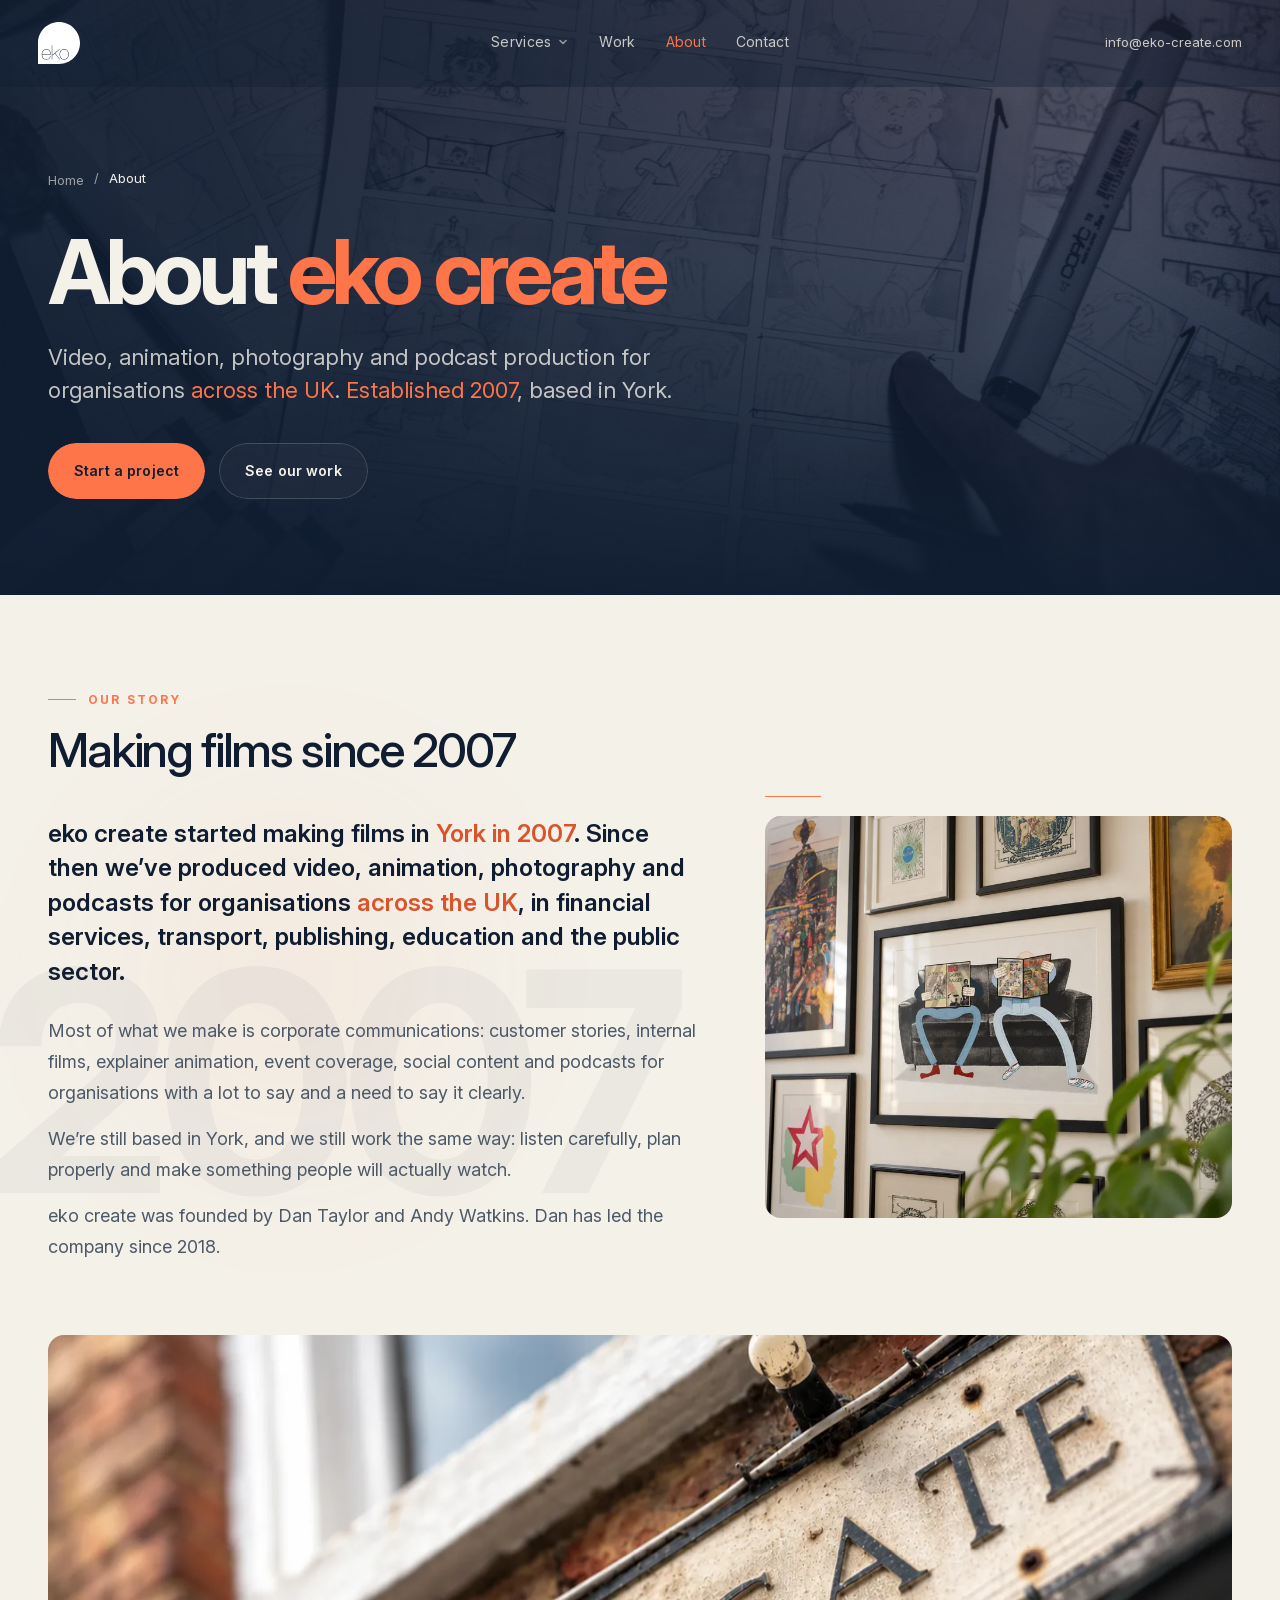
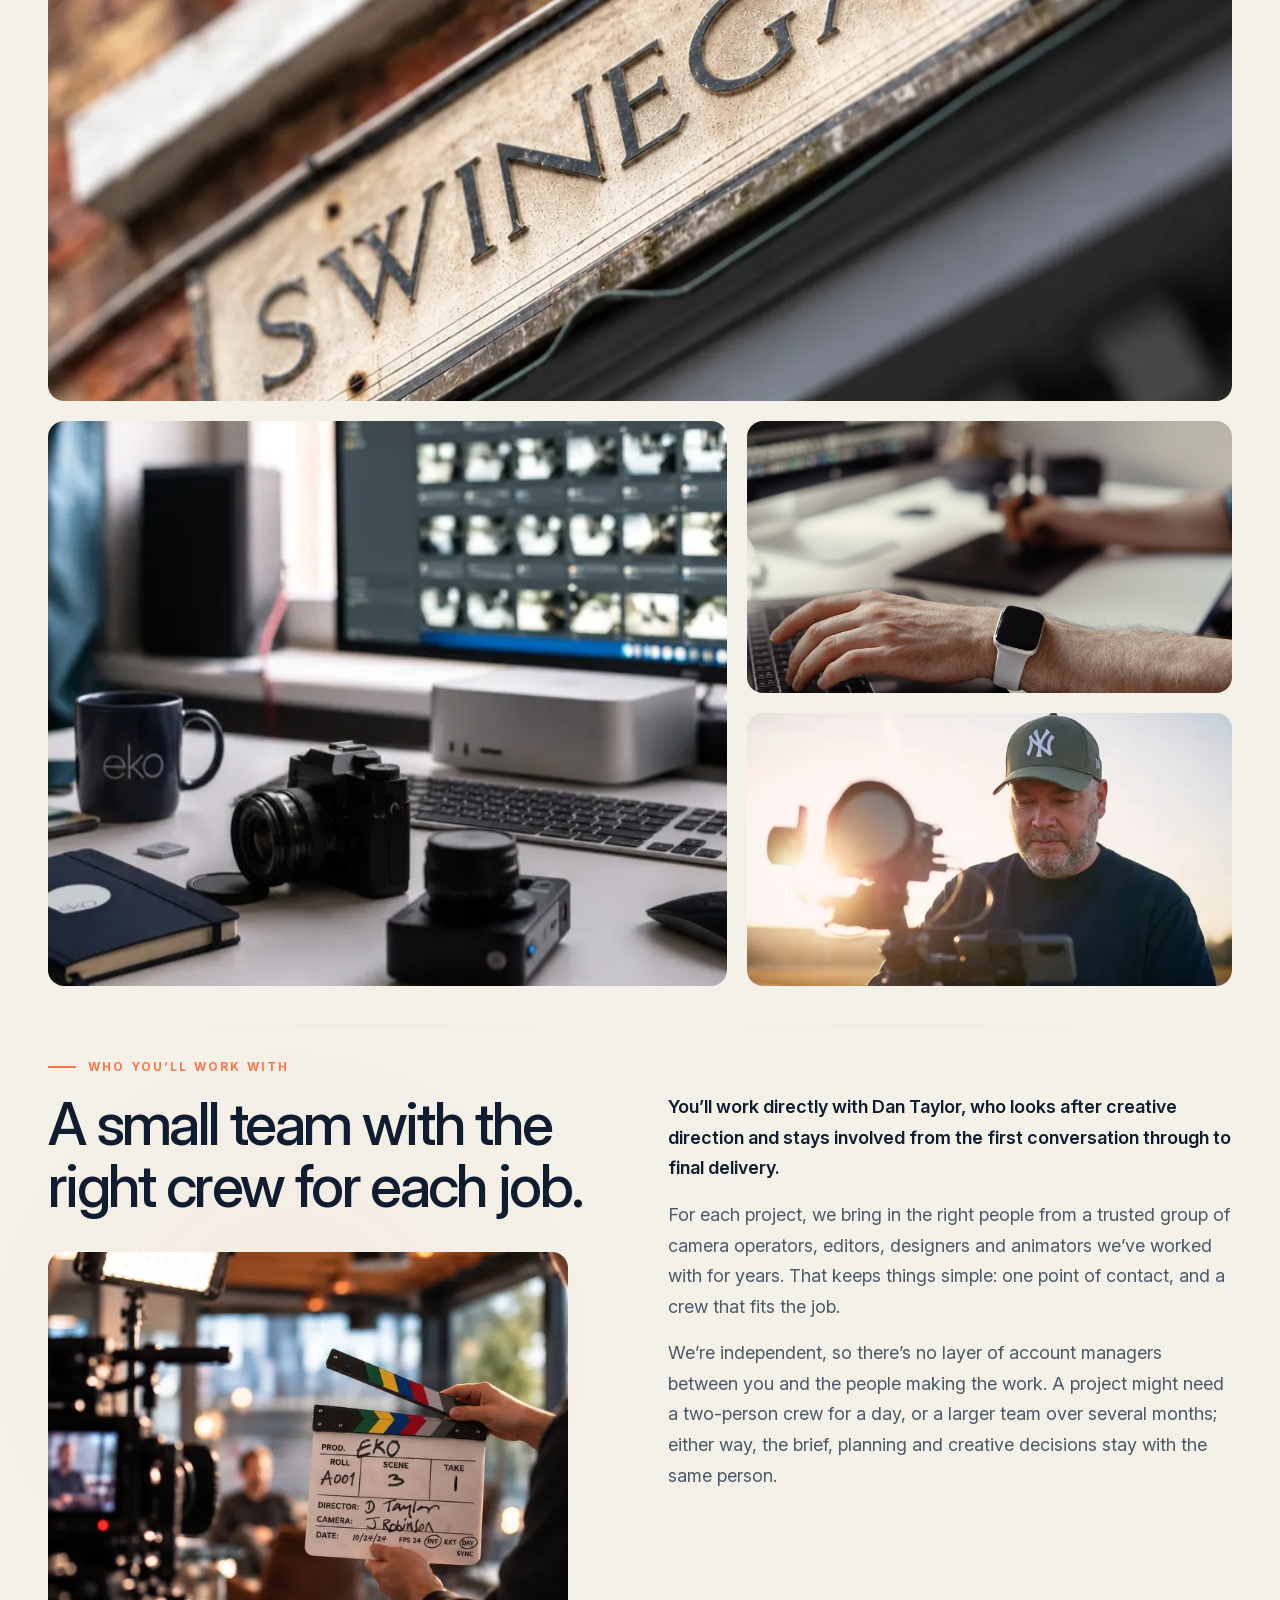
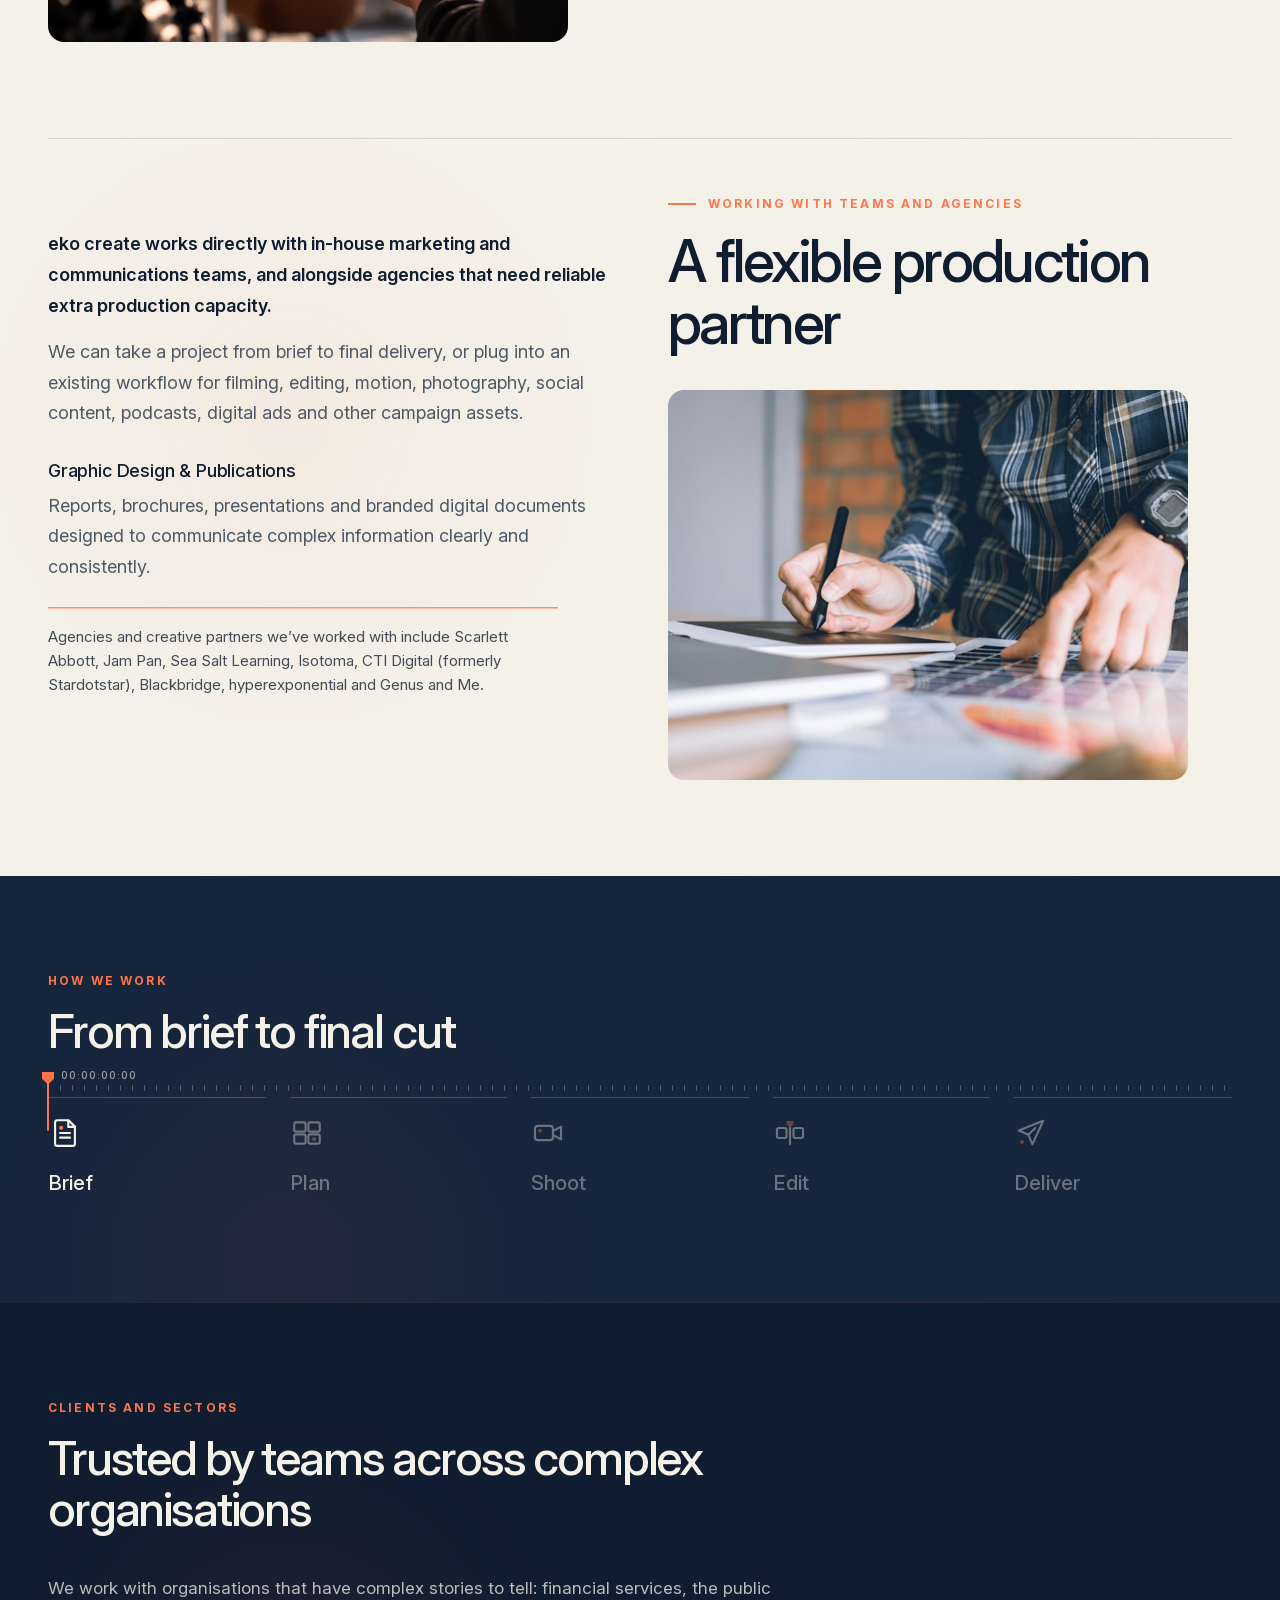
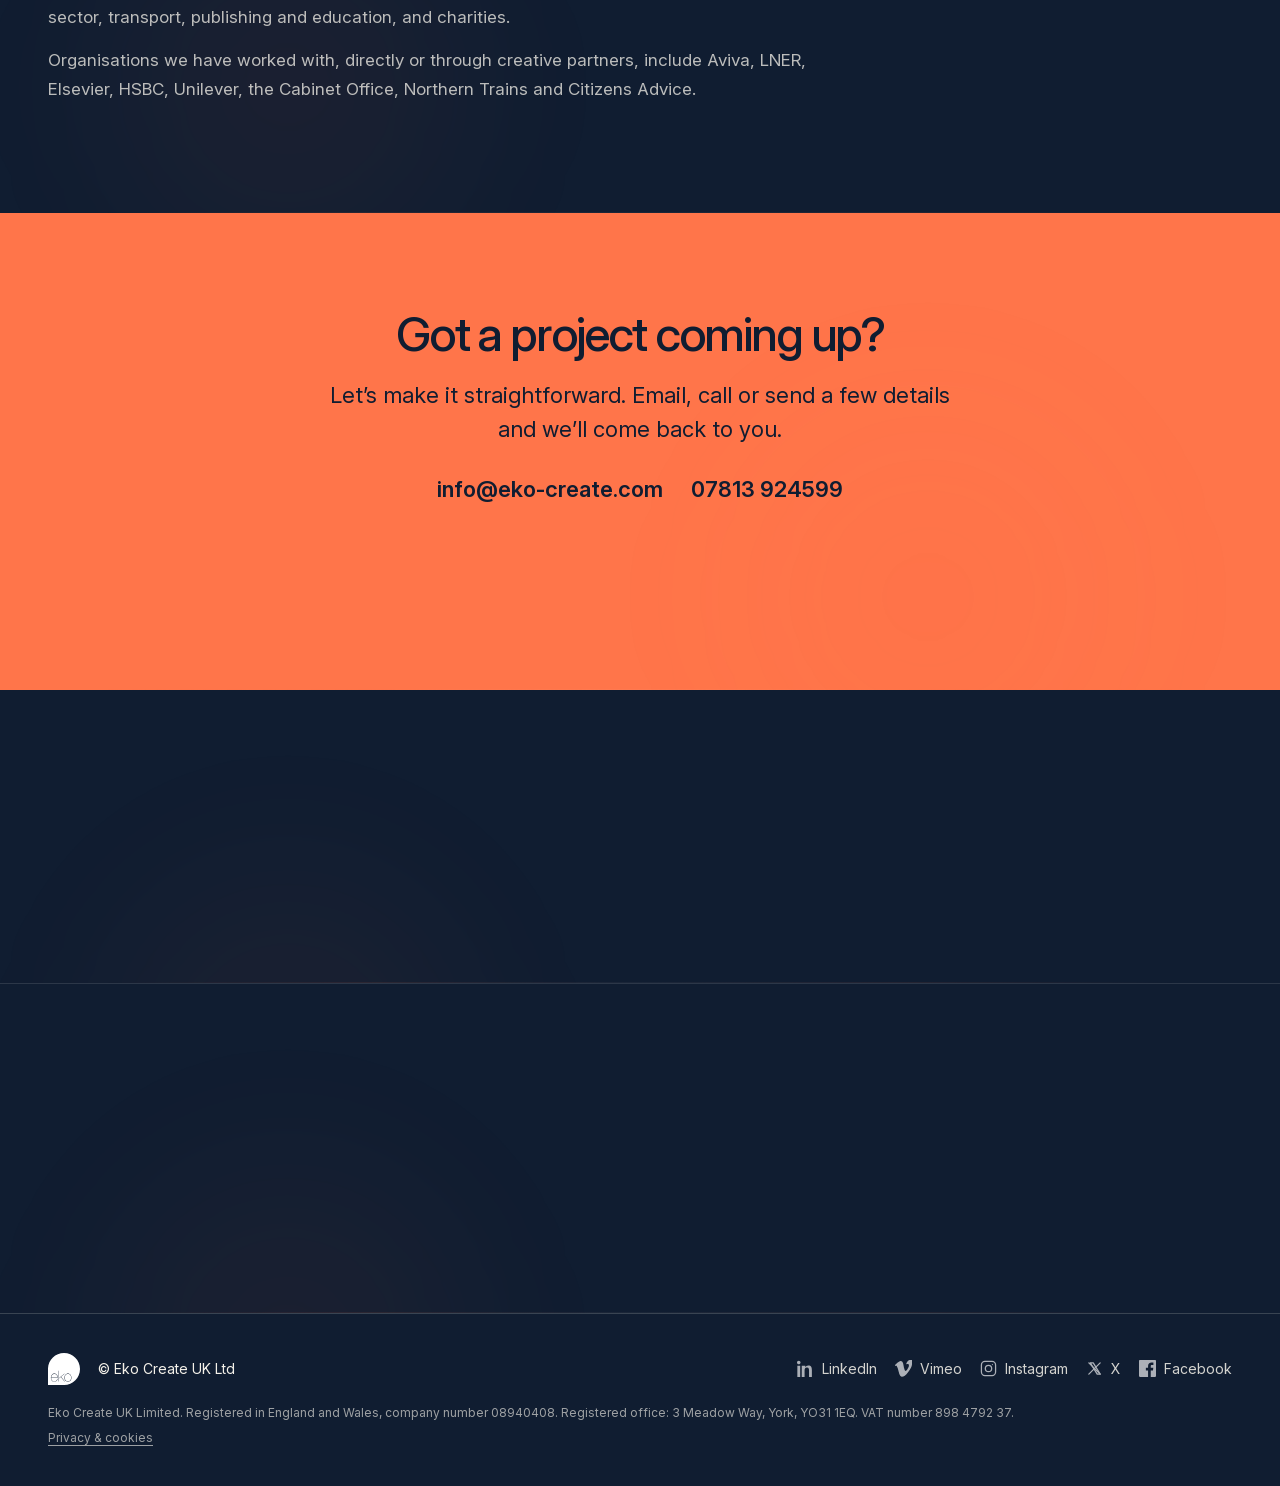
==== about/index.html @ adb58c37 "About: Dan filming on a gimbal in spot 3 (WebP, cropped to the frame) Co-Authored-By: Claude Opus 5." ====
<!doctype html>
<html lang="en-GB">
<head>
  <meta charset="utf-8">
  <script src="/assets/js/analytics.js?v=20261014-pv1"></script>
  <meta name="viewport" content="width=device-width, initial-scale=1">
  <title>About eko create | Video Production in York &amp; the UK, Est. 2007</title>
  <meta name="description" content="eko create is a video, animation, photography and podcast production company based in York, working with organisations across the UK since 2007.">
  <meta name="robots" content="index, follow, max-image-preview:large, max-snippet:-1, max-video-preview:-1">
  <meta name="theme-color" content="#101D31">
  <link rel="canonical" href="https://eko-create.com/about/">
  <meta property="og:title" content="About eko create | Video Production in York &amp; the UK, Est. 2007">
  <meta property="og:description" content="eko create is a video, animation, photography and podcast production company based in York, working with organisations across the UK since 2007.">
  <meta property="og:type" content="website">
  <meta property="og:url" content="https://eko-create.com/about/">
  <meta property="og:site_name" content="eko create">
  <meta property="og:locale" content="en_GB">
  <meta property="og:image" content="https://eko-create.com/assets/images/share/about.jpg">
  <meta property="og:image:width" content="1200">
  <meta property="og:image:height" content="630">
  <meta property="og:image:alt" content="About eko create | Video Production in York &amp; the UK, Est. 2007">
  <meta name="twitter:card" content="summary_large_image">
  <meta name="twitter:title" content="About eko create | Video Production in York &amp; the UK, Est. 2007">
  <meta name="twitter:description" content="eko create is a video, animation, photography and podcast production company based in York, working with organisations across the UK since 2007.">
  <meta name="twitter:image" content="https://eko-create.com/assets/images/share/about.jpg">
  <link rel="preload" href="/assets/fonts/InterVariable-latin.woff2" as="font" type="font/woff2" crossorigin>
  <link rel="preconnect" href="https://i.vimeocdn.com">
  <link rel="icon" href="/favicon.ico" sizes="48x48">
  <link rel="icon" type="image/png" sizes="96x96" href="/favicon-96.png">
  <link rel="icon" type="image/png" sizes="192x192" href="/favicon-192.png">
  
  <link rel="apple-touch-icon" href="/assets/images/apple-touch-icon.png">
  <link rel="stylesheet" href="/assets/css/styles.css">
  <link rel="stylesheet" href="/assets/css/hybrid.css?v=20261017-h1">
  <link rel="stylesheet" href="/assets/css/icons.css?v=20261019-s2">
  <link rel="stylesheet" href="/assets/css/pages.css?v=20261019-c1">
  <link rel="stylesheet" href="/assets/css/motion.css?v=20261019-s1">
  <script>try{if(!matchMedia('(prefers-reduced-motion: reduce)').matches){document.documentElement.classList.add('mx');if(matchMedia('(min-width: 981px)').matches)document.documentElement.classList.add('mx-full')}}catch(e){}</script>
  <script defer src="/assets/js/motion.js?v=20261017-p2"></script>
  <script type="application/ld+json">
{
 "@context": "https://schema.org",
 "@graph": [
  {
   "@type": "AboutPage",
   "@id": "https://eko-create.com/about/",
   "url": "https://eko-create.com/about/",
   "name": "About eko create | Video Production in York & the UK, Est. 2007",
   "description": "eko create is a video, animation, photography and podcast production company based in York, working with organisations across the UK since 2007.",
   "isPartOf": {
    "@id": "https://eko-create.com/#website"
   },
   "about": {
    "@id": "https://eko-create.com/#business"
   },
   "inLanguage": "en-GB"
  },
  {
   "@type": "BreadcrumbList",
   "itemListElement": [
    {
     "@type": "ListItem",
     "position": 1,
     "name": "Home",
     "item": "https://eko-create.com/"
    },
    {
     "@type": "ListItem",
     "position": 2,
     "name": "About",
     "item": "https://eko-create.com/about/"
    }
   ]
  }
 ]
}
  </script>
</head>
<body class="svc-page about-page">
  <svg class="eko-sprite" xmlns="http://www.w3.org/2000/svg" width="0" height="0" aria-hidden="true" focusable="false">
    <!-- Eko icon set: 24px grid, one line weight, one "tally light" accent per icon. -->
    <symbol id="i-play" viewBox="0 0 24 24"><circle pathLength="1" cx="12" cy="12" r="9"/><path class="i-dot" d="M10.1 8.3v7.4l6-3.7z"/></symbol>
    <symbol id="i-team" viewBox="0 0 24 24"><circle pathLength="1" cx="9" cy="8.2" r="3.2"/><path pathLength="1" d="M3 19.5c0-3.3 2.6-5.6 6-5.6s6 2.3 6 5.6"/><path pathLength="1" d="M16.2 14.1c2.8.1 4.8 2.2 4.8 5.4"/><circle class="i-dot" cx="17" cy="8.6" r="2.2"/></symbol>
    <symbol id="i-layers" viewBox="0 0 24 24"><path pathLength="1" d="M12 3.5l8.5 4.4-8.5 4.4-8.5-4.4z"/><path pathLength="1" d="M3.5 12.1l8.5 4.4 8.5-4.4"/><path pathLength="1" d="M3.5 16.2l8.5 4.4 8.5-4.4"/><circle class="i-dot" cx="12" cy="7.9" r="1.5"/></symbol>
    <symbol id="i-route" viewBox="0 0 24 24"><circle pathLength="1" cx="5" cy="19" r="2"/><path pathLength="1" d="M7 19h6a3.5 3.5 0 0 0 0-7h-2a3.5 3.5 0 0 1 0-7h5.6"/><circle class="i-dot" cx="19" cy="5" r="2.2"/></symbol>
    <symbol id="i-award" viewBox="0 0 24 24"><circle pathLength="1" cx="12" cy="9" r="5.7"/><path pathLength="1" d="M8.4 13.6L7 21l5-2.7 5 2.7-1.4-7.4"/><circle class="i-dot" cx="12" cy="9" r="1.8"/></symbol>
    <symbol id="i-compass" viewBox="0 0 24 24"><circle pathLength="1" cx="12" cy="12" r="9"/><path class="i-dot" d="M16.2 7.8l-2.5 5.9-5.9 2.5 2.5-5.9z"/></symbol>
    <symbol id="i-frames" viewBox="0 0 24 24"><rect pathLength="1" x="3" y="4" width="18" height="16" rx="2"/><path pathLength="1" d="M7.5 4v16M16.5 4v16"/><path pathLength="1" d="M3 9.3h4.5M3 14.7h4.5M16.5 9.3H21M16.5 14.7H21"/><path class="i-dot" d="M10.7 9.7v4.6l3.7-2.3z"/></symbol>
    <symbol id="i-chat" viewBox="0 0 24 24"><path pathLength="1" d="M4.2 4.8h15.6a1.7 1.7 0 0 1 1.7 1.7v9a1.7 1.7 0 0 1-1.7 1.7h-7.4l-4.6 3.6v-3.6H4.2a1.7 1.7 0 0 1-1.7-1.7v-9a1.7 1.7 0 0 1 1.7-1.7z"/><path pathLength="1" d="M7.3 9.4h6.2M7.3 12.8h3.6"/><circle class="i-dot" cx="16.6" cy="11.1" r="1.7"/></symbol>
    <symbol id="i-pin" viewBox="0 0 24 24"><path pathLength="1" d="M12 21.5s-7-6.2-7-11.6a7 7 0 0 1 14 0c0 5.4-7 11.6-7 11.6z"/><circle class="i-dot" cx="12" cy="9.9" r="2.4"/></symbol>
    <symbol id="i-film" viewBox="0 0 24 24"><rect pathLength="1" x="3" y="10.2" width="18" height="10.3" rx="1.8"/><g transform="rotate(-12 3 9.9)"><rect pathLength="1" x="3" y="6.3" width="18" height="3.6" rx=".6"/><path pathLength="1" d="M8.6 6.3l-2 3.6M13.6 6.3l-2 3.6M18.6 6.3l-2 3.6"/></g><circle class="i-dot" cx="17.3" cy="14" r="1.5"/></symbol>
    <symbol id="i-motion" viewBox="0 0 24 24"><path pathLength="1" d="M4.5 18C12.5 18 11.5 6 19.5 6"/><path pathLength="1" d="M6 18h6.2M18 6h-6.2"/><rect pathLength="1" x="3" y="16.5" width="3" height="3" rx=".5"/><rect pathLength="1" x="18" y="4.5" width="3" height="3" rx=".5"/><path class="i-dot" d="M12 9.5l2.5 2.5-2.5 2.5L9.5 12z"/></symbol>
    <symbol id="i-photo" viewBox="0 0 24 24"><path pathLength="1" d="M3 8.6A1.6 1.6 0 0 1 4.6 7h2.8l1.4-2.2h6.4L16.6 7h2.8A1.6 1.6 0 0 1 21 8.6v8.8a1.6 1.6 0 0 1-1.6 1.6H4.6A1.6 1.6 0 0 1 3 17.4z"/><circle pathLength="1" cx="12" cy="13" r="3.7"/><circle class="i-dot" cx="17.7" cy="10.1" r="1.2"/></symbol>
    <symbol id="i-social" viewBox="0 0 24 24"><rect pathLength="1" x="6.5" y="2.5" width="11" height="19" rx="2.4"/><path pathLength="1" d="M10.4 18.4h3.2"/><path class="i-dot" d="M10.5 8.2v5.6l4.4-2.8z"/></symbol>
    <symbol id="i-podcast" viewBox="0 0 24 24"><rect pathLength="1" x="8.8" y="2.8" width="6.4" height="11" rx="3.2"/><path pathLength="1" d="M5.4 11.2a6.6 6.6 0 0 0 13.2 0"/><path pathLength="1" d="M12 17.8V21M8.6 21h6.8"/><circle class="i-dot" cx="12" cy="6.6" r="1.3"/></symbol>
    <symbol id="i-brief" viewBox="0 0 24 24"><path pathLength="1" d="M6.6 3h7.9L19 7.5v12a1.6 1.6 0 0 1-1.6 1.6H6.6A1.6 1.6 0 0 1 5 19.5v-14.9A1.6 1.6 0 0 1 6.6 3z"/><path pathLength="1" d="M14.3 3.2v4.5h4.5"/><path pathLength="1" d="M8.5 12h7M8.5 15.3h7"/><circle class="i-dot" cx="9.3" cy="8.3" r="1.4"/></symbol>
    <symbol id="i-plan" viewBox="0 0 24 24"><rect pathLength="1" x="3" y="4.5" width="8" height="6.5" rx="1.2"/><rect pathLength="1" x="13" y="4.5" width="8" height="6.5" rx="1.2"/><rect pathLength="1" x="3" y="13" width="8" height="6.5" rx="1.2"/><rect pathLength="1" x="13" y="13" width="8" height="6.5" rx="1.2"/><circle class="i-dot" cx="17" cy="16.25" r="1.5"/></symbol>
    <symbol id="i-shoot" viewBox="0 0 24 24"><rect pathLength="1" x="2.8" y="7" width="12.7" height="10" rx="2"/><path pathLength="1" d="M15.5 10.6l5.7-3.1v9l-5.7-3.1"/><circle class="i-dot" cx="6.4" cy="10.4" r="1.4"/></symbol>
    <symbol id="i-edit" viewBox="0 0 24 24"><rect pathLength="1" x="2.8" y="8.5" width="6.7" height="7" rx="1.2"/><rect pathLength="1" x="14.5" y="8.5" width="6.7" height="7" rx="1.2"/><path pathLength="1" d="M12 7.6V20"/><path class="i-dot" d="M9.7 3.5h4.6v2.3L12 8.3 9.7 5.8z"/></symbol>
    <symbol id="i-deliver" viewBox="0 0 24 24"><path pathLength="1" d="M20.6 3.4L3.4 10.3l6.7 2.9 2.9 6.8z"/><path pathLength="1" d="M10.1 13.2l5-4.8"/><circle class="i-dot" cx="5.6" cy="18.4" r="1.4"/></symbol>
    <symbol id="i-mail" viewBox="0 0 24 24"><rect pathLength="1" x="3" y="5.5" width="18" height="13" rx="2"/><path pathLength="1" d="M3.6 7.3l8.4 6 8.4-6"/></symbol>
    <symbol id="i-phone" viewBox="0 0 24 24"><path pathLength="1" d="M6.5 3.5h3l1.6 4-2.1 1.4a11 11 0 0 0 6.1 6.1l1.4-2.1 4 1.6v3a1.9 1.9 0 0 1-2 1.9C11.1 18.8 5.2 12.9 4.6 5.5a1.9 1.9 0 0 1 1.9-2z"/></symbol>
    <symbol id="i-grid" viewBox="0 0 24 24"><rect pathLength="1" x="4" y="4" width="6.5" height="6.5" rx="1.3"/><rect pathLength="1" x="13.5" y="4" width="6.5" height="6.5" rx="1.3"/><rect pathLength="1" x="4" y="13.5" width="6.5" height="6.5" rx="1.3"/><rect class="i-dot" x="13.5" y="13.5" width="6.5" height="6.5" rx="1.3"/></symbol>
  </svg>

  <header class="site-header">
    <a class="brand" href="/" aria-label="eko create home"><img src="/assets/images/eko-logo.svg" alt="eko create"></a>
    <nav class="main-nav" aria-label="Main navigation">
      <div class="nav-drop">
        <a class="nav-drop-top" aria-controls="services-panel" aria-expanded="false" href="/#services">Services<svg class="nav-drop-chev" viewBox="0 0 12 12" aria-hidden="true" focusable="false"><path d="M3 4.5 6 7.5 9 4.5"/></svg></a>
        <div class="nav-drop-panel" id="services-panel">
          <div class="nav-drop-inner">
            <a class="nav-svc" href="/corporate-video-production/"><svg class="ico" aria-hidden="true" focusable="false"><use href="#i-film"/></svg><span class="nav-svc-name">Film</span><svg class="nav-svc-arrow" viewBox="0 0 16 16" aria-hidden="true" focusable="false"><path d="M3 8h9M8.5 4.5 12 8l-3.5 3.5"/></svg></a>
            <a class="nav-svc" href="/animation-and-motion-graphics/"><svg class="ico" aria-hidden="true" focusable="false"><use href="#i-motion"/></svg><span class="nav-svc-name">Animation &amp; Motion</span><svg class="nav-svc-arrow" viewBox="0 0 16 16" aria-hidden="true" focusable="false"><path d="M3 8h9M8.5 4.5 12 8l-3.5 3.5"/></svg></a>
            <a class="nav-svc" href="/photography/"><svg class="ico" aria-hidden="true" focusable="false"><use href="#i-photo"/></svg><span class="nav-svc-name">Photography</span><svg class="nav-svc-arrow" viewBox="0 0 16 16" aria-hidden="true" focusable="false"><path d="M3 8h9M8.5 4.5 12 8l-3.5 3.5"/></svg></a>
            <a class="nav-svc" href="/social-media-video/"><svg class="ico" aria-hidden="true" focusable="false"><use href="#i-social"/></svg><span class="nav-svc-name">Social Content</span><svg class="nav-svc-arrow" viewBox="0 0 16 16" aria-hidden="true" focusable="false"><path d="M3 8h9M8.5 4.5 12 8l-3.5 3.5"/></svg></a>
            <a class="nav-svc" href="/podcast-production/"><svg class="ico" aria-hidden="true" focusable="false"><use href="#i-podcast"/></svg><span class="nav-svc-name">Podcasts</span><svg class="nav-svc-arrow" viewBox="0 0 16 16" aria-hidden="true" focusable="false"><path d="M3 8h9M8.5 4.5 12 8l-3.5 3.5"/></svg></a>
          </div>
        </div>
      </div>
      <a href="/#portfolio">Work</a>
      <a href="/about/" aria-current="page">About</a>
      <a href="/#contact">Contact</a>
    </nav>
    <div class="top-contact">
      <a href="mailto:info@eko-create.com">info@eko-create.com</a>
    </div>
    <button class="nav-toggle" aria-label="Open navigation" aria-expanded="false" aria-controls="mobile-nav">
      <span></span><span></span><span></span>
    </button>
  </header>
  <nav class="mobile-nav" id="mobile-nav" aria-label="Mobile navigation" aria-hidden="true" inert>
    <a href="/#services">Services</a>
    <div class="mobile-sub">
      <a href="/corporate-video-production/"><svg class="ico" aria-hidden="true" focusable="false"><use href="#i-film"/></svg>Film</a>
      <a href="/animation-and-motion-graphics/"><svg class="ico" aria-hidden="true" focusable="false"><use href="#i-motion"/></svg>Animation &amp; Motion</a>
      <a href="/photography/"><svg class="ico" aria-hidden="true" focusable="false"><use href="#i-photo"/></svg>Photography</a>
      <a href="/social-media-video/"><svg class="ico" aria-hidden="true" focusable="false"><use href="#i-social"/></svg>Social Content</a>
      <a href="/podcast-production/"><svg class="ico" aria-hidden="true" focusable="false"><use href="#i-podcast"/></svg>Podcasts</a>
    </div>
    <a href="/#portfolio">Work</a>
    <a href="/about/" aria-current="page">About</a>
    <a href="/#contact">Contact</a>
    <a href="mailto:info@eko-create.com">info@eko-create.com</a>
  </nav>

  <main id="top" class="svc svc-about">
    <section class="svc-hero svc-hero--img"><img class="svc-hero-bg" src="/assets/images/about-hero.jpg" alt="" aria-hidden="true" fetchpriority="high"><span class="svc-hero-shade" aria-hidden="true"></span>
      <div class="container">
        <nav class="svc-crumbs" aria-label="Breadcrumb"><a href="/">Home</a><span aria-hidden="true">/</span><span aria-current="page">About</span></nav>
        <h1 class="h1-build">About <em class="h1-accent">eko create</em></h1>
        <p class="svc-lead">Video, animation, photography and podcast production for organisations <em>across the UK</em>. <em>Established 2007</em>, based in York.</p>
        <div class="svc-actions"><a class="btn btn-primary" href="/#contact">Start a project</a><a class="btn btn-ghost" href="/#portfolio">See our work</a></div>
      </div>
    </section>

    <section class="svc-make svc-story" aria-labelledby="story-h">
      <span class="svc-story-year" aria-hidden="true">2007</span>
      <div class="container svc-story-grid">
        <div>
          <p class="svc-kicker">Our story</p>
          <h2 id="story-h">Making films since 2007</h2>
          <div class="svc-story-copy">
            <p class="svc-deck">eko create started making films in <em>York in 2007</em>. Since then we’ve produced video, animation, photography and podcasts for organisations <em>across the UK</em>, in financial services, transport, publishing, education and the public sector.</p>
            <p>Most of what we make is corporate communications: customer stories, internal films, explainer animation, event coverage, social content and podcasts for organisations with a lot to say and a need to say it clearly.</p>
            <p>We’re still based in York, and we still work the same way: listen carefully, plan properly and make something people will actually watch.</p>
            <p>eko create was founded by Dan Taylor and Andy Watkins. Dan has led the company since 2018.</p>
          </div>
        </div>
        <figure class="svc-story-illustration svc-story-illustration--photo"><img src="/assets/images/about/dan-andy-framed.webp" srcset="/assets/images/about/dan-andy-framed.w800.webp 800w, /assets/images/about/dan-andy-framed.webp 1600w" sizes="(max-width: 980px) 100vw, 480px" alt="Framed illustration of Dan Taylor and Andy Watkins sitting on a sofa, reading magazines, hanging on a gallery wall" width="1600" height="1378" loading="lazy"></figure>
      </div>
      <div class="container svc-story-photos">
        <figure class="svc-story-ph svc-story-ph--wide"><img src="/assets/images/about/swinegate.webp" srcset="/assets/images/about/swinegate.w800.webp 800w, /assets/images/about/swinegate.webp 1448w" sizes="(max-width: 1200px) 100vw, 1160px" width="1448" height="1086" alt="The Swinegate street sign in York, home of the eko create studio" loading="lazy"></figure>
        <figure class="svc-story-ph svc-story-ph--lead"><img src="/assets/images/about/studio-desk.webp" srcset="/assets/images/about/studio-desk.w800.webp 800w, /assets/images/about/studio-desk.webp 1600w" sizes="(max-width: 980px) 100vw, 700px" width="1600" height="1067" alt="The eko create edit desk: camera, lenses, an eko mug and notebook in front of a monitor of video thumbnails" loading="lazy"></figure>
        <figure class="svc-story-ph"><img src="/assets/images/about/temp/studio-2.jpg" alt="Hands typing on a laptop at an edit desk" loading="lazy"></figure>
        <figure class="svc-story-ph"><img src="/assets/images/about/dan-gimbal.webp" srcset="/assets/images/about/dan-gimbal.w800.webp 800w, /assets/images/about/dan-gimbal.webp 1264w" sizes="(max-width: 980px) 100vw, 460px" width="1264" height="711" alt="Dan Taylor filming with a camera on a gimbal at sunset" loading="lazy"></figure>
      </div>
    </section>

    <section class="svc-who" aria-labelledby="team-h">
      <div class="container svc-who-grid">
        <div><p class="svc-kicker">Who you’ll work with</p><h2 id="team-h">A small team with the right crew for each job.</h2>
          <figure class="svc-who-photo"><img src="/assets/images/about/interview-slate.webp" srcset="/assets/images/about/interview-slate.w800.webp 800w, /assets/images/about/interview-slate.webp 1600w" sizes="(max-width: 980px) 100vw, 520px" width="1600" height="1200" alt="Behind the scenes on an eko create interview shoot, with the clapperboard held up in front of the camera" loading="lazy"></figure>
        </div>
        <div>
          <p>You’ll work directly with Dan Taylor, who looks after creative direction and stays involved from the first conversation through to final delivery.</p>
          <p>For each project, we bring in the right people from a trusted group of camera operators, editors, designers and animators we’ve worked with for years. That keeps things simple: one point of contact, and a crew that fits the job.</p>
          <p>We’re independent, so there’s no layer of account managers between you and the people making the work. A project might need a two-person crew for a day, or a larger team over several months; either way, the brief, planning and creative decisions stay with the same person.</p>
        </div>
      </div>
    </section>

    <section class="svc-who svc-partner" aria-labelledby="partner-h">
      <div class="container svc-who-grid">
        <div><p class="svc-kicker">Working with teams and agencies</p><h2 id="partner-h">A flexible production partner</h2>
          <figure class="svc-who-photo"><img src="/assets/images/about/temp/studio-5.jpg" alt="Designer working with a pen tablet and colour swatches" loading="lazy"></figure>
        </div>
        <div>
          <p>eko create works directly with in-house marketing and communications teams, and alongside agencies that need reliable extra production capacity.</p>
          <p>We can take a project from brief to final delivery, or plug into an existing workflow for filming, editing, motion, photography, social content, podcasts, digital ads and other campaign assets.</p>
          <div class="svc-partner-extra"><h3>Graphic Design &amp; Publications</h3><p>Reports, brochures, presentations and branded digital documents designed to communicate complex information clearly and consistently.</p></div>
          <p class="svc-partner-proof">Agencies and creative partners we’ve worked with include Scarlett Abbott, Jam Pan, Sea Salt Learning, Isotoma, CTI Digital (formerly Stardotstar), Blackbridge, hyperexponential and Genus and Me.</p>
        </div>
      </div>
    </section>

    <section class="svc-steps" aria-labelledby="steps-h">
      <div class="container">
        <p class="svc-kicker">How we work</p>
        <h2 id="steps-h">From brief to final cut</h2>
        <ol class="svc-step-list svc-step-list--short">
        <li><svg class="ico" aria-hidden="true" focusable="false"><use href="#i-brief"/></svg><strong>Brief</strong></li>
        <li><svg class="ico" aria-hidden="true" focusable="false"><use href="#i-plan"/></svg><strong>Plan</strong></li>
        <li><svg class="ico" aria-hidden="true" focusable="false"><use href="#i-shoot"/></svg><strong>Shoot</strong></li>
        <li><svg class="ico" aria-hidden="true" focusable="false"><use href="#i-edit"/></svg><strong>Edit</strong></li>
        <li><svg class="ico" aria-hidden="true" focusable="false"><use href="#i-deliver"/></svg><strong>Deliver</strong></li>
        </ol>
      </div>
    </section>

    <section class="svc-films svc-clients" aria-labelledby="clients-h">
      <div class="container">
        <p class="svc-kicker">Clients and sectors</p>
        <h2 id="clients-h">Trusted by teams across complex organisations</h2>
        <p class="svc-clients-copy">We work with organisations that have complex stories to tell: financial services, the public sector, transport, publishing and education, and charities.</p>
        <p class="svc-clients-copy">Organisations we have worked with, directly or through creative partners, include Aviva, LNER, Elsevier, HSBC, Unilever, the Cabinet Office, Northern Trains and Citizens Advice.</p>
      </div>
    </section>

    <section class="svc-cta" aria-labelledby="cta-h">
      <div class="container">
        <h2 id="cta-h">Got a project coming up?</h2>
        <p>Let’s make it straightforward. Email, call or send a few details and we’ll come back to you.</p>
        <p class="svc-cta-links"><a href="mailto:info@eko-create.com">info@eko-create.com</a><a href="tel:+447813924599">07813 924599</a></p>
        <a class="btn svc-btn-navy" href="/#contact">Send a few details</a>
      </div>
    </section>

    <section class="svc-others" aria-labelledby="others-h">
      <div class="container">
        <p class="svc-kicker">What we create</p>
        <h2 id="others-h" class="svc-visually-hidden">What we create</h2>
        <ul class="svc-other-list svc-other-list--five">
        <li><a href="/corporate-video-production/"><svg class="ico" aria-hidden="true" focusable="false"><use href="#i-film"/></svg><span>Film</span></a></li>
        <li><a href="/animation-and-motion-graphics/"><svg class="ico" aria-hidden="true" focusable="false"><use href="#i-motion"/></svg><span>Animation &amp; Motion</span></a></li>
        <li><a href="/photography/"><svg class="ico" aria-hidden="true" focusable="false"><use href="#i-photo"/></svg><span>Photography</span></a></li>
        <li><a href="/social-media-video/"><svg class="ico" aria-hidden="true" focusable="false"><use href="#i-social"/></svg><span>Social Content</span></a></li>
        <li><a href="/podcast-production/"><svg class="ico" aria-hidden="true" focusable="false"><use href="#i-podcast"/></svg><span>Podcasts</span></a></li>
        </ul>
      </div>
    </section>

    <section class="svc-links" aria-label="Site links">
      <div class="container svc-links-grid">
        <div><h2>What we create</h2><ul>
          <li><a href="/corporate-video-production/">Film</a></li>
          <li><a href="/animation-and-motion-graphics/">Animation &amp; Motion</a></li>
          <li><a href="/photography/">Photography</a></li>
          <li><a href="/social-media-video/">Social Content</a></li>
          <li><a href="/podcast-production/">Podcasts</a></li>
        </ul></div>
        <div><h2>eko create</h2><ul>
          <li><a href="/about/" aria-current="page">About</a></li>
          <li><a href="/#portfolio">Work</a></li>
          <li><a href="/#process">How we work</a></li>
          <li><a href="/clients/">Clients</a></li>
          <li><a href="/#contact">Contact</a></li>
        </ul></div>
        <div><h2>Get in touch</h2><address>Eko Create UK Ltd<br>Swinegate Court East<br>Swinegate, York YO1 8AJ</address><ul>
          <li><a href="tel:+447813924599">07813 924599</a></li>
          <li><a href="mailto:info@eko-create.com">info@eko-create.com</a></li>
        </ul></div>
      </div>
    </section>
  </main>

<footer class="site-footer">
    <div class="container footer-inner">
      <div class="footer-brand"><a href="/" aria-label="eko create home"><img src="/assets/images/eko-logo.svg" alt="eko create"></a><p>© Eko Create UK Ltd</p></div>
      <div class="social-icons" aria-label="Social links">
        <a href="https://www.linkedin.com/company/eko-create/" target="_blank" rel="noopener" aria-label="LinkedIn"><img src="/assets/icons/linkedin.svg" alt=""><span>LinkedIn</span></a>
        <a href="https://vimeo.com/user14855064" target="_blank" rel="noopener" aria-label="Vimeo"><img src="/assets/icons/vimeo.svg" alt=""><span>Vimeo</span></a>
        <a href="https://www.instagram.com/ekocreate/" target="_blank" rel="noopener" aria-label="Instagram"><img src="/assets/icons/instagram.svg" alt=""><span>Instagram</span></a>
        <a href="https://twitter.com/eko_create" target="_blank" rel="noopener" aria-label="X"><img src="/assets/icons/x.svg" alt=""><span>X</span></a>
        <a href="https://www.facebook.com/ekocreate/" target="_blank" rel="noopener" aria-label="Facebook"><img src="/assets/icons/facebook.svg" alt=""><span>Facebook</span></a>
      </div>
    </div>
    <div class="container footer-legal">
      <p>Eko Create UK Limited. Registered in England and Wales, company number 08940408. Registered office: 3 Meadow Way, York, YO31&nbsp;1EQ. VAT number 898&nbsp;4792&nbsp;37.</p>
      <p class="footer-privacy"><a href="/privacy/">Privacy &amp; cookies</a></p>
    </div>
    <a class="mobile-call" href="tel:+447813924599" aria-label="Call eko create on 07813 924599">Call</a>
  </footer>

  <script src="/assets/js/pages.js?v=20261019-c1"></script>
</body>
</html>
---- assets/css/styles.css ----
:root{--eko-blue:#FF754A;--bg:#101D31;--bg2:#16263d;--panel:#1c304a;--line:rgba(244,241,233,.12);--text:#F4F1E9;--muted:#b8b8b8;--soft:#8e969f;--shadow:0 24px 70px rgba(0,0,0,.35)}*{box-sizing:border-box}html{scroll-behavior:smooth}body{margin:0;background:var(--bg);color:var(--text);font-family:Inter,ui-sans-serif,system-ui,-apple-system,BlinkMacSystemFont,"Segoe UI",Arial,sans-serif;line-height:1.55;-webkit-font-smoothing:antialiased}body.no-scroll{overflow:hidden}a{color:inherit}.container{width:min(1160px,calc(100% - 48px));margin:0 auto}.narrow{width:min(760px,calc(100% - 48px));text-align:center}.section-dark{background:var(--bg)}.section-charcoal{background:var(--bg2)}section{position:relative;padding:104px 0}.site-header{position:fixed;top:0;left:0;right:0;z-index:50;display:grid;grid-template-columns:1fr auto 1fr;align-items:center;padding:22px 38px;transition:background .35s ease,backdrop-filter .35s ease,border-color .35s ease;border-bottom:1px solid transparent}.site-header.scrolled{background:rgba(16,29,49,.8);backdrop-filter:blur(14px);border-bottom-color:var(--line)}.brand img{height:42px;width:auto;display:block}.main-nav{display:flex;gap:30px;justify-content:center;font-size:14px;letter-spacing:.02em}.main-nav a,.top-contact a{text-decoration:none;opacity:.8;transition:color .25s ease,opacity .25s ease}.main-nav a:hover,.top-contact a:hover{color:var(--eko-blue);opacity:1}.top-contact{justify-self:end;font-size:13px;color:#F4F1E9;display:flex;gap:9px;align-items:center;white-space:nowrap}.top-contact span{opacity:.35}.hero{min-height:96vh;display:flex;align-items:center;overflow:hidden;background:var(--bg)}.hero-media{position:absolute;inset:0;background:url('../images/hero.jpg') 70% center/cover no-repeat;transform:scale(1.04);animation:heroDrift 18s ease-in-out infinite alternate}.hero-overlay{position:absolute;inset:0;background:linear-gradient(90deg,rgba(16,29,49,.9) 0%,rgba(16,29,49,.74) 38%,rgba(16,29,49,.48) 100%),linear-gradient(180deg,rgba(255,117,74,.16),rgba(16,29,49,.18) 45%,rgba(16,29,49,.92) 100%)}.hero-content{position:relative;z-index:2;width:min(820px,calc(100% - 72px));margin-left:max(36px,calc((100vw - 1160px)/2));padding-top:50px}.eyebrow,.section-kicker{color:var(--eko-blue);text-transform:uppercase;letter-spacing:.18em;font-size:12px;font-weight:700;margin:0 0 18px}.hero h1{font-size:clamp(46px,7.2vw,92px);line-height:.95;letter-spacing:-.06em;margin:0;max-width:980px}.hero-copy{max-width:520px;color:var(--muted);font-size:clamp(17px,2vw,21px);margin:26px 0 0}.hero-actions{display:flex;gap:14px;flex-wrap:wrap;margin-top:34px}.btn{display:inline-flex;align-items:center;justify-content:center;padding:14px 22px;border-radius:999px;text-decoration:none;border:1px solid var(--line);font-weight:700;letter-spacing:.01em;transition:transform .25s ease,background .25s ease,border-color .25s ease,color .25s ease,box-shadow .25s ease}.btn:hover{transform:translateY(-3px)}.btn-primary{background:var(--eko-blue);border-color:var(--eko-blue);color:#F4F1E9;box-shadow:0 12px 30px rgba(255,117,74,.22)}.btn-ghost{background:rgba(244,241,233,.03);color:#F4F1E9}.btn-ghost:hover{border-color:var(--eko-blue);color:var(--eko-blue)}.scroll-cue{position:absolute;bottom:30px;left:50%;transform:translateX(-50%);z-index:2;width:30px;height:48px;border:1px solid rgba(244,241,233,.35);border-radius:24px}.scroll-cue span{display:block;width:4px;height:8px;border-radius:8px;background:#F4F1E9;margin:10px auto;animation:cue 1.8s infinite}.reel-section{overflow:hidden}.reel-frame{width:min(980px,calc(100% - 48px));margin:44px auto 0;border:1px solid var(--line);border-radius:26px;background:#090a0b;box-shadow:var(--shadow);overflow:hidden;aspect-ratio:16/9;transform-origin:center}.reel-frame iframe{width:100%;height:100%;border:0;display:block}.blue-statement{background:var(--eko-blue);color:#F4F1E9;padding:94px 0;overflow:hidden}.statement-inner{text-align:center}.statement-inner h2{font-size:clamp(38px,6vw,74px);line-height:1;letter-spacing:-.05em;margin:0 0 22px}.statement-inner p{font-size:clamp(20px,2.7vw,32px);line-height:1.25;margin:0 auto;max-width:920px;font-weight:600}.intro-grid{display:grid;grid-template-columns:.9fr 1.1fr;gap:80px;align-items:start}.intro h2,.section-heading h2,.clients h2,.contact h2,.address-card h2{font-size:clamp(34px,5vw,64px);line-height:1;letter-spacing:-.045em;margin:0}.intro-copy{font-size:19px;color:var(--muted)}.intro-copy p:first-child{margin-top:0}.based{color:#F4F1E9;border-left:3px solid var(--eko-blue);padding-left:18px}.section-heading{display:flex;justify-content:space-between;gap:40px;align-items:end;margin-bottom:46px}.services .section-heading{display:block;text-align:center;width:min(840px,100%);margin:0 auto 46px}.section-heading.centered{display:block;text-align:center;width:min(820px,100%);margin:0 auto 44px}.section-heading p{color:var(--muted);max-width:640px}.service-grid{display:grid;grid-template-columns:repeat(4,1fr);gap:18px}.service-card,.process-step,.address-card,.portfolio-item,.contact-form,.map-card{background:linear-gradient(180deg,rgba(244,241,233,.045),rgba(244,241,233,.02));border:1px solid var(--line);border-radius:24px;padding:28px;box-shadow:0 0 0 rgba(0,0,0,0);transition:transform .35s ease,border-color .35s ease,box-shadow .35s ease,background .35s ease}.service-card:hover,.portfolio-item:hover,.process-step:hover,.address-card:hover{transform:translateY(-8px);border-color:rgba(255,117,74,.55);box-shadow:0 28px 70px rgba(0,0,0,.28)}.service-card span{display:block;color:var(--eko-blue);font-weight:800;margin-bottom:42px}.service-card h3{font-size:24px;line-height:1.06;margin:0 0 14px}.service-card p{margin:0;color:var(--muted)}.process-row{display:grid;grid-template-columns:repeat(5,1fr);gap:16px}.process-step{min-height:160px;display:flex;flex-direction:column;align-items:flex-start;justify-content:space-between;gap:24px;position:relative;overflow:hidden}.process-step::after{content:"";position:absolute;inset:auto 18px 16px auto;width:70px;height:70px;border-radius:50%;background:rgba(255,117,74,.08);filter:blur(18px);opacity:0;transition:opacity .35s ease,transform .35s ease}.process-step:hover::after{opacity:1;transform:scale(1.15)}.process-step strong{font-size:24px}.process-icon{width:42px;height:42px;display:grid;place-items:center;color:var(--eko-blue);opacity:.92;transition:transform .35s ease,filter .35s ease}.process-step:hover .process-icon{transform:translateY(-3px) scale(1.04);filter:drop-shadow(0 0 16px rgba(255,117,74,.36))}.process-icon svg{width:42px;height:42px;display:block;fill:none;stroke:currentColor;stroke-width:2.2;stroke-linecap:round;stroke-linejoin:round}.clients{text-align:center}.logo-strip{margin-top:42px;display:flex;justify-content:center;align-items:center;gap:52px;flex-wrap:wrap}.logo-strip img{max-width:150px;max-height:54px;filter:brightness(0) invert(1);opacity:.72;transition:opacity .3s ease,transform .3s ease,filter .3s ease}.logo-strip img:hover{opacity:1;transform:translateY(-3px)}.portfolio-head{align-items:start}.filters{display:flex;gap:8px;flex-wrap:wrap;justify-content:flex-end}.filter{background:rgba(244,241,233,.04);border:1px solid var(--line);color:var(--muted);padding:9px 13px;border-radius:999px;cursor:pointer;transition:all .25s ease}.filter:hover,.filter.active{color:#F4F1E9;background:var(--eko-blue);border-color:var(--eko-blue)}.portfolio-grid{display:grid;grid-template-columns:repeat(3,1fr);gap:20px}.portfolio-item{padding:0;overflow:hidden;cursor:pointer;transform-origin:center}.portfolio-item.is-hiding{opacity:0;transform:scale(.94) translateY(14px);pointer-events:none}.portfolio-thumb{position:relative;aspect-ratio:16/10;background:linear-gradient(135deg,#25313a,#0e1012);overflow:hidden}.portfolio-thumb::before{content:"";position:absolute;inset:0;background:radial-gradient(circle at 70% 30%,rgba(255,117,74,.45),transparent 34%),linear-gradient(135deg,rgba(244,241,233,.1),transparent);transition:transform .45s ease;transform:scale(1)}.portfolio-item:hover .portfolio-thumb::before{transform:scale(1.08)}.portfolio-thumb::after{content:"▶";position:absolute;right:20px;bottom:18px;width:48px;height:48px;border-radius:50%;display:grid;place-items:center;background:var(--eko-blue);box-shadow:0 12px 30px rgba(255,117,74,.25);transform:translateY(10px);opacity:0;transition:all .3s ease}.portfolio-item:hover .portfolio-thumb::after{transform:translateY(0);opacity:1}.portfolio-body{padding:24px}.portfolio-body small{color:var(--eko-blue);text-transform:uppercase;letter-spacing:.12em;font-weight:800}.portfolio-body h3{font-size:24px;line-height:1.08;margin:10px 0}.portfolio-body p{color:var(--muted);margin:0}.contact-grid{display:grid;grid-template-columns:.8fr 1.2fr;gap:50px;align-items:start}.contact-copy p{color:var(--muted);font-size:18px}.direct-contact a{color:#F4F1E9;text-decoration:none}.direct-contact a:hover{color:var(--eko-blue)}.contact-form{display:grid;gap:18px}.contact-form label{display:grid;gap:8px;color:var(--muted);font-weight:600}.contact-form input,.contact-form textarea{width:100%;border:1px solid var(--line);background:rgba(0,0,0,.22);border-radius:14px;padding:14px 16px;color:#F4F1E9;font:inherit;transition:border-color .25s ease,box-shadow .25s ease}.contact-form input:focus,.contact-form textarea:focus{outline:none;border-color:var(--eko-blue);box-shadow:0 0 0 4px rgba(255,117,74,.13)}.hidden{display:none}.map-grid{display:grid;grid-template-columns:1.15fr .85fr;gap:28px;align-items:stretch}.map-card{padding:0;overflow:hidden;min-height:380px}.map-card #map{height:100%;min-height:380px;background:#0c0e10}.address-card{display:flex;flex-direction:column;justify-content:center}.address-card p{color:var(--muted);font-size:18px}.address-card a{text-decoration:none}.address-card a:hover{color:var(--eko-blue)}.site-footer{background:#0b0d0f;border-top:1px solid var(--line);padding:28px 0;color:var(--muted)}.footer-inner{display:flex;align-items:center;justify-content:space-between;gap:20px}.social-icons{display:flex;gap:18px}.social-icons a{text-decoration:none;color:var(--muted);font-size:14px;transition:color .25s ease,transform .25s ease}.social-icons a:hover{color:var(--eko-blue);transform:translateY(-2px)}.video-modal{position:fixed;inset:0;z-index:100;background:rgba(0,0,0,.84);display:grid;place-items:center;padding:44px;opacity:0;pointer-events:none;transition:opacity .3s ease}.video-modal.open{opacity:1;pointer-events:auto}.modal-frame{width:min(1040px,100%);aspect-ratio:16/9;border-radius:24px;overflow:hidden;background:#000;box-shadow:var(--shadow);transform:scale(.96);transition:transform .3s ease}.video-modal.open .modal-frame{transform:scale(1)}.modal-frame iframe{width:100%;height:100%;border:0}.modal-close{position:absolute;top:20px;right:24px;border:0;background:transparent;color:#F4F1E9;font-size:46px;cursor:pointer}.mobile-call{display:none}.thankyou{background:var(--bg)}.thanks-screen{min-height:100vh;display:grid;place-items:center;text-align:center;padding:40px}.thanks-screen img{height:74px}.thanks-screen h1{font-size:clamp(38px,7vw,72px);margin:26px 0 0}.thanks-screen p{color:var(--muted)}[data-animate],.reveal-section,.reveal-card,.reveal-logo{opacity:0;transform:translateY(24px);transition:opacity .8s cubic-bezier(.2,.7,.2,1),transform .8s cubic-bezier(.2,.7,.2,1)}[data-animate].in-view,.reveal-section.in-view,.reveal-card.in-view,.reveal-logo.in-view{opacity:1;transform:translateY(0)}[data-animate="fade-down"]{transform:translateY(-18px)}[data-animate="fade-down"].in-view{transform:translateY(0)}@keyframes heroDrift{0%{transform:scale(1.04) translate3d(0,0,0)}100%{transform:scale(1.08) translate3d(-1.2%,.8%,0)}}@keyframes cue{0%,100%{transform:translateY(0);opacity:.9}50%{transform:translateY(10px);opacity:.35}}@media (prefers-reduced-motion:reduce){*,*::before,*::after{animation-duration:.01ms!important;animation-iteration-count:1!important;scroll-behavior:auto!important;transition-duration:.01ms!important}.hero-media{animation:none}}@media (max-width:980px){.site-header{grid-template-columns:auto 1fr;padding:18px 22px}.main-nav{display:none}.top-contact{font-size:12px}.hero-content{width:calc(100% - 44px);margin-left:22px}.intro-grid,.contact-grid,.map-grid{grid-template-columns:1fr;gap:34px}.service-grid{grid-template-columns:repeat(2,1fr)}.process-row{grid-template-columns:repeat(3,1fr)}.portfolio-grid{grid-template-columns:repeat(2,1fr)}.section-heading{display:block}.filters{justify-content:flex-start;margin-top:20px}.footer-inner{display:block}.social-icons{margin-top:12px}.mobile-call{display:inline-flex;position:fixed;right:18px;bottom:18px;z-index:60;background:var(--eko-blue);color:#F4F1E9;text-decoration:none;padding:12px 18px;border-radius:999px;font-weight:800;box-shadow:0 16px 40px rgba(0,0,0,.3)}}@media (max-width:680px){section{padding:78px 0}.container{width:min(100% - 34px,1160px)}.top-contact{display:none}.brand img{height:36px}.hero{min-height:88vh}.hero-media{background-position:66% center}.hero h1{font-size:clamp(42px,13vw,64px)}.hero-copy{font-size:17px}.service-grid,.process-row,.portfolio-grid{grid-template-columns:1fr}.logo-strip{gap:30px}.logo-strip img{max-width:126px}.reel-frame{width:calc(100% - 34px);border-radius:18px}.blue-statement{padding:72px 0}.statement-inner p br{display:none}.contact-form,.service-card,.address-card{border-radius:20px}.video-modal{padding:18px}.modal-close{top:8px;right:14px}}


/* Footer/map fixes - May 6 */
.map-card{position:relative;padding:0 !important;overflow:hidden;min-height:380px;background:#0c0e10;}
.map-card::after{content:"";position:absolute;inset:0;pointer-events:none;background:linear-gradient(180deg,rgba(16,29,49,.15),rgba(16,29,49,.38));mix-blend-mode:multiply;}
.map-embed{width:100%;height:100%;min-height:380px;border:0;display:block;filter:grayscale(100%) invert(92%) contrast(92%) brightness(70%) saturate(40%);}
.map-pin{position:absolute;left:50%;top:50%;width:18px;height:18px;border-radius:50%;background:var(--eko-blue);border:3px solid #F4F1E9;box-shadow:0 0 0 10px rgba(255,117,74,.18),0 14px 35px rgba(0,0,0,.45);transform:translate(-50%,-50%);z-index:2;pointer-events:none;}
.address-card h2{font-size:20px!important;line-height:1.35!important;letter-spacing:.01em!important;margin:0 0 22px!important;font-weight:800;}
.address-card p{font-size:18px;line-height:1.55;}
.site-footer{padding:34px 0;}
.footer-inner{display:flex;align-items:center;justify-content:space-between;gap:28px;}
.social-icons{display:flex;align-items:center;justify-content:flex-end;gap:18px;flex-wrap:wrap;margin:0;}
.social-icons a{display:inline-flex;align-items:center;gap:8px;text-decoration:none;color:var(--muted);font-size:14px;line-height:1;transition:color .25s ease,transform .25s ease,opacity .25s ease;opacity:.86;}
.social-icons a:hover{color:var(--eko-blue);transform:translateY(-2px);opacity:1;}
.social-icons img{width:17px;height:17px;display:block;filter:brightness(0) invert(1);opacity:.76;transition:opacity .25s ease,filter .25s ease;}
.social-icons a:hover img{opacity:1;filter:none;}
@media (max-width:980px){.footer-inner{display:flex;align-items:flex-start;flex-direction:column;}.social-icons{justify-content:flex-start;margin-top:8px;}.address-card h2{font-size:20px!important;}.map-card,.map-embed{min-height:320px;}}


/* Build 4 refinement pass — retained approved design, added subtle icons/motion polish */
body::before{
  content:"";
  position:fixed;
  inset:0;
  pointer-events:none;
  z-index:0;
  background:
    radial-gradient(circle at 78% 18%, rgba(255,117,74,.08), transparent 32%),
    radial-gradient(circle at 12% 52%, rgba(255,117,74,.045), transparent 34%);
  opacity:.9;
}
.site-header,main,.site-footer,.video-modal,.mobile-call{position:relative;z-index:1;}
.hero-title span{
  display:block;
  opacity:0;
  transform:translateY(38px);
  transition:opacity .95s cubic-bezier(.19,1,.22,1), transform .95s cubic-bezier(.19,1,.22,1);
}
.hero-title.in-view span{opacity:1;transform:translateY(0);}
.hero-title.in-view span:nth-child(2){transition-delay:.14s;}
.hero-content::before{
  content:"";
  position:absolute;
  left:-12%;
  top:-16%;
  width:520px;
  height:520px;
  pointer-events:none;
  background:radial-gradient(circle, rgba(255,117,74,.16), transparent 64%);
  filter:blur(54px);
  opacity:.48;
  z-index:-1;
}
.section-dark::before,.section-charcoal::before,.reel-section::before,.clients::before{
  content:"";
  position:absolute;
  inset:auto auto 8% -10%;
  width:420px;
  height:420px;
  background:radial-gradient(circle, rgba(255,117,74,.07), transparent 68%);
  filter:blur(45px);
  pointer-events:none;
  opacity:.75;
}
.services .section-heading,.process .section-heading{text-align:center;}
.service-card{position:relative;overflow:hidden;}
.service-card::after{
  content:"";
  position:absolute;
  inset:auto -18% -28% auto;
  width:160px;
  height:160px;
  border-radius:50%;
  background:rgba(255,117,74,.08);
  filter:blur(28px);
  opacity:0;
  transition:opacity .35s ease, transform .35s ease;
}
.service-card:hover::after{opacity:1;transform:scale(1.12);}
.service-icon{
  width:42px;
  height:42px;
  display:grid;
  place-items:center;
  color:var(--eko-blue);
  margin-bottom:26px;
  opacity:.92;
  transition:transform .35s ease, filter .35s ease;
}
.service-icon svg{
  width:42px;
  height:42px;
  fill:none;
  stroke:currentColor;
  stroke-width:2.1;
  stroke-linecap:round;
  stroke-linejoin:round;
}
.service-card:hover .service-icon{transform:translateY(-3px) scale(1.04);filter:drop-shadow(0 0 16px rgba(255,117,74,.32));}
.service-card span{margin-bottom:24px;opacity:.95;}
.logo-strip{
  display:grid;
  grid-template-columns:repeat(auto-fit,minmax(130px,1fr));
  gap:34px 48px;
  align-items:center;
  justify-items:center;
  max-width:1040px;
  margin-left:auto;
  margin-right:auto;
}
.logo-strip img{
  width:auto;
  object-fit:contain;
  mix-blend-mode:screen;
}
.client-placeholder{
  display:inline-flex;
  align-items:center;
  justify-content:center;
  min-height:48px;
  color:rgba(244,241,233,.62);
  text-transform:uppercase;
  letter-spacing:.12em;
  font-size:12px;
  font-weight:800;
  border:1px solid rgba(244,241,233,.09);
  border-radius:999px;
  padding:12px 18px;
  background:rgba(244,241,233,.025);
  transition:opacity .3s ease, transform .3s ease, border-color .3s ease, color .3s ease, box-shadow .3s ease;
}
.client-placeholder:hover{color:#F4F1E9;border-color:rgba(255,117,74,.45);box-shadow:0 0 28px rgba(255,117,74,.1);transform:translateY(-3px);}
.social-icons a{padding:8px 0;}
.social-icons img{color:currentColor;}
@media (max-width:680px){
  .hero-title span{transform:translateY(24px);}
  .service-icon,.service-icon svg{width:36px;height:36px;}
  .logo-strip{grid-template-columns:repeat(2,minmax(110px,1fr));gap:22px 24px;}
  .client-placeholder{font-size:10px;padding:10px 12px;}
}


/* --- Eko Progress Build 4: actual site refinement pass --- */
/* Global section title cleanup: labels and headings now share one centre axis */
.services .section-heading,
.process .section-heading,
.clients .container > .section-kicker,
.clients .container > h2,
.portfolio .portfolio-head{
  text-align:center;
}
.services .section-heading,
.process .section-heading,
.portfolio .portfolio-head{
  display:block;
  width:min(880px,100%);
  margin:0 auto 52px;
}
.portfolio .portfolio-head > div:first-child{margin:0 auto;}
.portfolio .portfolio-head p{margin-left:auto;margin-right:auto;}
.filters{justify-content:center;margin-top:26px;}
.clients .container > h2{margin-left:auto;margin-right:auto;max-width:920px;}

/* Very dark parallax-style photographic textures */
.services,
.process{overflow:hidden;isolation:isolate;}
.services::after,
.process::after{
  content:"";
  position:absolute;
  inset:0;
  z-index:0;
  pointer-events:none;
  background-size:cover;
  background-position:center;
  background-attachment:fixed;
  opacity:.10;
  filter:grayscale(100%) saturate(0%) contrast(95%) brightness(56%) blur(.6px);
  transform:scale(1.06);
  mix-blend-mode:screen;
}
.services::after{background-image:url('../images/storyboard-bg.jpeg');}
.process::after{background-image:url('../images/editing-bg.jpeg');opacity:.085;}
.services::before,
.process::before{
  z-index:0;
  inset:auto auto 5% -8%;
}
.services .container,
.process .container{position:relative;z-index:2;}
.services .container::before,
.process .container::before{
  content:"";
  position:absolute;
  inset:-80px -40px;
  z-index:-1;
  pointer-events:none;
  background:
    radial-gradient(circle at 84% 18%, rgba(255,117,74,.075), transparent 30%),
    linear-gradient(180deg, rgba(16,29,49,.82), rgba(16,29,49,.92));
}
.process .container::before{
  background:
    radial-gradient(circle at 14% 38%, rgba(255,117,74,.055), transparent 32%),
    linear-gradient(180deg, rgba(24,27,31,.84), rgba(24,27,31,.94));
}

/* Cards sit above the background image cleanly */
.service-card,.process-step{backdrop-filter:blur(14px);-webkit-backdrop-filter:blur(14px);}

@media (max-width:980px){
  .services::after,.process::after{background-attachment:scroll;opacity:.075;transform:scale(1.02);}
  .portfolio .portfolio-head{width:100%;}
}
@media (max-width:680px){
  .services .section-heading,.process .section-heading,.portfolio .portfolio-head{margin-bottom:34px;}
  .services::after,.process::after{opacity:.055;}
}


/* --- Eko client wall update: compact sliding logo strip --- */
.clients{overflow:hidden;text-align:center;isolation:isolate;}
.clients-intro{position:relative;z-index:3;}
.client-note{max-width:700px;margin:18px auto 0;color:var(--muted);font-size:16px;}
.client-marquee{position:relative;z-index:2;width:100%;margin:46px 0 0;display:grid;gap:18px;overflow:hidden;border-top:1px solid rgba(244,241,233,.06);border-bottom:1px solid rgba(244,241,233,.06);padding:28px 0;background:linear-gradient(180deg,rgba(244,241,233,.018),rgba(244,241,233,.006));}
.client-marquee::before,.client-marquee::after{content:"";position:absolute;top:0;bottom:0;width:min(18vw,180px);z-index:5;pointer-events:none;}
.client-marquee::before{left:0;background:linear-gradient(90deg,var(--bg),rgba(16,29,49,0));}
.client-marquee::after{right:0;background:linear-gradient(270deg,var(--bg),rgba(16,29,49,0));}
.client-marquee-row{display:flex;width:100%;overflow:hidden;}
.client-marquee-track{display:flex;width:max-content;animation:clientMarquee 42s linear infinite;will-change:transform;}
.client-marquee-row.reverse .client-marquee-track{animation-name:clientMarqueeReverse;animation-duration:52s;}
.client-marquee:hover .client-marquee-track{animation-play-state:paused;}
.client-marquee-set{display:flex;align-items:center;gap:18px;padding-right:18px;}
.client-marquee-item{height:78px;min-width:190px;padding:18px 24px;border:1px solid rgba(244,241,233,.075);border-radius:999px;background:rgba(244,241,233,.024);display:flex;align-items:center;justify-content:center;opacity:.72;transition:opacity .3s ease,transform .3s ease,border-color .3s ease,box-shadow .3s ease,background .3s ease;}
.client-marquee-item:hover{opacity:1;transform:translateY(-3px);border-color:rgba(255,117,74,.38);box-shadow:0 0 34px rgba(255,117,74,.10);background:rgba(244,241,233,.04);}
.client-marquee-item img{display:block;max-width:152px;max-height:42px;width:auto;height:auto;object-fit:contain;filter:grayscale(1) brightness(0) invert(1);opacity:.82;transition:opacity .3s ease,filter .3s ease,transform .3s ease;}
.client-marquee-item:hover img{opacity:1;filter:grayscale(1) brightness(0) invert(1) drop-shadow(0 0 14px rgba(255,117,74,.18));}
.client-text-logo{font-size:12px;font-weight:800;letter-spacing:.13em;text-transform:uppercase;color:rgba(244,241,233,.76);white-space:nowrap;}
@keyframes clientMarquee{from{transform:translate3d(0,0,0);}to{transform:translate3d(-50%,0,0);}}
@keyframes clientMarqueeReverse{from{transform:translate3d(-50%,0,0);}to{transform:translate3d(0,0,0);}}
@media (prefers-reduced-motion:reduce){.client-marquee-track{animation:none;flex-wrap:wrap;justify-content:center;}.client-marquee-set[aria-hidden="true"]{display:none;}}
@media (max-width:680px){.client-marquee{margin-top:34px;padding:22px 0;gap:14px;}.client-marquee-item{height:64px;min-width:154px;padding:14px 18px;}.client-marquee-item img{max-width:122px;max-height:34px;}.client-text-logo{font-size:10px;}.client-note{font-size:14px;}}


/* --- Premium motion polish pass: subtle modern touches --- */

/* Global cinematic texture */
.site-grain{
  position:fixed;
  inset:0;
  z-index:9999;
  pointer-events:none;
  opacity:.045;
  mix-blend-mode:soft-light;
  background-image:
    radial-gradient(circle at 20% 20%, rgba(244,241,233,.08) 0 1px, transparent 1px),
    radial-gradient(circle at 80% 70%, rgba(244,241,233,.055) 0 1px, transparent 1px);
  background-size:3px 3px, 5px 5px;
}

/* Gentle mouse-follow light on desktop */
.cursor-glow{
  position:fixed;
  left:0;
  top:0;
  width:420px;
  height:420px;
  border-radius:50%;
  z-index:1;
  pointer-events:none;
  opacity:.0;
  transform:translate3d(-50%,-50%,0);
  background:radial-gradient(circle, rgba(255,117,74,.115), rgba(255,117,74,.035) 34%, transparent 70%);
  filter:blur(32px);
  transition:opacity .5s ease;
  will-change:transform, opacity;
}

/* Keep actual content above ambient cursor glow */
.site-header,
.hero,
main,
.site-footer,
.video-modal{position:relative;}
.site-header{z-index:50;}
main,.site-footer{z-index:2;}

/* Soft section blending so blocks do not feel hard-cut */
section{
  isolation:isolate;
  overflow:hidden;
}
section::before{
  content:"";
  position:absolute;
  inset:-18% -12%;
  z-index:0;
  pointer-events:none;
  opacity:.0;
  background:
    radial-gradient(circle at 18% 22%, rgba(255,117,74,.11), transparent 26%),
    radial-gradient(circle at 82% 78%, rgba(244,241,233,.025), transparent 32%);
  filter:blur(32px);
  transform:translate3d(0,0,0);
}
section > .container,
section > .reel-frame,
section > .client-marquee{
  position:relative;
  z-index:2;
}
.reel-section::before,
.intro::before,
.portfolio::before,
.contact::before,
.map-contact::before{
  opacity:.55;
}
.blue-statement::before{
  opacity:.18;
  background:radial-gradient(circle at 78% 24%, rgba(244,241,233,.2), transparent 28%);
}

/* Slow living backgrounds */
.hero-media{
  will-change:transform;
  filter:saturate(.86) contrast(1.06) brightness(.82);
}
.services::after,
.process::after{
  will-change:transform;
  animation:ekoBgDrift 22s ease-in-out infinite alternate;
}
@keyframes ekoBgDrift{
  from{transform:scale(1.06) translate3d(-.8%, -.4%, 0);}
  to{transform:scale(1.1) translate3d(.9%, .8%, 0);}
}

/* More premium reveal: blur-to-sharp and layered lift */
[data-animate],
.reveal-section,
.reveal-card,
.reveal-logo,
.portfolio-item{
  filter:blur(8px);
  will-change:opacity, transform, filter;
  transition:
    opacity .9s cubic-bezier(.19,1,.22,1),
    transform .9s cubic-bezier(.19,1,.22,1),
    filter .9s cubic-bezier(.19,1,.22,1);
}
[data-animate].in-view,
.reveal-section.in-view,
.reveal-card.in-view,
.reveal-logo.in-view,
.portfolio-item.in-view{
  filter:blur(0);
}

/* Small, expensive hover movement rather than obvious animation */
.service-card,
.process-step,
.portfolio-item,
.address-card,
.map-card,
.contact-form,
.client-marquee-item{
  transform:translate3d(0,0,0);
  will-change:transform, border-color, box-shadow;
}
.service-card:hover,
.process-step:hover,
.portfolio-item:hover,
.address-card:hover,
.map-card:hover,
.contact-form:hover{
  box-shadow:
    0 30px 80px rgba(0,0,0,.34),
    0 0 42px rgba(255,117,74,.08);
}

/* Section heading consistency and cleaner rhythm */
.section-heading,
.clients-intro,
.portfolio-head{
  text-align:center;
}
.portfolio .portfolio-head{
  display:block;
  width:min(840px,100%);
  margin:0 auto 46px;
}
.filters{
  justify-content:center;
  margin-top:22px;
}
.section-kicker{
  text-shadow:0 0 22px rgba(255,117,74,.18);
}

/* Client marquee: more compact premium movement */
.client-marquee{
  border-radius:0;
  mask-image:linear-gradient(90deg,transparent 0%,black 12%,black 88%,transparent 100%);
  -webkit-mask-image:linear-gradient(90deg,transparent 0%,black 12%,black 88%,transparent 100%);
}
.client-marquee-track{
  animation-timing-function:linear;
}
.client-marquee-item{
  box-shadow:inset 0 1px 0 rgba(244,241,233,.025);
}

/* Reel area: subtle cinematic depth without autoplay video yet */
.reel-section{
  background:
    radial-gradient(circle at 75% 20%, rgba(255,117,74,.09), transparent 30%),
    linear-gradient(180deg, var(--bg), #0b0d10);
}
.reel-frame{
  box-shadow:
    0 40px 120px rgba(0,0,0,.48),
    0 0 90px rgba(255,117,74,.055);
}
.reel-frame::before{
  content:"";
  position:absolute;
  inset:0;
  pointer-events:none;
  z-index:1;
  background:linear-gradient(180deg, rgba(244,241,233,.045), transparent 18%, rgba(255,117,74,.04));
}

/* Portfolio tiles feel more cinematic */
.portfolio-thumb::before{
  background:
    radial-gradient(circle at 72% 28%,rgba(255,117,74,.34),transparent 34%),
    linear-gradient(135deg,rgba(244,241,233,.09),transparent),
    linear-gradient(180deg, rgba(244,241,233,.02), rgba(0,0,0,.24));
}
.portfolio-item{
  backdrop-filter:blur(10px);
  -webkit-backdrop-filter:blur(10px);
}

/* Buttons and filters get a little polish */
.btn,
.filter{
  will-change:transform;
}
.btn:hover,
.filter:hover{
  box-shadow:0 18px 48px rgba(255,117,74,.13);
}

/* Mobile stays clean and safe */
@media (hover:none), (pointer:coarse), (max-width:980px){
  .cursor-glow{display:none;}
  .site-grain{opacity:.028;}
  [data-animate],
  .reveal-section,
  .reveal-card,
  .reveal-logo,
  .portfolio-item{filter:none;}
  .services::after,
  .process::after{animation:none;}
  section::before{opacity:.22;}
}

@media (prefers-reduced-motion:reduce){
  .cursor-glow{display:none!important;}
  .services::after,
  .process::after{animation:none!important;}
  [data-animate],
  .reveal-section,
  .reveal-card,
  .reveal-logo,
  .portfolio-item{filter:none!important;}
}


/* --- Proper reel + portfolio layout fix --- */

.reel-heading-fixed,
.portfolio-heading-fixed{
  display:block !important;
  text-align:center !important;
  width:min(760px,100%) !important;
  margin:0 auto 48px !important;
}

.reel-heading-fixed .section-kicker,
.portfolio-heading-fixed .section-kicker{
  display:block !important;
  text-align:center !important;
  width:100% !important;
  margin:0 auto 18px !important;
  color:var(--eko-blue);
}

.reel-heading-fixed h2,
.portfolio-heading-fixed h2{
  display:block !important;
  text-align:center !important;
  margin:0 auto 18px !important;
  max-width:760px !important;
  font-size:clamp(38px,5vw,68px);
  line-height:1;
  letter-spacing:-.045em;
}

.reel-heading-fixed p:not(.section-kicker),
.portfolio-heading-fixed p:not(.section-kicker){
  display:block !important;
  text-align:center !important;
  max-width:620px !important;
  margin:0 auto !important;
  color:var(--muted);
  line-height:1.7;
}

.reel-frame.reel-embed-frame{
  width:min(1060px,calc(100% - 48px));
  margin:48px auto 0 !important;
  aspect-ratio:16 / 9;
  border-radius:30px;
  overflow:hidden;
  background:#05070a;
  box-shadow:
    0 40px 120px rgba(0,0,0,.48),
    0 0 90px rgba(255,117,74,.055);
}

.reel-frame.reel-embed-frame iframe{
  width:100%;
  height:100%;
  border:0;
  display:block;
}

.eko-vimeo-reel{
  position:relative;
  overflow:hidden;
}

.reel-bg-glow,
.portfolio-glow{
  position:absolute;
  width:900px;
  height:900px;
  pointer-events:none;
  filter:blur(110px);
  opacity:.7;
  background:radial-gradient(circle, rgba(255,117,74,.11) 0%, rgba(255,117,74,.035) 34%, transparent 70%);
}

.reel-bg-glow{
  right:-260px;
  top:-260px;
}

.portfolio-glow{
  left:-300px;
  top:-240px;
}

.portfolio-showcase{
  position:relative;
  padding:120px 0;
  overflow:hidden;
}

.portfolio-grid.video-grid{
  display:grid;
  grid-template-columns:2fr 1fr 1fr;
  gap:24px;
  margin-top:54px;
  align-items:start;
}

.portfolio-video{
  position:relative;
  overflow:hidden;
  border-radius:28px;
  background:
    radial-gradient(circle at 70% 20%, rgba(255,117,74,.18), transparent 32%),
    rgba(244,241,233,.025);
  border:1px solid rgba(244,241,233,.08);
  transition:all .6s cubic-bezier(.19,1,.22,1);
  box-shadow:0 30px 90px rgba(0,0,0,.22);
}

.portfolio-video:hover{
  transform:translateY(-8px);
  border-color:rgba(255,117,74,.28);
  box-shadow:
    0 35px 100px rgba(0,0,0,.42),
    0 0 50px rgba(255,117,74,.10);
}

.portfolio-video.featured{
  grid-row:span 2;
}

.vimeo-wrap{
  position:relative;
  width:100%;
  aspect-ratio:16 / 9;
  background:#05070a;
}

.vimeo-wrap iframe{
  position:absolute;
  inset:0;
  width:100%;
  height:100%;
  border:0;
  display:block;
}

.video-caption{
  padding:22px 24px 26px;
}

.video-caption span{
  display:block;
  letter-spacing:3px;
  font-size:11px;
  opacity:.55;
  margin-bottom:10px;
}

.video-caption h3{
  font-size:clamp(1.25rem,1.8vw,2rem);
  line-height:1.12;
  margin:0;
}

@media(max-width:980px){
  .portfolio-grid.video-grid{
    grid-template-columns:1fr;
  }

  .portfolio-video.featured{
    grid-row:auto;
  }

  .reel-frame.reel-embed-frame{
    width:calc(100% - 48px);
    border-radius:22px;
  }
}

@media(max-width:680px){
  .portfolio-showcase{
    padding:96px 0;
  }

  .video-caption{
    padding:18px 18px 22px;
  }

  .reel-frame.reel-embed-frame{
    width:100%;
  }
}


/* --- Existing portfolio cards now use Vimeo embeds --- */

.centered-kicker{
  text-align:center !important;
  width:100%;
  display:block;
  margin-left:auto;
  margin-right:auto;
}

.portfolio .portfolio-head,
.portfolio .section-heading{
  text-align:center !important;
  width:min(820px,100%);
  margin:0 auto 54px;
}

.portfolio .section-kicker{
  text-align:center !important;
}

.portfolio-video-card{
  overflow:hidden;
}

.portfolio-video-thumb{
  position:relative;
  width:100%;
  aspect-ratio:16 / 9;
  background:#05070a;
  border-radius:22px 22px 0 0;
  overflow:hidden;
}

.portfolio-video-thumb iframe{
  position:absolute;
  inset:0;
  width:100%;
  height:100%;
  border:0;
  display:block;
}

.portfolio-video-card .portfolio-content{
  padding:22px 24px 26px;
}

.portfolio-video-card .portfolio-content p{
  letter-spacing:3px;
  font-size:11px;
  opacity:.55;
  margin-bottom:10px;
}

.portfolio-video-card .portfolio-content h3{
  margin:0;
}

/* Remove any previous extra video-section spacing if cached classes remain */
.portfolio-showcase{
  display:none;
}


/* === BUG FIXES === */

/* Fix 4: Mobile hamburger nav */
.nav-toggle {
  display: none;
  flex-direction: column;
  justify-content: center;
  gap: 5px;
  width: 40px;
  height: 40px;
  padding: 6px;
  background: transparent;
  border: 1px solid var(--line);
  border-radius: 10px;
  cursor: pointer;
  z-index: 60;
}
.nav-toggle span {
  display: block;
  width: 100%;
  height: 2px;
  background: #F4F1E9;
  border-radius: 2px;
  transition: transform .3s ease, opacity .3s ease;
}
.nav-toggle.is-open span:nth-child(1) { transform: translateY(7px) rotate(45deg); }
.nav-toggle.is-open span:nth-child(2) { opacity: 0; }
.nav-toggle.is-open span:nth-child(3) { transform: translateY(-7px) rotate(-45deg); }

.mobile-nav {
  display: none;
  position: fixed;
  inset: 0;
  z-index: 45;
  background: rgba(16,29,49,.97);
  backdrop-filter: blur(18px);
  flex-direction: column;
  align-items: center;
  justify-content: center;
  gap: 28px;
  padding-top: 80px;
  opacity: 0;
  pointer-events: none;
  transition: opacity .3s ease;
}
.mobile-nav.is-open {
  opacity: 1;
  pointer-events: auto;
}
.mobile-nav a {
  text-decoration: none;
  font-size: clamp(26px, 6vw, 38px);
  font-weight: 700;
  letter-spacing: -.03em;
  color: #F4F1E9;
  opacity: .8;
  transition: color .2s ease, opacity .2s ease;
}
.mobile-nav a:hover { color: var(--eko-blue); opacity: 1; }
.mobile-nav a[href^="tel"],
.mobile-nav a[href^="mailto"] {
  font-size: 16px;
  font-weight: 400;
  letter-spacing: 0;
  opacity: .55;
  margin-top: 10px;
}

@media (max-width: 980px) {
  .nav-toggle { display: flex; }
  .mobile-nav { display: flex; }
  .site-header { grid-template-columns: auto 1fr auto; }
}

/* Fix 6: Suppress hover lift on video portfolio cards (iframe inside lifts awkwardly) */
.portfolio-video-card:hover {
  transform: none;
  border-color: rgba(255,117,74,.55);
  box-shadow: 0 0 0 2px rgba(255,117,74,.3), 0 28px 70px rgba(0,0,0,.28);
}


/* --- Clean fresh build overrides: headings, reel, portfolio video cards --- */

.section-kicker.centered-kicker,
.services .section-kicker,
.process .section-kicker,
.clients .section-kicker,
.portfolio .section-kicker,
.reel-heading-fixed .section-kicker{
  text-align:center !important;
  width:100%;
  display:block;
}

.reel-heading-fixed{
  display:block !important;
  text-align:center !important;
  width:min(760px,100%) !important;
  margin:0 auto 48px !important;
}

.reel-heading-fixed h2{
  text-align:center !important;
  margin:0 auto 18px !important;
  max-width:760px !important;
  font-size:clamp(38px,5vw,68px);
  line-height:1;
  letter-spacing:-.045em;
}

.reel-heading-fixed p:not(.section-kicker){
  text-align:center !important;
  max-width:620px !important;
  margin:0 auto !important;
  color:var(--muted);
  line-height:1.7;
}

.reel-frame.reel-embed-frame{
  width:min(1060px,calc(100% - 48px));
  margin:48px auto 0 !important;
  aspect-ratio:16 / 9;
  border-radius:30px;
  overflow:hidden;
  background:#05070a;
}

.reel-frame.reel-embed-frame iframe{
  width:100%;
  height:100%;
  border:0;
  display:block;
}

.portfolio .portfolio-head{
  display:block !important;
  text-align:center !important;
  width:min(860px,100%) !important;
  margin:0 auto 54px !important;
}

.portfolio .portfolio-head h2{
  text-align:center !important;
  margin:0 auto 28px !important;
}

.portfolio .filters{
  justify-content:center !important;
  margin-top:22px;
}

.portfolio-video-card{
  cursor:default;
  overflow:hidden;
}

.portfolio-video-card:hover{
  transform:none !important;
  border-color:rgba(255,117,74,.45);
  box-shadow:
    0 26px 72px rgba(0,0,0,.30),
    0 0 38px rgba(255,117,74,.08);
}

.portfolio-video-thumb{
  position:relative;
  width:100%;
  aspect-ratio:16 / 9;
  background:#05070a;
  overflow:hidden;
}

.portfolio-video-thumb iframe{
  position:absolute;
  inset:0;
  width:100%;
  height:100%;
  border:0;
  display:block;
}

.portfolio-video-thumb::before,
.portfolio-video-thumb::after,
.portfolio-video-card .portfolio-thumb{
  display:none !important;
}

.portfolio-video-card .portfolio-body{
  padding:24px;
}

.portfolio-video-card .portfolio-body small{
  display:block;
  color:var(--eko-blue);
  text-transform:uppercase;
  letter-spacing:.12em;
  font-weight:800;
  margin-bottom:10px;
}

.portfolio-video-card .portfolio-body h3{
  margin:0 0 10px;
}

.portfolio-video-card .portfolio-body p{
  margin:0;
  color:var(--muted);
}

/* Hide any accidental old standalone video section if a browser cache keeps classes around */
.portfolio-showcase,
#portfolio-videos{
  display:none !important;
}

@media (max-width:680px){
  .reel-frame.reel-embed-frame{
    width:100%;
    border-radius:20px;
  }
}


/* --- Slick portfolio build: compact nav, expanding cards, background reel --- */

.eko-vimeo-reel{position:relative;overflow:hidden;}
.reel-atmosphere{
  position:absolute; inset:-8%; z-index:0; opacity:.16;
  filter:grayscale(1) saturate(.55) contrast(1.15) brightness(.55) blur(2px);
  transform:scale(1.08); pointer-events:none;
  animation:ekoSlowDrift 22s ease-in-out infinite alternate;
}
.reel-atmosphere::after{
  content:""; position:absolute; inset:0;
  background:radial-gradient(circle at 70% 20%, rgba(255,117,74,.22), transparent 32%),
             linear-gradient(180deg, rgba(6,8,12,.55), rgba(6,8,12,.92));
}
.reel-atmosphere iframe{position:absolute;inset:0;width:100%;height:100%;border:0;transform:scale(1.18);}
@keyframes ekoSlowDrift{from{transform:scale(1.08) translate3d(-1%,-.5%,0);}to{transform:scale(1.13) translate3d(1%,.8%,0);}}
.reel-section .container{position:relative;z-index:2;}
@media(max-width:980px){.reel-atmosphere{display:none;}}

.portfolio-intro{max-width:620px;margin:0 auto 24px;color:var(--muted);text-align:center;line-height:1.7;}
.eko-slick-portfolio{position:relative;overflow:hidden;}
.portfolio-ambient{
  position:absolute;width:980px;height:980px;right:-320px;top:120px;pointer-events:none;
  filter:blur(110px);opacity:.52;
  background:radial-gradient(circle, rgba(255,117,74,.105) 0%, rgba(255,117,74,.03) 36%, transparent 70%);
}
.slick-portfolio-grid{display:grid;grid-template-columns:repeat(3,minmax(0,1fr));gap:24px;align-items:start;}
.portfolio-video-card{
  position:relative;overflow:hidden;cursor:pointer;transform:translate3d(0,0,0);
  transition:transform .55s cubic-bezier(.19,1,.22,1),opacity .45s ease,border-color .45s ease,box-shadow .45s ease,filter .45s ease;
}
.slick-portfolio-grid.has-active .portfolio-video-card:not(.is-active){opacity:.42;filter:saturate(.75) brightness(.78);}
.portfolio-video-card.is-active{
  grid-column:span 2;transform:translateY(-8px)!important;opacity:1!important;filter:none!important;
  border-color:rgba(255,117,74,.45);
  box-shadow:0 38px 110px rgba(0,0,0,.48),0 0 70px rgba(255,117,74,.13);
}
.portfolio-expand{
  position:absolute;top:16px;right:16px;z-index:4;width:38px;height:38px;border-radius:999px;
  border:1px solid rgba(244,241,233,.14);background:rgba(8,10,14,.62);
  backdrop-filter:blur(10px);-webkit-backdrop-filter:blur(10px);cursor:pointer;
}
.portfolio-expand span::before,.portfolio-expand span::after{
  content:"";position:absolute;left:50%;top:50%;width:14px;height:1px;background:rgba(244,241,233,.76);transform:translate(-50%,-50%);
}
.portfolio-expand span::after{transform:translate(-50%,-50%) rotate(90deg);}
.portfolio-video-card.is-active .portfolio-expand span::after{opacity:0;}
.portfolio-actions{display:flex;justify-content:center;margin-top:38px;}
#loadMoreWork{min-width:190px;}

@media(max-width:1100px){
  .slick-portfolio-grid{grid-template-columns:repeat(2,minmax(0,1fr));}
  .portfolio-video-card.is-active{grid-column:span 2;}
}
@media(max-width:720px){
  .slick-portfolio-grid{grid-template-columns:1fr;}
  .portfolio-video-card.is-active{grid-column:auto;transform:none!important;}
  .slick-portfolio-grid.has-active .portfolio-video-card:not(.is-active){opacity:1;filter:none;}
  .portfolio-expand{display:none;}
}


/* --- LOCKED GLOBAL SECTION HEADING SYSTEM --- */
.section-heading-standard,
.section-heading,
.reel-heading-fixed,
.portfolio-head,
.clients-intro{
  display:block !important;
  width:min(860px,100%) !important;
  max-width:860px !important;
  margin:0 auto 54px !important;
  text-align:center !important;
  align-items:center !important;
  justify-content:center !important;
  grid-template-columns:1fr !important;
  gap:0 !important;
}

.section-heading-standard > *,
.section-heading > *,
.reel-heading-fixed > *,
.portfolio-head > *,
.clients-intro > *{
  text-align:center !important;
  margin-left:auto !important;
  margin-right:auto !important;
}

.section-kicker,
.section-label,
.centered-kicker{
  display:block !important;
  width:100% !important;
  text-align:center !important;
  margin:0 auto 18px !important;
  letter-spacing:.24em;
}

.section-heading-standard h2,
.section-heading h2,
.reel-heading-fixed h2,
.portfolio-head h2{
  display:block !important;
  max-width:860px !important;
  text-align:center !important;
  margin:0 auto 20px !important;
  line-height:1 !important;
}

.section-intro,
.centered-intro,
.portfolio-intro,
.reel-heading-fixed p:not(.section-kicker),
.portfolio-head p:not(.section-kicker){
  display:block !important;
  max-width:640px !important;
  text-align:center !important;
  margin:0 auto !important;
  line-height:1.7 !important;
}

.filters{
  display:flex !important;
  justify-content:center !important;
  align-items:center !important;
  flex-wrap:wrap !important;
  margin:26px auto 0 !important;
}

.reel-frame.reel-embed-frame{
  margin:48px auto 0 !important;
}

@media(max-width:720px){
  .section-heading-standard,
  .section-heading,
  .reel-heading-fixed,
  .portfolio-head,
  .clients-intro{
    width:100% !important;
    margin-bottom:38px !important;
  }
}


/* --- Reviewed baseline: heading lock reinforcement --- */
.section-heading-standard,
.section-heading,
.reel-heading-fixed,
.portfolio-head,
.clients-intro {
  display:block !important;
  text-align:center !important;
  margin-left:auto !important;
  margin-right:auto !important;
}

.section-kicker,
.section-label,
.centered-kicker {
  display:block !important;
  width:100% !important;
  text-align:center !important;
}

.section-intro,
.centered-intro,
.portfolio-intro {
  text-align:center !important;
  margin-left:auto !important;
  margin-right:auto !important;
}


/* --- Portfolio card copy hierarchy --- */
.portfolio-video-card .portfolio-body small {
  color:var(--eko-blue);
  text-transform:uppercase;
  letter-spacing:.18em;
  font-weight:800;
  font-size:12px;
}

.portfolio-video-card .portfolio-body h3 {
  margin-top:12px;
  margin-bottom:14px;
  font-size:clamp(24px,2.2vw,38px);
  line-height:1.05;
  letter-spacing:-.035em;
}

.portfolio-video-card .portfolio-body p {
  color:var(--muted);
  line-height:1.55;
  margin-bottom:18px;
}

.portfolio-distribution {
  display:block;
  color:rgba(244,241,233,.48);
  font-size:13px;
  letter-spacing:.04em;
  line-height:1.4;
}


/* --- Next polish build: spacing, hover and footer social refinement --- */

/* Tighten transition from client logos into Portfolio */
.clients,
.client-section,
.logo-section,
.client-marquee-section{
  padding-bottom:clamp(56px,7vw,96px) !important;
}

.portfolio,
.eko-slick-portfolio{
  padding-top:clamp(72px,8vw,110px) !important;
}

.client-marquee,
.logo-marquee,
.clients-marquee{
  margin-bottom:0 !important;
}

/* Portfolio cards: restrained premium hover enlargement */
.portfolio-video-card{
  transform-origin:center center;
  transition:
    transform .55s cubic-bezier(.19,1,.22,1),
    opacity .45s ease,
    border-color .45s ease,
    box-shadow .45s ease,
    filter .45s ease !important;
}

.portfolio-video-card:hover{
  transform:scale(1.02) !important;
  border-color:rgba(255,117,74,.35) !important;
  box-shadow:
    0 34px 96px rgba(0,0,0,.42),
    0 0 52px rgba(255,117,74,.12) !important;
}

.portfolio-video-card:hover .portfolio-video-thumb{
  filter:brightness(1.08) saturate(1.04);
}

.portfolio-video-card.is-active{
  transform:scale(1.02) translateY(-6px) !important;
}

@media(max-width:720px){
  .portfolio-video-card:hover,
  .portfolio-video-card.is-active{
    transform:none !important;
  }
}

/* Footer social polish */
.socials a,
.footer-socials a,
.footer-links a{
  display:inline-flex;
  align-items:center;
  gap:.45rem;
  opacity:.68;
  transition:
    opacity .3s ease,
    transform .3s ease,
    color .3s ease,
    text-shadow .3s ease;
}

.socials a:hover,
.footer-socials a:hover,
.footer-links a:hover{
  opacity:1;
  transform:translateY(-2px);
  color:#F4F1E9;
  text-shadow:0 0 20px rgba(255,117,74,.28);
}

.section-heading-standard,
.section-heading,
.reel-heading-fixed,
.portfolio-head,
.clients-intro{
  text-align:center !important;
}


/* --- V2 Build Additions --- */

.hero-established{
  position:absolute;
  top:42px;
  left:50%;
  transform:translateX(-50%);
  display:flex;
  flex-direction:column;
  align-items:center;
  gap:4px;
  z-index:4;
  opacity:.62;
  pointer-events:none;
}

.hero-established span{
  font-size:12px;
  letter-spacing:.34em;
  color:rgba(244,241,233,.82);
  line-height:1;
}

.about-section{
  padding:120px 0 90px;
  position:relative;
}

.about-section .section-intro{
  max-width:720px;
}

.footer-extra-socials{
  display:flex;
  justify-content:center;
  gap:22px;
  padding-top:26px;
}

.footer-extra-socials a{
  color:rgba(244,241,233,.62);
  text-decoration:none;
  transition:all .3s ease;
}

.footer-extra-socials a:hover{
  color:#F4F1E9;
  transform:translateY(-2px);
  text-shadow:0 0 20px rgba(255,117,74,.28);
}

@media(max-width:720px){
  .hero-established{
    top:28px;
  }

  .hero-established span{
    font-size:10px;
    letter-spacing:.24em;
  }

  .about-section{
    padding:90px 0 70px;
  }
}


/* --- GitHub ready v3 fixes: labels, footer, hero detail, spacing --- */

/* One consistent Eko blue for every small uppercase/kicker label */
.section-kicker,
.section-label,
.centered-kicker,
.eyebrow,
.kicker,
.intro-kicker,
.hero-kicker,
.clients .section-kicker,
.portfolio .section-kicker,
.reel-section .section-kicker,
.about-section .section-kicker,
.process .section-kicker,
.services .section-kicker,
.production-partner .section-kicker,
.production-partner .eyebrow,
.production-partner .kicker{
  color:var(--eko-blue) !important;
}

/* Editorial split-column kicker aligns left with its heading */
.production-partner .section-kicker,
.production-partner .eyebrow,
.production-partner .kicker,
.intro .section-kicker,
.intro .eyebrow,
.intro .kicker{
  text-align:left !important;
  margin-left:0 !important;
  margin-right:0 !important;
}

/* Centred sections stay centred */
.section-heading .section-kicker,
.section-heading-standard .section-kicker,
.reel-heading-fixed .section-kicker,
.portfolio-head .section-kicker,
.clients-intro .section-kicker,
.about-section .section-kicker{
  text-align:center !important;
  margin-left:auto !important;
  margin-right:auto !important;
}

/* True hero-centred Established / 2007 detail */
.hero,
.hero-section{
  position:relative;
}

.hero-established{
  position:absolute !important;
  top:calc(var(--header-height, 72px) + 50px) !important;
  left:50% !important;
  transform:translateX(-50%) !important;
  display:flex !important;
  flex-direction:column !important;
  align-items:center !important;
  justify-content:center !important;
  gap:5px !important;
  z-index:6 !important;
  opacity:.64 !important;
  pointer-events:none !important;
  text-align:center !important;
}

.hero-established span{
  display:block !important;
  font-size:12px !important;
  letter-spacing:.34em !important;
  color:rgba(244,241,233,.82) !important;
  line-height:1 !important;
  text-align:center !important;
}

/* Footer socials: one clean row */
.footer-extra-socials{
  display:none !important;
}

.socials{
  display:flex !important;
  justify-content:center !important;
  align-items:center !important;
  gap:26px !important;
  flex-wrap:wrap !important;
}

.socials a{
  display:inline-flex !important;
  align-items:center !important;
  gap:.48rem !important;
  color:rgba(244,241,233,.66) !important;
  text-decoration:none !important;
  opacity:1 !important;
  transition:
    color .3s ease,
    transform .3s ease,
    text-shadow .3s ease;
}

.socials a span{
  display:inline-flex;
  align-items:center;
  justify-content:center;
  min-width:18px;
  font-weight:800;
  color:rgba(244,241,233,.72);
}

.socials a:hover{
  color:#F4F1E9 !important;
  transform:translateY(-2px);
  text-shadow:0 0 20px rgba(255,117,74,.30);
}

/* Tighten logo-to-portfolio spacing */
.clients,
.client-section,
.logo-section,
.client-marquee-section{
  padding-bottom:clamp(48px,6vw,88px) !important;
}

.portfolio,
.eko-slick-portfolio{
  padding-top:clamp(62px,7vw,96px) !important;
}

@media(max-width:720px){
  .hero-established{
    top:calc(var(--header-height, 64px) + 28px) !important;
  }

  .hero-established span{
    font-size:10px !important;
    letter-spacing:.24em !important;
  }

  .socials{
    gap:18px !important;
  }
}


/* --- v4 footer/social + Established positioning fix --- */

/* Hide any old accidental footer social rows if cached in markup/classes */
.footer-extra-socials{
  display:none !important;
}

/* Single quieter footer social row */
.socials.socials-clean{
  display:flex !important;
  justify-content:center !important;
  align-items:center !important;
  gap:22px !important;
  flex-wrap:wrap !important;
  width:100% !important;
  margin:18px auto 0 !important;
}

.socials.socials-clean a{
  display:inline-flex !important;
  align-items:center !important;
  gap:.38rem !important;
  color:rgba(244,241,233,.58) !important;
  text-decoration:none !important;
  font-size:15px !important;
  line-height:1 !important;
  opacity:1 !important;
  transition:
    color .3s ease,
    transform .3s ease,
    text-shadow .3s ease;
}

.socials.socials-clean a span{
  display:inline-flex !important;
  align-items:center !important;
  justify-content:center !important;
  min-width:15px !important;
  font-size:15px !important;
  font-weight:700 !important;
  color:rgba(244,241,233,.64) !important;
  line-height:1 !important;
}

.socials.socials-clean a:hover{
  color:#F4F1E9 !important;
  transform:translateY(-2px);
  text-shadow:0 0 18px rgba(255,117,74,.25);
}

/* Move Established / 2007 higher and keep it truly centred over hero */
.hero,
.hero-section{
  position:relative;
}

.hero-established{
  position:absolute !important;
  top:calc(var(--header-height, 72px) + 28px) !important;
  left:50% !important;
  transform:translateX(-50%) !important;
  z-index:6 !important;
  display:flex !important;
  flex-direction:column !important;
  align-items:center !important;
  gap:5px !important;
  opacity:.62 !important;
  pointer-events:none !important;
  text-align:center !important;
}

.hero-established span{
  display:block !important;
  font-size:11px !important;
  letter-spacing:.32em !important;
  line-height:1 !important;
  color:rgba(244,241,233,.78) !important;
  text-align:center !important;
}

@media(max-width:720px){
  .socials.socials-clean{
    gap:16px !important;
    margin-top:16px !important;
  }

  .socials.socials-clean a{
    font-size:13px !important;
  }

  .socials.socials-clean a span{
    font-size:13px !important;
    min-width:13px !important;
  }

  .hero-established{
    top:calc(var(--header-height, 64px) + 18px) !important;
  }

  .hero-established span{
    font-size:9px !important;
    letter-spacing:.24em !important;
  }
}


/* --- v5 clean single footer socials row --- */

.socials,
.footer-socials,
.footer-extra-socials{
  display:none !important;
}

.eko-single-social-row{
  width:100%;
  display:flex;
  justify-content:center;
  align-items:center;
  gap:20px;
  flex-wrap:wrap;
  margin-top:18px;
}

.eko-single-social-row a{
  color:rgba(244,241,233,.58);
  text-decoration:none;
  font-size:14px;
  line-height:1;
  transition:
    color .3s ease,
    transform .3s ease,
    text-shadow .3s ease;
}

.eko-single-social-row a:hover{
  color:#F4F1E9;
  transform:translateY(-2px);
  text-shadow:0 0 18px rgba(255,117,74,.25);
}


/* --- v6 Instagram social fix --- */
.eko-single-social-row{
  display:flex !important;
}

.eko-single-social-row a{
  display:inline-flex !important;
}

/* --- v7 hard footer social fix --- */
.eko-footer-socials-final{
  width:100% !important;
  display:flex !important;
  justify-content:center !important;
  align-items:center !important;
  gap:20px !important;
  flex-wrap:wrap !important;
  margin:22px auto 0 !important;
  padding:0 !important;
  visibility:visible !important;
  opacity:1 !important;
}

.eko-footer-socials-final a{
  display:inline-flex !important;
  visibility:visible !important;
  opacity:1 !important;
  color:rgba(244,241,233,.62) !important;
  text-decoration:none !important;
  font-size:14px !important;
  line-height:1 !important;
  transition:color .3s ease, transform .3s ease, text-shadow .3s ease !important;
}

.eko-footer-socials-final a:hover{
  color:#F4F1E9 !important;
  transform:translateY(-2px) !important;
  text-shadow:0 0 18px rgba(255,117,74,.25) !important;
}


/* --- v8 final single socials row --- */

.socials{
  width:100% !important;
  display:flex !important;
  justify-content:center !important;
  align-items:center !important;
  flex-wrap:wrap !important;
  gap:18px !important;
  margin:18px auto 0 !important;
}

.socials a{
  color:rgba(244,241,233,.60) !important;
  text-decoration:none !important;
  font-size:14px !important;
  line-height:1 !important;
  transition:
    color .3s ease,
    transform .3s ease,
    text-shadow .3s ease !important;
}

.socials a:hover{
  color:#F4F1E9 !important;
  transform:translateY(-2px) !important;
  text-shadow:0 0 18px rgba(255,117,74,.25) !important;
}

.footer-extra-socials,
.eko-footer-socials-final,
.eko-single-social-row{
  display:none !important;
}


/* --- Hero background video system --- */
/* Existing hero image remains underneath as fallback. Desktop gets video; mobile keeps image only. */

.hero,
.hero{
  position:relative;
  overflow:hidden;
}

.hero-bg-video{
  position:absolute;
  inset:0;
  width:100%;
  height:100%;
  object-fit:cover;
  z-index:1;
  opacity:1;
  transform:scale(1.02);
  pointer-events:none;
}

/* Overlay and vignette removed — video is pre-tinted */

/* Static image fallback sits behind the video */
.hero-media{
  z-index:0;
}

/* hero-overlay (the original gradient) sits above video */
.hero-overlay{
  z-index:2;
}

.hero > .container,
.hero-content,
.hero-copy,
.hero-inner,
.hero-established{
  position:relative;
  z-index:5;
}

.site-grain{
  z-index:9999;
}

@media(max-width:980px), (prefers-reduced-motion:reduce){
  .hero-bg-video{
    display:none !important;
  }
}

@media(max-width:1200px){
  .hero-bg-video{
    opacity:1;
  }
}


/* --- Client logo whiteout --- */
.client-marquee-item img {
  display: block;
  max-width: 152px;
  max-height: 42px;
  width: auto;
  height: auto;
  object-fit: contain;
  filter: brightness(0) invert(1);
  opacity: .72;
  transition: opacity .3s ease, filter .3s ease;
}
.client-marquee-item:hover img {
  opacity: 1;
  filter: brightness(0) invert(1) drop-shadow(0 0 10px rgba(255,117,74,.22));
}

/* --- currentColor SVG logos need color:white on the img element ---
   brightness(0) invert(1) handles raster/coloured SVGs;
   currentColor SVGs embedded via <img> are rasterised by the browser
   so the filter approach covers both. No extra CSS needed.
   
   However ensure the marquee item itself has color set for any
   inline SVG usage in future: */
.client-marquee-item {
  color: #F4F1E9;
}


/* --- Reel background and process order polish --- */

/* Make the background reel less tinted/heavy */
.reel-atmosphere,
.reel-bg-video,
.reel-background-video,
.showreel-bg,
.showreel-background{
  opacity:.095 !important;
  filter:grayscale(.85) saturate(.55) contrast(1.04) brightness(.72) blur(1.5px) !important;
}

.reel-atmosphere::after,
.reel-bg-overlay,
.showreel-bg-overlay{
  opacity:.72 !important;
  background:
    radial-gradient(circle at 72% 22%, rgba(255,117,74,.12), transparent 34%),
    linear-gradient(180deg, rgba(5,8,12,.38), rgba(5,8,12,.82)) !important;
}

.reel-frame iframe,
.reel-embed-frame iframe{
  opacity:1 !important;
  filter:none !important;
}

/* Force process/concept/brief cards to visual 01-04 order */
.process-grid,
.concept-grid,
.steps-grid,
.how-grid{
  counter-reset:eko-step;
}

.process-card,
.concept-card,
.step-card,
.how-card{
  order:var(--step-order, initial);
}

[data-step="01"], [data-order="1"]{ --step-order:1; }
[data-step="02"], [data-order="2"]{ --step-order:2; }
[data-step="03"], [data-order="3"]{ --step-order:3; }
[data-step="04"], [data-order="4"]{ --step-order:4; }

.process-card:nth-child(1),
.concept-card:nth-child(1),
.step-card:nth-child(1),
.how-card:nth-child(1){ transition-delay:0ms !important; }

.process-card:nth-child(2),
.concept-card:nth-child(2),
.step-card:nth-child(2),
.how-card:nth-child(2){ transition-delay:90ms !important; }

.process-card:nth-child(3),
.concept-card:nth-child(3),
.step-card:nth-child(3),
.how-card:nth-child(3){ transition-delay:180ms !important; }

.process-card:nth-child(4),
.concept-card:nth-child(4),
.step-card:nth-child(4),
.how-card:nth-child(4){ transition-delay:270ms !important; }


/* ===== EKO ATMOSPHERIC POLISH ===== */

/* smoother global motion */
*{
  transition-timing-function:cubic-bezier(.22,.61,.36,1);
}

html{
  scroll-behavior:smooth;
}

/* cinematic grain */
body::before{
  content:"";
  position:fixed;
  inset:0;
  pointer-events:none;
  z-index:999;
  opacity:.028;
  mix-blend-mode:soft-light;
  background-image:
    radial-gradient(circle at 20% 20%, rgba(244,241,233,.25) 0.5px, transparent 1px),
    radial-gradient(circle at 80% 60%, rgba(244,241,233,.18) 0.5px, transparent 1px),
    radial-gradient(circle at 40% 80%, rgba(244,241,233,.12) 0.5px, transparent 1px);
  background-size:180px 180px, 240px 240px, 320px 320px;
  animation:grainDrift 14s linear infinite;
}

@keyframes grainDrift{
  0%{transform:translate(0,0)}
  50%{transform:translate(-1%,1%)}
  100%{transform:translate(1%,-1%)}
}

/* ambient depth glows */
.hero::before,
section::before{
  content:"";
  position:absolute;
  inset:auto;
  width:45vw;
  height:45vw;
  border-radius:50%;
  background:radial-gradient(circle, rgba(255,117,74,.09), transparent 70%);
  filter:blur(70px);
  pointer-events:none;
  opacity:.7;
}

.hero::before{
  top:-20%;
  right:-10%;
}

/* editorial dividers */
section{
  position:relative;
}

section::after{
  content:"";
  position:absolute;
  left:8%;
  right:8%;
  bottom:0;
  height:1px;
  background:linear-gradient(90deg,
    transparent,
    rgba(255,117,74,.16),
    rgba(244,241,233,.08),
    rgba(255,117,74,.16),
    transparent);
  opacity:.55;
}

/* refined hover motion */
.portfolio-item,
.project-card,
.client-logo,
.process-card,
.concept-card{
  transition:
    transform .7s cubic-bezier(.22,.61,.36,1),
    opacity .5s ease,
    box-shadow .7s ease,
    border-color .5s ease,
    filter .6s ease !important;
}

.portfolio-item:hover,
.project-card:hover{
  transform:translateY(-6px) scale(1.018);
  box-shadow:0 18px 60px rgba(0,0,0,.35);
  filter:brightness(1.04);
}

.client-logo:hover{
  transform:translateY(-2px) scale(1.03);
  filter:brightness(1.18);
}

/* image drift */
.portfolio-item img,
.project-card img{
  transition:transform 8s ease;
}

.portfolio-item:hover img,
.project-card:hover img{
  transform:scale(1.05);
}

/* cinematic reveal states */
.reveal{
  opacity:0;
  transform:translateY(34px) scale(.985);
  transition:
    opacity 1s ease,
    transform 1.2s cubic-bezier(.22,.61,.36,1);
  will-change:transform, opacity;
}

.reveal.visible{
  opacity:1;
  transform:translateY(0) scale(1);
}

/* reel cinematic entrance */
.reel-section,
.showreel-section{
  transition:transform 1.5s cubic-bezier(.22,.61,.36,1), opacity 1s ease;
}

.reel-section.visible,
.showreel-section.visible{
  transform:scale(1);
  opacity:1;
}

/* blue light sweeps */
.light-sweep{
  position:relative;
  overflow:hidden;
}

.light-sweep::after{
  content:"";
  position:absolute;
  top:0;
  bottom:0;
  left:-120%;
  width:40%;
  background:linear-gradient(
    90deg,
    transparent,
    rgba(255,117,74,.08),
    rgba(244,241,233,.05),
    transparent
  );
  transform:skewX(-18deg);
  animation:lightSweep 9s ease-in-out infinite;
}

@keyframes lightSweep{
  0%{left:-140%}
  100%{left:160%}
}

/* subtle button polish */
button,
.btn,
a.button{
  transition:
    transform .45s ease,
    background .45s ease,
    color .45s ease,
    box-shadow .45s ease;
}

button:hover,
.btn:hover,
a.button:hover{
  transform:translateY(-1px);
  box-shadow:0 10px 28px rgba(255,117,74,.18);
}
---- assets/css/hybrid.css ----
@font-face{font-family:Inter;src:url(../fonts/InterVariable-latin.woff2) format("woff2");font-style:normal;font-weight:100 900;font-display:swap}
/* Atmospheric foundation, modern editorial palette — October 2026 */
:root{--navy:#101D31;--orange:#FF754A;--cream:#F4F1E9;--eko-blue:var(--orange);--bg:var(--navy);--bg2:#16263d;--text:var(--cream);--muted:#bdc5ce;--line:rgba(244,241,233,.18)}
html{scroll-padding-top:100px}body{background:var(--navy);color:var(--cream)}
h1,h2,h3{font-weight:500}h2{letter-spacing:-.05em!important;line-height:1.07!important}
section{padding:clamp(72px,8vw,116px) 0}.container{width:min(1200px,calc(100% - 96px))}
.site-header{position:fixed;background:rgba(16,29,49,.35)}.site-header.scrolled{background:rgba(16,29,49,.94)}
.hero-overlay{background:linear-gradient(90deg,rgba(16,29,49,.83),rgba(16,29,49,.35)),linear-gradient(0deg,#101d31,transparent 50%)}
.hero h1{font-weight:500;line-height:1.02}.hero-copy{color:var(--cream);opacity:.85}.hero-content{max-width:920px}.hero-title span:last-child{color:var(--cream)}
.btn-primary{background:var(--orange);color:var(--navy);border-color:var(--orange);box-shadow:none}.btn{font-size:14px;font-weight:600;padding:16px 25px}.btn:hover{box-shadow:none}.btn-ghost{color:var(--cream)}
.section-kicker{font-size:11px!important;letter-spacing:.16em;font-weight:650}.reel-frame{border-radius:8px}.reel-atmosphere{opacity:.06!important}
.blue-statement{background:var(--orange);color:var(--navy);padding:80px 0}.blue-statement h2{font-weight:500}.blue-statement p{font-weight:400;max-width:760px;font-size:clamp(19px,2.2vw,27px)}
.blue-statement::before,.blue-statement::after,.services::before,.services::after,.contact::before,.contact::after,.map-contact::before,.map-contact::after{display:none}
.intro{background:var(--navy)}.intro-grid{gap:80px}.intro-copy{font-size:18px;line-height:1.75}.based{color:var(--cream)}
.services{background:var(--cream);color:var(--navy)}
.services .section-heading,.process .section-heading{display:grid!important;grid-template-columns:1fr 2fr;width:100%;max-width:none;gap:24px 48px;text-align:left!important;margin:0 0 56px!important;align-items:start}
.services .section-kicker,.process .section-kicker{color:inherit!important;text-align:left!important;margin:8px 0!important}.services .section-heading h2,.process .section-heading h2{font-size:clamp(38px,5vw,66px)}
.process .section-heading>p:last-child{grid-column:2;margin:0;max-width:510px;text-align:left}
.service-grid{display:block}.service-card{display:grid;grid-template-columns:.28fr 1fr 1.3fr;gap:32px;align-items:baseline;border:0;border-top:1px solid rgba(16,29,49,.24);border-radius:0;background:none;padding:32px 0;box-shadow:none!important}
.service-card:last-child{border-bottom:1px solid rgba(16,29,49,.24)}.service-card span{color:#596574;font-size:12px;font-weight:500;margin:0}.service-card h3{font-size:clamp(22px,2.5vw,30px);letter-spacing:-.035em;margin:0}.service-card p{color:#4c5969;font-size:16px;line-height:1.7}.service-card:hover{transform:none;border-color:rgba(16,29,49,.35);background:none}.service-card::after{display:none}
.process{background:var(--navy)}.process::after,.process::before{display:none}.process-row{grid-template-columns:repeat(5,minmax(0,1fr));gap:28px}.process-step{border:0;border-top:1px solid var(--line);border-radius:0;background:none;padding:24px 0 0;min-height:130px;gap:28px;box-shadow:none!important;overflow:visible}.process-step:hover{transform:translateY(-3px);border-color:var(--orange)}.process-step::after{display:none}.process-number{color:var(--orange);font-size:12px;letter-spacing:.12em}.process-step strong{font-size:clamp(23px,3vw,34px);font-weight:500;letter-spacing:-.03em}
.clients{background:#16263d}.client-marquee{background:transparent}.client-marquee-item img{filter:brightness(0) invert(96%) sepia(9%) saturate(228%) hue-rotate(350deg);opacity:.8}.client-marquee-item:hover img{filter:brightness(0) invert(96%) sepia(9%) saturate(228%) hue-rotate(350deg)}
.about-section{background:var(--navy)}.portfolio{background:var(--navy)}.portfolio-video-card{border-radius:8px;background:#16263d;box-shadow:none}.portfolio-video-card:hover{transform:translateY(-4px)!important;box-shadow:0 16px 40px #0002!important}.portfolio-body h3{font-weight:500}.filter{font-size:13px;padding:11px 19px}.filter.active,.filter:hover{background:var(--orange);color:var(--navy)}
.contact{background:var(--orange);color:var(--navy)}.contact .section-kicker{color:var(--navy)!important;text-align:left!important}.contact-copy p,.direct-contact a{color:var(--navy)}.contact h2{font-size:clamp(44px,5.4vw,72px)}.contact-copy>p:not(.section-kicker){font-size:17px;line-height:1.7}.direct-contact{margin-top:32px}.direct-contact a:hover{color:var(--navy);text-decoration:underline}
.contact-grid{gap:80px;grid-template-columns:1fr 1.1fr}.contact-form{background:transparent;border:1px solid #101d3138;border-radius:8px;padding:32px;box-shadow:none}.contact-form label{color:var(--navy);font-weight:500;font-size:13px}.contact-form input,.contact-form textarea{background:#f4f1e92b;border:1px solid #101d3155;color:var(--navy);border-radius:4px}.contact-form input:focus,.contact-form textarea:focus{border-color:var(--navy);box-shadow:0 0 0 3px #101d311a}.contact .btn-primary{background:var(--navy);color:var(--cream);border-color:var(--navy)}
.map-contact{background:var(--cream);color:var(--navy)}.map-grid{grid-template-columns:1.4fr 1fr;gap:70px;align-items:center}.map-card{border:0;border-radius:4px;min-height:350px;box-shadow:none}.map-card::after,.map-pin{display:none}.map-embed{filter:none;min-height:350px;height:350px}.address-card{padding:0;background:none;border:0;border-radius:0;box-shadow:none!important}.address-card:hover{transform:none}.address-card .section-kicker{color:var(--navy)!important;text-align:left!important}.address-card h2{font-size:32px!important;font-weight:500;letter-spacing:-.04em!important}.address-card p{color:#4c5969;font-size:16px;line-height:1.8}.address-card a{text-decoration:underline;text-underline-offset:4px}.address-card a:hover{color:var(--navy)}
.site-footer{background:var(--navy);padding:38px 0;color:var(--cream)}.social-icons a{color:var(--cream)}.mobile-call{color:var(--navy)}
a:focus-visible,button:focus-visible{outline:2px solid var(--orange);outline-offset:5px}.contact a:focus-visible,.contact button:focus-visible,.services a:focus-visible{outline-color:var(--navy)}
@media(max-width:980px){.container{width:calc(100% - 48px)}.intro-grid,.contact-grid{grid-template-columns:1fr;gap:36px}.map-grid{gap:32px}.contact-copy{max-width:650px}.hero-content{max-width:90%}.service-card{grid-template-columns:30px 1fr 1.2fr;gap:24px}.process-row{gap:18px}}
@media(max-width:680px){.container{width:calc(100% - 40px)}.services .section-heading,.process .section-heading{grid-template-columns:1fr;gap:16px;margin-bottom:36px!important}.process .section-heading>p:last-child{grid-column:1}.service-card{grid-template-columns:24px 1fr;padding:25px 0;gap:12px 20px}.service-card p{grid-column:2}.process-row{grid-template-columns:repeat(2,minmax(0,1fr));gap:28px}.process-step{min-height:110px}.map-grid{grid-template-columns:1fr;gap:36px}.contact-form{padding:22px}.footer-inner{gap:18px}.social-icons{gap:18px}.hero h1{font-size:clamp(40px,10.8vw,62px)}.hero-content{padding-top:88px}.reel-frame{width:100%}.reel-atmosphere{display:none}.hero-established{top:100px!important}.blue-statement{padding:64px 0}}
@media(prefers-reduced-motion:reduce){.reveal,[data-animate],.reveal-section,.reveal-card,.hero-title span{opacity:1!important;transform:none!important}.client-marquee-track{animation:none!important}.reel-atmosphere{display:none}}
.services .container::before,.process .container::before{display:none}.service-card,.process-step{backdrop-filter:none;-webkit-backdrop-filter:none}.section-kicker{text-shadow:none}
/* Reveal individual content without hiding entire long sections. */
section.reveal,section.reveal-section{opacity:1;transform:none;filter:none} [data-animate],.reveal-card,.reveal-logo{filter:none!important}
.services .section-heading,.process .section-heading{grid-template-columns:1fr 2fr!important;width:100%!important;max-width:none!important}.services .section-heading>*,.process .section-heading>*{width:auto!important;max-width:none!important;margin-left:0!important;margin-right:0!important;text-align:left!important}
@media(max-width:680px){.services .section-heading,.process .section-heading{grid-template-columns:1fr!important}}
@media(max-width:980px){.nav-toggle{justify-self:end}.site-header{grid-template-columns:auto 1fr auto}.top-contact{margin-right:20px}}
@media(max-width:680px){.site-header{grid-template-columns:auto 1fr}.contact-form textarea{resize:vertical}.hero-established{position:absolute!important}}

/* White header logo. */
.site-header .brand img{filter:brightness(0) invert(1)}
/* Review refinements: compact address, small footer mark, clean motion. */
.address-card h2{font-size:24px!important;margin:0 0 16px!important;line-height:1.2!important}
.address-card .section-kicker{margin:0 0 16px!important}.address-card p{margin:0 0 16px;line-height:1.65}.address-card p:last-child{margin-bottom:0}
.footer-brand{display:flex;align-items:center;gap:18px}.footer-brand img{display:block;width:32px;height:auto;filter:brightness(0) invert(1)}.footer-brand p{margin:0;font-size:14px}
.client-marquee-item img[src$="bupa.svg"],.client-marquee-item img[src$="ca.svg"]{filter:grayscale(1)!important;opacity:.9;max-height:54px}
body::before,.site-grain{animation:none!important}.cursor-glow{display:none}.light-sweep::after{display:none}
.hero-media{animation:heroDrift 28s ease-in-out infinite alternate}.hero-content::before{display:none}.hero-title span{transition:opacity .75s ease,transform .9s cubic-bezier(.22,1,.36,1)!important;transform:translateY(18px)}
.hero-title.in-view span{transform:none}.hero-title.in-view span:nth-child(2){transition-delay:100ms!important}
.reveal-card,[data-animate],.section-heading,.intro-grid>div,.statement-inner,.clients-intro,.contact-copy{transition-property:opacity,transform!important;transition-duration:.65s!important;transition-timing-function:cubic-bezier(.22,1,.36,1)!important;filter:none!important}
.portfolio-item:hover,.portfolio-video-card:hover{transform:translateY(-3px)!important;filter:none!important}.client-marquee-track{will-change:transform}.client-marquee:hover .client-marquee-track{animation-play-state:paused}
@media(prefers-reduced-motion:reduce){.hero-media{animation:none!important}.hero-title span{transition:none!important}.section-heading,.intro-grid>div,.statement-inner,.clients-intro,.contact-copy{opacity:1!important;transform:none!important;transition:none!important}}
.motion-ready:not(.in-view){opacity:0;transform:translateY(18px)}.motion-ready.in-view{opacity:1;transform:none}
@media(prefers-reduced-motion:reduce){.motion-ready{opacity:1!important;transform:none!important}}
.client-marquee-item img[src$="-cream.svg"]{filter:none!important;opacity:.8;max-height:54px}
.client-marquee-item img[src$="costcutter.svg"]{width:166px;max-width:166px;height:auto;max-height:46px}

/* One clipping edge: the card owns the radius, never the video. */
.portfolio-video-card{overflow:hidden;border-radius:8px;isolation:isolate}
.portfolio-video-card .portfolio-video-thumb,
.portfolio-video-card .portfolio-video-thumb iframe{border-radius:0!important}
.portfolio-video-card .portfolio-video-thumb{overflow:hidden;margin:0;border:0}
.portfolio-video-card .portfolio-video-thumb iframe{display:block;border:0}

/* Deliberate, scroll-led motion: content first, with a quiet sense of depth. */
.hero-media{animation:none!important;transform:translate3d(0,var(--parallax-y,0px),0) scale(1.08)!important;will-change:transform}
.motion-ready{transition-duration:900ms!important;transition-timing-function:cubic-bezier(.16,1,.3,1)!important}
.motion-ready:not(.in-view){transform:translate3d(0,32px,0)}
.process-step.motion-ready:not(.in-view){transform:translate3d(-22px,12px,0)}
.service-card.motion-ready{opacity:1;transform:none}
.service-card>span,.service-card>h3,.service-card>p{transition:opacity .7s ease,transform .9s cubic-bezier(.16,1,.3,1)}
.service-card.motion-ready:not(.in-view)>*{opacity:0;transform:translate3d(-18px,0,0)}
.service-card.in-view>*{opacity:1;transform:none}
.service-card h3{transition-delay:90ms}.service-card p{transition-delay:180ms}
.process-step{position:relative}
.process-step::before{content:"";position:absolute;top:-1px;left:0;width:100%;height:1px;background:var(--orange);transform:scaleX(0);transform-origin:left;transition:transform 1s cubic-bezier(.16,1,.3,1);transition-delay:inherit}
.process-step.in-view::before{transform:scaleX(1)}
.portfolio-video-card.motion-ready:not(.in-view){transform:translate3d(0,36px,0)}
.portfolio-video-card:focus-within{opacity:1!important;transform:none!important}
@media(max-width:680px){.hero-media{transform:none!important;will-change:auto}.motion-ready{transition-delay:0ms!important}.motion-ready:not(.in-view){transform:translateY(18px)}}
@media(prefers-reduced-motion:reduce){html{scroll-behavior:auto!important}.hero-media{transform:none!important;will-change:auto}.motion-ready,.service-card>*{opacity:1!important;transform:none!important;transition:none!important}.process-step::before{transform:scaleX(1);transition:none}}

/* Warm map tones blend into the cream location panel without blocking controls. */
.map-card{background:var(--cream);border:1px solid rgba(16,29,49,.16);overflow:hidden}
.map-embed{filter:grayscale(1) sepia(.25) saturate(.7) contrast(.92);mix-blend-mode:multiply}
/* Preserve Google's widget, attribution and challenge while reducing its footprint. */
.captcha-panel{background:var(--navy);border:1px solid rgba(16,29,49,.18);border-radius:6px;padding:12px;width:fit-content;max-width:100%;margin:4px 0 22px}
.captcha-panel>div{width:304px;height:78px;overflow:hidden;border-radius:3px}
.captcha-panel iframe{display:block}
@media(max-width:380px){.captcha-panel{padding:8px}.captcha-panel>div{transform:scale(.86);transform-origin:0 0;margin:0 -43px -11px 0}}

.captcha-panel:has(> .captcha-widget:empty){display:none}

/* Browser audit: stable cards, accessible navigation and compact laptop hero. */
.mobile-call{position:fixed!important;right:18px;left:auto;bottom:18px}
.mobile-nav[aria-hidden="true"]{visibility:hidden;pointer-events:none}
.mobile-nav[aria-hidden="false"]{visibility:visible}
#portfolioGrid{overflow-anchor:none;grid-auto-flow:row dense;align-items:stretch}
.portfolio-video-card{scroll-margin-top:112px;display:flex;flex-direction:column;position:relative}
.portfolio-body{flex:1;padding-right:68px!important}
.portfolio-expand{top:auto!important;bottom:22px!important;right:18px!important}
.contact-form input,.contact-form textarea{font-size:16px}
.hero h1{font-size:clamp(40px,5.2vw,76px)!important;text-wrap:balance;max-width:1100px}
.hero-content{max-width:1150px}
@media(min-width:981px) and (max-height:800px){.hero{min-height:100svh!important;height:auto;padding:135px 0 90px!important}.hero-content{padding-top:0!important;padding-bottom:0!important}.hero h1{font-size:clamp(44px,4.5vw,64px)!important}.hero-established{top:104px!important}.hero-copy{margin-top:20px}.hero-actions{margin-top:24px}}
.thankyou{min-height:100svh;display:grid;place-items:center;padding:32px}
.thankyou .thanks-screen{display:flex;flex-direction:column;align-items:center;justify-content:center;gap:20px;min-height:0;height:auto;max-width:650px;text-align:center}
.thanks-screen>*{margin:0}.thanks-screen img{width:64px;filter:brightness(0) invert(1)}

/* Audit round 3 */
/* Stop "View more work" jumping the page in Chrome, Edge and Android */
body{overflow-anchor:none}
/* Two-line hero headline on large screens, aligned with the content column */
@media(min-width:981px){.hero-content{width:min(1150px,calc(100% - 96px));margin-left:max(48px,calc((100% - 1200px)/2))}}
/* Scroll cue overlaps the hero buttons on short phones and in phone landscape */
@media (max-width:680px) and (max-height:700px),(max-height:480px){.scroll-cue{display:none}}
/* Only the + button expands a card, so only it shows a pointer */
.portfolio-video-card{cursor:default}.portfolio-expand{cursor:pointer}
/* Safari 17 and earlier need the prefixed blur */
.site-header.scrolled{-webkit-backdrop-filter:blur(14px);backdrop-filter:blur(14px)}
.mobile-nav{-webkit-backdrop-filter:blur(18px)}
/* Stop iPhone landscape inflating text */
html{-webkit-text-size-adjust:100%;text-size-adjust:100%}
/* St Leonard's is a two-line logo, so give it the taller logo size */
.client-marquee-item img[src$="st-leonards.svg"]{max-height:54px}

/* Section 06 shares the cream service-section palette. */
.about-section{background:var(--cream);color:var(--navy)}
.about-section h2,.about-section .section-kicker{color:var(--navy)!important}
.about-section .section-intro{color:#4c5969}
.about-section::before,.about-section::after{display:none}
/* Homepage hero: the line under the headline stays hidden until its turn, then fades up to its usual strength (Claude, 17 Oct 2026). */
.hero-copy[data-animate]:not(.in-view){opacity:0}.hero-copy[data-animate].in-view{opacity:.85}
---- assets/css/icons.css ----
/* Eko icon layer — added by Claude, 6 October 2026.
   Loads after hybrid.css. Nothing in styles.css or hybrid.css is edited.
   Remove this file, enhance.js and the <svg class="ico"> tags to return to the previous build. */

/* ---------- Icon system ----------
   One 24px grid, one line weight, one filled "tally light" accent per icon.
   Line colour follows the text colour; the accent follows --ico-acc. */
.eko-sprite{position:absolute;width:0;height:0;overflow:hidden}
.ico{display:inline-block;flex:none;width:1em;height:1em;fill:none;stroke:currentColor;stroke-width:1.5;stroke-linecap:round;stroke-linejoin:round;overflow:visible}
.i-dot{fill:var(--ico-acc,var(--orange));stroke:none}

/* Accent colour per background */
.services,.about-section,.map-contact{--ico-acc:var(--orange)}
.reel-section,.intro,.clients,.portfolio{--ico-acc:var(--cream)}
.process{--ico-acc:var(--orange)}
.contact{--ico-acc:var(--cream)}

/* ---------- Section labels ---------- */
.section-kicker .k-ico{width:17px;height:17px;margin-right:10px;vertical-align:-4px;stroke-width:1.7}

/* ---------- Services: icon takes the place of the row number ---------- */
.service-card{align-items:center}
.service-card>span{display:none}
.service-card .svc-ico{width:50px;height:50px;stroke-width:1.2;color:var(--navy);
  transition:opacity .7s ease,transform .9s cubic-bezier(.16,1,.3,1)}
/* The icon draws itself in as its row arrives, then settles to a plain solid line */
.service-card.motion-ready.in-view .svc-ico{animation:ekoDraw 1.4s cubic-bezier(.3,.7,.2,1) .15s backwards}
@keyframes ekoDraw{from{stroke-dasharray:1 1.2;stroke-dashoffset:1.1}to{stroke-dasharray:1 1.2;stroke-dashoffset:0}}
.service-card h3{transition-delay:90ms}
@media(max-width:980px){.service-card{grid-template-columns:52px 1fr 1.2fr}.service-card .svc-ico{width:40px;height:40px}}
@media(max-width:680px){.service-card{grid-template-columns:40px 1fr;align-items:center}.service-card .svc-ico{width:34px;height:34px;stroke-width:1.35}}

/* ---------- Process: icons and an editing-timeline playhead ---------- */
.process-row{position:relative}
.process-step .step-ico{position:absolute;top:20px;right:2px;width:30px;height:30px;stroke-width:1.35;color:var(--cream)}
.process-step>*{transition:opacity .45s ease}
@media(max-width:680px){.process-step .step-ico{width:26px;height:26px;top:18px}}

/* Playhead only exists once enhance.js has added .has-playhead (desktop/tablet, motion allowed) */
.process-row.has-playhead{margin-top:34px}
.process-row.has-playhead::before{content:"";position:absolute;left:0;right:0;top:-12px;height:6px;pointer-events:none;
  background:repeating-linear-gradient(90deg,rgba(244,241,233,.28) 0 1px,transparent 1px 12px)}
.process-row.has-playhead .process-step::before{top:-2px;height:2px;transform:scaleX(var(--fill,0))!important;transition:none!important}
.process-row.has-playhead .process-step:not(.is-lit)>*{opacity:.38}
.process-playhead{position:absolute;top:-24px;left:calc(var(--p,0)*100%);width:0;height:0;z-index:3;pointer-events:none}
.process-playhead i{position:absolute;left:-1px;top:0;width:2px;height:58px;background:var(--orange);border-radius:1px}
.process-playhead i::before{content:"";position:absolute;left:-5px;top:-1px;width:12px;height:13px;background:var(--orange);
  clip-path:polygon(0 0,100% 0,100% 55%,50% 100%,0 55%)}
.process-playhead b{position:absolute;left:13px;top:-3px;font-size:10px;font-weight:500;letter-spacing:.1em;line-height:1;white-space:nowrap;
  font-variant-numeric:tabular-nums;color:rgba(244,241,233,.62)}
.process-playhead.flip b{left:auto;right:13px}

/* ---------- Section 06: viewfinder frame ---------- */
.about-section .section-heading{position:relative;padding:60px 56px 58px!important;width:min(940px,100%)!important;max-width:940px!important;
  --fm:var(--navy);
  background:
    linear-gradient(var(--fm),var(--fm)) left top/30px 1.5px no-repeat,
    linear-gradient(var(--fm),var(--fm)) left top/1.5px 30px no-repeat,
    linear-gradient(var(--fm),var(--fm)) right top/30px 1.5px no-repeat,
    linear-gradient(var(--fm),var(--fm)) right top/1.5px 30px no-repeat,
    linear-gradient(var(--fm),var(--fm)) left bottom/30px 1.5px no-repeat,
    linear-gradient(var(--fm),var(--fm)) left bottom/1.5px 30px no-repeat,
    linear-gradient(var(--fm),var(--fm)) right bottom/30px 1.5px no-repeat,
    linear-gradient(var(--fm),var(--fm)) right bottom/1.5px 30px no-repeat}
.about-section .section-heading::before{content:"";position:absolute;top:20px;left:22px;width:9px;height:9px;border-radius:50%;background:var(--orange)}
@media(max-width:680px){.about-section .section-heading{padding:44px 22px 40px!important}.about-section .section-heading::before{top:14px;left:15px;width:8px;height:8px}}

/* ---------- Small touches ---------- */
/* Portfolio filters carry the same icons as the matching services */
.filter{display:inline-flex;align-items:center;gap:8px;--ico-acc:currentColor}
.filter .f-ico{width:15px;height:15px;stroke-width:1.7}
/* Watch reel */
.btn .b-ico{width:18px;height:18px;margin-right:9px;stroke-width:1.6;--ico-acc:currentColor}
/* Direct contact lines */
.direct-contact .c-ico{width:19px;height:19px;margin-right:11px;vertical-align:-4px;stroke-width:1.6}

@media(prefers-reduced-motion:reduce){
  .service-card .svc-ico{animation:none!important;transition:none!important}
  .process-step>*{transition:none}
}

/* ---------- Statement ("Good stories. Well told."): small bar waveform — added 7 October 2026 ----------
   Rounded vertical bars of uneven height, centred above the heading. No photograph in this section.
   Sits in the section's existing top padding, out of the text flow, so the heading and paragraph do not move.
   Width is 26% of the screen (30% at 900px and under, where every other bar is dropped so the bars stay distinct).
   The bars rise one after another, left to right, once, when main.js marks .statement-inner as in view.
   To remove: delete this block and the <span class="statement-wave"> in index.html. */
.statement-inner{position:relative}
.statement-wave{position:absolute;left:50%;bottom:100%;width:26vw;height:clamp(16px,1.7vw,24px);margin:0 0 clamp(16px,1.5vw,22px) -13vw;pointer-events:none}
.statement-wave svg{display:block;width:100%;height:100%;overflow:visible;fill:none;stroke:var(--navy);stroke-width:clamp(2px,.21vw,3px);stroke-linecap:round}
.statement-wave line{vector-effect:non-scaling-stroke;transform-origin:0 20px}
.statement-inner.motion-ready.in-view .statement-wave line{animation:ekoBar .55s cubic-bezier(.2,.7,.2,1) calc(.1s + var(--i,0)*17ms) backwards}
@keyframes ekoBar{from{opacity:0;transform:scaleY(.04)}to{opacity:1;transform:scaleY(1)}}
@media(max-width:900px){
  .statement-wave{width:30vw;margin-left:-15vw}
  .statement-wave line:nth-child(odd){display:none}
}
@media(prefers-reduced-motion:reduce){.statement-wave line{animation:none!important}}

/* ---------- 02 / Meet Eko: editing-timeline photograph with parallax — added 7 October 2026 ----------
   The photo in midnight-blue monotone, knocked back behind the text and outside the text flow, so nothing moves.
   Strength = the opacity value below (lower = fainter).
   Parallax: enhance.js moves the photo at 16% of the scroll speed, the same rate as the hero.
   --spare is the extra picture kept above and below the section so the movement never shows an edge.
   Like the hero, parallax is off on phones (680px and under) and with reduced motion: the photo then sits still.
   To remove: delete this block, the "Section photograph" part of enhance.js and the <img class="sec-photo"> line. */
.sec-photo{--spare:120px;position:absolute;left:0;top:calc(var(--spare)*-1);z-index:-1;width:100%;height:calc(100% + var(--spare)*2);max-width:none;
  object-fit:cover;pointer-events:none;transform:translate3d(0,var(--py,0px),0);will-change:transform}
.intro-photo{object-position:50% 50%;opacity:.42}
@media(max-width:680px){.sec-photo{--spare:0px;will-change:auto}}

/* ---------- Footer: company details line — added 7 October 2026 ----------
   The legally required company details, in small type on their own row under the logo and name.
   On phones and tablets the right-hand padding keeps the text clear of the floating Call button.
   To remove: delete this block and the <div class="container footer-legal"> in index.html. */
.footer-legal{margin-top:18px}
.footer-legal p{margin:0;font-size:12px;line-height:1.6;color:var(--cream);opacity:.62}
@media(max-width:980px){.footer-legal p{padding-right:96px}}

/* Links from the homepage service list to the service pages (Claude, 8 Oct 2026) */
.service-card h3 a{color:inherit;text-decoration:none}.service-card h3 a:hover{color:var(--orange,#FF754A)}
/* Understated link columns above the homepage footer (Claude, 8 Oct 2026) */
.home-links{position:relative;z-index:1;background:var(--navy,#101D31);border-top:1px solid rgba(244,241,233,.1);padding:48px 0 28px}
.home-links-grid{display:grid;grid-template-columns:repeat(4,minmax(0,1fr));gap:28px 32px}
.home-links h2{font-size:13px!important;font-weight:600;letter-spacing:.01em!important;line-height:1.4!important;margin:0 0 12px;color:var(--cream,#F4F1E9)}
.home-links ul{list-style:none;margin:0;padding:0}
.home-links li{margin:0 0 6px}
.home-links a{font-size:13px;line-height:1.5;color:rgba(244,241,233,.55);text-decoration:none;transition:color .2s ease}
.home-links a:hover{color:#FF754A}
@media(max-width:680px){.home-links{padding:40px 0 20px}.home-links-grid{grid-template-columns:repeat(2,minmax(0,1fr))}}

/* Hero video: start dark, fade the video in once it plays; photo only as fallback (11 Oct 2026) */
@media (min-width:981px) and (prefers-reduced-motion:no-preference){
  .hero.video-on .hero-media{opacity:0;transition:opacity .8s ease}
  .hero.video-on.video-fallback .hero-media{opacity:1}
  .hero .hero-bg-video{opacity:0!important;transition:opacity 1.2s ease}
  .hero .hero-bg-video.is-playing{opacity:1!important}
}

/* Homepage hero 10% shorter on desktop only (Claude, 13 Oct 2026). Tablet and mobile unchanged. */
@media(min-width:981px){.hero{min-height:86.4vh}}
@media(min-width:981px) and (max-height:800px){.hero{min-height:90svh!important}}

/* Homepage hero line on one line where it fits; wraps naturally on narrower screens (Claude, 13 Oct 2026) */
.hero .hero-copy{max-width:min(720px,100%)}

/* Client logo strip links to /clients/ (Claude, 14 Oct 2026) */
a.client-marquee{color:inherit;text-decoration:none;cursor:pointer}
a.client-marquee:focus-visible{outline:2px solid #FF754A;outline-offset:4px}
.client-marquee-item img[src$="stowe-cream.svg"]{max-height:50px}
.client-marquee-item img[src$="jrf.svg"]{max-height:46px}

/* Homepage hero: "Video" in orange (Claude, 14 Oct 2026) */
.hero-title .hero-accent{font-style:normal;color:var(--orange,#FF754A)}
.client-marquee-item img[src$="nymr.svg"]{max-height:48px}
/* Footer privacy link (Claude, 14 Oct 2026) */
.footer-legal .footer-privacy{margin-top:6px}
.footer-legal .footer-privacy a{color:inherit;text-decoration:underline;text-underline-offset:3px}
.footer-legal .footer-privacy a:hover{color:#FF754A;opacity:1}
/* Map on iPhone/iPad (Claude, 14 Oct 2026): iOS Safari leaves a cross-site map iframe blank when it has mix-blend-mode,
   so touch devices get the same grey map without the blend. Desktop is unchanged. */
@media (hover:none){.map-embed{mix-blend-mode:normal;filter:grayscale(1) sepia(.2) contrast(.95)}}
@supports (-webkit-touch-callout:none){.map-embed{mix-blend-mode:normal;filter:grayscale(1) sepia(.2) contrast(.95)}}
/* Homepage hero headline: bigger, bolder, four stacked lines, "Video, social" and "motion content" in orange (Claude, 15 Oct 2026) */
.hero h1.hero-title{font-weight:700;line-height:.92;letter-spacing:-.055em;text-wrap:wrap}
@media(min-width:981px){
  .hero .hero-content{width:min(1340px,calc(100% - 96px));margin-left:max(48px,calc((100% - 1340px)/2))}
  .hero h1.hero-title{font-size:clamp(60px,6.25vw,106px)!important;max-width:9.2em}
}
/* Hero headline builds in line by line: each line rises and fades in, one after another (Claude, 15 Oct 2026) */
.hero-title span{transform:translateY(34px)}
.hero-title.in-view span:nth-child(1){transition-delay:0s!important}
.hero-title.in-view span:nth-child(2){transition-delay:.16s!important}
.hero-title.in-view span:nth-child(3){transition-delay:.32s!important}
.hero-title.in-view span:nth-child(4){transition-delay:.48s!important}
.hero h1.hero-title span{transition:opacity 1s cubic-bezier(.22,1,.36,1),transform 1.15s cubic-bezier(.16,1,.3,1)!important}
@media(prefers-reduced-motion:reduce){.hero h1.hero-title span{transition:none!important;opacity:1!important;transform:none!important}}
/* No photo flash before the hero video: the photo stays hidden from first paint on desktop; shown only if the video fails (Claude, 15 Oct 2026) */
@media(min-width:981px){
  html.hero-video-pending .hero .hero-media{opacity:0}
  html.hero-video-pending .hero.video-fallback .hero-media{opacity:1;transition:opacity .8s ease}
}
/* Top nav Services panel: moved to assets/css/motion.css (Claude, 16 Oct 2026) */
/* Services list, tightened (Dan, 19 Oct 2026): icon column as before, title-to-description gap about 22% smaller,
   rows about 12% shorter, descriptions a little narrower so they wrap evenly, still centred on the title. */
@media(min-width:981px){.service-card{grid-template-columns:123px 320px minmax(0,1fr);padding:28px 0}.service-card p{max-width:44em;margin:0}}
/* Lead phrase of each description in the heading navy, the rest stays in the softer grey-blue (Dan, 19 Oct 2026). */
.service-card p strong{color:var(--navy,#101D31);font-weight:600}
---- assets/css/pages.css ----
/* Service pages (Claude, 8 Oct 2026). Loaded only on /<service>/ pages, after the homepage CSS. */
.svc{--navy:#101D31;--orange:#FF754A;--cream:#F4F1E9;--bg2:#16263d;--muted-dark:#4c5969}
.svc section{padding:96px 0}
.svc h1,.svc h2,.svc h3{font-weight:500;margin:0}
.svc h2{font-size:clamp(30px,4vw,48px);letter-spacing:-.045em!important;line-height:1.05!important;margin:0 0 40px;max-width:760px}
.svc-kicker{color:var(--orange);text-transform:uppercase;letter-spacing:.18em;font-size:12px;font-weight:700;margin:0 0 16px}
.svc-visually-hidden{position:absolute!important;width:1px;height:1px;overflow:hidden;clip:rect(0 0 0 0);white-space:nowrap}

/* Hero */
.svc .svc-hero{padding:168px 0 96px;background:radial-gradient(circle at 85% 20%,rgba(255,117,74,.16),transparent 42%),var(--navy)}
.svc-crumbs{display:flex;flex-wrap:wrap;gap:10px;font-size:13px;color:rgba(244,241,233,.6);margin-bottom:40px}
.svc-crumbs a{text-decoration:none}.svc-crumbs a:hover{color:var(--orange)}
.svc-crumbs [aria-current]{color:var(--cream)}
.svc-hero-ico{width:56px;height:56px;stroke-width:1.2;color:var(--cream);display:block;margin-bottom:28px}
.svc-hero-ico .i-dot,.svc .ico .i-dot{fill:var(--orange);stroke:none}
.svc h1{font-size:clamp(44px,7vw,88px);line-height:.98;letter-spacing:-.055em;max-width:900px}
.svc-lead{font-size:clamp(18px,2vw,22px);line-height:1.5;color:rgba(244,241,233,.78);max-width:720px;margin:28px 0 0}
.svc-actions{display:flex;flex-wrap:wrap;gap:14px;margin-top:36px}

/* What we make */
.svc .svc-make{background:var(--cream);color:var(--navy)}
.svc-make-list{list-style:none;margin:0;padding:0;border-top:1px solid rgba(16,29,49,.24)}
.svc-make-list li{display:grid;grid-template-columns:1fr 1.3fr;gap:32px;padding:26px 0;border-bottom:1px solid rgba(16,29,49,.24)}
.svc-make-list h3{font-size:clamp(20px,2.2vw,26px);letter-spacing:-.03em}
.svc-make-list p{margin:0;color:var(--muted-dark);font-size:16px;line-height:1.7}

/* Films */
.svc .svc-films{background:var(--navy)}
.svc-film-grid{display:grid;grid-template-columns:repeat(2,minmax(0,1fr));gap:40px 28px}
.svc-film-grid--one{grid-template-columns:minmax(0,760px)}
.svc-player{position:relative;display:block;aspect-ratio:16/9;border-radius:18px;overflow:hidden;background:#0b1424;margin-bottom:18px}
.svc-player img,.svc-player iframe{position:absolute;inset:0;width:100%;height:100%;object-fit:cover;border:0;display:block;transition:transform .5s ease}
.svc-player:hover img{transform:scale(1.03)}
.svc-play{position:absolute;left:18px;bottom:18px;width:54px;height:54px;border-radius:50%;background:var(--orange);display:grid;place-items:center;color:var(--cream);box-shadow:0 12px 30px rgba(0,0,0,.3)}
.svc-play svg{margin-left:3px}
.svc-film-client{color:var(--orange);text-transform:uppercase;letter-spacing:.12em;font-size:12px;font-weight:700;margin:0 0 6px}
.svc-film h3{font-size:22px;letter-spacing:-.03em;margin-bottom:8px}
.svc-film p:last-child{margin:0;color:rgba(244,241,233,.7)}
.svc-more-work{margin:44px 0 0}.svc-more-work a{color:var(--orange);font-weight:600}

/* Steps */
.svc .svc-steps{background:var(--bg2)}
.svc-step-list{list-style:none;margin:0;padding:0;display:grid;grid-template-columns:repeat(5,minmax(0,1fr));gap:24px}
.svc-step-list li{border-top:1px solid rgba(244,241,233,.2);padding-top:22px}
.svc-step-list .ico{width:34px;height:34px;color:var(--cream);display:block;margin-bottom:18px}
.svc-step-list strong{display:block;font-size:20px;font-weight:500;margin-bottom:8px}
.svc-step-list p{margin:0;color:rgba(244,241,233,.7);font-size:15px;line-height:1.6}

/* Who */
.svc .svc-who{background:var(--cream);color:var(--navy)}
.svc-who-grid{display:grid;grid-template-columns:1fr 1fr;gap:56px;align-items:start}
.svc-who h2{margin:0}
.svc-who p:not(.svc-kicker){font-size:18px;line-height:1.7;color:var(--muted-dark);margin:0 0 16px}

/* CTA */
.svc .svc-cta{background:var(--orange);color:var(--cream);text-align:center}
.svc-cta h2{margin:0 auto 18px}
.svc-cta p{font-size:clamp(18px,2vw,22px);max-width:640px;margin:0 auto}
.svc-cta-links{display:flex;flex-wrap:wrap;justify-content:center;gap:10px 28px;margin:26px auto 30px!important;font-weight:600}
.svc-cta-links a{text-decoration:none;border-bottom:1px solid rgba(244,241,233,.5)}
.svc-btn-navy{background:var(--navy);border-color:var(--navy);color:var(--cream)}

/* Other services */
.svc .svc-others{background:var(--navy);padding:72px 0}
.svc-other-list{list-style:none;margin:0;padding:0;display:grid;grid-template-columns:repeat(4,minmax(0,1fr));gap:16px}
.svc-other-list a{display:flex;align-items:center;gap:14px;padding:20px 22px;border:1px solid rgba(244,241,233,.16);border-radius:16px;text-decoration:none;font-size:18px;transition:border-color .25s ease,color .25s ease}
.svc-other-list a:hover{border-color:var(--orange);color:var(--orange)}
.svc-other-list .ico{width:28px;height:28px;flex:none}

.svc-page .site-footer a[href="/"] img{display:block}

@media(max-width:980px){
  .svc-step-list{grid-template-columns:repeat(3,minmax(0,1fr))}
  .svc-other-list{grid-template-columns:repeat(2,minmax(0,1fr))}
  .svc-who-grid{grid-template-columns:1fr;gap:28px}
}
@media(max-width:680px){
  .svc section{padding:72px 0}
  .svc .svc-hero{padding:128px 0 72px}
  .svc-crumbs{margin-bottom:28px}
  .svc-make-list li{grid-template-columns:1fr;gap:8px;padding:22px 0}
  .svc-film-grid{grid-template-columns:1fr;gap:36px}
  .svc-step-list{grid-template-columns:1fr 1fr;gap:28px 20px}
  .svc-other-list{grid-template-columns:1fr}
  .svc h2{margin-bottom:28px}
}

/* Link columns above the footer (8 Oct 2026, styled after Dan's reference) */
.svc .svc-links{background:var(--navy);padding:72px 0 56px;border-top:1px solid rgba(244,241,233,.12)}
.svc-links-grid{display:grid;grid-template-columns:repeat(4,minmax(0,1fr));gap:40px 32px}
.svc-links h2{font-size:15px!important;font-weight:600;letter-spacing:-.01em!important;line-height:1.3!important;margin:0 0 18px;color:var(--cream)}
.svc-links ul{list-style:none;margin:0;padding:0}
.svc-links li{margin:0 0 8px}
.svc-links a,.svc-links address{font-size:15px;line-height:1.45;color:rgba(244,241,233,.72);text-decoration:none;font-style:normal;transition:color .2s ease}
.svc-links address{margin:0 0 14px}
.svc-links a:hover,.svc-links a[aria-current]{color:var(--orange)}
@media(max-width:980px){.svc-links-grid{grid-template-columns:repeat(2,minmax(0,1fr))}}
@media(max-width:680px){.svc .svc-links{padding:56px 0 40px}.svc-links-grid{gap:36px 20px}.svc-links a,.svc-links address{font-size:15px}}

/* Placeholders, photo gallery and About page (Claude, 11 Oct 2026) */
.svc-placeholder{border:1.5px dashed rgba(16,29,49,.35);border-radius:16px;padding:22px 24px;background:rgba(16,29,49,.04)}
.svc-placeholder p{margin:0 0 12px;color:var(--muted-dark);font-size:17px;line-height:1.65}
.svc-placeholder p:last-child{margin-bottom:0}
.svc-ph{margin:0;break-inside:avoid;margin-bottom:20px}
.svc-ph-box{display:flex;flex-direction:column;align-items:center;justify-content:center;gap:10px;border:1.5px dashed rgba(244,241,233,.25);border-radius:16px;background:linear-gradient(135deg,rgba(244,241,233,.06),rgba(244,241,233,.02));color:rgba(244,241,233,.55);font-size:14px;text-align:center;padding:16px}
.svc-ph-box .ico{width:34px;height:34px}
.svc-ph--l .svc-ph-box{aspect-ratio:3/2}.svc-ph--p .svc-ph-box{aspect-ratio:4/5}.svc-ph--s .svc-ph-box{aspect-ratio:1/1}
.svc .svc-gallery{background:var(--navy)}
.svc-gallery-grid{column-count:3;column-gap:20px}
.svc-story-grid{display:grid;grid-template-columns:1.3fr .7fr;gap:56px;align-items:center}
.svc-story .svc-ph-box{border-color:rgba(16,29,49,.3);background:rgba(16,29,49,.05);color:var(--muted-dark)}
.svc-story-photo{margin:0}
.svc-placeholder--light{border-color:rgba(16,29,49,.35)}
.svc-step-list--short li{padding-top:18px}
.svc-clients-copy{max-width:760px;color:rgba(244,241,233,.75);font-size:17px;line-height:1.7;margin:0 0 14px}
.svc-logo-row{list-style:none;margin:44px 0 0;padding:0;display:flex;flex-wrap:wrap;align-items:center;gap:36px 52px}
.svc-logo-row img{height:40px;width:auto;max-width:150px;display:block;object-fit:contain;filter:brightness(0) invert(1);opacity:.7}
.svc-logo-row img[src$="-cream.svg"]{filter:none;opacity:.8}
.svc-other-list--five{grid-template-columns:repeat(5,minmax(0,1fr))}
@media(max-width:980px){.svc-gallery-grid{column-count:2}.svc-story-grid{grid-template-columns:1fr;gap:32px}.svc-other-list--five{grid-template-columns:repeat(2,minmax(0,1fr))}}
@media(max-width:680px){.svc-gallery-grid{column-count:1}.svc-logo-row{gap:28px 36px}.svc-logo-row img{max-width:110px}.svc-other-list--five{grid-template-columns:1fr}}
/* Real photos in the photography gallery, loaded from assets/data/photography.json (Claude, 11 Oct 2026) */
.svc-photo{margin:0 0 20px;break-inside:avoid}
.svc-photo img{display:block;width:100%;height:auto;border-radius:16px;background:rgba(244,241,233,.06)}
.svc-photo figcaption{margin-top:10px;color:rgba(244,241,233,.6);font-size:14px;line-height:1.5}
.svc-gallery-grid--photos{column-count:auto;display:flex;gap:20px;align-items:flex-start}
.svc-photo-col{flex:1 1 0;min-width:0}
/* Photo viewer (Claude, 11 Oct 2026) */
.svc-photo-open{display:block;width:100%;padding:0;border:0;background:none;cursor:zoom-in;border-radius:16px}
.svc-photo-open:focus-visible{outline:2px solid #FF754A;outline-offset:4px}
.svc-photo-open img{transition:opacity .2s ease}.svc-photo-open:hover img{opacity:.88}
.svc-viewer{position:fixed;inset:0;z-index:1000;background:rgba(8,14,25,.96);display:flex;align-items:center;justify-content:center;padding:56px 72px}
.svc-viewer[hidden]{display:none}
.svc-viewer-img{max-width:100%;max-height:100%;width:auto;height:auto;object-fit:contain;border-radius:6px;user-select:none}
.svc-viewer button{position:absolute;border:0;background:rgba(244,241,233,.08);color:#F4F1E9;width:48px;height:48px;border-radius:50%;font-size:30px;line-height:1;cursor:pointer;display:flex;align-items:center;justify-content:center}
.svc-viewer button:hover{background:rgba(244,241,233,.18)}.svc-viewer button:focus-visible{outline:2px solid #FF754A;outline-offset:2px}
.svc-viewer-close{top:16px;right:16px}
.svc-viewer-prev{left:16px;top:50%;transform:translateY(-50%)}
.svc-viewer-next{right:16px;top:50%;transform:translateY(-50%)}
.svc-viewer-count{position:absolute;bottom:14px;left:0;right:0;margin:0;text-align:center;color:rgba(244,241,233,.6);font-size:14px}
@media(max-width:680px){.svc-viewer{padding:64px 12px 48px}.svc-viewer-prev,.svc-viewer-next{top:auto;bottom:6px;transform:none}}
/* Icons beside each "What we make" item, matching the homepage service cards (Claude, 11 Oct 2026) */
.svc-make-list h3{display:flex;align-items:center;gap:16px}
.svc-make-ico{width:30px;height:30px;stroke-width:1.4;color:var(--orange,#FF754A)}
/* Optional background photo in a service page hero, same treatment as the homepage hero (Claude, 11 Oct 2026) */
.svc .svc-hero--img{position:relative;overflow:hidden;background:var(--navy)}
.svc-hero-bg{position:absolute;inset:0;width:100%;height:100%;object-fit:cover;object-position:70% center;z-index:0;display:block}
.svc-hero-shade{position:absolute;inset:0;z-index:1;pointer-events:none;background:linear-gradient(90deg,rgba(16,29,49,.92) 0%,rgba(16,29,49,.78) 45%,rgba(16,29,49,.5) 100%),linear-gradient(180deg,rgba(255,117,74,.14),rgba(16,29,49,.2) 45%,rgba(16,29,49,.95) 100%)}
.svc-hero--img>.container{position:relative;z-index:2}
@media(max-width:680px){.svc-hero-bg{object-position:66% center}.svc-hero-shade{background:linear-gradient(180deg,rgba(16,29,49,.82),rgba(16,29,49,.92))}}
/* Orange contact block: midnight blue text like the homepage orange section (Claude, 11 Oct 2026) */
.svc .svc-cta,.svc .svc-cta h2,.svc .svc-cta p,.svc .svc-cta-links a{color:var(--navy,#101D31)}
.svc .svc-cta h2{font-weight:500}
.svc-cta-links a{border-bottom-color:rgba(16,29,49,.45)}
.svc-cta-links a:hover{border-bottom-color:var(--navy,#101D31)}
.svc-cta-links a,.svc-cta-links a:hover{border-bottom:0;text-decoration:none}
.svc-cta-links a:hover{opacity:.75}
/* Service boxes: always equal height; five-across version stacks icon above the name so nothing wraps (Claude, 11 Oct 2026) */
.svc-other-list li{display:flex}
.svc-other-list a{flex:1;min-width:0}
@media(min-width:981px){
  .svc-other-list--five a{flex-direction:column;align-items:flex-start;justify-content:center;gap:14px;padding:22px 20px;font-size:17px;white-space:nowrap}
}
/* Link columns: three columns now the social links live only in the footer (Claude, 11 Oct 2026) */
.svc-links-grid{grid-template-columns:repeat(3,minmax(0,1fr))}
@media(max-width:680px){.svc-links-grid{grid-template-columns:1fr}}
/* About: story copy (Claude, 11 Oct 2026) */
.svc-story-copy p{margin:0 0 16px;color:var(--muted-dark);font-size:18px;line-height:1.7}
.svc-story-copy p:last-child{margin-bottom:0}
/* About: illustration of Dan and Andy (Claude, 11 Oct 2026) */
.svc-story-grid:has(.svc-story-illustration){grid-template-columns:1fr 1fr}
.svc-story-illustration{margin:0}
.svc-story-illustration img{display:block;width:100%;height:auto}
@media(max-width:980px){.svc-story-grid:has(.svc-story-illustration){grid-template-columns:1fr}}
/* About: tighter gap between the two cream sections (Claude, 11 Oct 2026) */
.svc .svc-story:has(+ .svc-who){padding-bottom:40px}
.svc .svc-story + .svc-who{padding-top:32px}
@media(max-width:680px){.svc .svc-story:has(+ .svc-who){padding-bottom:28px}.svc .svc-story + .svc-who{padding-top:20px}}
.svc-story-copy p:first-child{font-weight:600;color:var(--navy)}
/* "How we work" playhead, matching the homepage (Claude, 11 Oct 2026) */
.svc-step-list{position:relative}
.svc-step-list li{position:relative}
.svc-step-list li>*{transition:opacity .45s ease}
.svc-step-list.has-playhead{margin-top:34px}
.svc-step-list.has-playhead::before{content:"";position:absolute;left:0;right:0;top:-12px;height:6px;pointer-events:none;background:repeating-linear-gradient(90deg,rgba(244,241,233,.28) 0 1px,transparent 1px 12px)}
.svc-step-list.has-playhead li::before{content:"";position:absolute;left:0;top:-2px;width:100%;height:2px;background:var(--orange,#FF754A);transform:scaleX(var(--fill,0));transform-origin:left}
.svc-step-list.has-playhead li:not(.is-lit)>*{opacity:.38}
/* Photography category filters, styled like the homepage portfolio filters (Claude, 13 Oct 2026) */
.svc .svc-photo-filters{display:flex;flex-wrap:wrap;gap:8px;justify-content:flex-start!important;margin:0 0 32px!important}

/* ---------- About: cream editorial spread (Claude, 13 Oct 2026, Stage 2) ----------
   Scoped to .svc-about. Faint oversized 2007, orange rule before the cream kickers, intro deck,
   asymmetric story grid, optional office-photo row, production-partner block.
   To remove: delete this block (and the matching markup in about.py). */
.svc-about .svc-story{position:relative;overflow:hidden}
.svc-about .svc-story>.container{position:relative;z-index:1}
.svc-story-year{position:absolute;z-index:0;top:min(360px,26vw);right:-0.04em;font-size:clamp(150px,24vw,380px);font-weight:700;line-height:1;letter-spacing:-.05em;color:var(--navy);opacity:.04;pointer-events:none;user-select:none}
.svc-about .svc-make .svc-kicker::before,.svc-about .svc-who .svc-kicker::before{content:"";display:inline-block;width:28px;height:1.5px;margin-right:12px;background:currentColor;vertical-align:.3em}
.svc-about .svc-story-grid:has(.svc-story-illustration){grid-template-columns:7fr 5fr;gap:64px;align-items:start}
.svc-about .svc-story-illustration{margin-top:72px;position:relative}
.svc-about .svc-story-illustration::before{content:"";position:absolute;left:0;top:-20px;width:56px;height:1.5px;background:var(--orange)}
.svc-about .svc-story-copy p.svc-deck{font-size:clamp(21px,1.9vw,25px);line-height:1.42;font-weight:600;color:var(--navy);max-width:31em;margin:0 0 28px}
.svc-about .svc-deck em{font-style:normal;color:#D9542A}
.svc-about .svc-story-copy p:not(.svc-deck){max-width:36em}
/* Office photos: one lead image, smaller detail crops beside it */
.svc-story-photos{display:grid;grid-template-columns:7fr 5fr;grid-auto-rows:auto;gap:20px;margin-top:72px}
.svc-story-ph{margin:0;overflow:hidden;border-radius:4px;aspect-ratio:16/9}
.svc-story-ph--lead{grid-row:span 2;aspect-ratio:auto}
.svc-story-ph img{display:block;width:100%;height:100%;object-fit:cover}
/* Partner block: same cream two-column rhythm as "Who you'll work with", divided by a hairline */
.svc-about .svc-partner{padding-top:0}
.svc-about .svc-partner>.container{border-top:1px solid rgba(16,29,49,.14);padding-top:56px}
.svc-about .svc-partner .svc-partner-proof{font-size:15px!important;line-height:1.6!important;color:var(--navy)!important;opacity:.78;margin-top:24px!important;padding-top:18px;border-top:1.5px solid var(--orange);max-width:34em}
@media(max-width:980px){
  .svc-about .svc-story-grid:has(.svc-story-illustration){grid-template-columns:1fr;gap:40px}
  .svc-about .svc-story-illustration{margin-top:20px;max-width:560px}
  .svc-story-photos{grid-template-columns:1fr 1fr;margin-top:48px}
  .svc-story-ph--lead{grid-column:1/-1;grid-row:auto;aspect-ratio:3/2}
}
@media(max-width:680px){
  .svc-story-year{font-size:150px;top:8px;right:-10px;opacity:.035}
  .svc-story-photos{gap:12px;margin-top:36px}
  .svc-about .svc-partner>.container{padding-top:40px}
}

/* ---------- Photography gallery: lead image and hover (Claude, 13 Oct 2026, Stage 3) ----------
   The first photo in the current view runs full width above the columns; set by pages.js.
   To remove: delete this block and the "Lead image" lines in pages.js. */
.svc-photo-lead .svc-photo{margin:0 0 20px}
.svc-photo--lead .svc-photo-open,.svc-photo--lead img{border-radius:16px}
.svc-photo--lead img{aspect-ratio:16/9;object-fit:cover;object-position:50% 45%;max-height:78vh}
.svc-photo-open{overflow:hidden}
.svc-photo-open img{transition:transform .6s cubic-bezier(.2,.7,.2,1),opacity .2s ease}
.svc-photo-open:hover img{opacity:1;transform:scale(1.025)}
@media(max-width:680px){.svc-photo--lead img{aspect-ratio:4/3}.svc-photo-lead .svc-photo{margin-bottom:16px}}
@media(prefers-reduced-motion:reduce){.svc-photo-open img{transition:none}.svc-photo-open:hover img{transform:none}}
/* Viewer movement (Claude, 13 Oct 2026): backdrop and controls fade in; pages.js moves the photo itself. */
.svc-viewer{opacity:0;transition:opacity .3s ease}
.svc-viewer.is-open{opacity:1}
.svc-viewer button,.svc-viewer-count{transition:opacity .3s ease .12s,background .2s ease;opacity:0}
.svc-viewer.is-open button,.svc-viewer.is-open .svc-viewer-count{opacity:1}
.svc-viewer-img{will-change:transform}
@media(prefers-reduced-motion:reduce){.svc-viewer,.svc-viewer button,.svc-viewer-count{transition:none}}
/* Gallery "View more photos" button, sized like the homepage "View more work" (Claude, 13 Oct 2026) */
.svc .svc-photo-actions{margin-top:38px}.svc-photo-actions[hidden]{display:none!important}.svc-photo-more{min-width:190px}

/* Links inside service-page copy (Claude, 13 Oct 2026): same colour as the text, quiet orange underline */
.svc a.svc-inline{color:inherit;text-decoration:underline;text-decoration-color:rgba(255,117,74,.7);text-decoration-thickness:1.5px;text-underline-offset:3px;transition:color .2s ease}
.svc a.svc-inline:hover{color:#FF754A}
/* Breadcrumb links: 24px touch height on phones (Claude, 13 Oct 2026) */
.svc-crumbs a{display:inline-block;padding:2px 0}
/* About partner block: Graphic Design & Publications as a supporting line (Claude, 13 Oct 2026) */
.svc-about .svc-partner-extra{margin:28px 0 0}
.svc-about .svc-partner-extra h3{font-size:18px;letter-spacing:-.01em;margin:0 0 6px;color:var(--navy)}
.svc-about .svc-partner-extra p{margin:0!important}

/* ---------- Clients page: logo grid in the homepage's rounded logo boxes (Claude, 14 Oct 2026) ---------- */
.svc-client-grid{list-style:none;margin:40px 0 0;padding:0;display:grid;grid-template-columns:repeat(4,minmax(0,1fr));gap:18px}
.svc-client-grid li{height:120px;padding:22px 30px;border:1px solid rgba(244,241,233,.075);border-radius:999px;background:rgba(244,241,233,.024);display:flex;align-items:center;justify-content:center;transition:transform .3s ease,border-color .3s ease,background .3s ease}
.svc-client-grid li:hover{transform:translateY(-3px);border-color:rgba(255,117,74,.45);background:rgba(244,241,233,.04)}
.svc-client-grid img{display:block;max-width:170px;max-height:50px;width:auto;height:auto;object-fit:contain;filter:brightness(0) invert(96%) sepia(9%) saturate(228%) hue-rotate(350deg);opacity:.8}
.svc-client-grid img[src$="-cream.svg"]{filter:none;max-height:62px}
.svc-client-grid img[src$="st-leonards.svg"]{max-height:62px}
.svc-client-grid img[src$="costcutter.svg"]{max-width:170px}
.svc-client-grid img[src$="york-museums-trust.svg"]{max-height:76px}.svc-client-grid img[src$="vpi.svg"]{max-height:36px}
@media(max-width:680px){.svc-client-grid img[src$="york-museums-trust.svg"]{max-height:56px}.svc-client-grid img[src$="vpi.svg"]{max-height:28px}}
@media(max-width:980px){.svc-client-grid{grid-template-columns:repeat(3,minmax(0,1fr))}}
@media(max-width:680px){.svc-client-grid{grid-template-columns:repeat(2,minmax(0,1fr));gap:12px}.svc-client-grid li{height:84px;padding:14px 18px}.svc-client-grid img{max-width:118px;max-height:36px}.svc-client-grid img[src$="-cream.svg"],.svc-client-grid img[src$="st-leonards.svg"]{max-height:46px}}
@media(prefers-reduced-motion:reduce){.svc-client-grid li{transition:none}.svc-client-grid li:hover{transform:none}}
.svc-client-grid img[src$="stowe-cream.svg"]{max-height:74px}
.svc-client-grid img[src$="jrf.svg"]{max-height:60px}
@media(max-width:680px){.svc-client-grid img[src$="jrf.svg"],.svc-client-grid img[src$="stowe-cream.svg"]{max-height:50px}}
/* Clients page: no hero, the heading sits straight above the grid (Claude, 14 Oct 2026) */
.svc .svc-client-logos{padding-top:150px}
.svc-client-logos h1{font-size:clamp(44px,6vw,80px);line-height:1;letter-spacing:-.05em;margin:18px 0 24px}
@media(max-width:680px){.svc .svc-client-logos{padding-top:116px}}
/* Clients page intro: full width of the grid, first paragraph bold (Claude, 14 Oct 2026) */
.svc-client-logos .svc-clients-copy{max-width:none}
.svc-client-logos .svc-clients-copy:first-of-type{font-weight:600;color:var(--cream)}
/* Clients intro: larger first paragraph with key words in orange (Claude, 14 Oct 2026) */
.svc-client-logos .svc-clients-copy:first-of-type{font-size:clamp(20px,1.9vw,25px);line-height:1.45;letter-spacing:-.01em;margin-bottom:22px}
.svc-client-logos .svc-clients-copy em{font-style:normal;color:#FF754A}
/* About partner block: copy on the left, heading on the right (desktop/tablet); heading first on phones (Claude, 14 Oct 2026) */
@media(min-width:981px){.svc-about .svc-partner:not(.svc-founder) .svc-who-grid>div:first-child{order:2}}  /* founder block keeps the photo on the left (Dan, 18 Oct 2026) */
/* About "Who you will work with": first paragraph bold in navy, like Our story (Claude, 14 Oct 2026) */
.svc-about .svc-who:not(.svc-partner) .svc-who-grid>div:nth-child(2)>p:first-child{font-weight:600;color:var(--navy)}
.svc-about .svc-partner .svc-who-grid>div:nth-child(2)>p:first-child{font-weight:600;color:var(--navy)}
/* About: optional photo under "A small team…" heading (Claude, 14 Oct 2026) */
.svc-who-photo{margin:36px 0 0;overflow:hidden;border-radius:4px;aspect-ratio:4/3;max-width:520px}
.svc-who-photo img{display:block;width:100%;height:100%;object-fit:cover}
.svc-who-photo .svc-ph-box{height:100%;border-radius:4px}
@media(max-width:980px){.svc-who-photo{margin-top:24px}}
.svc-who .svc-ph-box{border-color:rgba(16,29,49,.3);background:rgba(16,29,49,.05);color:var(--muted-dark)}
/* About photo frames: rounded like the gallery, gentle parallax set by pages.js (Claude, 14 Oct 2026) */
.svc-story-ph,.svc-who-photo,.svc-story-ph .svc-ph-box,.svc-who-photo .svc-ph-box{border-radius:16px}
.svc-story-ph img,.svc-who-photo img{will-change:transform}
.svc-plx img{transform:translate3d(0,var(--plx,0px),0) scale(1.14)}
@media(prefers-reduced-motion:reduce){.svc-plx img{transform:none}}

/* ---------- Matching tweaks across pages (Claude, 14 Oct 2026) ----------
   Hero leads: key words in orange. "Who we work with": first paragraph bold, key words in deeper orange on cream.
   Two-column cream blocks: right-hand text starts level with the heading (below the small label). */
.svc-lead em{font-style:normal;color:#FF754A}
.svc-who-grid>div:nth-child(2)>p:first-child{font-weight:600;color:var(--navy)}
.svc-who p em{font-style:normal;color:#D9542A}
@media(min-width:981px){.svc-who-grid>div:nth-child(2){padding-top:34px}}
/* About: larger headings in the cream two-column blocks */
.svc-about .svc-who h2{font-size:clamp(36px,4.6vw,60px)}
/* Clients intro: bigger, tighter first paragraph */
.svc-client-logos .svc-clients-copy:first-of-type{font-size:clamp(22px,2.3vw,30px);line-height:1.3}
/* Orange rules draw in from the left as their block arrives (Claude, 14 Oct 2026) */
.svc-about .svc-make .svc-kicker::before,.svc-about .svc-who .svc-kicker::before,.svc-about .svc-story-illustration::before{transform-origin:left center;transition:transform .9s cubic-bezier(.2,.7,.2,1) .15s}
.svc-about .svc-partner .svc-partner-proof{background:linear-gradient(#FF754A,#FF754A) left top/100% 1.5px no-repeat;border-top:0;transition:background-size .9s cubic-bezier(.2,.7,.2,1) .2s}
.svc-about .motion-ready:not(.in-view) .svc-kicker::before,.svc-about .svc-kicker.motion-ready:not(.in-view)::before,.svc-about .svc-story-illustration.motion-ready:not(.in-view)::before{transform:scaleX(0)}
.svc-about .motion-ready:not(.in-view) .svc-partner-proof,.svc-about .svc-partner-proof.motion-ready:not(.in-view){background-size:0 1.5px}
@media(prefers-reduced-motion:reduce){.svc-about .svc-kicker::before,.svc-about .svc-story-illustration::before,.svc-about .svc-partner-proof{transition:none}}
.svc-client-grid img[src$="nymr.svg"]{max-height:62px}
/* Privacy & cookies page (Claude, 14 Oct 2026) */
.svc .svc-privacy{padding-top:150px;padding-bottom:110px}
@media(max-width:680px){.svc .svc-privacy{padding-top:116px}}
.svc-privacy h1{font-size:clamp(44px,6vw,80px);line-height:1;letter-spacing:-.05em;margin:18px 0 24px}
.svc-privacy .svc-privacy-body{max-width:820px}
.svc-privacy .svc-privacy-lead{font-weight:600;color:var(--cream);font-size:clamp(20px,1.9vw,25px);line-height:1.45;letter-spacing:-.01em;margin:0 0 10px}
.svc-privacy .svc-privacy-lead em{font-style:normal;color:#FF754A}
.svc-privacy .svc-privacy-date{color:rgba(244,241,233,.5);font-size:14px;margin:0 0 48px}
.svc-privacy h2{font-size:clamp(24px,2.4vw,32px);letter-spacing:-.02em;line-height:1.15;margin:48px 0 14px;color:var(--cream)}
.svc-privacy h2::before{content:"";display:block;width:34px;height:3px;border-radius:2px;background:#FF754A;margin-bottom:16px}
.svc-privacy p,.svc-privacy li{color:rgba(244,241,233,.75);font-size:17px;line-height:1.7}
.svc-privacy p{margin:0 0 14px}
.svc-privacy ul{margin:0 0 14px;padding-left:20px}
.svc-privacy a{color:#FF754A;text-underline-offset:3px}
.svc-privacy strong{color:var(--cream)}
.svc-cookie-table{width:100%;border-collapse:separate;border-spacing:0;margin:18px 0 20px;border:1px solid rgba(244,241,233,.14);border-radius:16px;overflow:hidden;font-size:15px}
.svc-cookie-table th,.svc-cookie-table td{text-align:left;vertical-align:top;padding:14px 16px;border-bottom:1px solid rgba(244,241,233,.1);color:rgba(244,241,233,.75);line-height:1.5}
.svc-cookie-table th{color:var(--cream);font-weight:600;background:rgba(244,241,233,.05)}
.svc-cookie-table tr:last-child td{border-bottom:0}
.svc-cookie-table code{font-size:13px;color:var(--cream)}
@media(max-width:680px){.svc-cookie-table thead{display:none}.svc-cookie-table tr{display:block;border-bottom:1px solid rgba(244,241,233,.1)}.svc-cookie-table tr:last-child{border-bottom:0}.svc-cookie-table td{display:block;border:0;padding:6px 16px}.svc-cookie-table td:first-child{padding-top:14px;color:var(--cream);font-weight:600}.svc-cookie-table td:last-child{padding-bottom:14px}}
.svc-optout{display:flex;flex-wrap:wrap;align-items:center;gap:14px 18px;margin:20px 0 6px;padding:20px 22px;border-radius:16px;background:rgba(244,241,233,.06);border:1px solid rgba(244,241,233,.12)}
.svc-optout p{margin:0;flex:1 1 260px}
.svc-optout .btn{white-space:nowrap}
/* Page headlines match the homepage hero: bold, tight, key words in orange, building in line by line (Claude, 15 Oct 2026) */
.svc h1.h1-build{font-weight:700;line-height:.92;letter-spacing:-.055em;text-wrap:balance}
.svc h1 .h1-accent{font-style:normal;color:#FF754A}
.h1-build .lw{display:inline-block}
.h1-build.lb-ready .lw{opacity:0;transform:translateY(34px);transition:opacity 1s cubic-bezier(.22,1,.36,1) var(--d,0s),transform 1.15s cubic-bezier(.16,1,.3,1) var(--d,0s)}
.h1-build.lb-ready.lb-in .lw{opacity:1;transform:none}
/* About: Swinegate street sign as a full-width box under the studio photos (Claude, 15 Oct 2026) */
.svc-story-ph--wide{grid-column:1/-1;aspect-ratio:16/9}
.svc-story-ph--wide img{object-position:50% 50%}
.svc-plx.svc-story-ph--wide img{transform:translate3d(0,var(--plx,0px),0) scale(1.09)}
@media(max-width:680px){.svc-story-ph--wide{aspect-ratio:4/3}}
/* About: framed Dan & Andy photo in a rounded box like the other About photos (Claude, 15 Oct 2026) */
.svc-story-illustration--photo img{border-radius:16px}
/* About: big "2007" moved to the left (Claude, 15 Oct 2026) */
.svc-story-year{right:auto;left:-0.04em}
@media(max-width:680px){.svc-story-year{right:auto;left:-10px}}
/* Top nav: About link marked on the About page (Claude, 15 Oct 2026) */
.main-nav a[aria-current="page"],.mobile-nav a[aria-current="page"]{color:#FF754A;opacity:1}
---- assets/css/motion.css ----
/* eko create motion layer (Claude, 16 Oct 2026)
   One shared set of movement rules for every page: the Services panel, stronger reveals, masked image and heading
   reveals, hover states, button emphasis, page-to-page transitions and the phone menu.
   assets/js/motion.js adds the classes these rules use. Without it, everything simply shows as before.
   Phones and tablets (980px and narrower) keep the simpler, steadier movement: no masked text or image reveals.
   Everything here is switched off for people who have asked their device for reduced motion. */

:root{
  --mx-ease:cubic-bezier(.16,1,.3,1);      /* long, soft landing: reveals, panels */
  --mx-ease-io:cubic-bezier(.65,0,.35,1);  /* even in-out: closing, sweeps */
  --mx-orange:#FF754A;
  --mx-cream:#F4F1E9;
  --mx-navy:#101D31;
}

/* ---------- 1. Services panel (desktop) ----------
   A full-width panel that slides down from under the header, over the hero. motion.js opens and closes it. */
@media(min-width:981px){
  .site-header .nav-drop{position:static;display:flex;align-items:center}
  .nav-drop-top{display:inline-flex;align-items:center;gap:6px}
  .nav-drop-chev{width:12px;height:12px;fill:none;stroke:currentColor;stroke-width:1.6;stroke-linecap:round;stroke-linejoin:round;opacity:.7;transition:transform .5s var(--mx-ease)}
  .nav-drop.is-open .nav-drop-chev{transform:rotate(180deg)}

  /* The header picks up the panel's tint while it is open, so the two read as one surface.
     The blur sits on a layer behind the header so the panel can blur the hero too. */
  .site-header::before{content:"";position:absolute;inset:0;z-index:-1;background:rgba(11,20,35,.86);-webkit-backdrop-filter:blur(22px) saturate(1.15);backdrop-filter:blur(22px) saturate(1.15);opacity:0;transition:opacity .5s var(--mx-ease-io);pointer-events:none}
  .site-header.nav-open{background:transparent!important;-webkit-backdrop-filter:none!important;backdrop-filter:none!important;border-bottom-color:rgba(244,241,233,.08)}
  .site-header.nav-open::before{opacity:1;transition-duration:.35s}

  .nav-drop-panel{position:absolute;left:0;right:0;top:100%;z-index:-1;background:rgba(11,20,35,.86);-webkit-backdrop-filter:blur(22px) saturate(1.15);backdrop-filter:blur(22px) saturate(1.15);border-bottom:1px solid rgba(244,241,233,.1);
    clip-path:inset(0 0 100% 0);visibility:hidden;pointer-events:none;
    transition:clip-path .5s var(--mx-ease-io),visibility 0s linear .5s}
  .nav-drop.is-open .nav-drop-panel{clip-path:inset(0 0 0 0);visibility:visible;pointer-events:auto;transition:clip-path .75s var(--mx-ease),visibility 0s}

  .nav-drop-inner{width:min(1100px,calc(100% - 96px));margin:0 auto;display:flex;justify-content:center;flex-wrap:wrap;gap:4px;padding:12px 0 14px}  /* grouped around the centre, same size as the main links */
  .main-nav .nav-svc{position:relative;display:inline-flex;align-items:center;gap:9px;padding:10px 16px;border-radius:999px;
    font-size:14px;font-weight:500;letter-spacing:.02em;line-height:1.2;color:var(--mx-cream);text-decoration:none;white-space:nowrap;
    transform:translate3d(0,10px,0);opacity:0;transition:opacity .2s ease,transform .3s ease,background-color .35s ease}
  .nav-drop.is-open .nav-svc{opacity:1;transform:none;transition:opacity .6s var(--mx-ease) calc(.12s + var(--i,0)*.055s),transform .8s var(--mx-ease) calc(.12s + var(--i,0)*.055s),background-color .35s ease}
  .nav-svc .ico{width:17px;height:17px;color:var(--mx-cream);opacity:.72;transition:color .35s ease,opacity .35s ease,transform .5s var(--mx-ease)}
  .nav-svc-name{position:relative;padding-bottom:2px}
  .nav-svc-name::after{content:"";position:absolute;left:0;right:0;bottom:-1px;height:1px;background:var(--mx-orange);transform:scaleX(0);transform-origin:right center;transition:transform .55s var(--mx-ease)}
  .nav-svc-arrow{width:12px;height:12px;margin-left:-3px;fill:none;stroke:var(--mx-orange);stroke-width:1.6;stroke-linecap:round;stroke-linejoin:round;opacity:0;transform:translateX(-5px);transition:opacity .35s ease,transform .5s var(--mx-ease)}
  .main-nav .nav-svc:hover,.main-nav .nav-svc:focus-visible{background-color:rgba(244,241,233,.04);color:var(--mx-cream);opacity:1}
  .nav-svc:hover .ico,.nav-svc:focus-visible .ico{color:var(--mx-orange);opacity:1}
  .nav-svc:hover .nav-svc-name::after,.nav-svc:focus-visible .nav-svc-name::after{transform:scaleX(1);transform-origin:left center}
  .nav-svc:hover .nav-svc-arrow,.nav-svc:focus-visible .nav-svc-arrow{opacity:1;transform:none}
  .main-nav .nav-svc[aria-current="page"] .nav-svc-name{color:var(--mx-orange)}
  .main-nav .nav-svc[aria-current="page"] .ico{color:var(--mx-orange);opacity:1}
  .nav-svc:focus-visible{outline:2px solid var(--mx-orange);outline-offset:0}
}
@media(min-width:981px) and (max-width:1180px){.main-nav .nav-svc{padding:10px 11px}}

/* Service-page headers fade in without a blur filter, so the panel's blur still works over the hero */
html .site-header[data-animate]{filter:none!important;will-change:auto}

/* ---------- 2. Top-level links: a line draws in underneath on hover ---------- */
.main-nav > a,.nav-drop-top,.top-contact a,.home-links a,.svc-crumbs a,.direct-contact a,.svc-cta-links a,.address-card a,.footer-legal a{background-image:linear-gradient(currentColor,currentColor);background-repeat:no-repeat;background-size:0 1px;background-position:100% 100%;transition:background-size .55s var(--mx-ease),color .25s ease,opacity .25s ease;padding-bottom:2px}
.main-nav > a:hover,.nav-drop-top:hover,.nav-drop.is-open .nav-drop-top,.top-contact a:hover,.home-links a:hover,.svc-crumbs a:hover,.direct-contact a:hover,.svc-cta-links a:hover,.address-card a:hover,.footer-legal a:hover{background-size:100% 1px;background-position:0 100%}
.nav-drop.is-open .nav-drop-top{opacity:1}

/* ---------- 3. Buttons: a colour sweep fills the button, and it presses in slightly ---------- */
.btn{position:relative;overflow:hidden;isolation:isolate;-webkit-mask-image:-webkit-radial-gradient(#fff,#000);mask-image:radial-gradient(#fff,#000);transition:color .45s var(--mx-ease),border-color .45s var(--mx-ease),transform .35s var(--mx-ease)!important}
.btn::before{content:"";position:absolute;inset:-1px;z-index:-1;background:var(--mx-cream);transform:translate3d(-101%,0,0);transition:transform .6s var(--mx-ease)}
.btn:hover{transform:none}
.btn:hover::before,.btn:focus-visible::before{transform:none}
.btn:active{transform:scale(.97)}
.btn-primary::before{background:var(--mx-navy)}
.btn-primary:hover,.btn-primary:focus-visible{color:var(--mx-cream)!important;border-color:var(--mx-orange)}
.btn-ghost:hover,.btn-ghost:focus-visible{color:var(--mx-navy)!important;border-color:var(--mx-cream)!important}
.contact .btn-primary::before,.svc-btn-navy::before{background:var(--mx-cream)}
.contact .btn-primary:hover,.svc-btn-navy:hover,.svc-btn-navy:focus-visible{color:var(--mx-navy)!important;border-color:var(--mx-cream)!important}
.btn .b-ico{transition:transform .5s var(--mx-ease)}
.btn:hover .b-ico{transform:translateX(3px)}
/* Call-to-action emphasis: a single soft sheen crosses the button when it first comes into view */
.btn.mx-sheen::after{content:"";position:absolute;inset:0;z-index:1;pointer-events:none;background:linear-gradient(105deg,transparent 30%,rgba(255,255,255,.38) 50%,transparent 70%);transform:translate3d(-130%,0,0)}
.btn.mx-sheen.is-in::after{animation:mxSheen 1.3s var(--mx-ease-io) .5s 1 both}
@keyframes mxSheen{to{transform:translate3d(130%,0,0)}}

/* ---------- 4. Cards and service links ---------- */
/* Homepage service cards: an orange line draws across the top and the icon lifts */
html .service-card{background-image:linear-gradient(var(--mx-orange),var(--mx-orange));background-repeat:no-repeat;background-size:0 1.5px;background-position:0 0;transition:background-size .8s var(--mx-ease),border-color .4s ease,box-shadow .4s ease}
html .service-card:hover{background:linear-gradient(var(--mx-orange),var(--mx-orange)) 0 0/100% 1.5px no-repeat}
.service-card .svc-ico,.service-card .service-icon{transition:transform .6s var(--mx-ease)}
.service-card:hover .svc-ico,.service-card:hover .service-icon{transform:translateY(-4px)}
.service-card h3 a{transition:color .3s ease}

/* Work thumbnails: the picture eases forward inside its frame */
.portfolio-video-thumb{overflow:hidden}
.portfolio-video-thumb iframe{transition:scale 1.1s var(--mx-ease)}
.portfolio-video-card:hover .portfolio-video-thumb iframe{scale:1.045}
.portfolio-video-card h3{transition:color .3s ease}
.portfolio-video-card:hover h3{color:var(--mx-orange)}
.portfolio-video-card.is-active:hover .portfolio-video-thumb iframe{scale:1}

/* Service page films: the still eases forward and the play button grows */
.svc-player{overflow:hidden}
.svc-player img{transition:scale 1.1s var(--mx-ease)}
.svc-player:hover img,.svc-player:focus-visible img{scale:1.05}
.svc-player .svc-play{transition:transform .6s var(--mx-ease),background-color .3s ease}
.svc-player:hover .svc-play,.svc-player:focus-visible .svc-play{transform:scale(1.14)}
.svc-film h3{transition:color .3s ease}
.svc-film:hover h3{color:var(--mx-orange)}

/* Photography gallery */
.svc-photo-open{overflow:hidden}
.svc-photo-open img{transition:scale 1.1s var(--mx-ease),filter .6s ease!important}
.svc-photo-open:hover img,.svc-photo-open:focus-visible img{scale:1.04}

/* "Other services" and footer service links: the arrow-less links get the icon nudge and a drawn underline */
.svc-other-list a .ico{transition:transform .55s var(--mx-ease),color .3s ease}
.svc-other-list a:hover .ico,.svc-other-list a:focus-visible .ico{transform:translateY(-3px);color:var(--mx-orange)}
.svc-other-list a span{background-image:linear-gradient(currentColor,currentColor);background-repeat:no-repeat;background-size:0 1px;background-position:100% 100%;transition:background-size .55s var(--mx-ease)}
.svc-other-list a:hover span,.svc-other-list a:focus-visible span{background-size:100% 1px;background-position:0 100%}

/* Filter buttons and small controls press in */
.filter{transition:background-color .35s ease,border-color .35s ease,color .35s ease,transform .3s var(--mx-ease)!important}
.filter:active{transform:scale(.96)}
.contact-form input,.contact-form textarea{transition:border-color .35s ease,box-shadow .45s var(--mx-ease),background-color .35s ease!important}

/* ---------- 5. Headings: words rise out of a mask, a line at a time ---------- */
.mx-split .mx-w{display:inline-block;overflow:hidden;vertical-align:top;padding:0 .12em .14em;margin:0 -.12em -.14em}
.mx-split .mx-wi{display:inline-block;transform:translate3d(0,110%,0);transition:transform 1.15s var(--mx-ease) var(--d,0s)}
.mx-split.is-in .mx-wi{transform:none}
/* Page titles on the service pages and About use the same masked rise */
html.mx-full .h1-build .lwm{display:inline-block;overflow:hidden;vertical-align:top;padding:0 .12em .14em;margin:0 -.12em -.14em}
html.mx-full .h1-build.lb-ready .lw{opacity:1;transform:translate3d(0,110%,0);transition:transform 1.25s var(--mx-ease) var(--d,0s)}
html.mx-full .h1-build.lb-ready.lb-in .lw{transform:none}
/* Homepage hero headline: each line rises out of its own mask */
html.mx-full .hero h1.hero-title > span{overflow:hidden;vertical-align:top;padding:0 .12em .12em;margin:0 -.12em -.12em;opacity:1!important;transform:none!important;transition:none!important}
.hero-title .mx-hl{display:inline-block;font-style:inherit;transform:translate3d(0,108%,0);transition:transform 1.3s var(--mx-ease)}
.hero-title.in-view .mx-hl{transform:none}
.hero-title.in-view > span:nth-child(2) .mx-hl{transition-delay:.12s}
.hero-title.in-view > span:nth-child(3) .mx-hl{transition-delay:.24s}
.hero-title.in-view > span:nth-child(4) .mx-hl{transition-delay:.36s}

/* ---------- 6. Images and video: revealed through a mask that opens upwards, settling from a slight zoom ---------- */
/* The picture rises into its rounded frame (the frame acts as the mask) and settles from a slight zoom.
   Transform and opacity only, so the browser can animate it without repainting. */
.mx-media > img,.mx-media > iframe,.mx-media > video,.mx-media > .svc-photo-open > img{opacity:0;translate:0 12%;scale:1.12}
.mx-media.is-in > img,.mx-media.is-in > iframe,.mx-media.is-in > video,.mx-media.is-in > .svc-photo-open > img{opacity:1;translate:0 0;scale:1;transition:opacity .7s ease var(--md,0s),translate 1.2s var(--mx-ease) var(--md,0s),scale 1.6s var(--mx-ease) var(--md,0s)}

/* Stronger rise for text and cards that come into view (uses the existing reveal classes) */
html.mx-full .motion-ready{transition-duration:.95s!important;transition-timing-function:var(--mx-ease)!important}
html.mx-full .motion-ready:not(.in-view){transform:translate3d(0,28px,0)}

/* Lean rendering (Claude, 16 Oct 2026): no blur-to-sharp filter on reveals and no permanent will-change.
   Both made the browser repaint large areas while things built in. Movement is transform and opacity only. */
html.mx [data-animate],html.mx .reveal-section,html.mx .reveal-card,html.mx .reveal-logo,html.mx .portfolio-item,html.mx .motion-ready{filter:none!important}
html.mx [data-animate],html.mx .reveal-section,html.mx .reveal-card,html.mx .reveal-logo,html.mx .portfolio-item,html.mx .service-card,html.mx .process-step,html.mx .address-card,html.mx .map-card,html.mx .contact-form,html.mx .client-marquee-item,html.mx .hero-media,html.mx .svc-story-ph img,html.mx .svc-who-photo img{will-change:auto}
/* The scrolled header is already 94% opaque, so the background blur was costing every scroll frame for almost no visible change */
html.mx .site-header.scrolled{-webkit-backdrop-filter:none;backdrop-filter:none}

/* Hero video and photo settle in from a slight zoom on arrival */
html.mx-full .hero-bg-video.is-playing{animation:mxSettle 2.6s var(--mx-ease) both}
html.mx-full .svc-hero-bg{animation:mxSettle 2.2s var(--mx-ease) both}
@keyframes mxSettle{from{scale:1.1}to{scale:1}}

/* ---------- 7. Phone menu: services sit in a vertical list with their icons (kept still on phones) ---------- */
@media(max-width:980px){
  .mobile-nav{justify-content:safe center;overflow-y:auto;padding-bottom:40px}
  .mobile-nav .mobile-nav a{opacity:.8}
  .mobile-sub{display:flex;flex-direction:column;align-items:center;gap:14px;margin-top:-10px;max-width:none;padding:0}
  .mobile-nav .mobile-sub a{display:inline-flex;align-items:center;gap:10px;font-size:17px;font-weight:500;letter-spacing:0;opacity:.7}
  .mobile-sub .ico{width:18px;height:18px;color:var(--mx-orange)}
}

/* ---------- 8. Page to page: a short cross-fade, the header stays put ---------- */
@view-transition{navigation:auto}
.site-header{view-transition-name:eko-header}
::view-transition-group(eko-header){animation:none}
::view-transition-old(root){animation:mxPageOut .25s cubic-bezier(.4,0,1,1) both}
::view-transition-new(root){animation:mxPageIn .6s var(--mx-ease) both}
@keyframes mxPageOut{to{opacity:0}}
@keyframes mxPageIn{from{opacity:0;transform:translate3d(0,16px,0)}}
@media(max-width:980px){::view-transition-new(root){animation-name:mxPageFade}}
@keyframes mxPageFade{from{opacity:0}}

/* ---------- Reduced motion: everything shows straight away ---------- */
@media(prefers-reduced-motion:reduce){
  @view-transition{navigation:none}
  .mx-media img,.mx-media iframe,.mx-media video{opacity:1!important;translate:none!important;scale:1!important;transition:none!important}
  .mx-split .mx-wi,.hero-title .mx-hl,html.mx .h1-build .lw{transform:none!important;transition:none!important}
  .hero-bg-video.is-playing,.svc-hero-bg{animation:none}
  .btn::before,.btn.mx-sheen::after{transition:none;animation:none!important}
  .nav-drop-panel,.nav-svc,.mobile-nav > *{transition-duration:.01ms!important;transition-delay:0s!important}
}
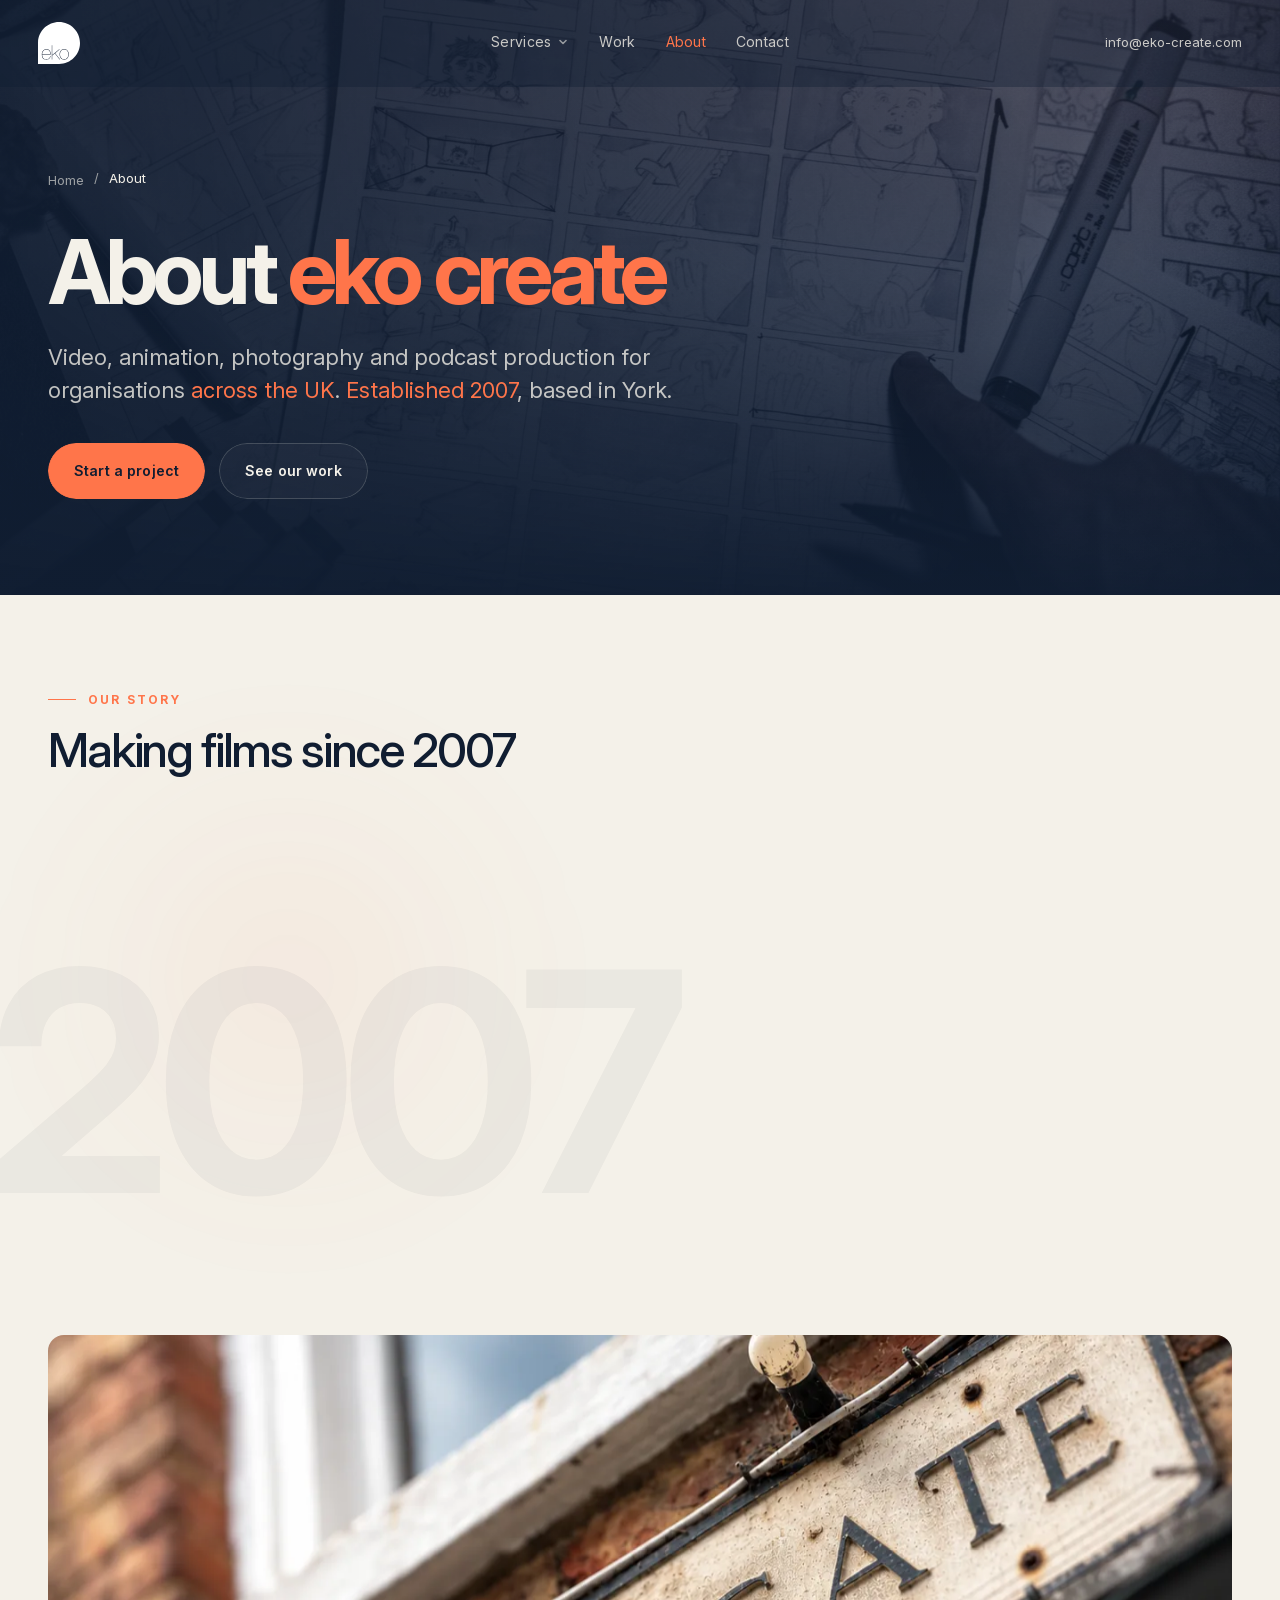
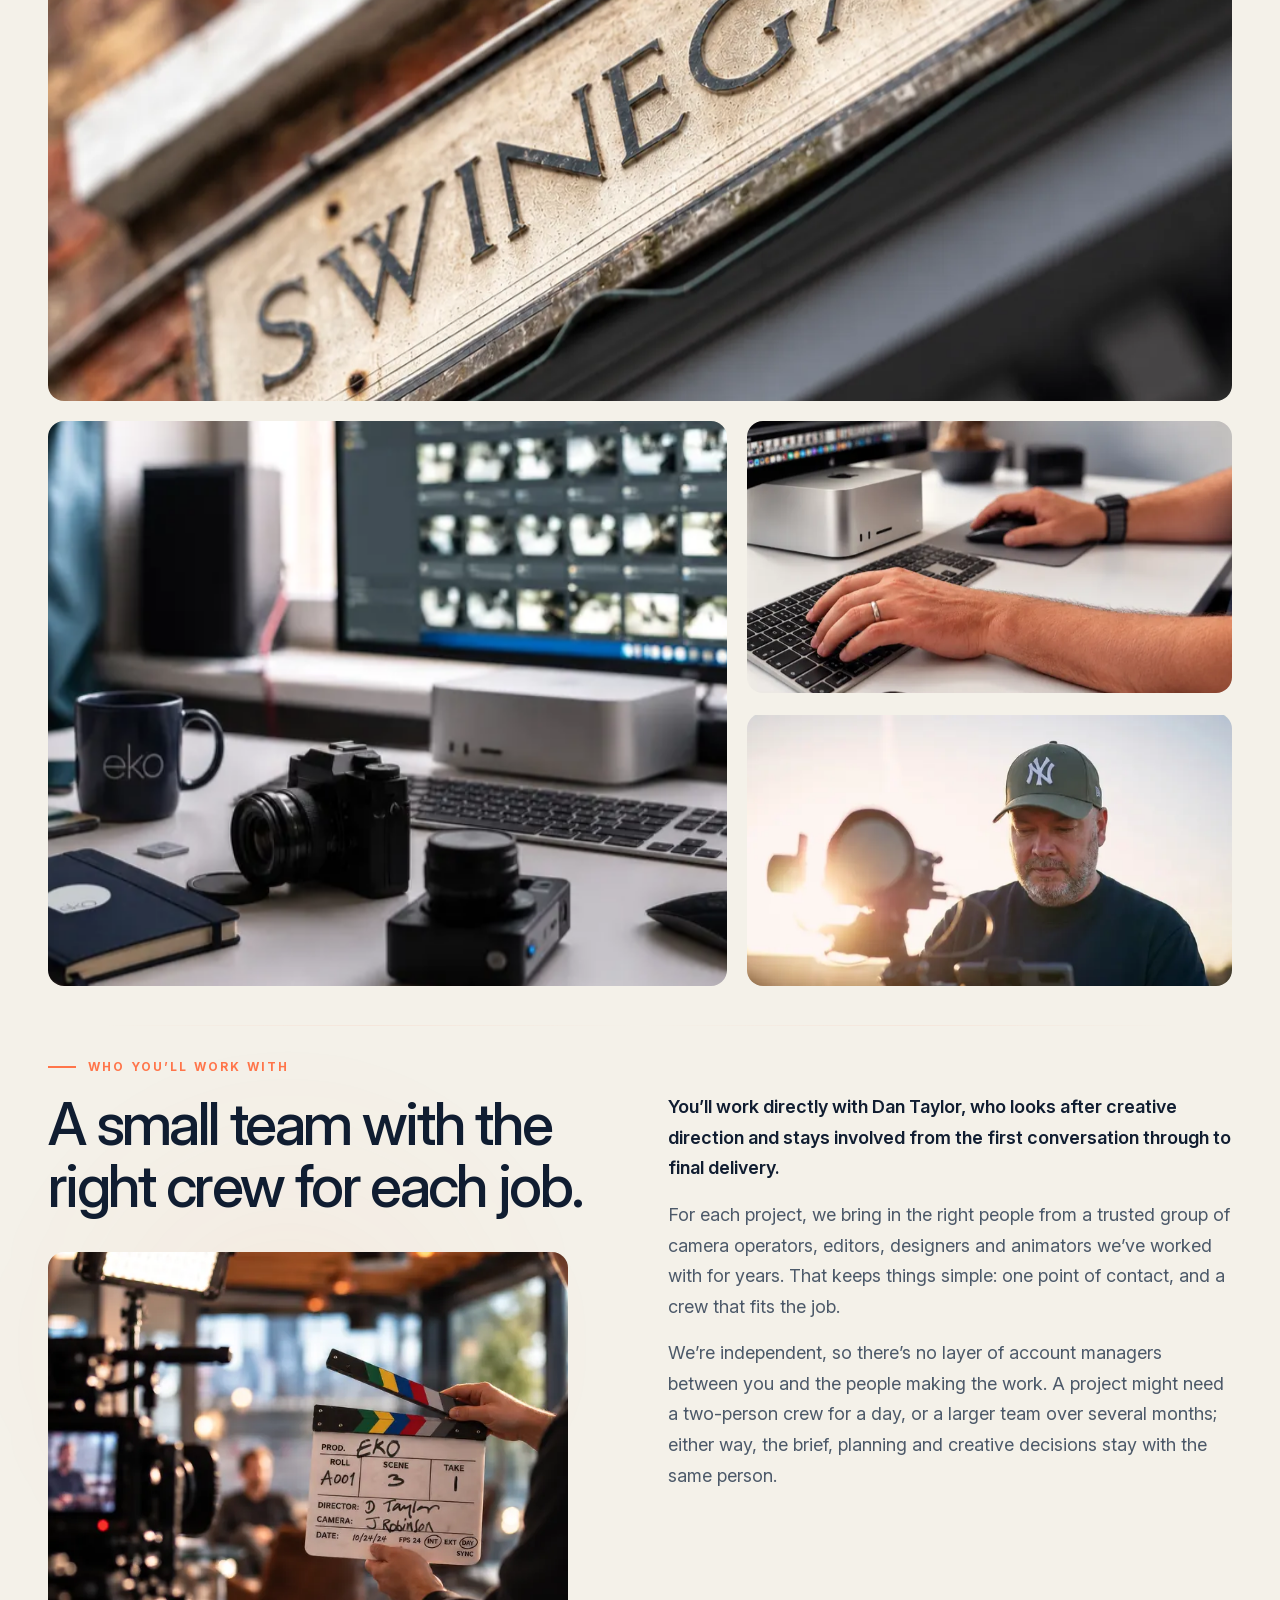
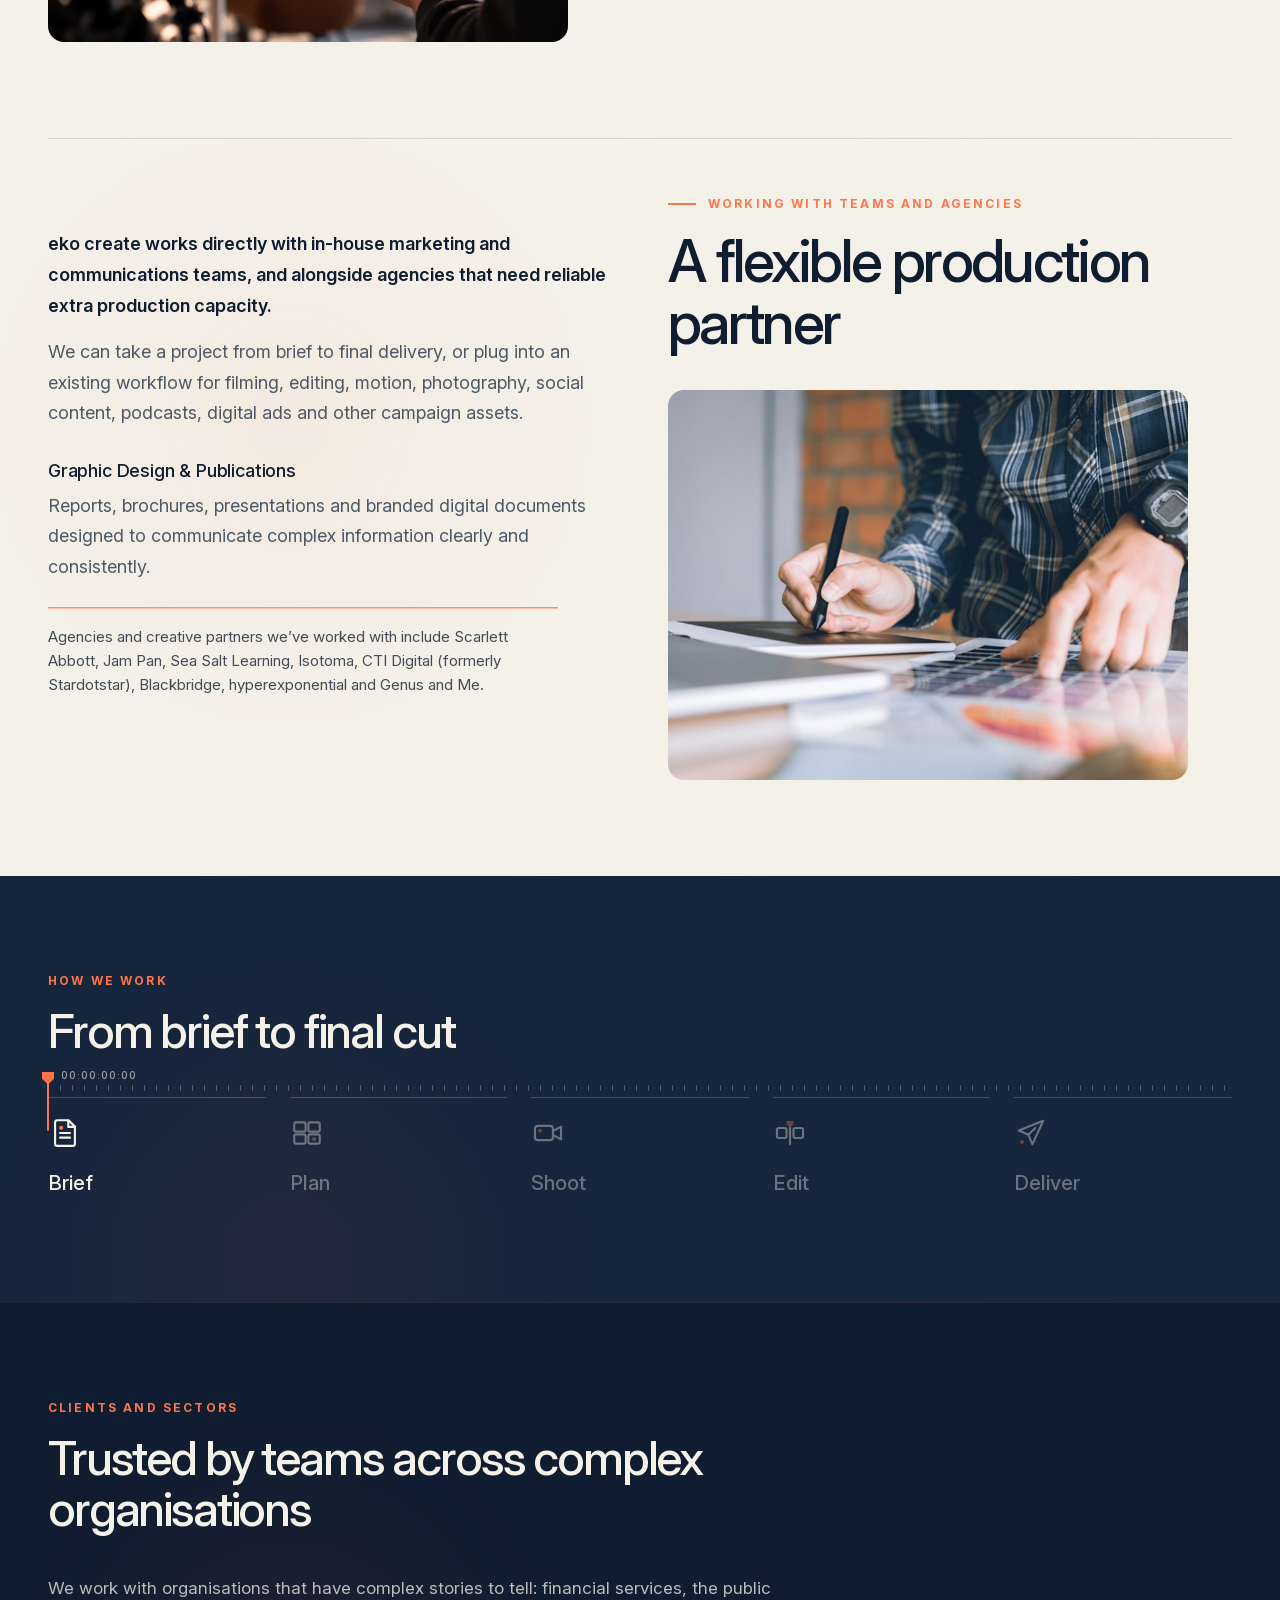
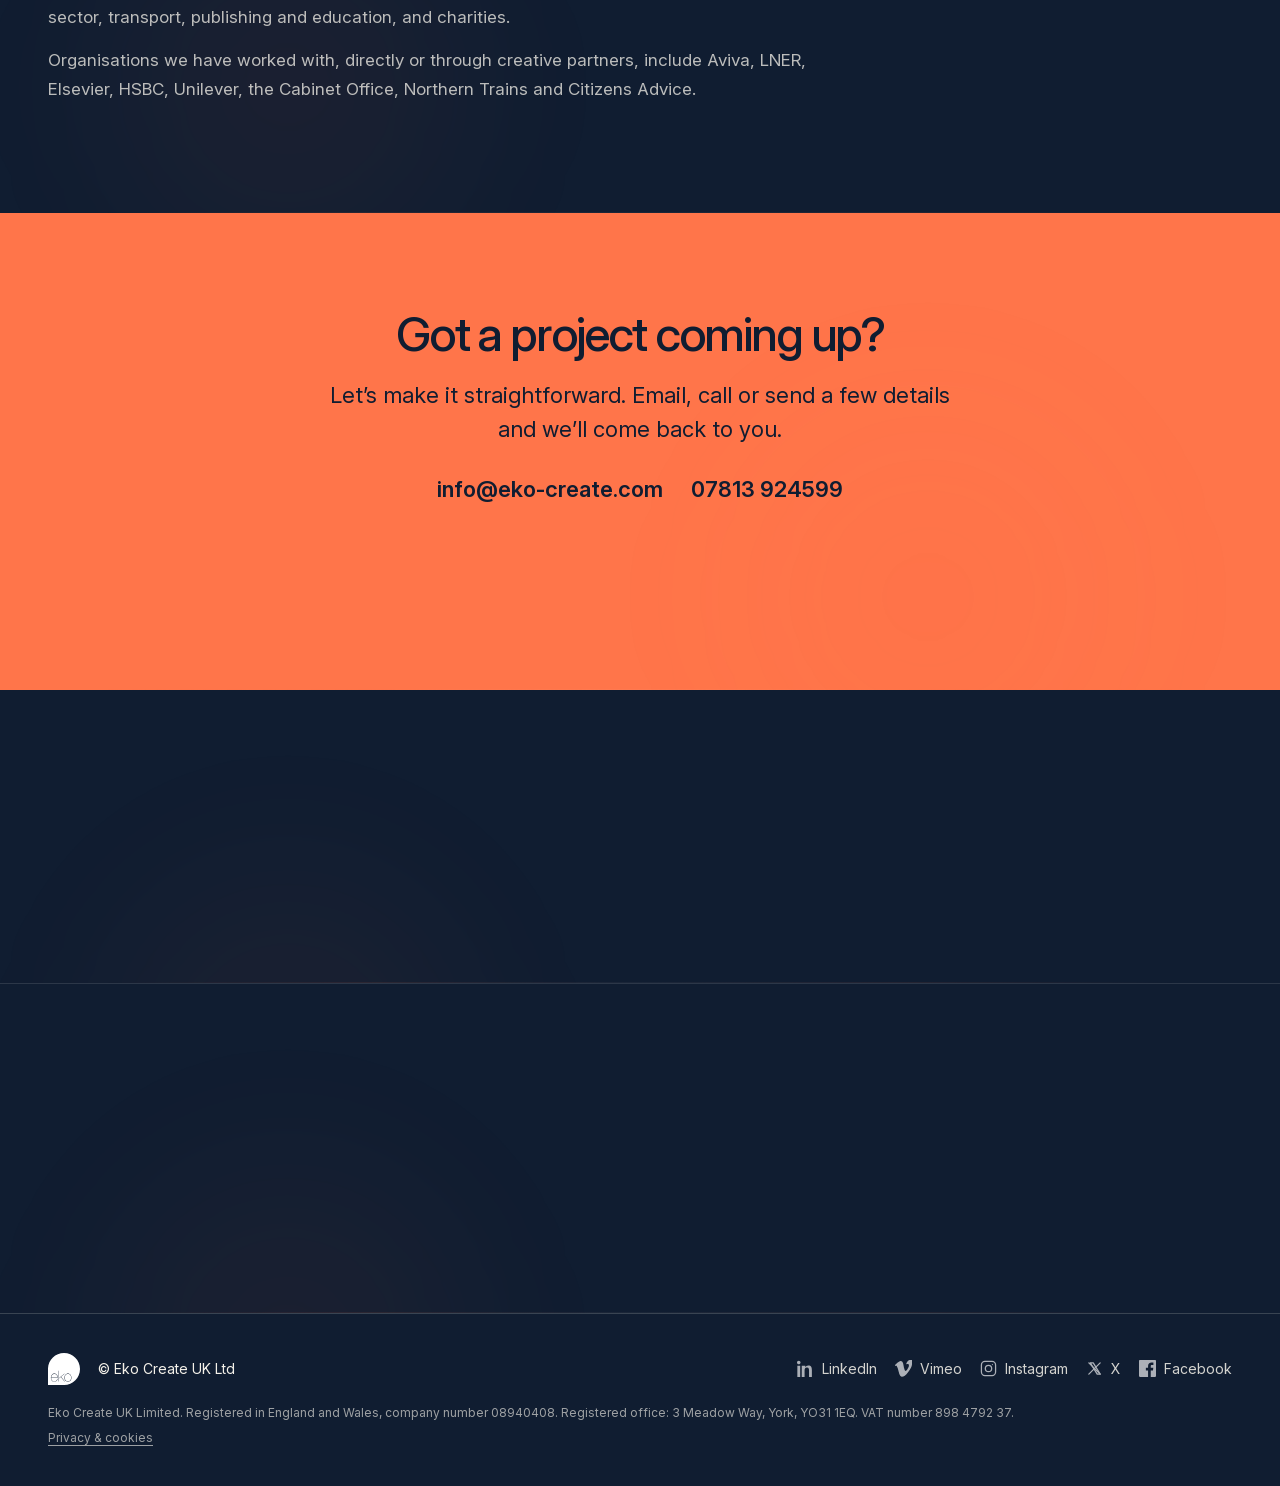
==== commit d927287a: "About: Dan at the edit desk in spot 2 (WebP, cropped to the frame) Co-Authored-By: Claude Opus 5.5 <" ====
--- a/about/index.html
+++ b/about/index.html
@@ -172,7 +172,7 @@
       <div class="container svc-story-photos">
         <figure class="svc-story-ph svc-story-ph--wide"><img src="/assets/images/about/swinegate.webp" srcset="/assets/images/about/swinegate.w800.webp 800w, /assets/images/about/swinegate.webp 1448w" sizes="(max-width: 1200px) 100vw, 1160px" width="1448" height="1086" alt="The Swinegate street sign in York, home of the eko create studio" loading="lazy"></figure>
         <figure class="svc-story-ph svc-story-ph--lead"><img src="/assets/images/about/studio-desk.webp" srcset="/assets/images/about/studio-desk.w800.webp 800w, /assets/images/about/studio-desk.webp 1600w" sizes="(max-width: 980px) 100vw, 700px" width="1600" height="1067" alt="The eko create edit desk: camera, lenses, an eko mug and notebook in front of a monitor of video thumbnails" loading="lazy"></figure>
-        <figure class="svc-story-ph"><img src="/assets/images/about/temp/studio-2.jpg" alt="Hands typing on a laptop at an edit desk" loading="lazy"></figure>
+        <figure class="svc-story-ph"><img src="/assets/images/about/dan-studio.webp" srcset="/assets/images/about/dan-studio.w800.webp 800w, /assets/images/about/dan-studio.webp 1536w" sizes="(max-width: 980px) 100vw, 460px" width="1536" height="864" alt="Dan at the edit desk in the eko create studio" loading="lazy"></figure>
         <figure class="svc-story-ph"><img src="/assets/images/about/dan-gimbal.webp" srcset="/assets/images/about/dan-gimbal.w800.webp 800w, /assets/images/about/dan-gimbal.webp 1264w" sizes="(max-width: 980px) 100vw, 460px" width="1264" height="711" alt="Dan Taylor filming with a camera on a gimbal at sunset" loading="lazy"></figure>
       </div>
     </section>
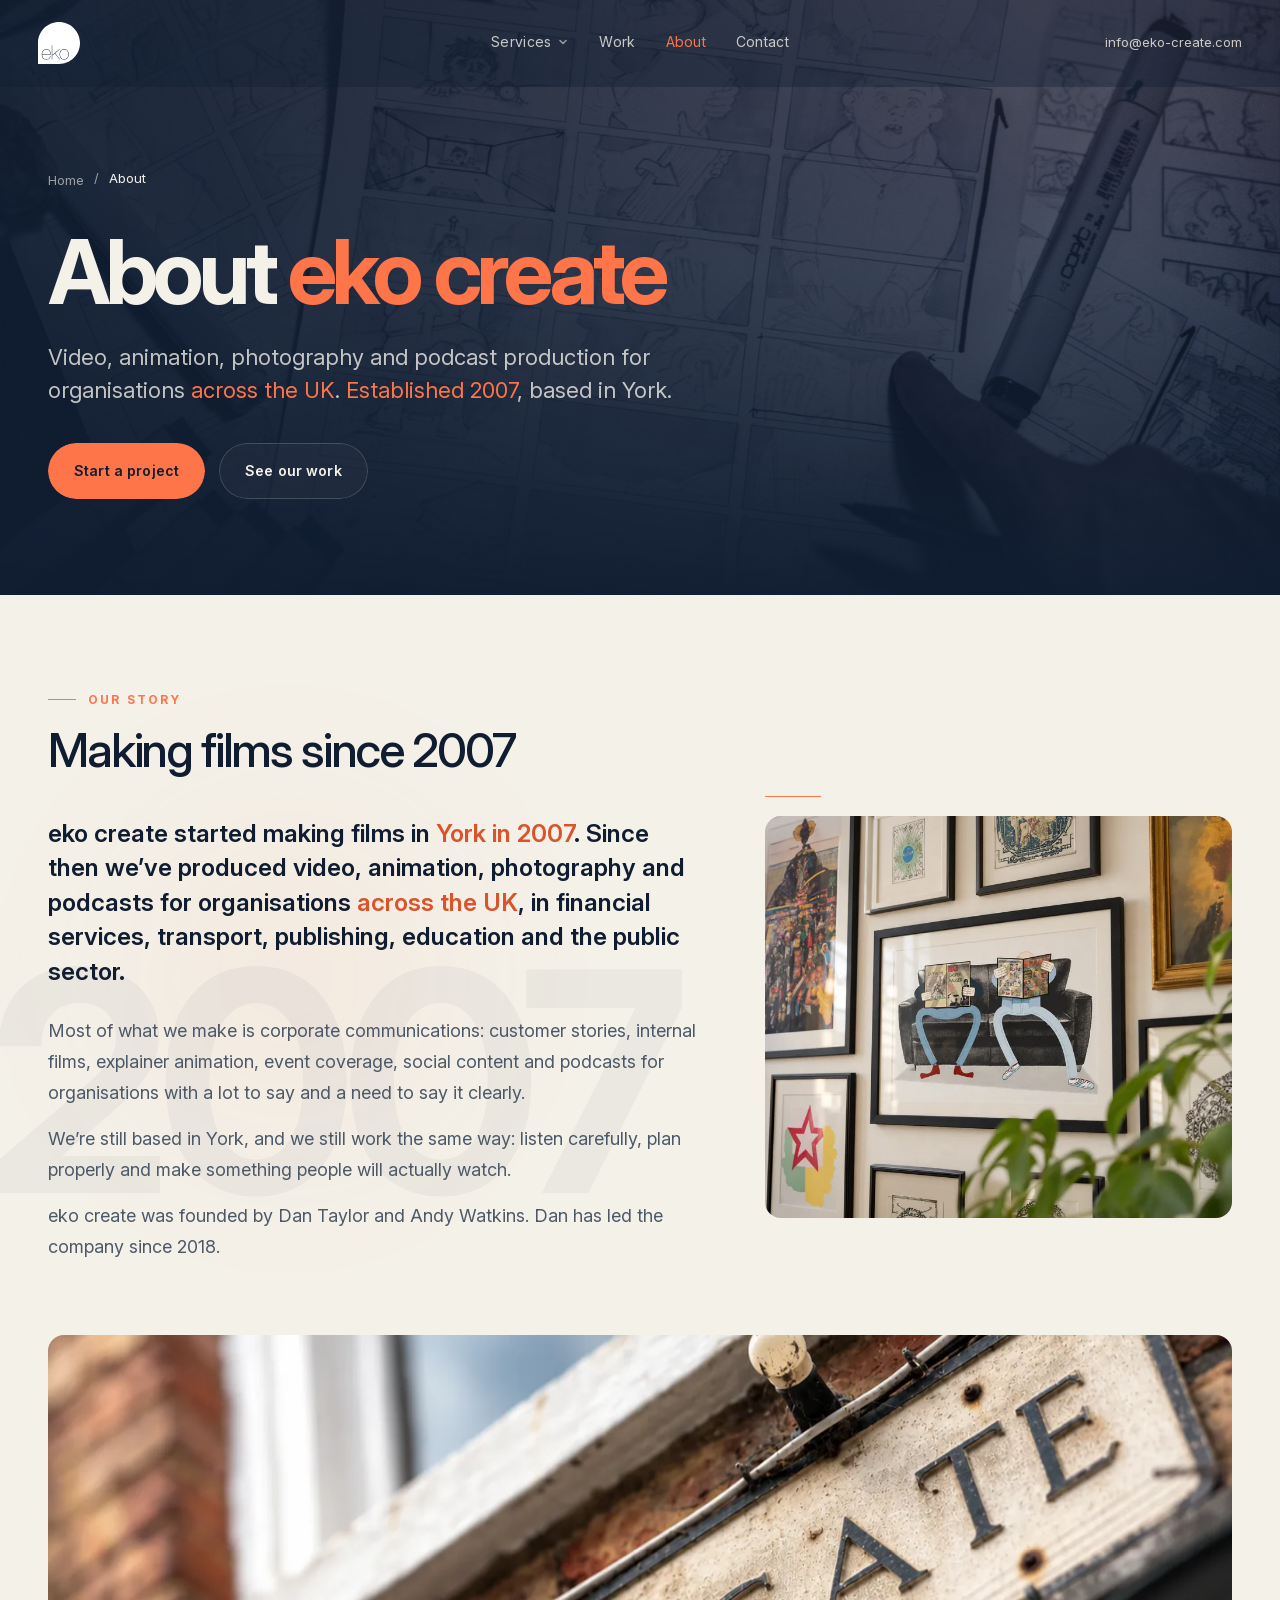
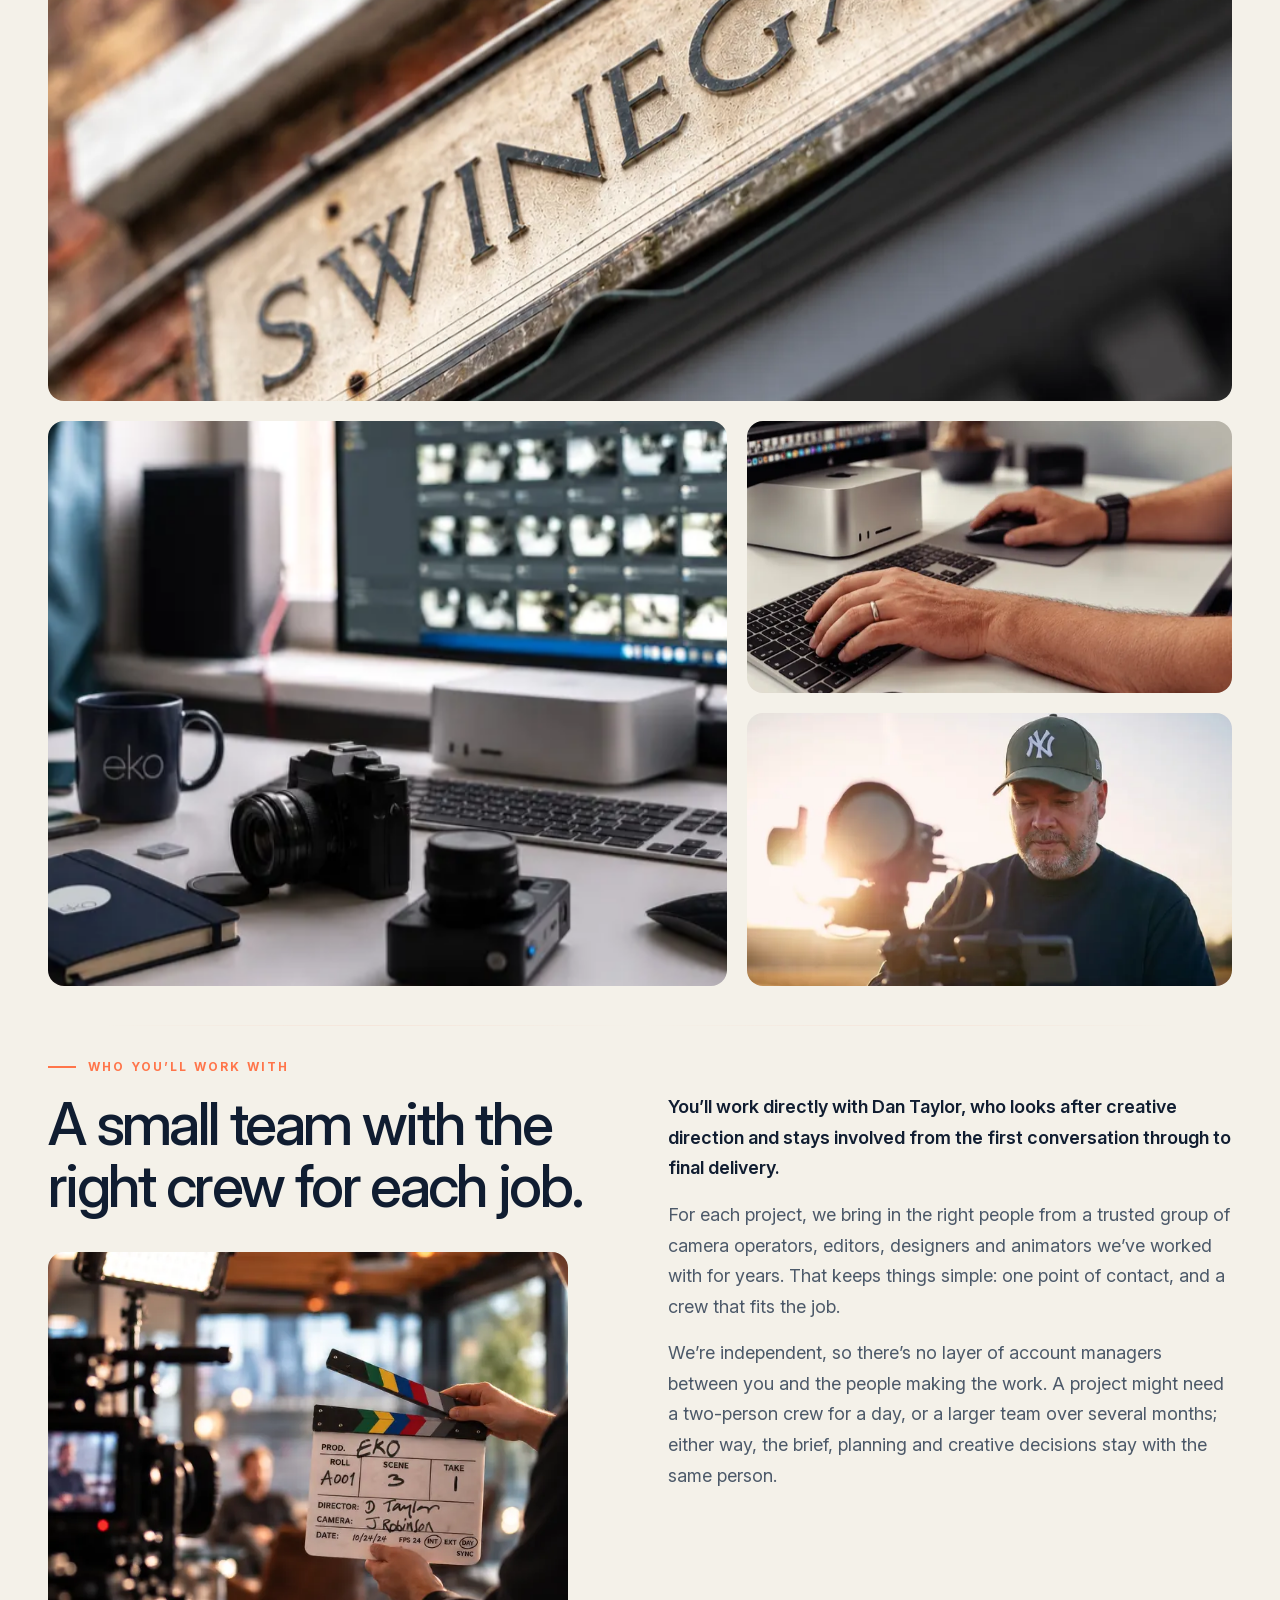
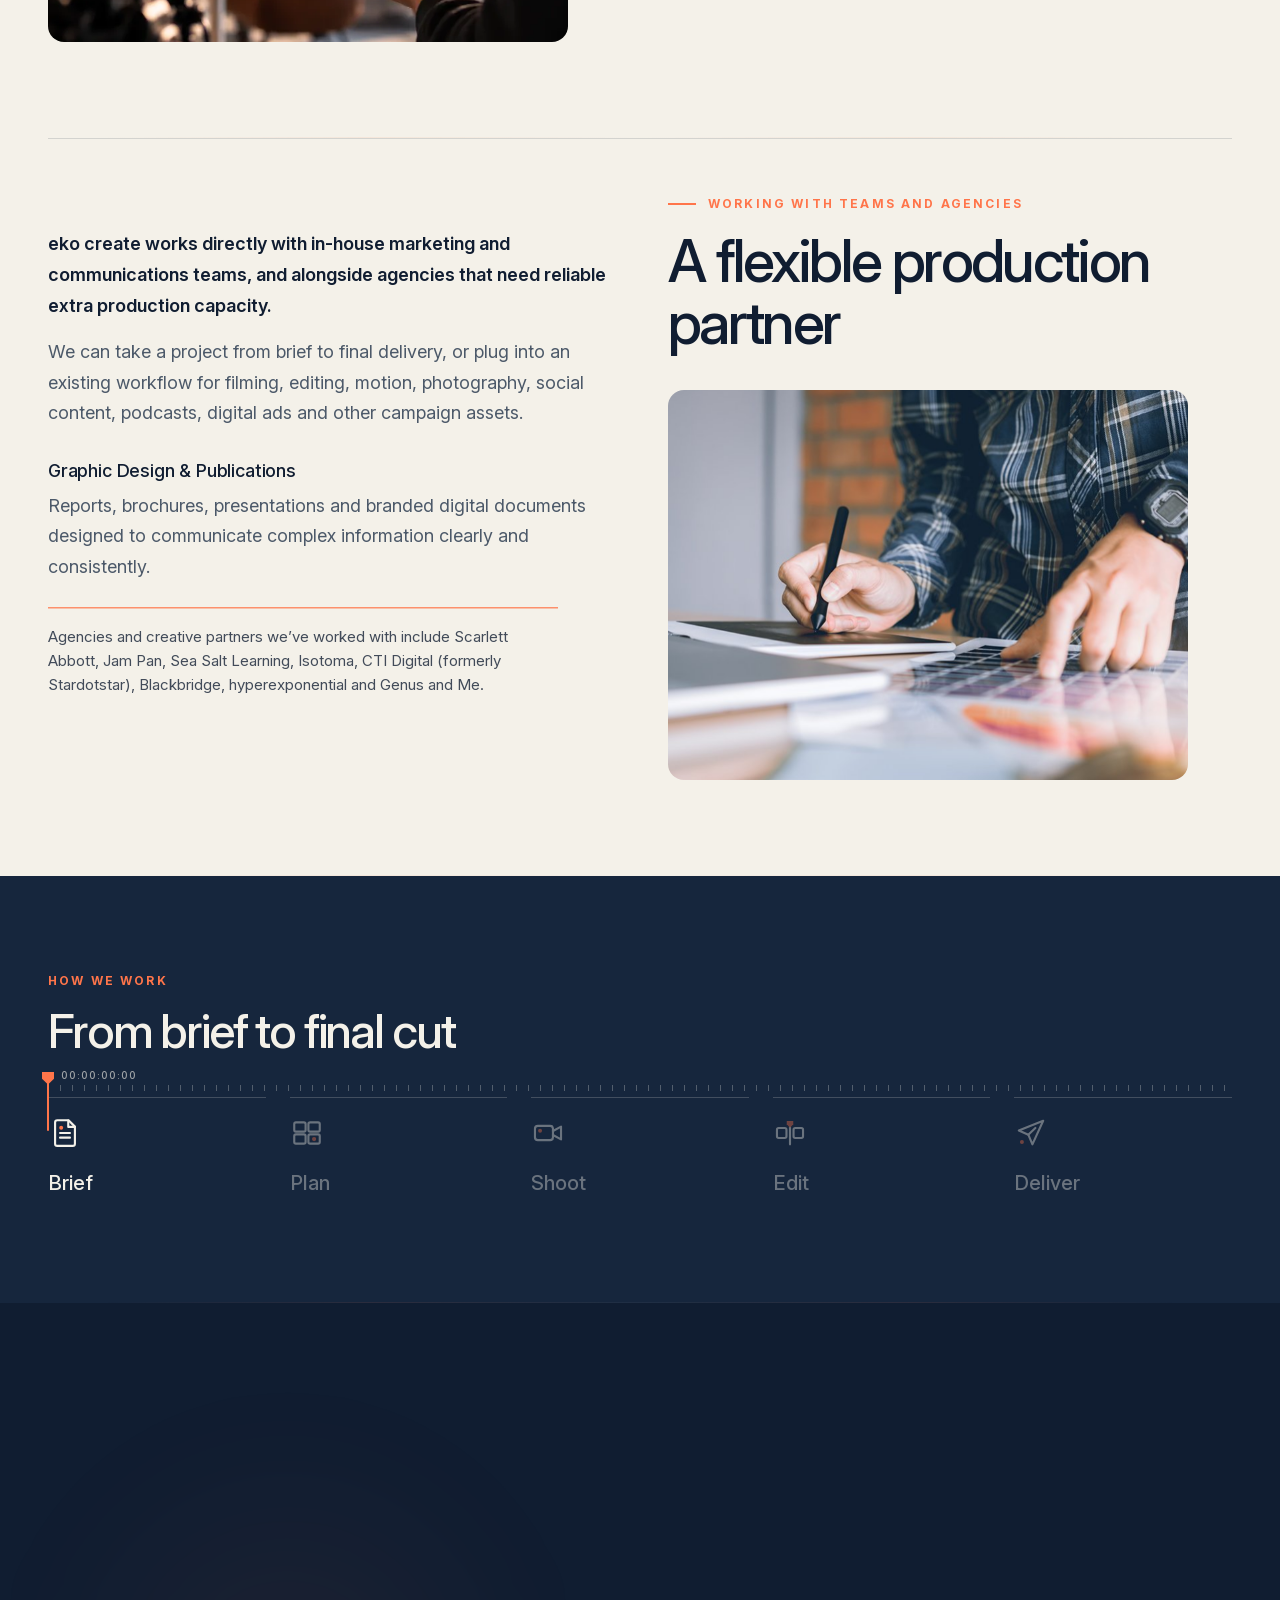
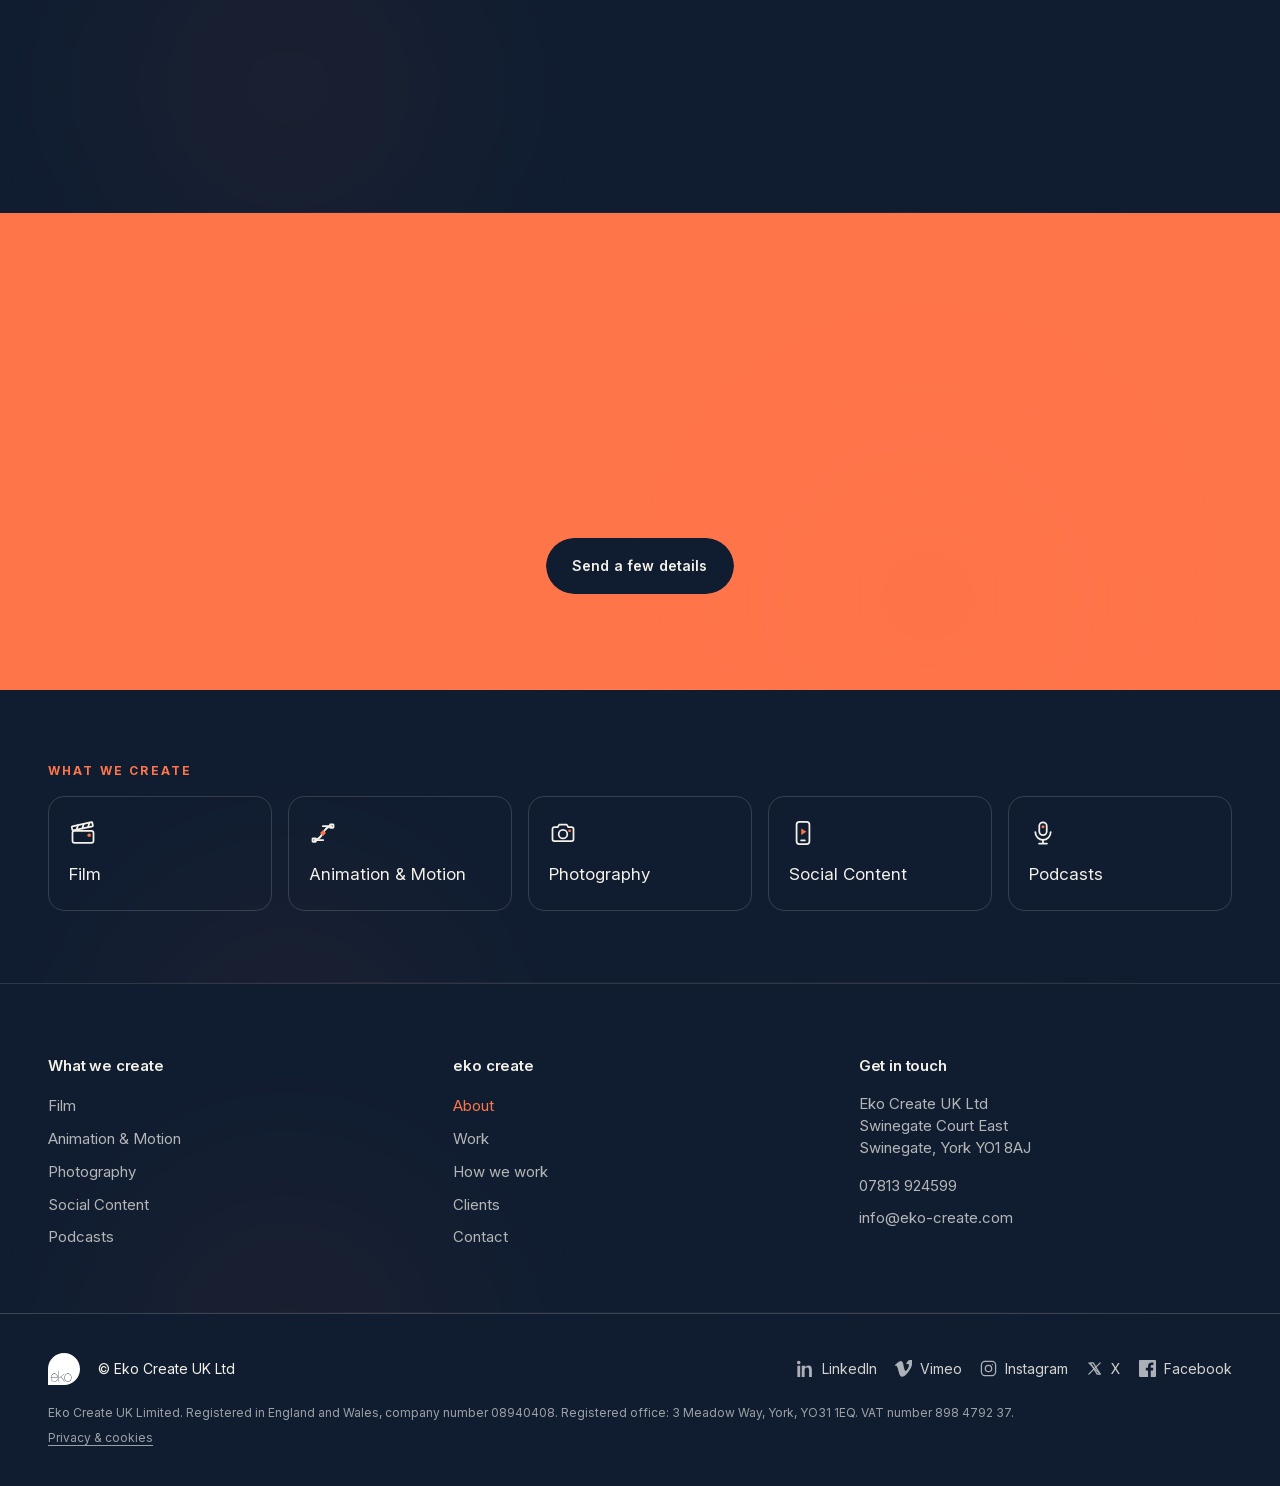
==== commit 143a65ef: "About: spot 2 swapped to Dan studio2 Co-Authored-By: Claude Opus 5.5 <noreply@anthropic.com> Claude-" ====
--- a/about/index.html
+++ b/about/index.html
@@ -172,7 +172,7 @@
       <div class="container svc-story-photos">
         <figure class="svc-story-ph svc-story-ph--wide"><img src="/assets/images/about/swinegate.webp" srcset="/assets/images/about/swinegate.w800.webp 800w, /assets/images/about/swinegate.webp 1448w" sizes="(max-width: 1200px) 100vw, 1160px" width="1448" height="1086" alt="The Swinegate street sign in York, home of the eko create studio" loading="lazy"></figure>
         <figure class="svc-story-ph svc-story-ph--lead"><img src="/assets/images/about/studio-desk.webp" srcset="/assets/images/about/studio-desk.w800.webp 800w, /assets/images/about/studio-desk.webp 1600w" sizes="(max-width: 980px) 100vw, 700px" width="1600" height="1067" alt="The eko create edit desk: camera, lenses, an eko mug and notebook in front of a monitor of video thumbnails" loading="lazy"></figure>
-        <figure class="svc-story-ph"><img src="/assets/images/about/dan-studio.webp" srcset="/assets/images/about/dan-studio.w800.webp 800w, /assets/images/about/dan-studio.webp 1536w" sizes="(max-width: 980px) 100vw, 460px" width="1536" height="864" alt="Dan at the edit desk in the eko create studio" loading="lazy"></figure>
+        <figure class="svc-story-ph"><img src="/assets/images/about/dan-studio2.webp" srcset="/assets/images/about/dan-studio2.w800.webp 800w, /assets/images/about/dan-studio2.webp 1264w" sizes="(max-width: 980px) 100vw, 460px" width="1264" height="711" alt="Dan at the edit desk in the eko create studio" loading="lazy"></figure>
         <figure class="svc-story-ph"><img src="/assets/images/about/dan-gimbal.webp" srcset="/assets/images/about/dan-gimbal.w800.webp 800w, /assets/images/about/dan-gimbal.webp 1264w" sizes="(max-width: 980px) 100vw, 460px" width="1264" height="711" alt="Dan Taylor filming with a camera on a gimbal at sunset" loading="lazy"></figure>
       </div>
     </section>
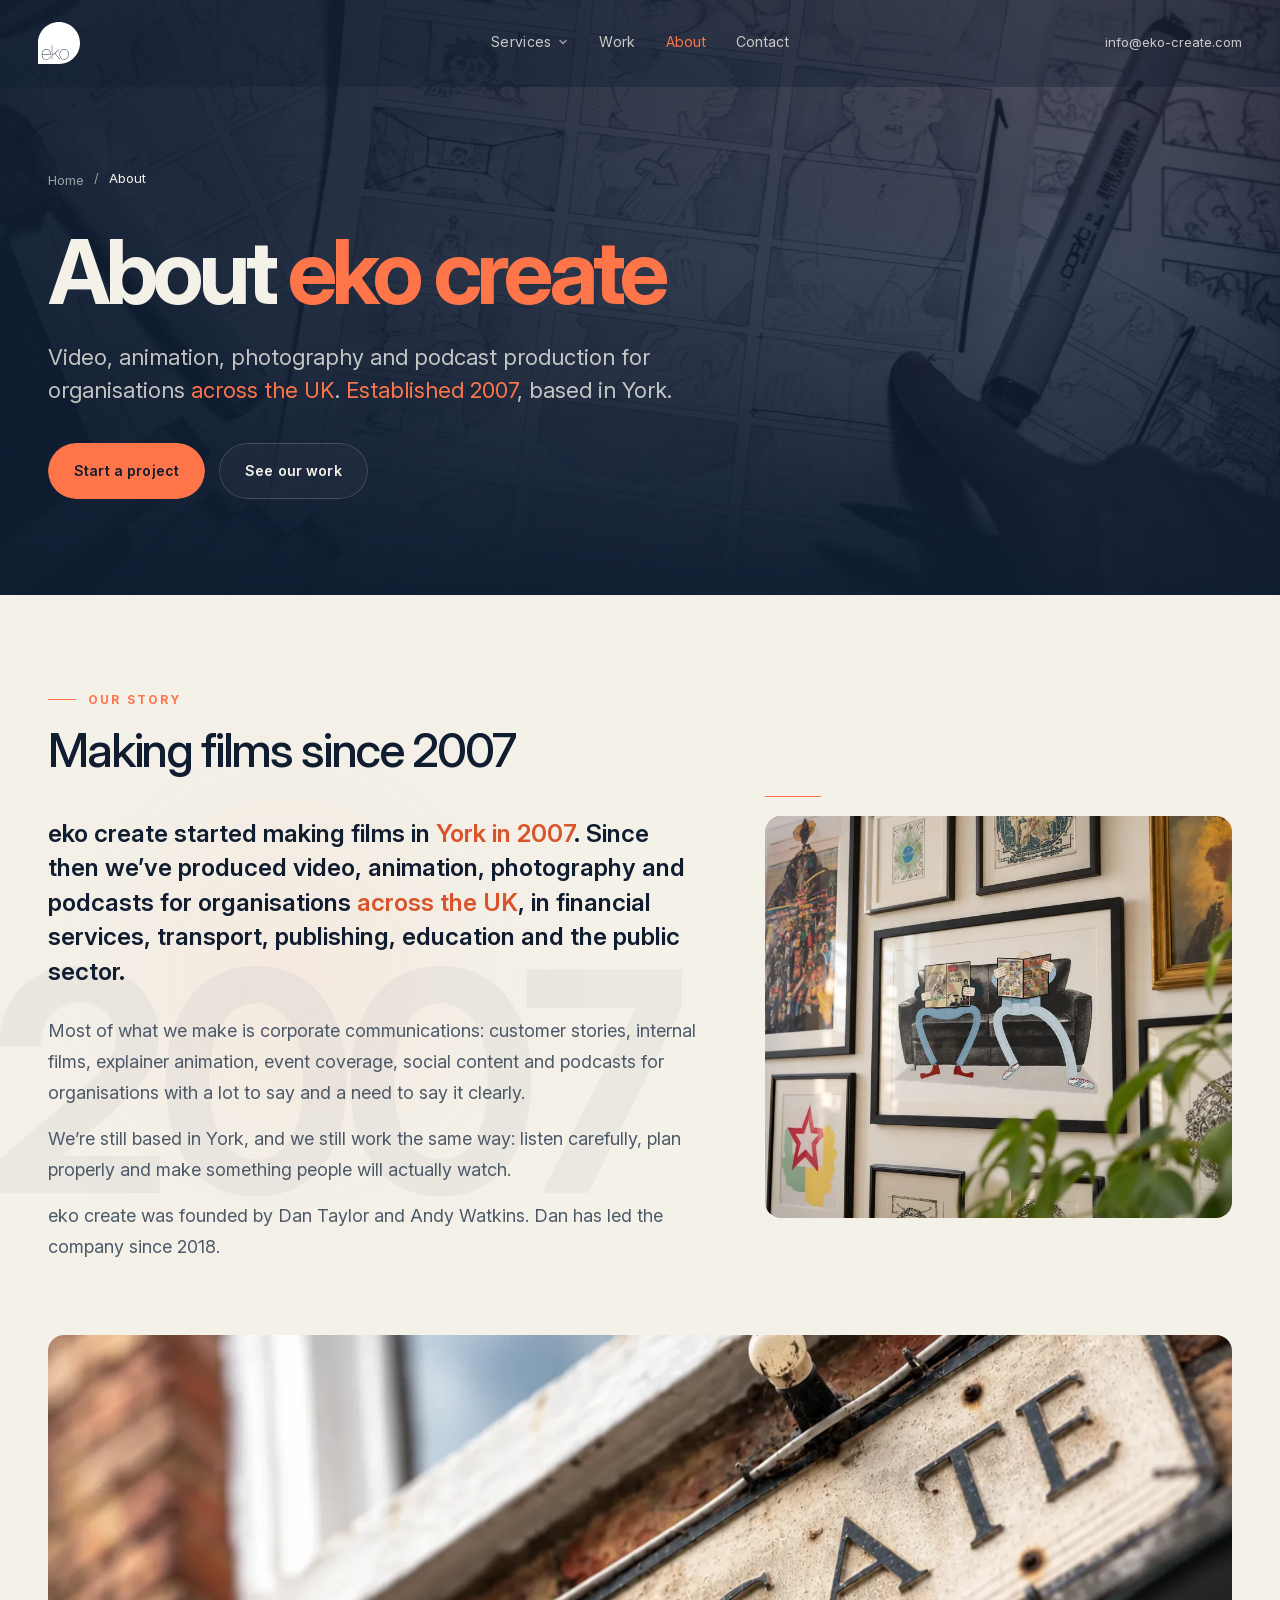
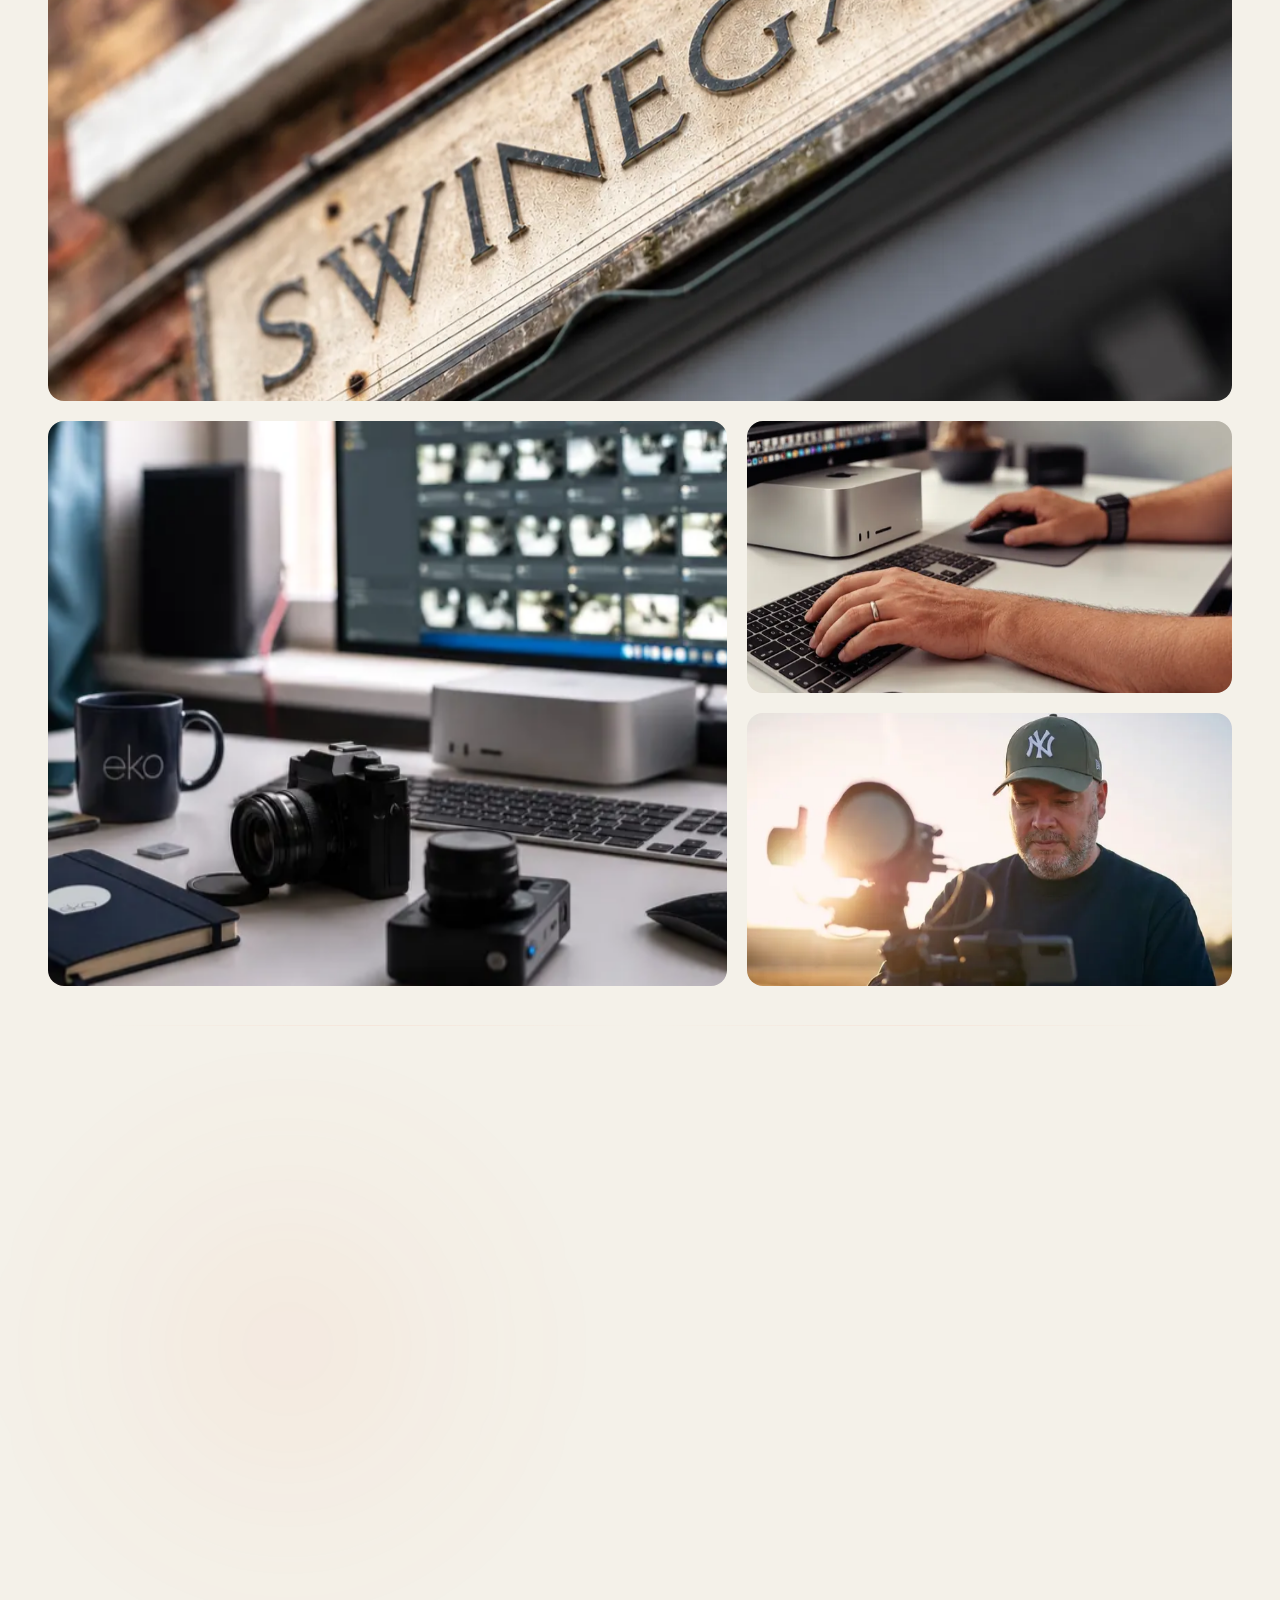
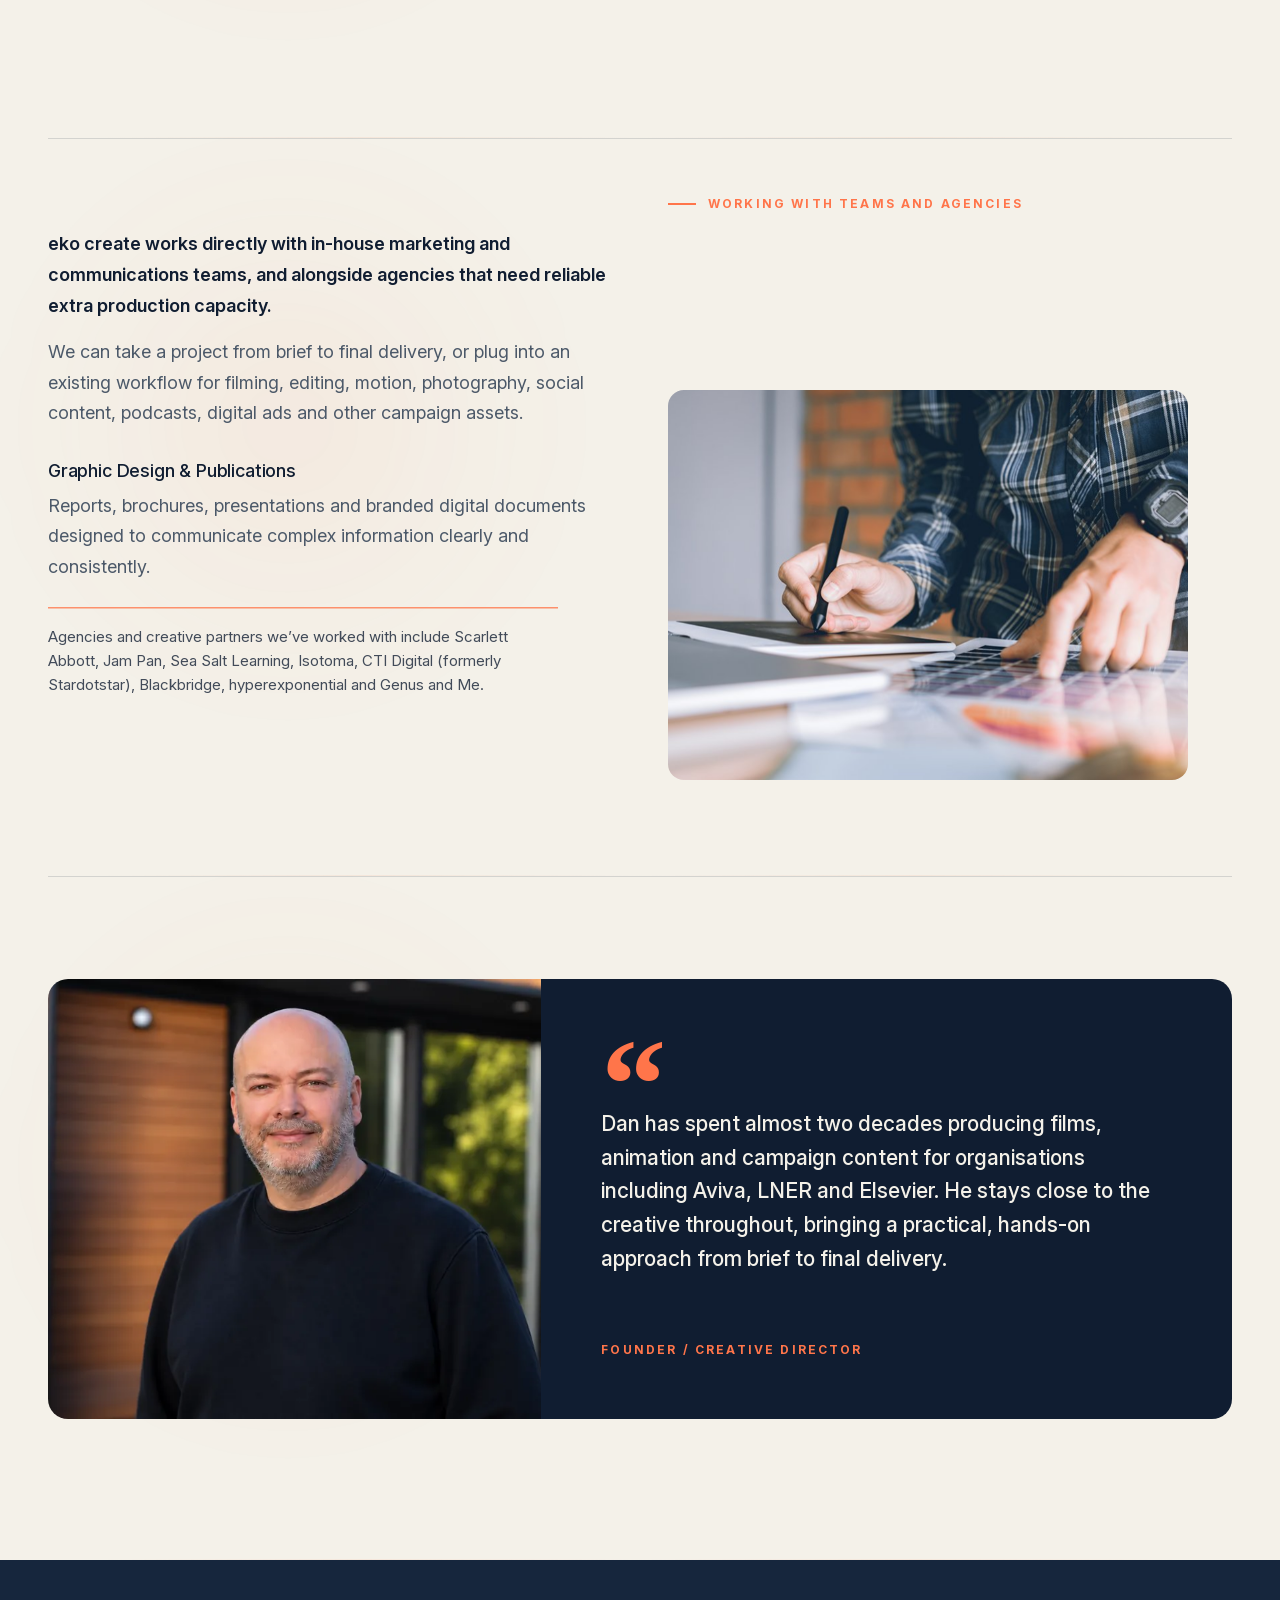
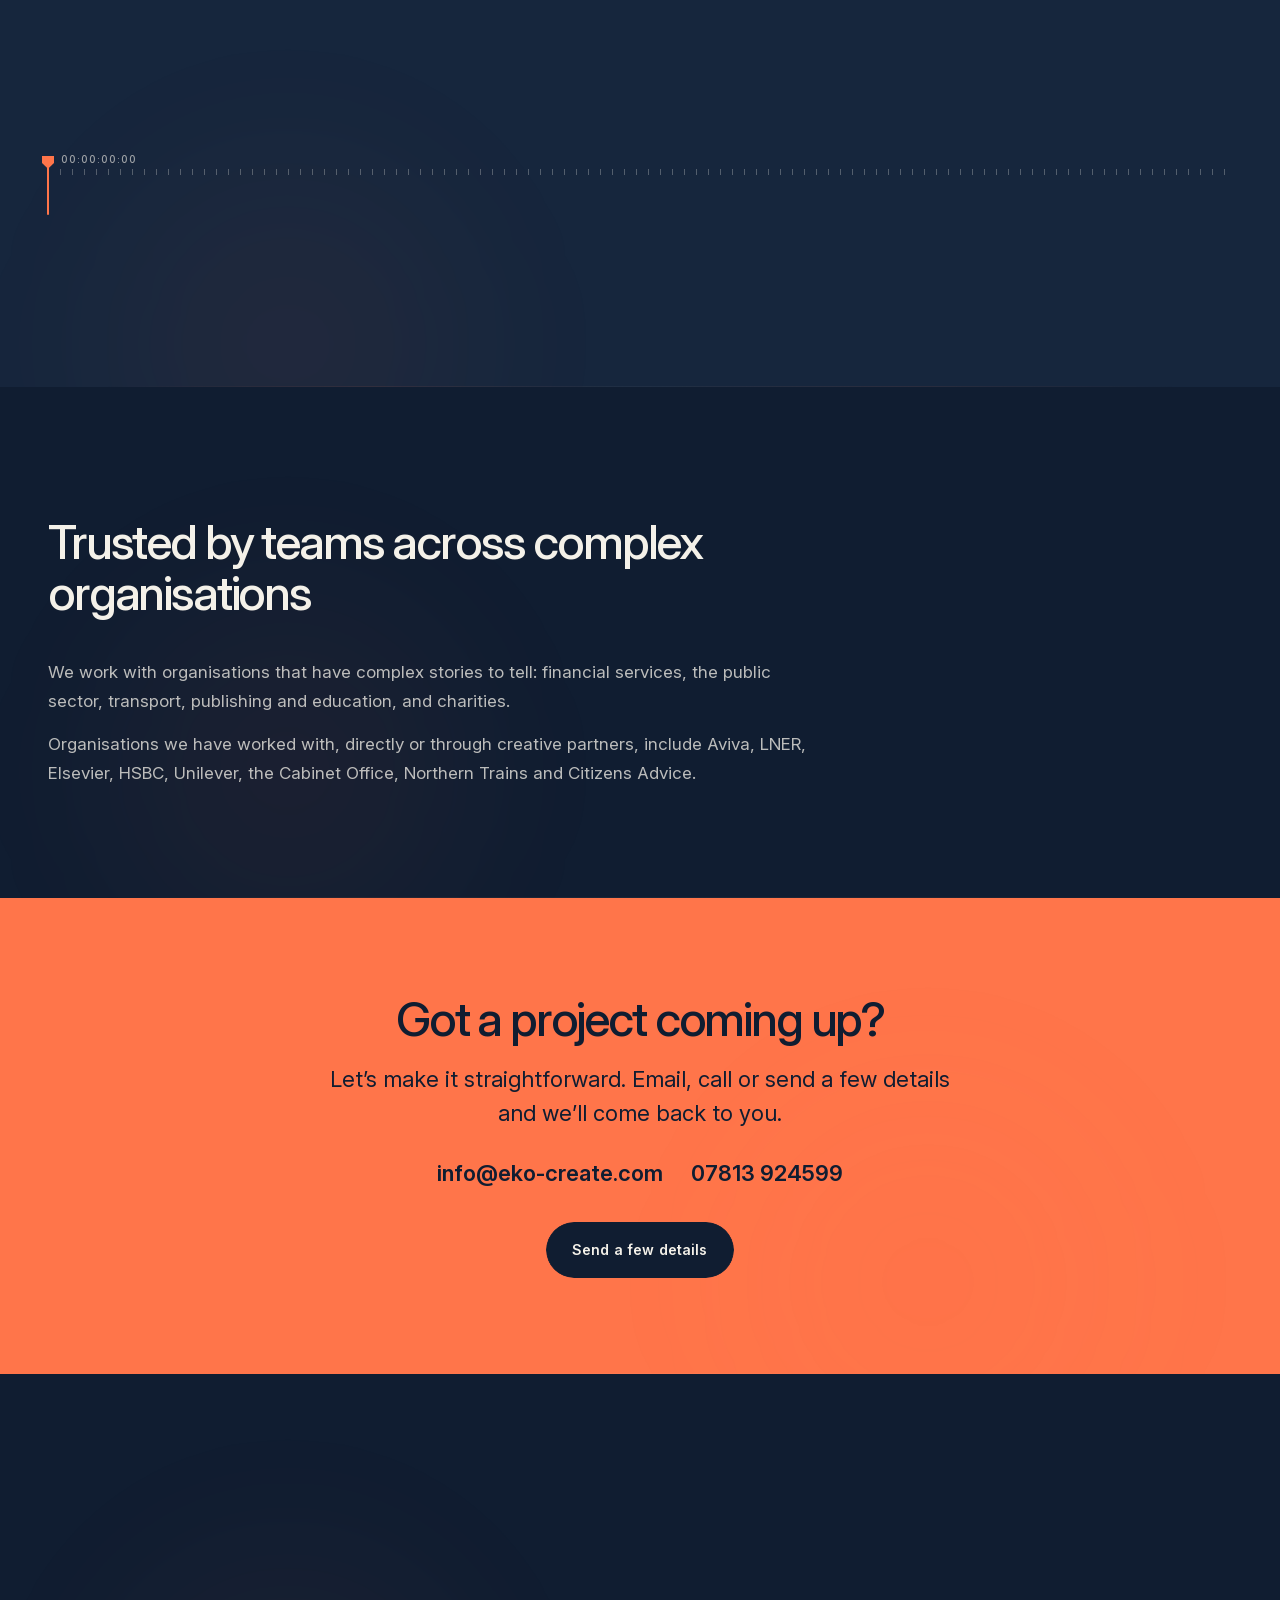
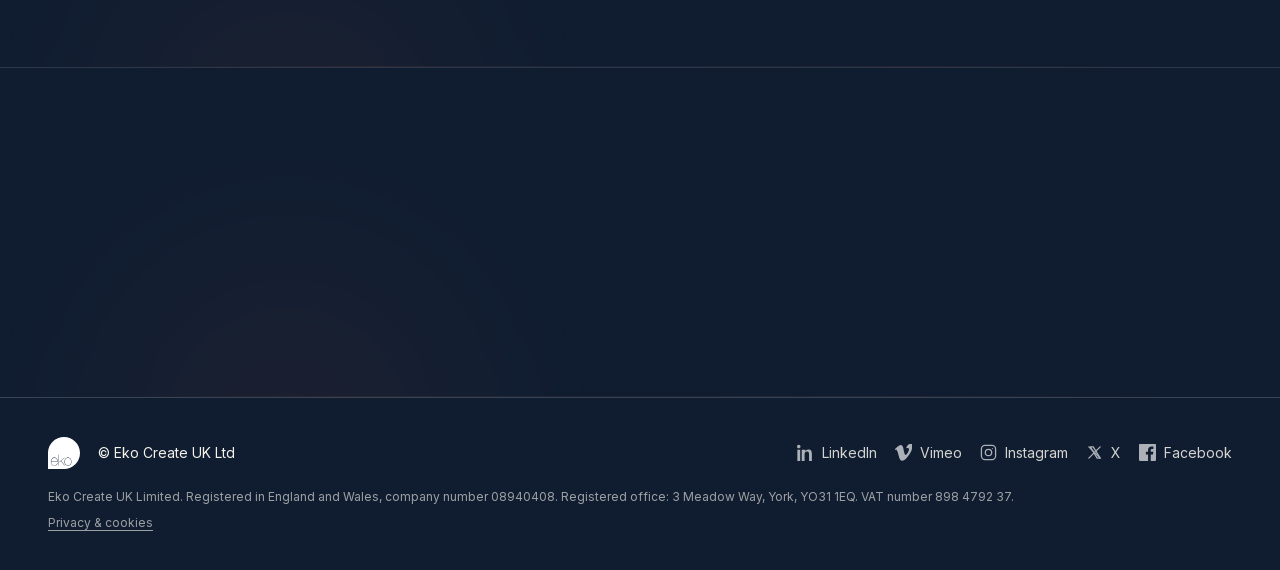
==== commit fa2e5baa: "About: founder feature block (navy panel, Dan's copy) with once-only entrance motion Co-Authored-By:" ====
--- a/about/index.html
+++ b/about/index.html
@@ -33,7 +33,7 @@
   <link rel="stylesheet" href="/assets/css/styles.css">
   <link rel="stylesheet" href="/assets/css/hybrid.css?v=20261017-h1">
   <link rel="stylesheet" href="/assets/css/icons.css?v=20261019-s2">
-  <link rel="stylesheet" href="/assets/css/pages.css?v=20261019-c1">
+  <link rel="stylesheet" href="/assets/css/pages.css?v=20261021-f1">
   <link rel="stylesheet" href="/assets/css/motion.css?v=20261019-s1">
   <script>try{if(!matchMedia('(prefers-reduced-motion: reduce)').matches){document.documentElement.classList.add('mx');if(matchMedia('(min-width: 981px)').matches)document.documentElement.classList.add('mx-full')}}catch(e){}</script>
   <script defer src="/assets/js/motion.js?v=20261017-p2"></script>
@@ -204,6 +204,20 @@
       </div>
     </section>
 
+    <section class="svc-who svc-partner svc-founder" aria-labelledby="founder-h">
+      <div class="container">
+        <div class="svc-founder-card">
+          <figure class="svc-founder-photo"><img src="/assets/images/about/dan-taylor.webp" srcset="/assets/images/about/dan-taylor.w800.webp 800w, /assets/images/about/dan-taylor.webp 1365w" sizes="(max-width: 980px) 100vw, 500px" width="1365" height="1024" alt="Dan Taylor, founder and creative director of eko create" loading="lazy"></figure>
+          <div class="svc-founder-txt">
+            <div class="svc-founder-q" aria-hidden="true">&ldquo;</div>
+            <p class="svc-founder-bio">Dan has spent almost two decades producing films, animation and campaign content for organisations including Aviva, LNER and Elsevier. He stays close to the creative throughout, bringing a practical, hands-on approach from brief to final delivery.</p>
+            <h2 id="founder-h">Dan Taylor</h2>
+            <p class="svc-founder-role">Founder / Creative Director</p>
+          </div>
+        </div>
+      </div>
+    </section>
+
     <section class="svc-steps" aria-labelledby="steps-h">
       <div class="container">
         <p class="svc-kicker">How we work</p>
@@ -292,6 +306,6 @@
     <a class="mobile-call" href="tel:+447813924599" aria-label="Call eko create on 07813 924599">Call</a>
   </footer>
 
-  <script src="/assets/js/pages.js?v=20261019-c1"></script>
+  <script src="/assets/js/pages.js?v=20261021-f1"></script>
 </body>
 </html>
--- a/assets/css/pages.css
+++ b/assets/css/pages.css
@@ -357,3 +357,35 @@
 @media(max-width:680px){.svc-story-year{right:auto;left:-10px}}
 /* Top nav: About link marked on the About page (Claude, 15 Oct 2026) */
 .main-nav a[aria-current="page"],.mobile-nav a[aria-current="page"]{color:#FF754A;opacity:1}
+/* Founder feature block: navy panel, Dan 21 Oct 2026 */
+.svc-about .svc-founder{padding-bottom:clamp(104px,11vw,152px)}
+.svc-about .svc-founder>.container{padding-top:clamp(80px,8vw,112px)}
+.svc-founder-card{border-radius:20px;overflow:hidden;display:grid;grid-template-columns:5fr 7fr;align-items:stretch}
+.svc-founder-photo{margin:0;min-height:440px;overflow:hidden}
+.svc-founder-photo img{display:block;width:100%;height:100%;object-fit:cover}
+.svc-founder-txt{background:var(--navy);padding:56px 60px;min-width:0;display:flex;flex-direction:column;justify-content:center}
+.svc-founder-q{font-family:Georgia,"Times New Roman",serif;font-size:130px;font-weight:700;line-height:.7;height:52px;color:var(--orange);margin:0 0 16px;transform-origin:left top}
+.svc .svc-founder p.svc-founder-bio{color:var(--cream);font-size:21px;line-height:1.6;font-weight:500;margin:0;max-width:32em}
+.svc .svc-founder h2{color:var(--cream);font-size:28px;line-height:1.1!important;letter-spacing:-.03em!important;margin:30px 0 6px;max-width:none}
+.svc .svc-founder p.svc-founder-role{color:var(--orange);text-transform:uppercase;letter-spacing:.18em;font-size:12px;line-height:1.4;font-weight:700;margin:0}
+@media(max-width:980px){
+  .svc-about .svc-founder{padding-bottom:72px}
+  .svc-about .svc-founder>.container{padding-top:56px}
+  .svc-founder-card{grid-template-columns:1fr}
+  .svc-founder-photo{min-height:0;aspect-ratio:4/3}
+  .svc-founder-txt{padding:28px 26px 36px}
+  .svc-founder-q{font-size:110px;height:44px}
+  .svc .svc-founder p.svc-founder-bio{font-size:19px}
+}
+/* Entrance: portrait, then panel text, then quote mark; once, only when JS has armed it */
+.svc-founder.fd-armed .svc-founder-photo,.svc-founder.fd-armed .svc-founder-txt{opacity:0;transform:translate3d(0,16px,0);transition:opacity .6s cubic-bezier(.22,1,.36,1),transform .6s cubic-bezier(.22,1,.36,1)}
+.svc-founder.fd-armed .svc-founder-txt{transition-delay:.1s}
+.svc-founder.fd-armed .svc-founder-q{opacity:0;transform:scale(.92);transition:opacity .45s cubic-bezier(.22,1,.36,1) .22s,transform .45s cubic-bezier(.22,1,.36,1) .22s}
+.svc-founder.fd-armed.fd-in .svc-founder-photo,.svc-founder.fd-armed.fd-in .svc-founder-txt{opacity:1;transform:none}
+.svc-founder.fd-armed.fd-in .svc-founder-q{opacity:1;transform:none}
+@media(max-width:680px){
+  .svc-founder.fd-armed .svc-founder-photo,.svc-founder.fd-armed .svc-founder-txt{transform:translate3d(0,10px,0);transition-duration:.5s}
+  .svc-founder.fd-armed .svc-founder-txt{transition-delay:.06s}
+  .svc-founder.fd-armed .svc-founder-q{transform:none;transition-delay:.12s}
+}
+@media(prefers-reduced-motion:reduce){.svc-founder.fd-armed .svc-founder-photo,.svc-founder.fd-armed .svc-founder-txt,.svc-founder.fd-armed .svc-founder-q{opacity:1!important;transform:none!important;transition:none!important}}
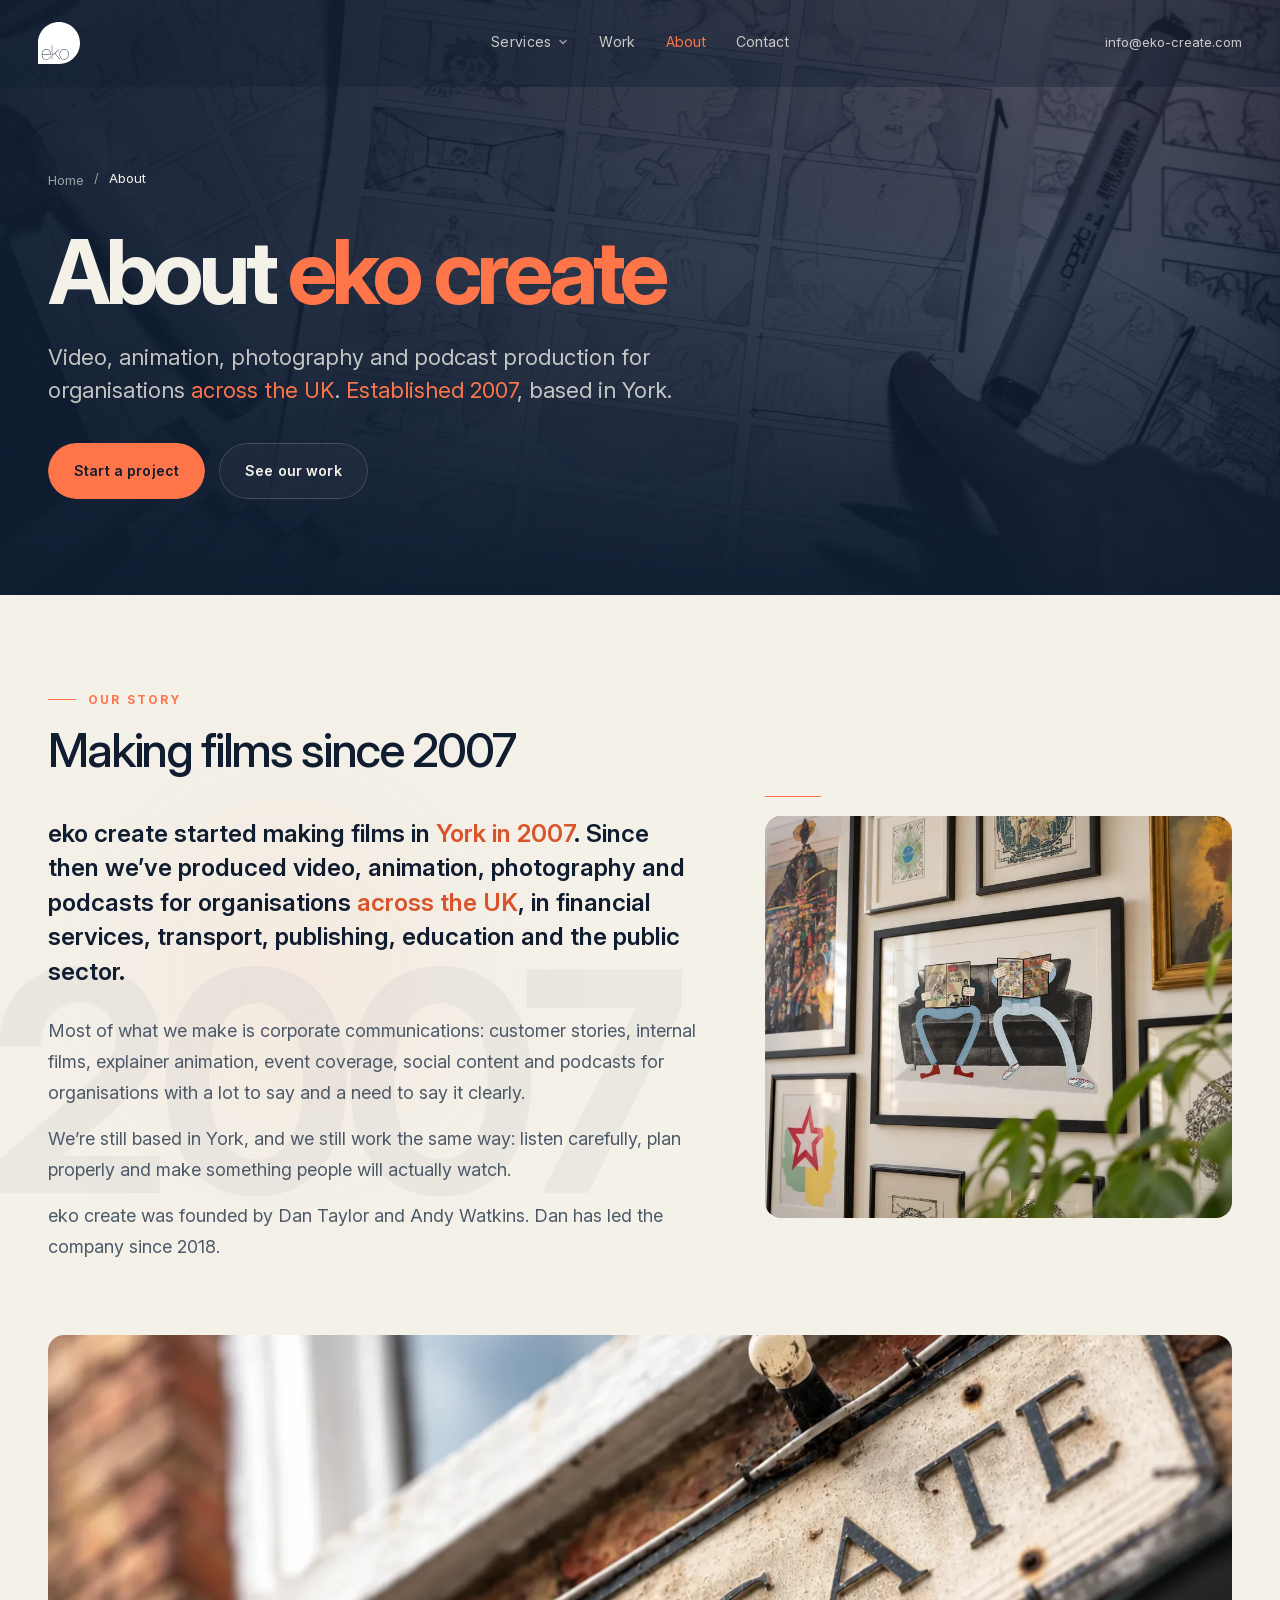
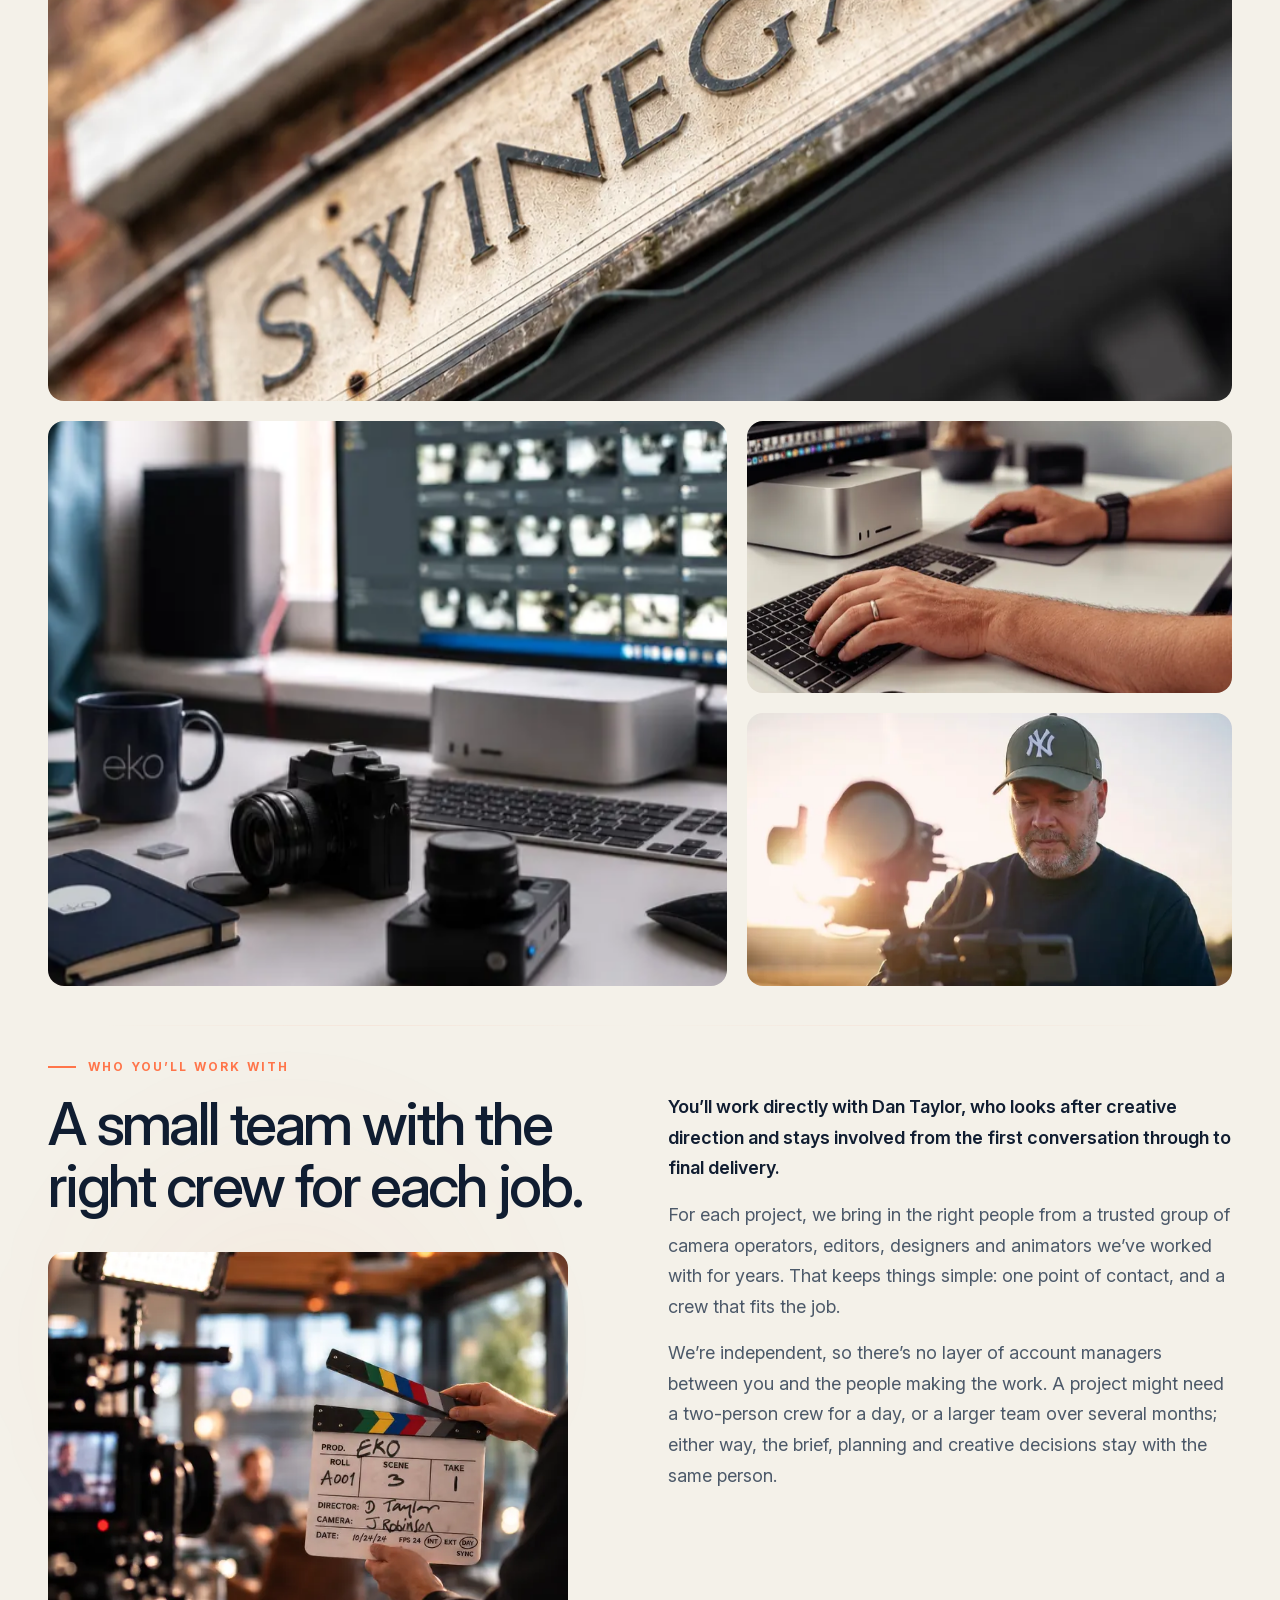
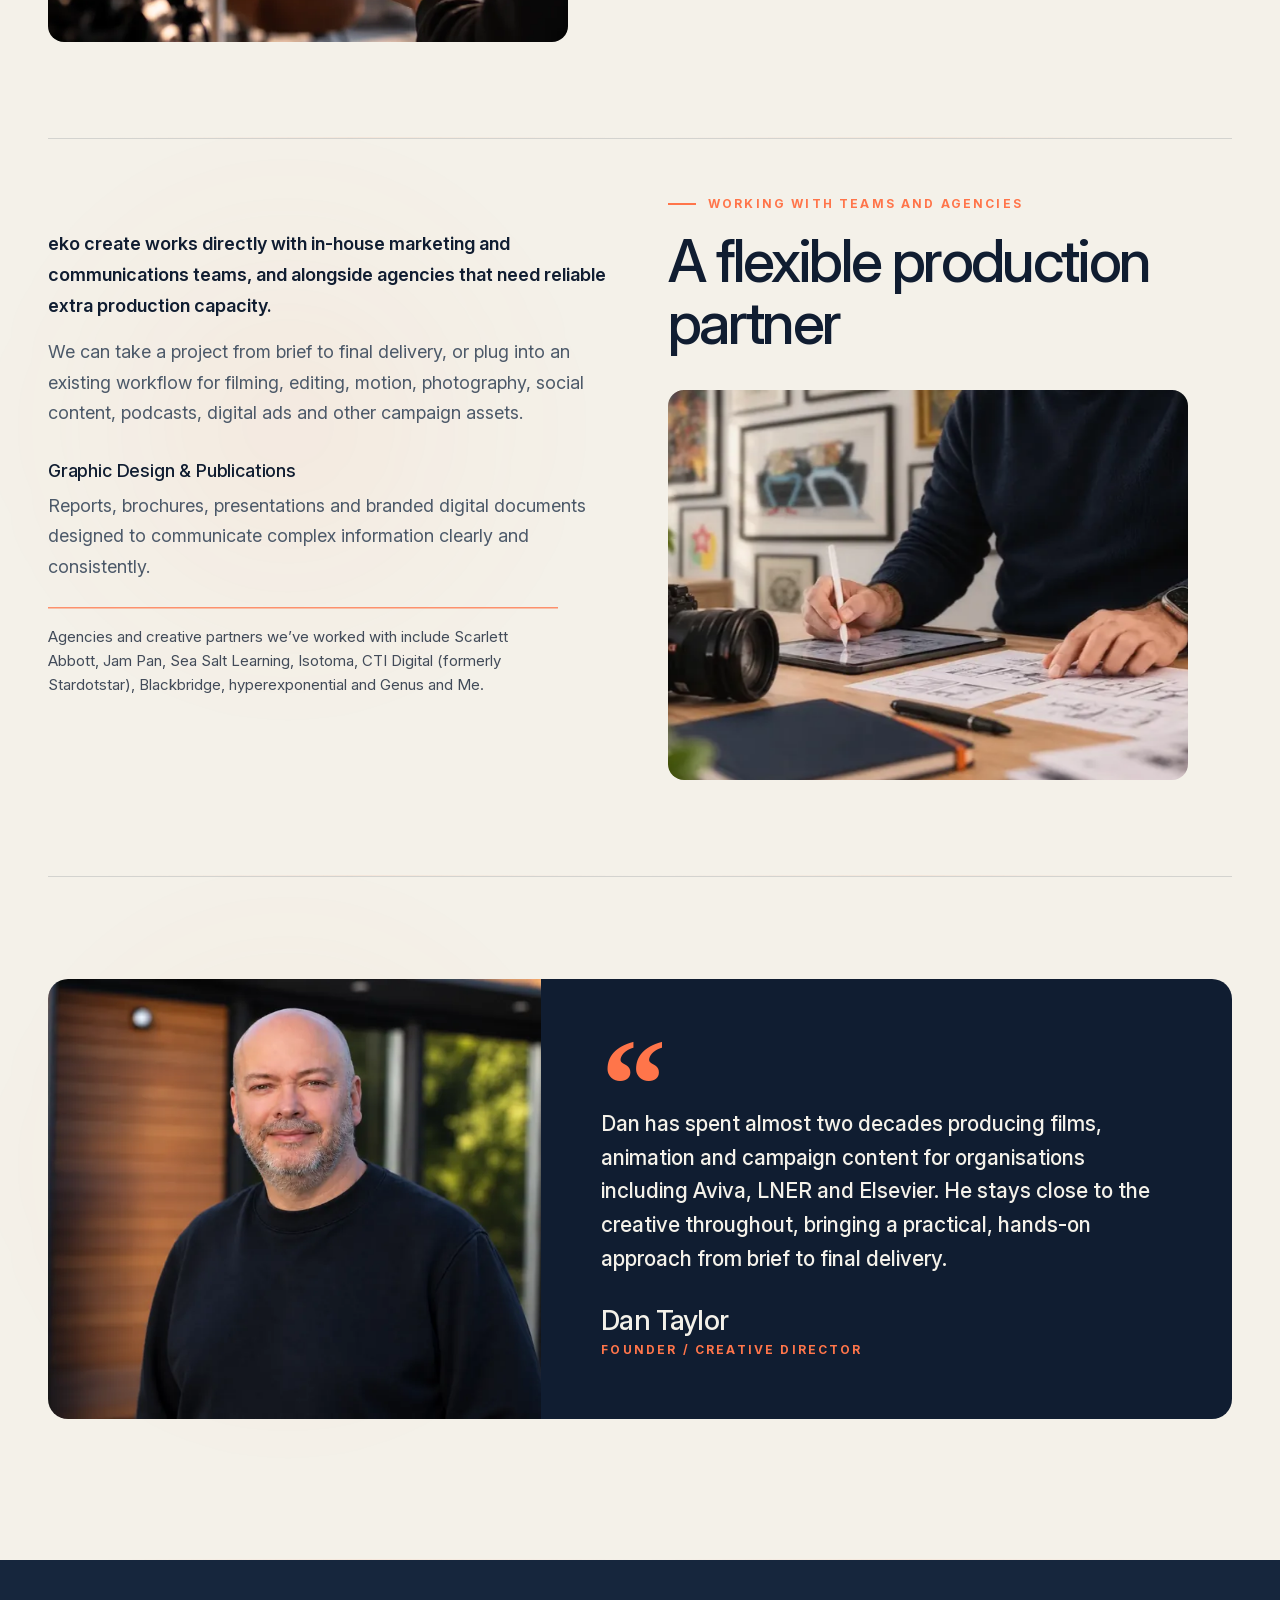
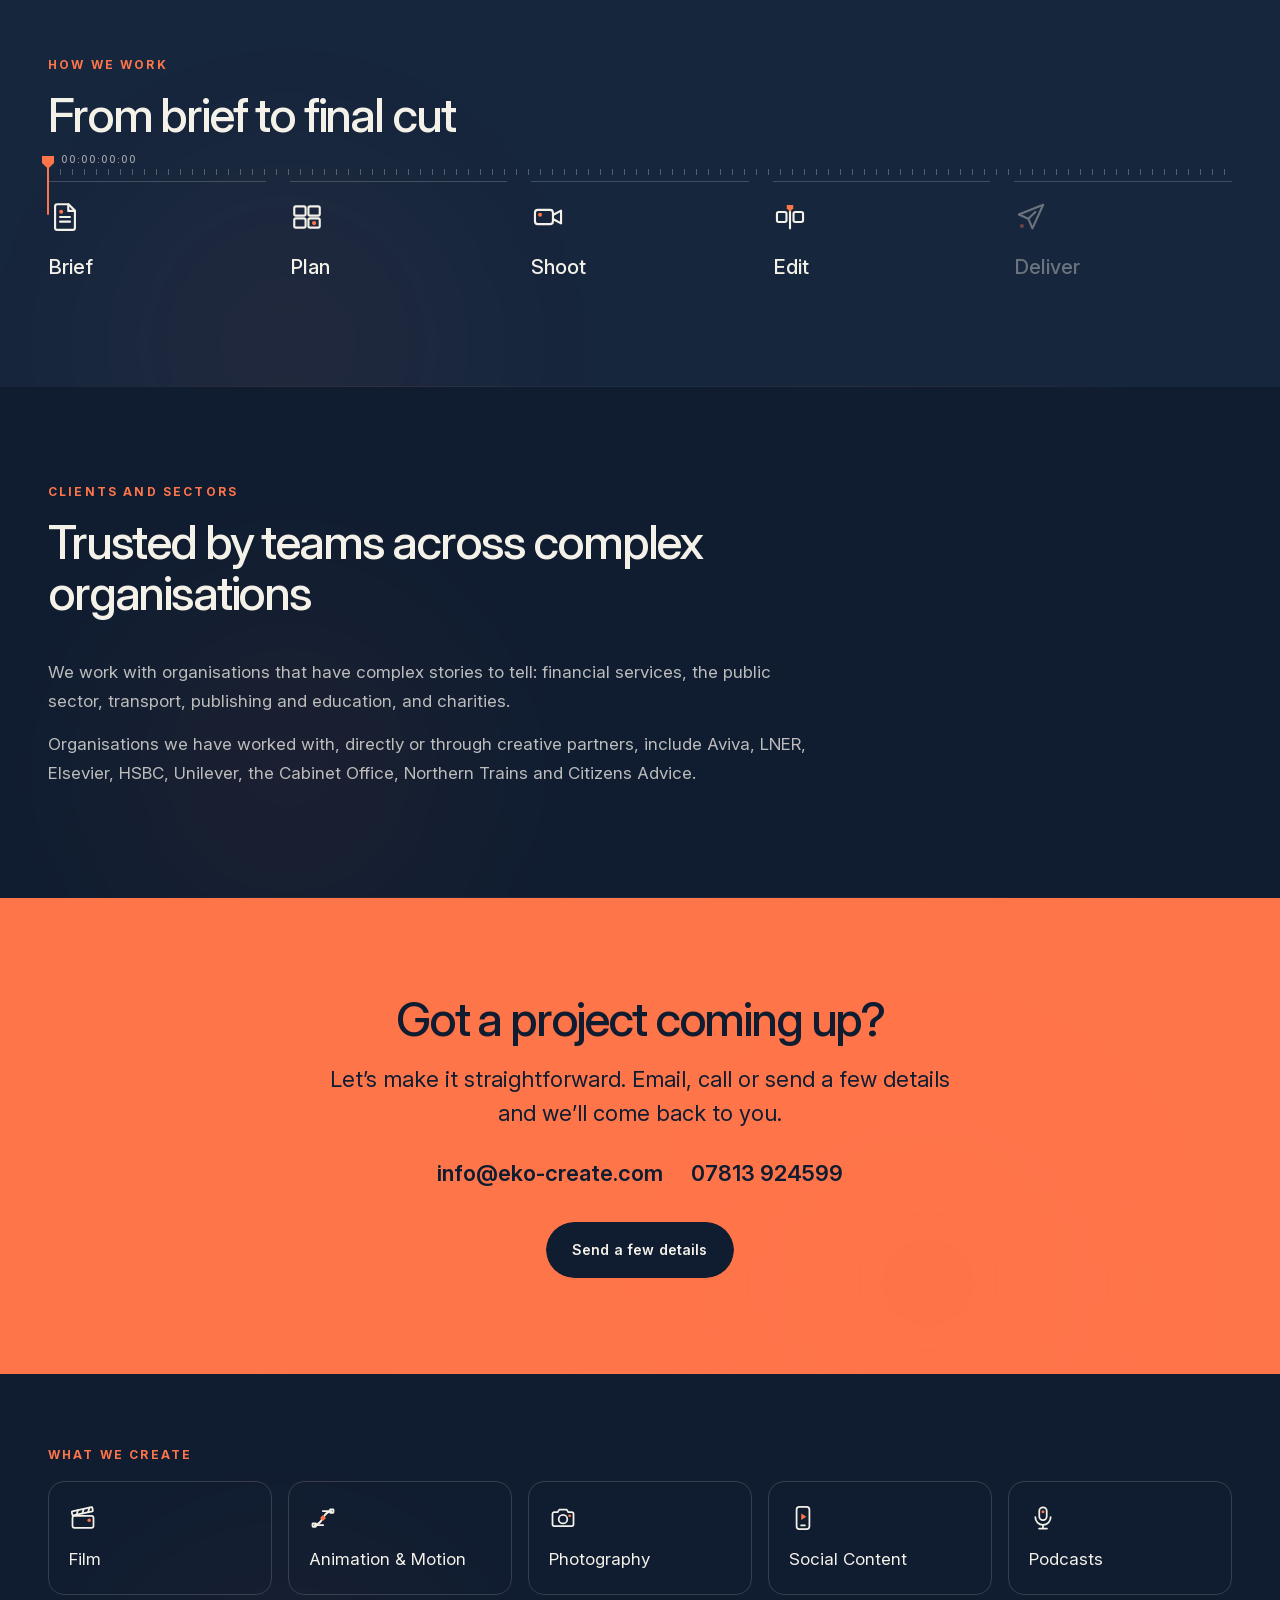
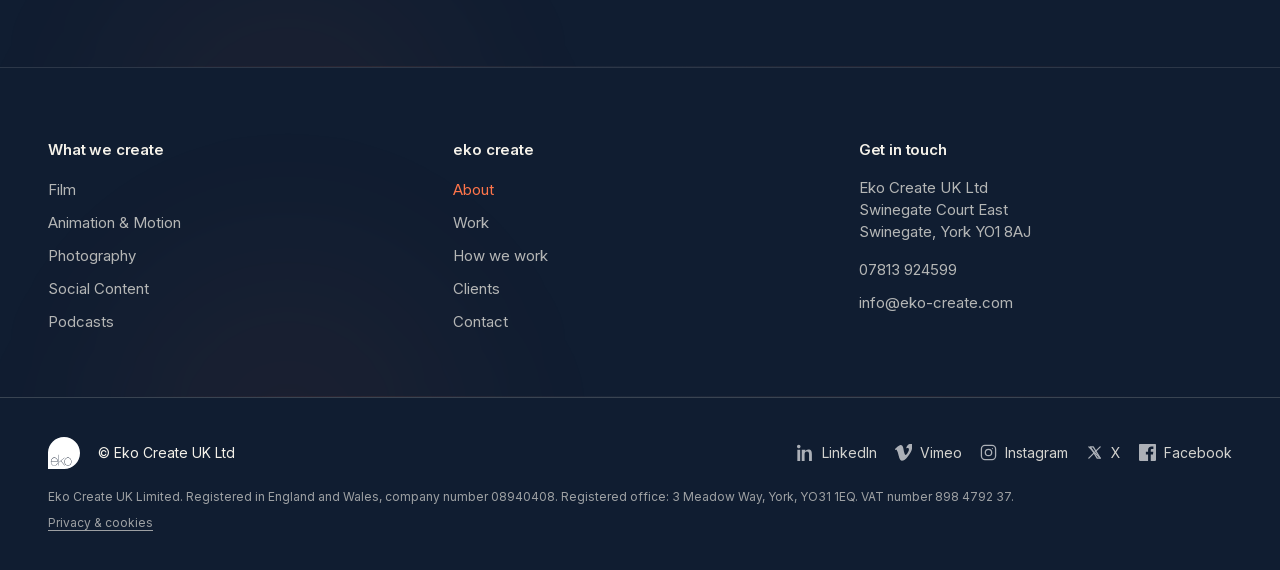
==== commit a2dcaeed: "About: partner section photo swapped to eko Storyboarding Session Co-Authored-By: Claude Opus 5.5 <n" ====
--- a/about/index.html
+++ b/about/index.html
@@ -193,7 +193,7 @@
     <section class="svc-who svc-partner" aria-labelledby="partner-h">
       <div class="container svc-who-grid">
         <div><p class="svc-kicker">Working with teams and agencies</p><h2 id="partner-h">A flexible production partner</h2>
-          <figure class="svc-who-photo"><img src="/assets/images/about/temp/studio-5.jpg" alt="Designer working with a pen tablet and colour swatches" loading="lazy"></figure>
+          <figure class="svc-who-photo"><img src="/assets/images/about/storyboarding.webp" srcset="/assets/images/about/storyboarding.w800.webp 800w, /assets/images/about/storyboarding.webp 1264w" sizes="(max-width: 980px) 100vw, 520px" width="1264" height="848" alt="Storyboard frames being sketched on a tablet at the eko create studio desk" loading="lazy"></figure>
         </div>
         <div>
           <p>eko create works directly with in-house marketing and communications teams, and alongside agencies that need reliable extra production capacity.</p>
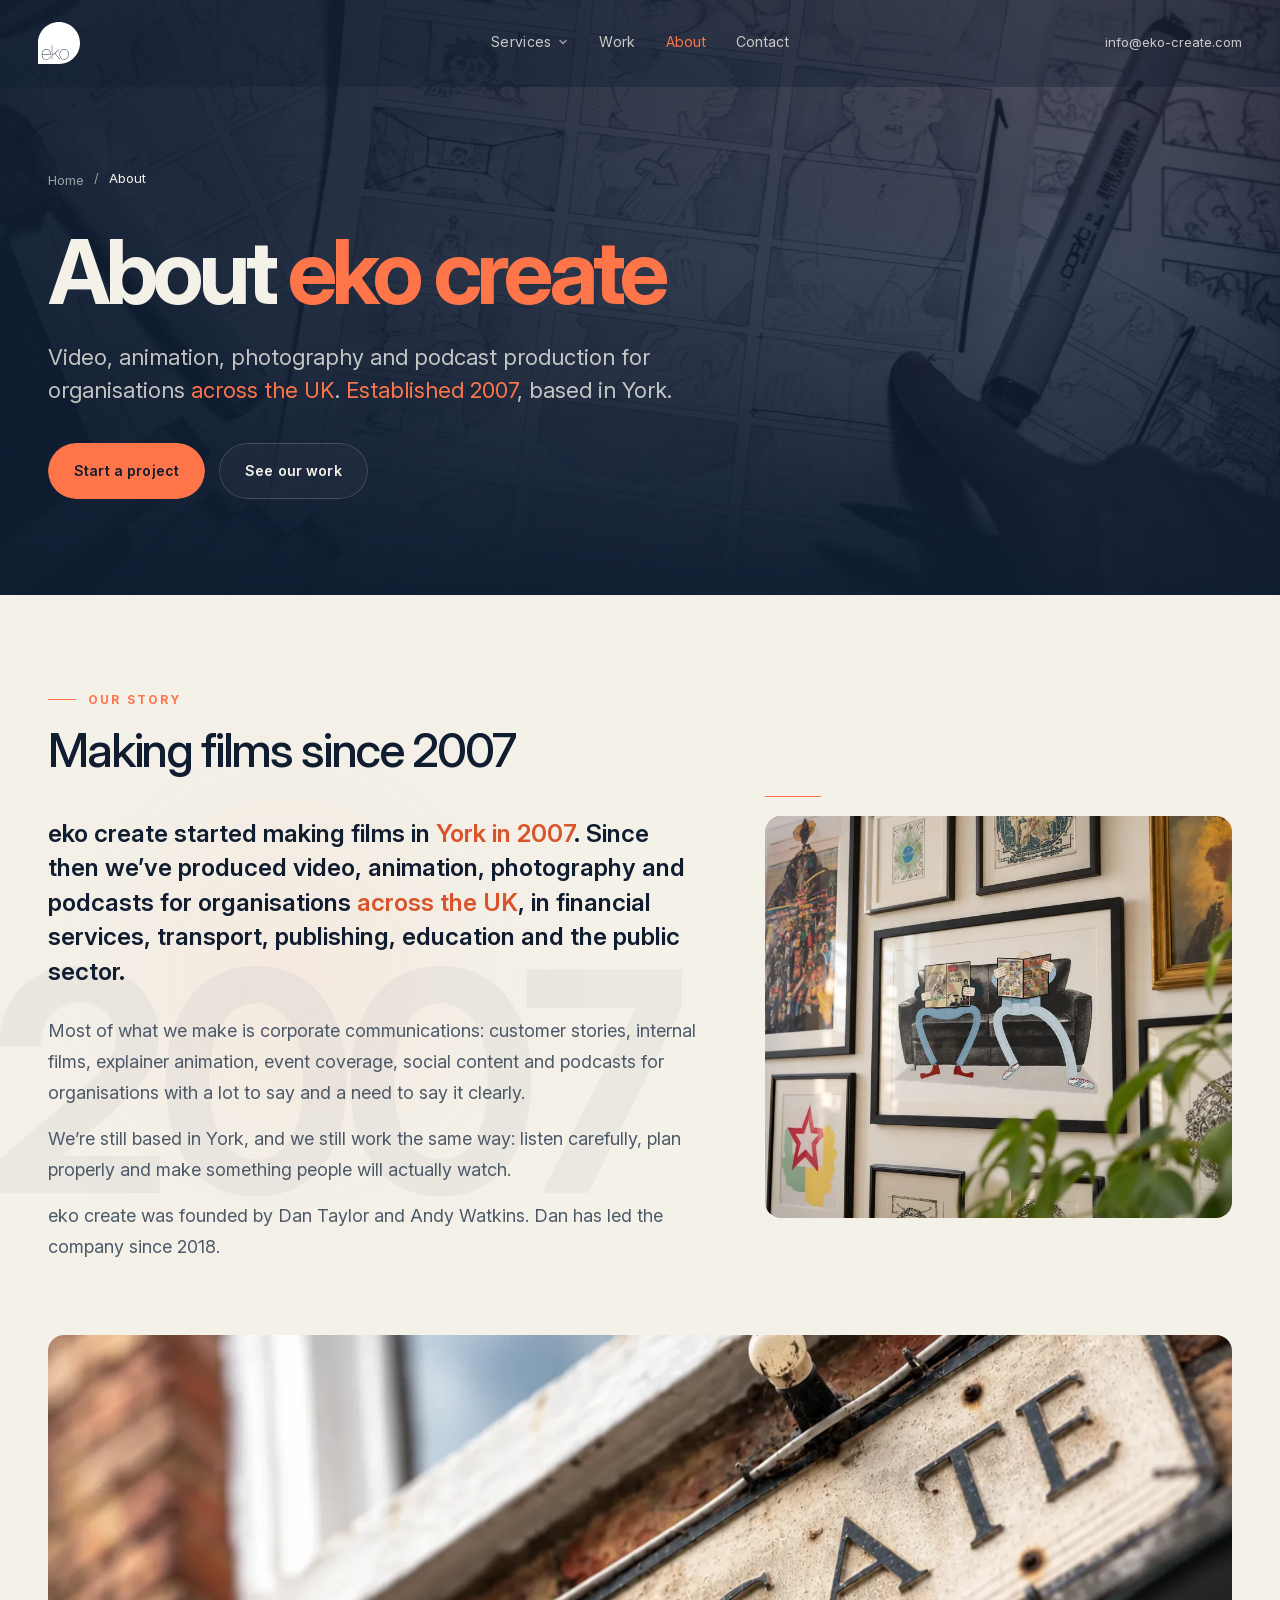
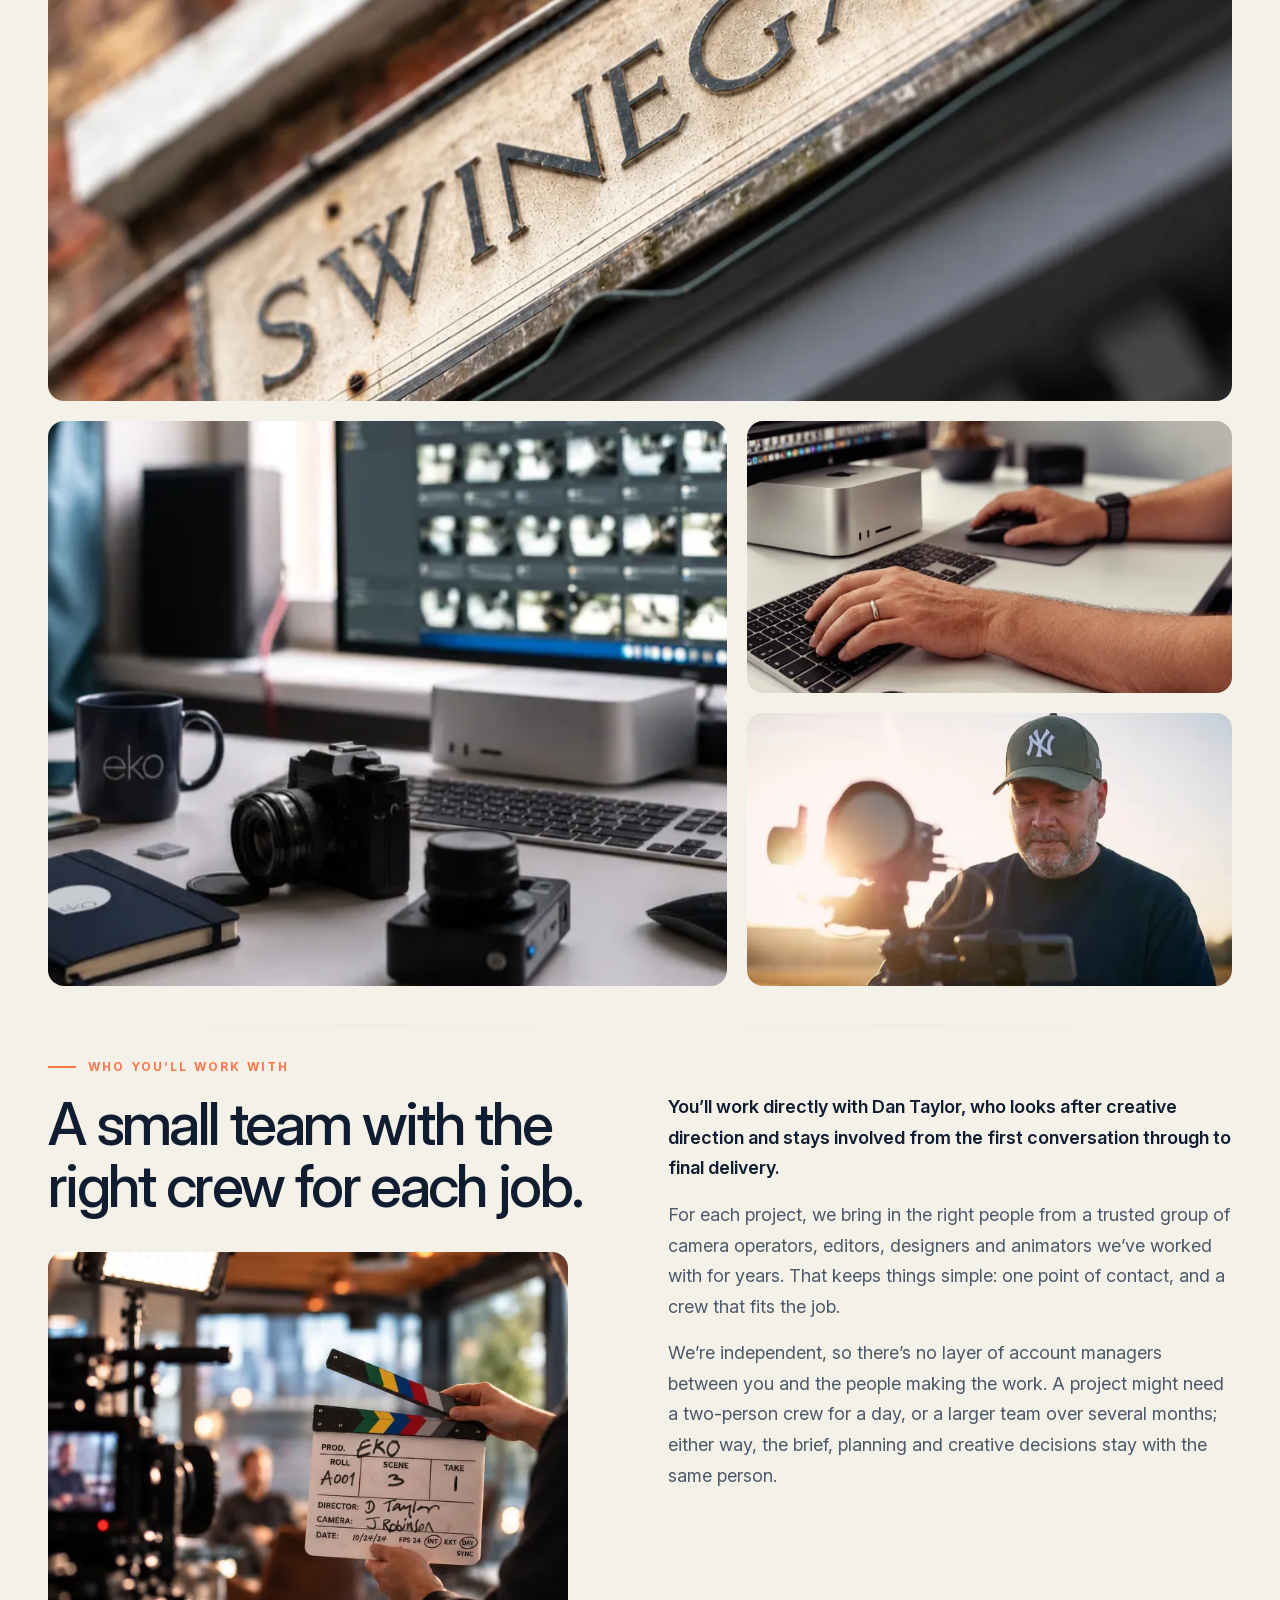
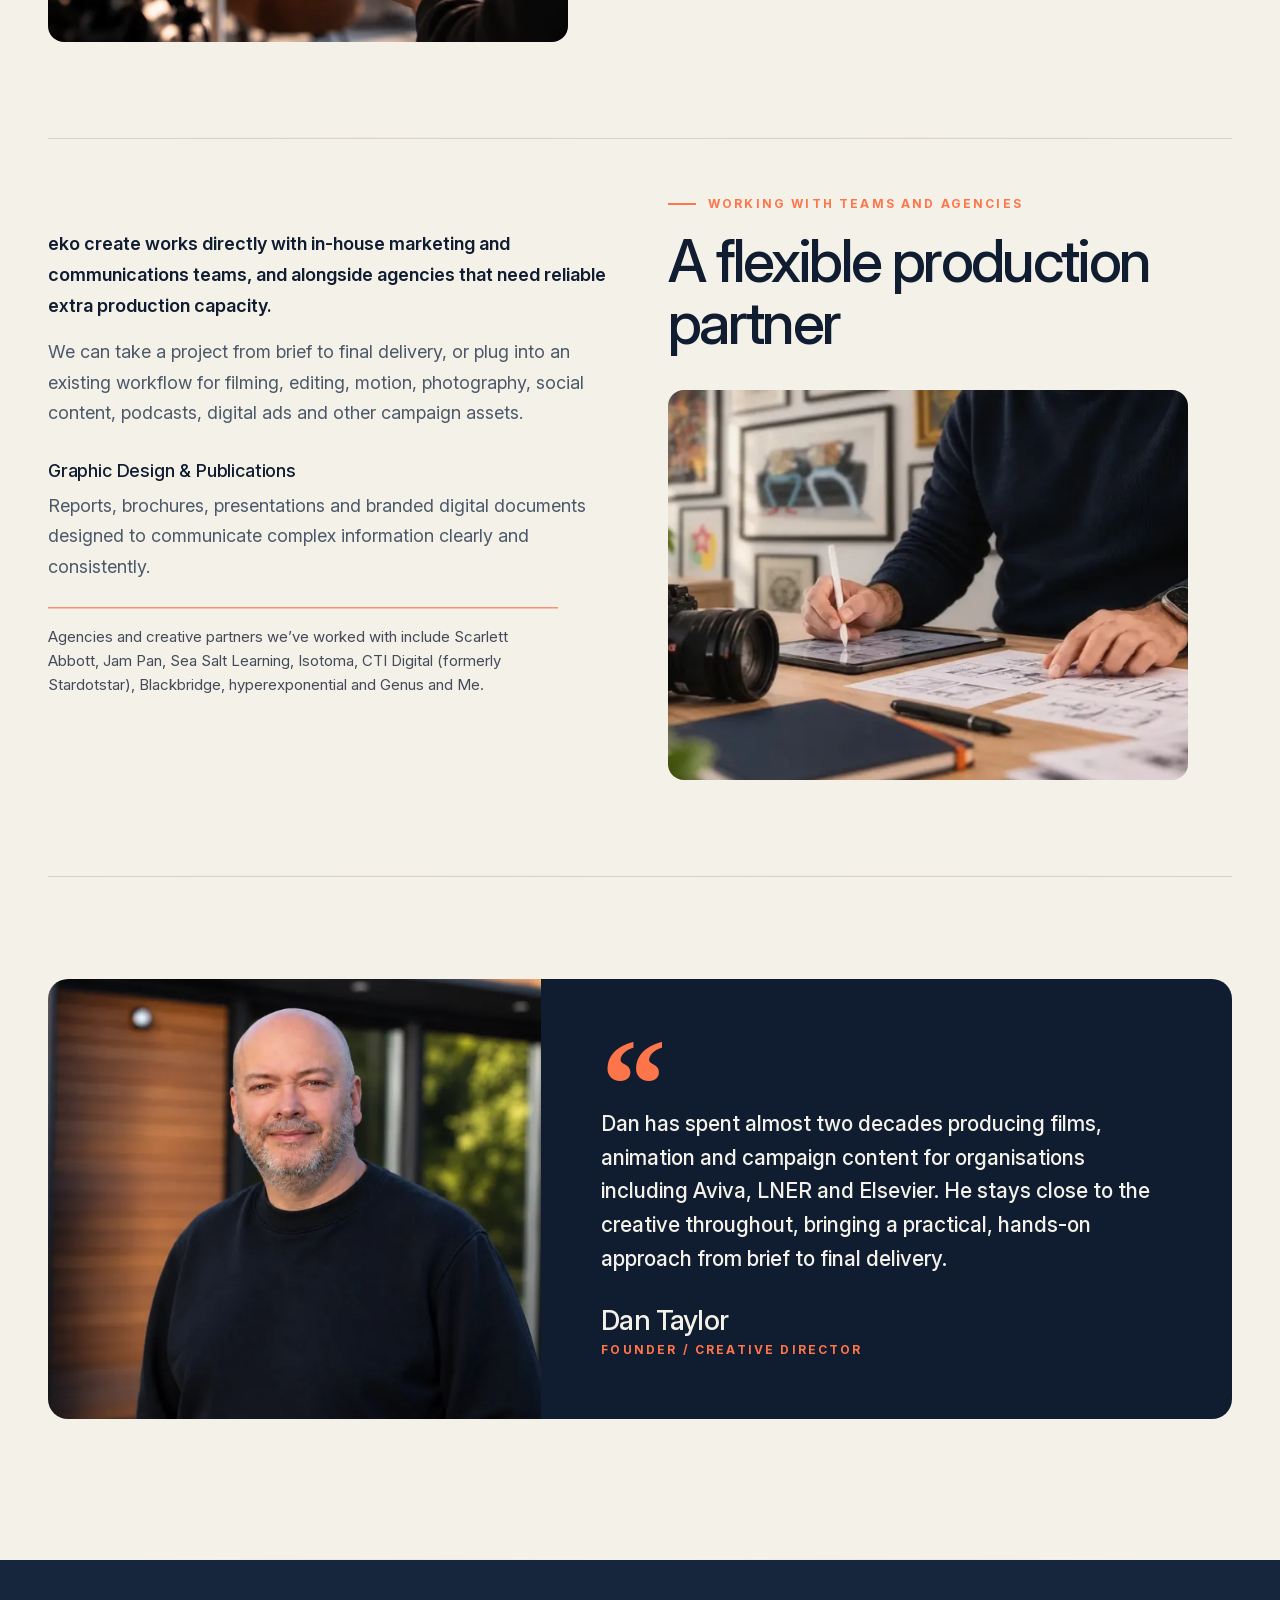
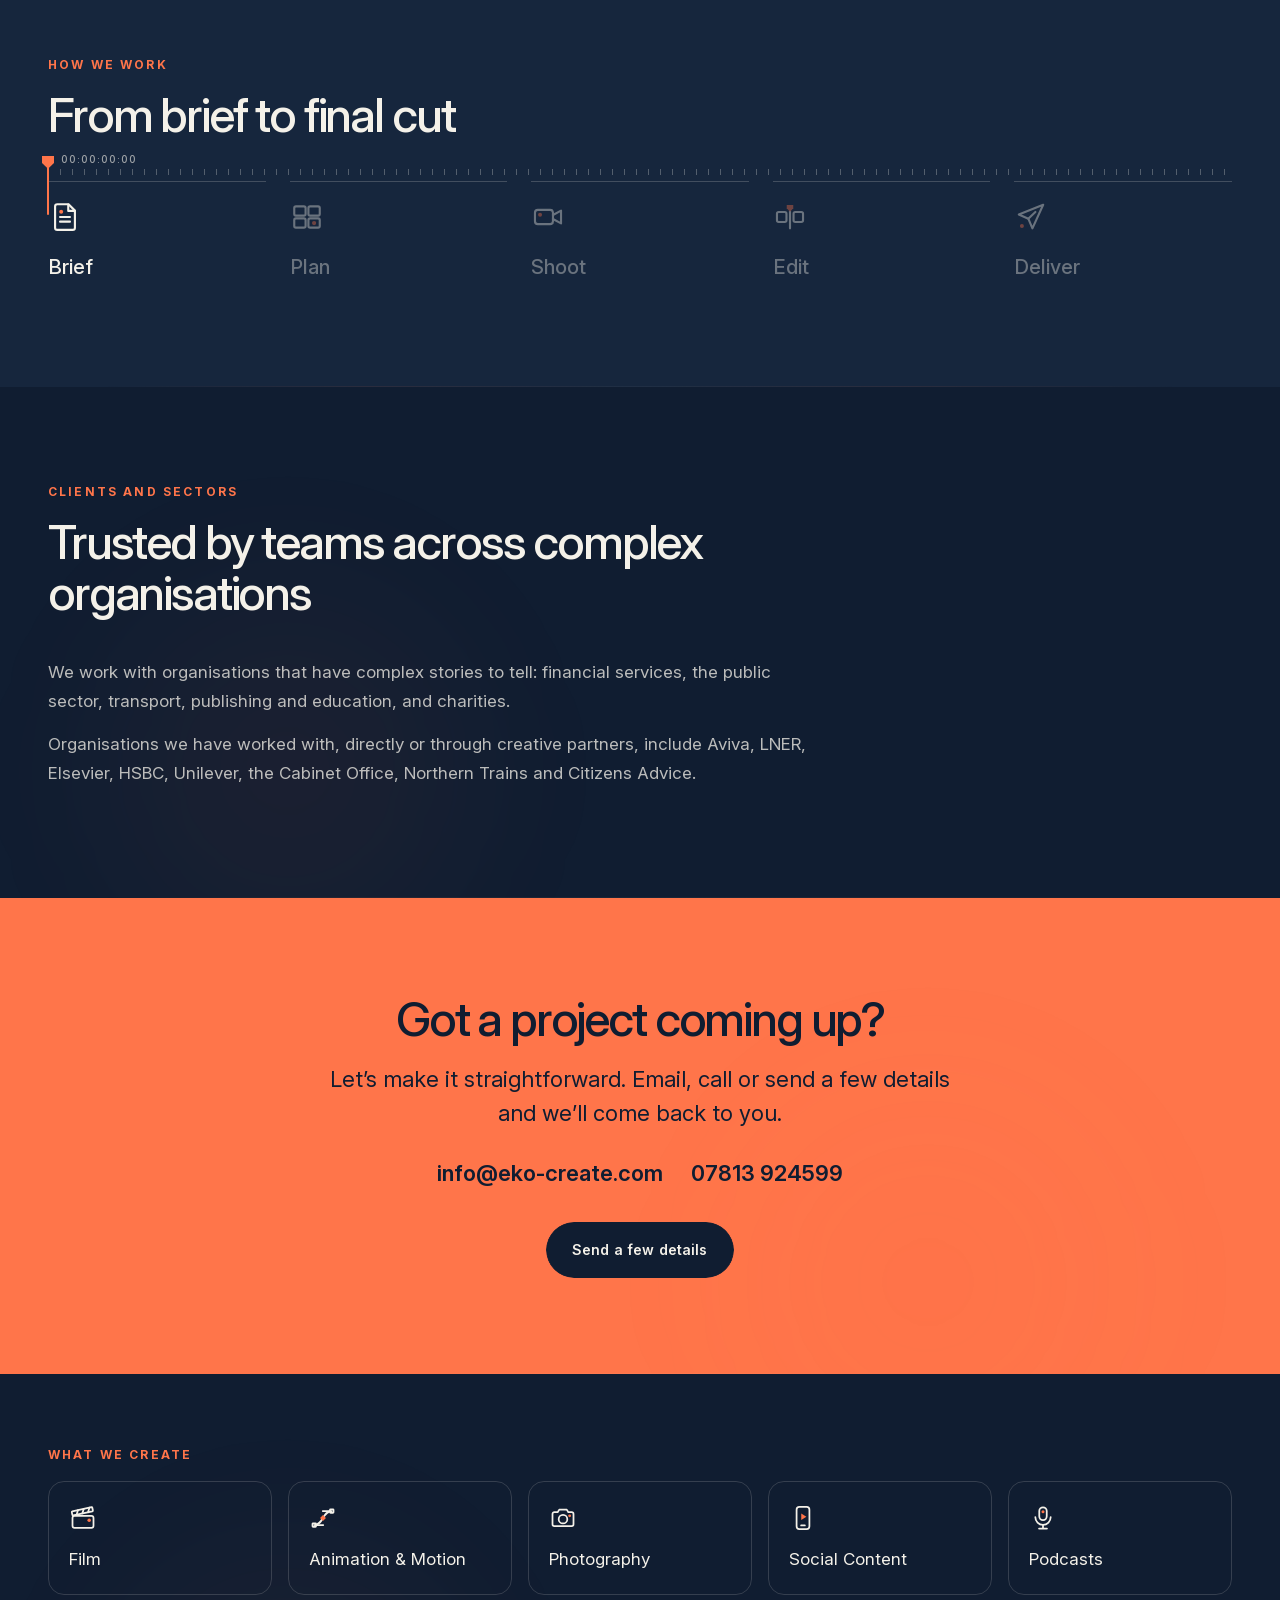
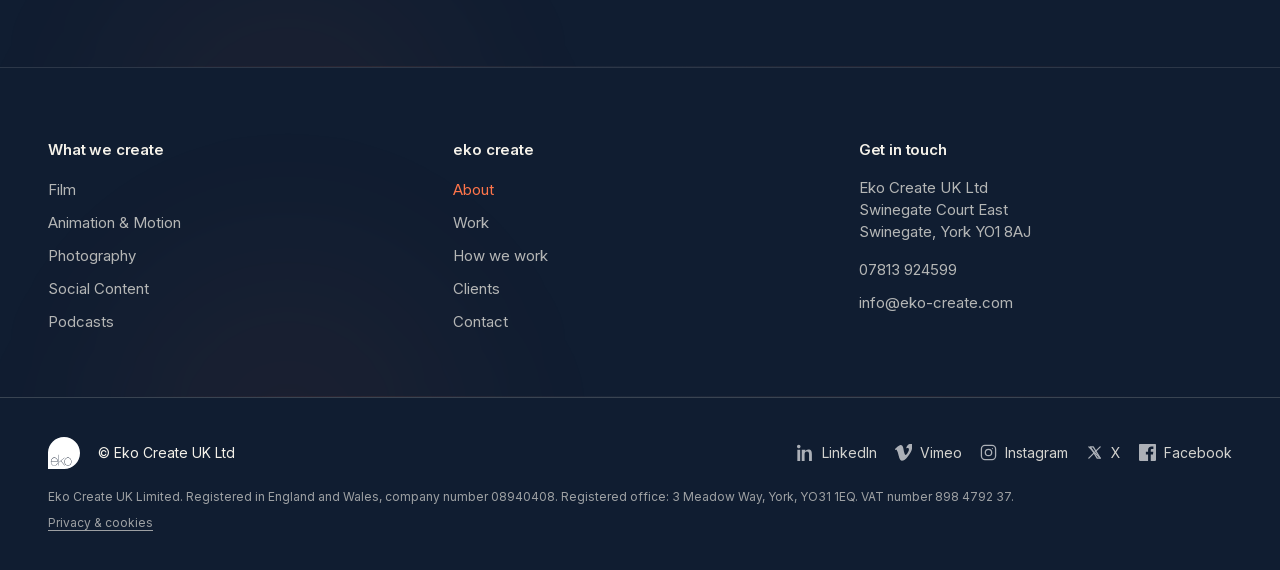
==== commit e285c161: "About: founder name shows with the panel (no separate word-rise) Co-Authored-By: Claude Opus 5.5 <no" ====
--- a/about/index.html
+++ b/about/index.html
@@ -33,7 +33,7 @@
   <link rel="stylesheet" href="/assets/css/styles.css">
   <link rel="stylesheet" href="/assets/css/hybrid.css?v=20261017-h1">
   <link rel="stylesheet" href="/assets/css/icons.css?v=20261019-s2">
-  <link rel="stylesheet" href="/assets/css/pages.css?v=20261021-f1">
+  <link rel="stylesheet" href="/assets/css/pages.css?v=20261021-f2">
   <link rel="stylesheet" href="/assets/css/motion.css?v=20261019-s1">
   <script>try{if(!matchMedia('(prefers-reduced-motion: reduce)').matches){document.documentElement.classList.add('mx');if(matchMedia('(min-width: 981px)').matches)document.documentElement.classList.add('mx-full')}}catch(e){}</script>
   <script defer src="/assets/js/motion.js?v=20261017-p2"></script>
@@ -306,6 +306,6 @@
     <a class="mobile-call" href="tel:+447813924599" aria-label="Call eko create on 07813 924599">Call</a>
   </footer>
 
-  <script src="/assets/js/pages.js?v=20261021-f1"></script>
+  <script src="/assets/js/pages.js?v=20261021-f2"></script>
 </body>
 </html>
--- a/assets/css/pages.css
+++ b/assets/css/pages.css
@@ -389,3 +389,4 @@
   .svc-founder.fd-armed .svc-founder-q{transform:none;transition-delay:.12s}
 }
 @media(prefers-reduced-motion:reduce){.svc-founder.fd-armed .svc-founder-photo,.svc-founder.fd-armed .svc-founder-txt,.svc-founder.fd-armed .svc-founder-q{opacity:1!important;transform:none!important;transition:none!important}}
+.svc-founder h2.mx-split .mx-wi{transform:none!important;transition:none!important}  /* name is a signature: no word-rise, it arrives with the panel */
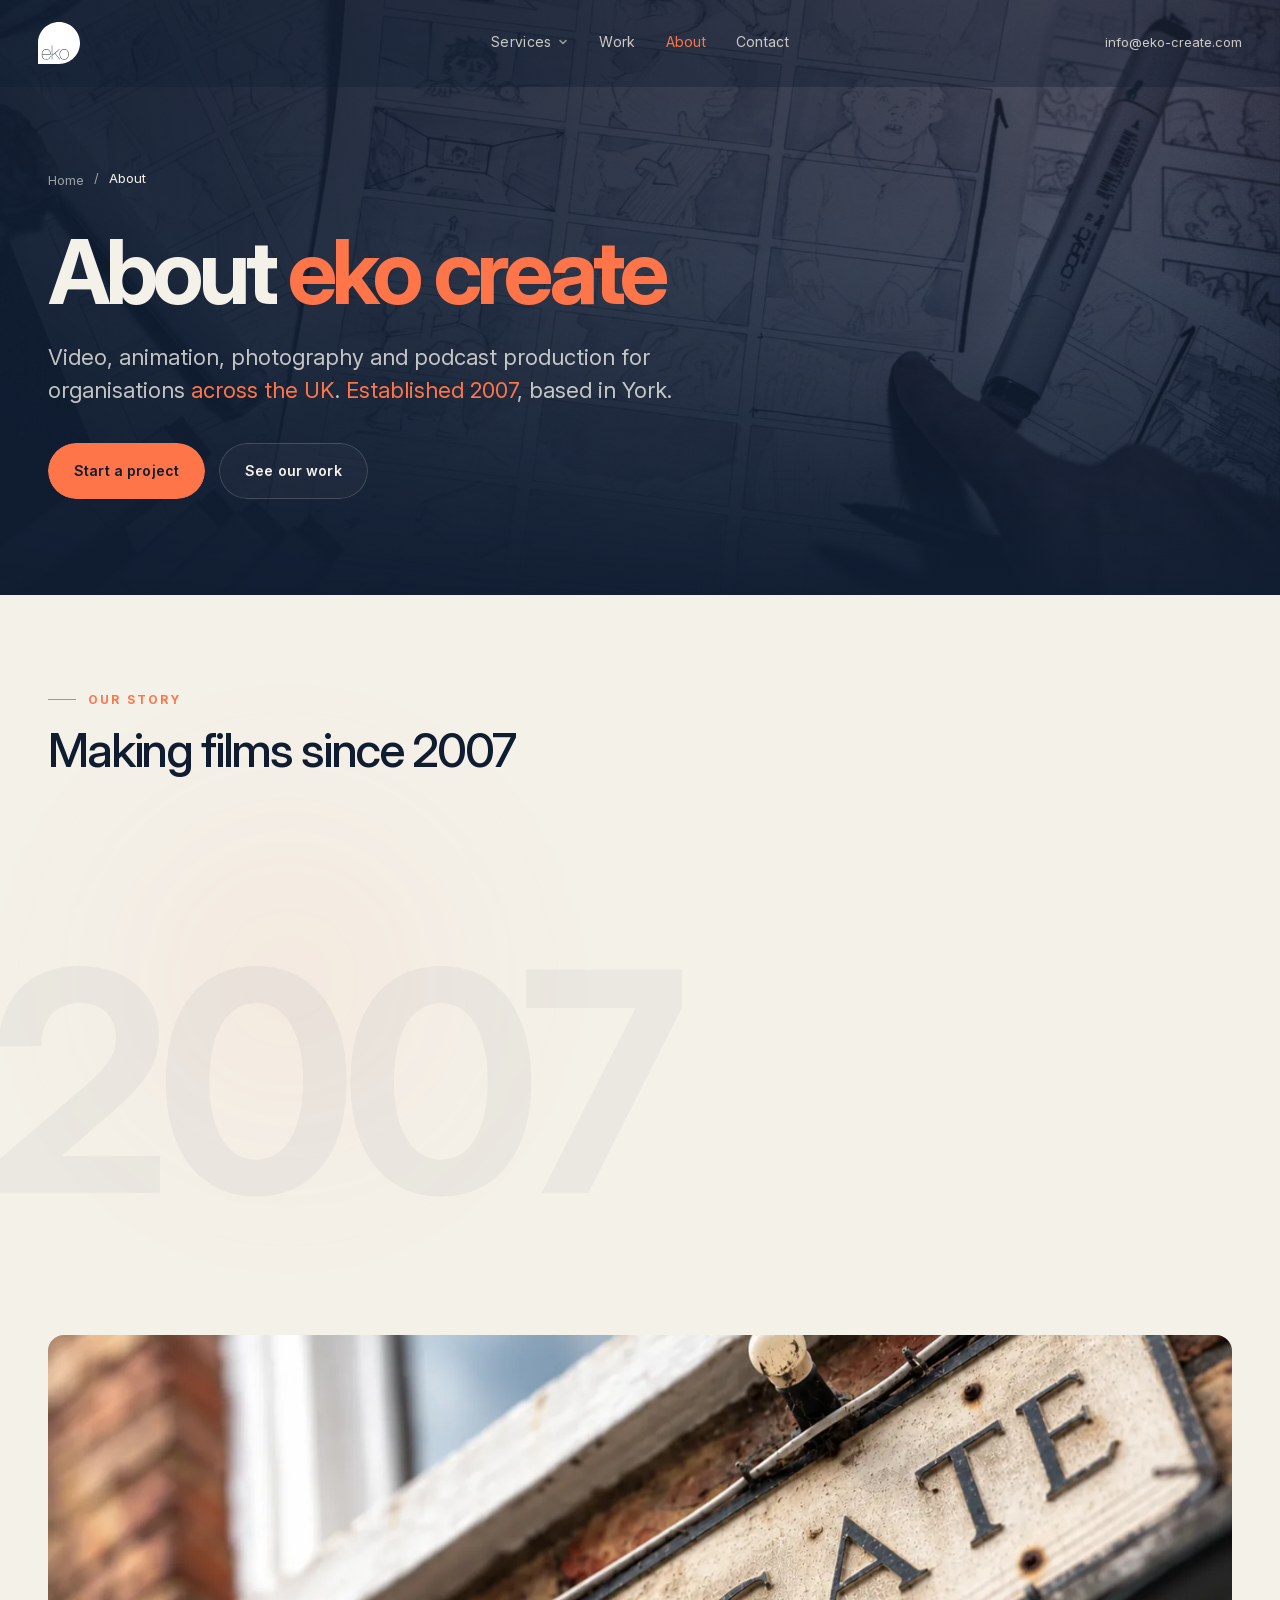
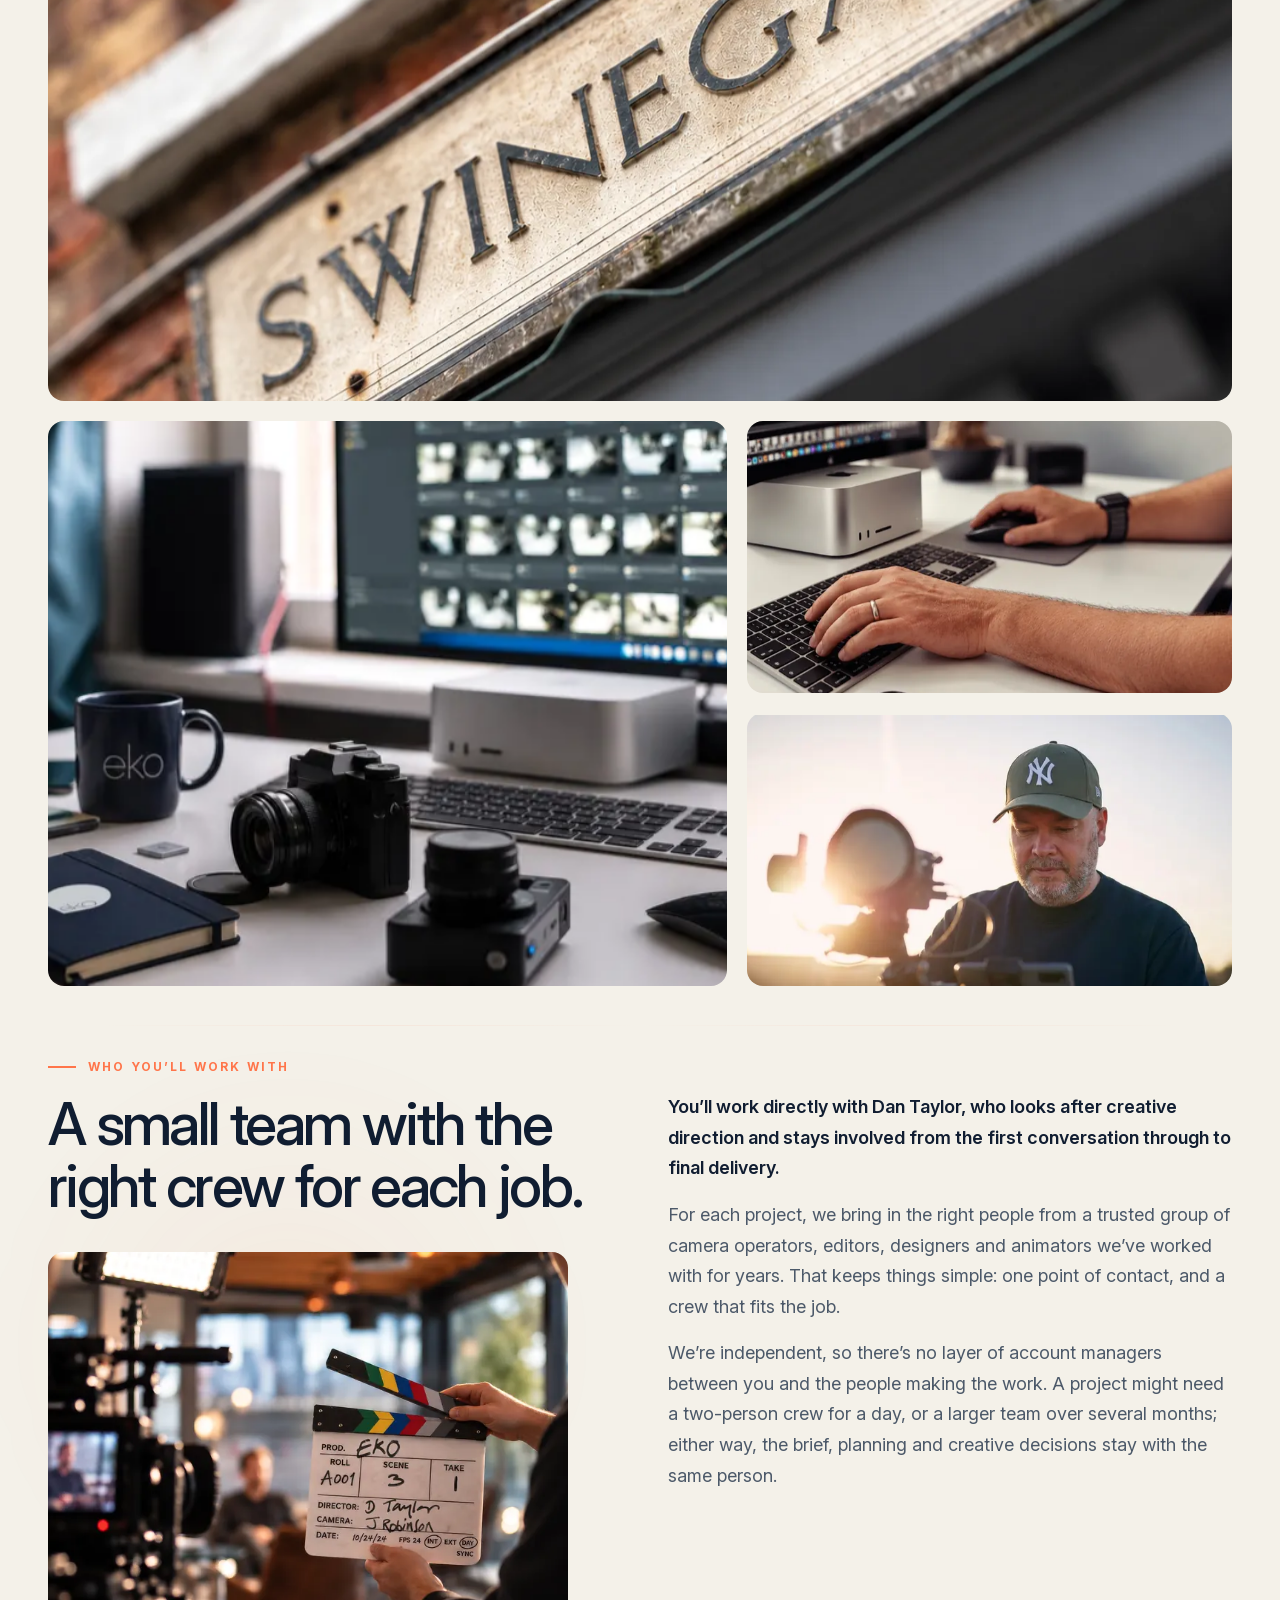
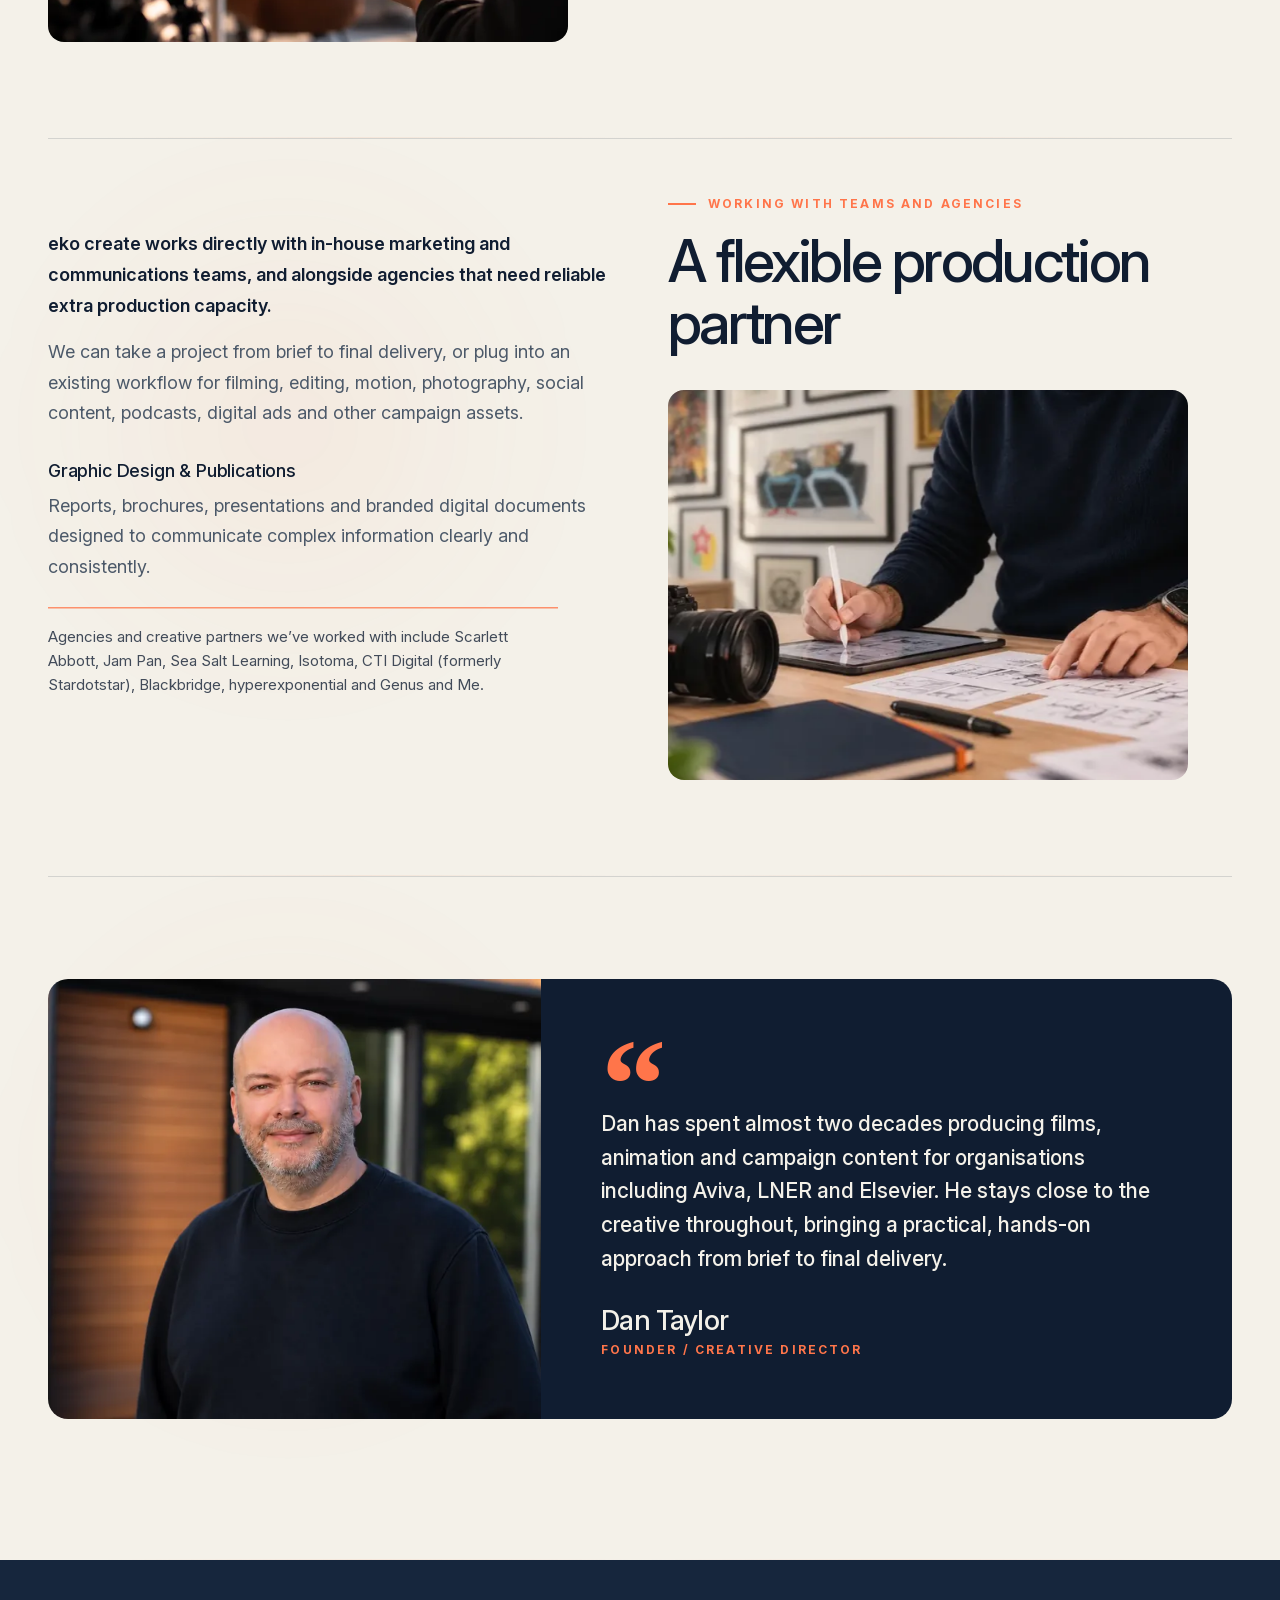
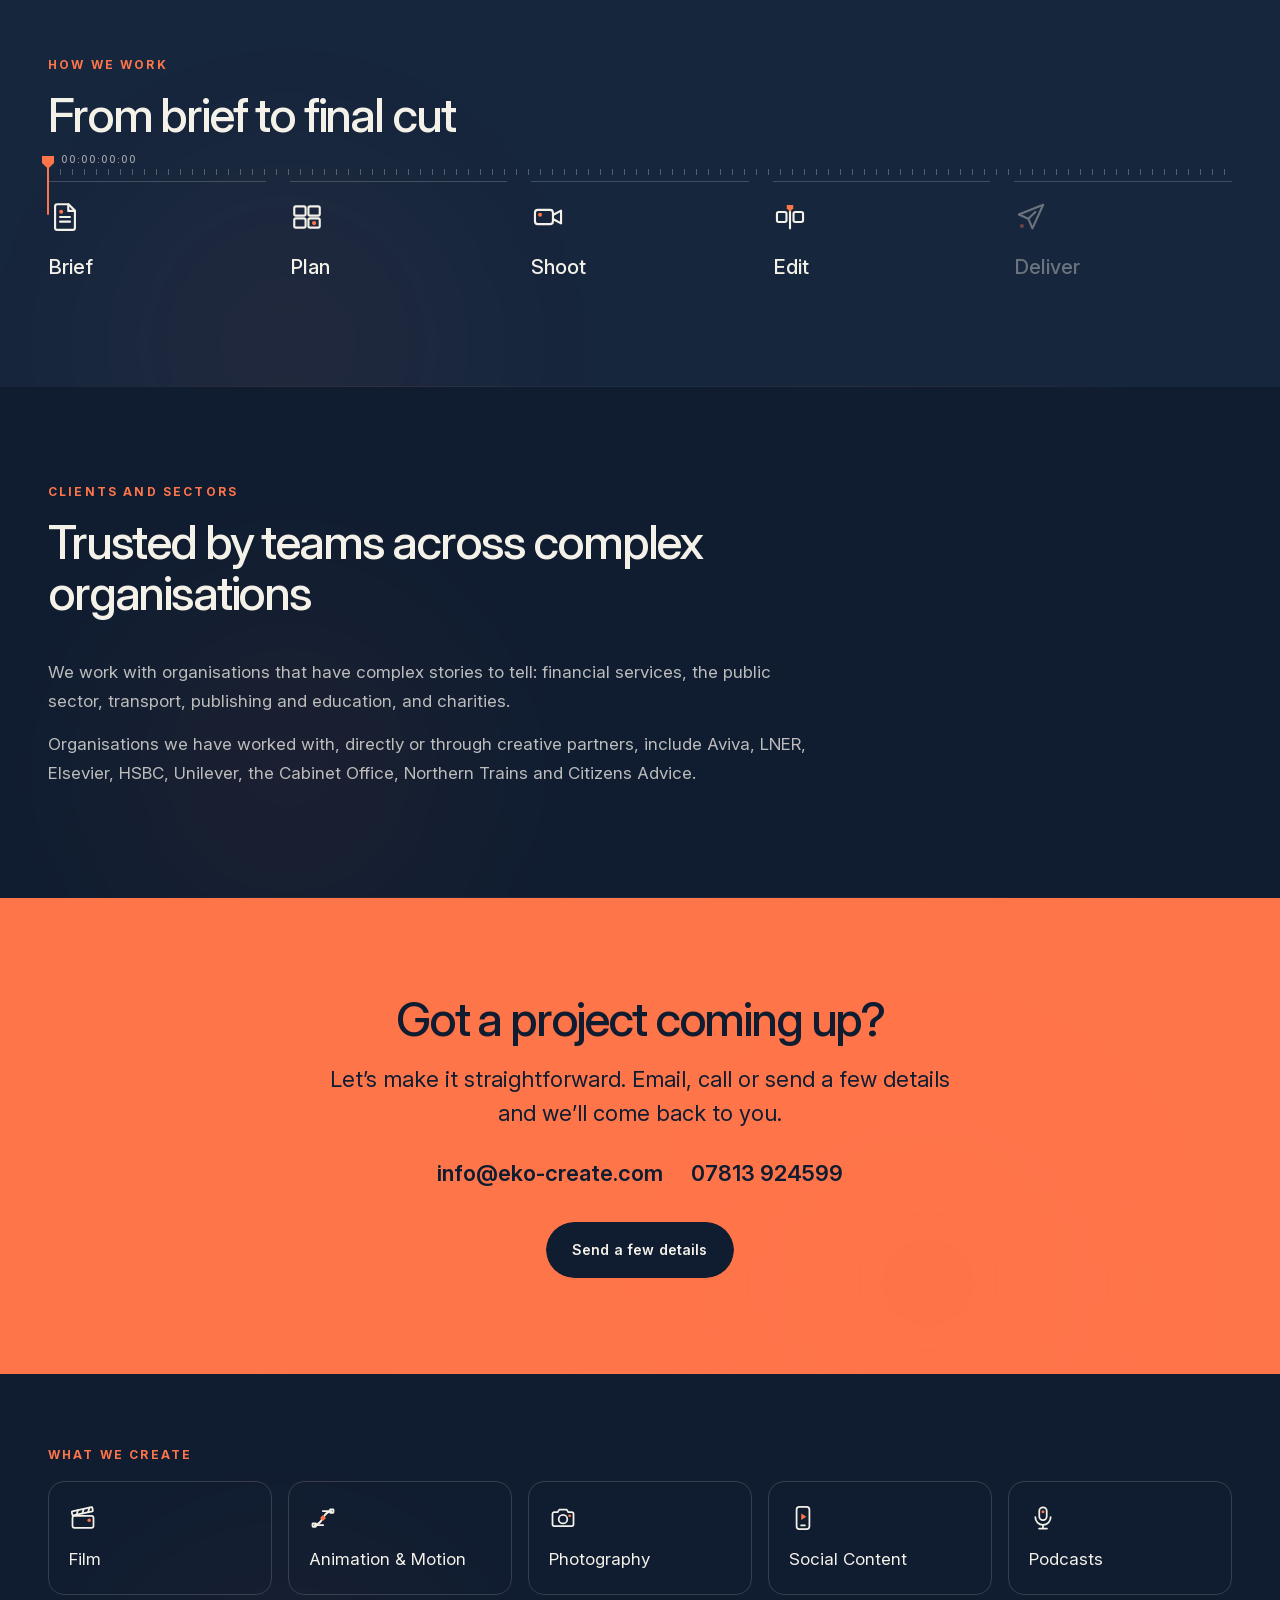
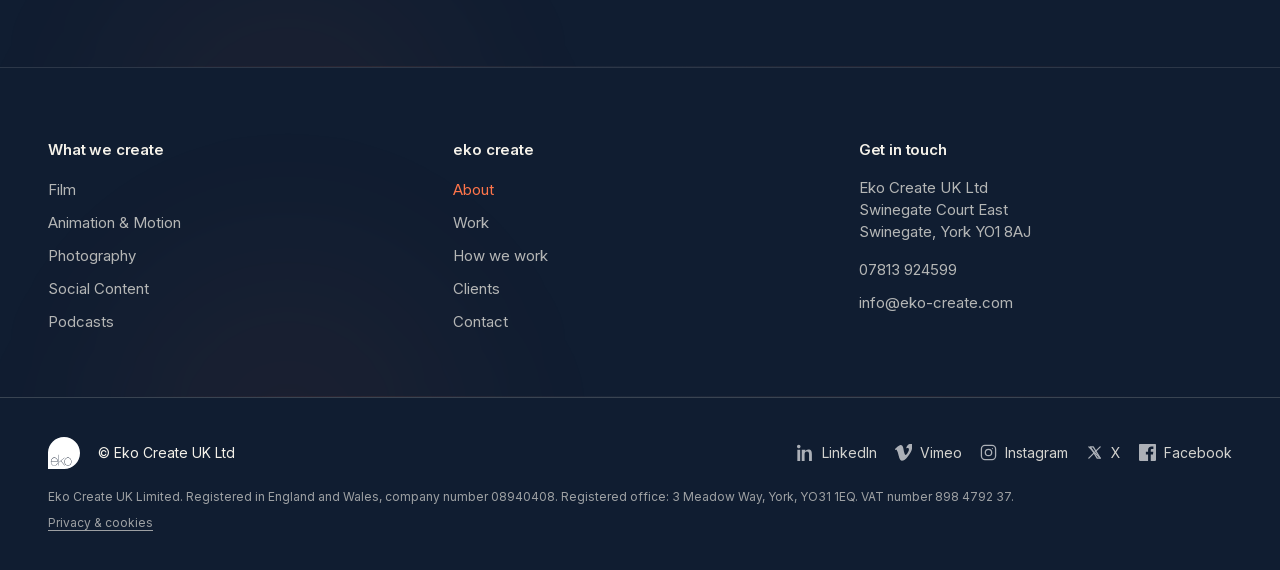
==== commit 91b9f273: "Speed: reCAPTCHA loads only near the contact form, one stylesheet per page, image sizes, week-long c" ====
--- a/about/index.html
+++ b/about/index.html
@@ -2,7 +2,7 @@
 <html lang="en-GB">
 <head>
   <meta charset="utf-8">
-  <script src="/assets/js/analytics.js?v=20261014-pv1"></script>
+  <script defer src="/assets/js/analytics.js?v=20261014-pv1"></script>
   <meta name="viewport" content="width=device-width, initial-scale=1">
   <title>About eko create | Video Production in York &amp; the UK, Est. 2007</title>
   <meta name="description" content="eko create is a video, animation, photography and podcast production company based in York, working with organisations across the UK since 2007.">
@@ -30,11 +30,7 @@
   <link rel="icon" type="image/png" sizes="192x192" href="/favicon-192.png">
   
   <link rel="apple-touch-icon" href="/assets/images/apple-touch-icon.png">
-  <link rel="stylesheet" href="/assets/css/styles.css">
-  <link rel="stylesheet" href="/assets/css/hybrid.css?v=20261017-h1">
-  <link rel="stylesheet" href="/assets/css/icons.css?v=20261019-s2">
-  <link rel="stylesheet" href="/assets/css/pages.css?v=20261021-f2">
-  <link rel="stylesheet" href="/assets/css/motion.css?v=20261019-s1">
+  <link rel="stylesheet" href="/assets/css/pages.bundle.css?v=d6411a2a">
   <script>try{if(!matchMedia('(prefers-reduced-motion: reduce)').matches){document.documentElement.classList.add('mx');if(matchMedia('(min-width: 981px)').matches)document.documentElement.classList.add('mx-full')}}catch(e){}</script>
   <script defer src="/assets/js/motion.js?v=20261017-p2"></script>
   <script type="application/ld+json">
--- a/assets/css/pages.bundle.css
+++ b/assets/css/pages.bundle.css
@@ -0,0 +1,2931 @@
+/* ---- styles.css ---- */
+:root{--eko-blue:#FF754A;--bg:#101D31;--bg2:#16263d;--panel:#1c304a;--line:rgba(244,241,233,.12);--text:#F4F1E9;--muted:#b8b8b8;--soft:#8e969f;--shadow:0 24px 70px rgba(0,0,0,.35)}*{box-sizing:border-box}html{scroll-behavior:smooth}body{margin:0;background:var(--bg);color:var(--text);font-family:Inter,ui-sans-serif,system-ui,-apple-system,BlinkMacSystemFont,"Segoe UI",Arial,sans-serif;line-height:1.55;-webkit-font-smoothing:antialiased}body.no-scroll{overflow:hidden}a{color:inherit}.container{width:min(1160px,calc(100% - 48px));margin:0 auto}.narrow{width:min(760px,calc(100% - 48px));text-align:center}.section-dark{background:var(--bg)}.section-charcoal{background:var(--bg2)}section{position:relative;padding:104px 0}.site-header{position:fixed;top:0;left:0;right:0;z-index:50;display:grid;grid-template-columns:1fr auto 1fr;align-items:center;padding:22px 38px;transition:background .35s ease,backdrop-filter .35s ease,border-color .35s ease;border-bottom:1px solid transparent}.site-header.scrolled{background:rgba(16,29,49,.8);backdrop-filter:blur(14px);border-bottom-color:var(--line)}.brand img{height:42px;width:auto;display:block}.main-nav{display:flex;gap:30px;justify-content:center;font-size:14px;letter-spacing:.02em}.main-nav a,.top-contact a{text-decoration:none;opacity:.8;transition:color .25s ease,opacity .25s ease}.main-nav a:hover,.top-contact a:hover{color:var(--eko-blue);opacity:1}.top-contact{justify-self:end;font-size:13px;color:#F4F1E9;display:flex;gap:9px;align-items:center;white-space:nowrap}.top-contact span{opacity:.35}.hero{min-height:96vh;display:flex;align-items:center;overflow:hidden;background:var(--bg)}.hero-media{position:absolute;inset:0;background:url('../images/hero.jpg') 70% center/cover no-repeat;transform:scale(1.04);animation:heroDrift 18s ease-in-out infinite alternate}.hero-overlay{position:absolute;inset:0;background:linear-gradient(90deg,rgba(16,29,49,.9) 0%,rgba(16,29,49,.74) 38%,rgba(16,29,49,.48) 100%),linear-gradient(180deg,rgba(255,117,74,.16),rgba(16,29,49,.18) 45%,rgba(16,29,49,.92) 100%)}.hero-content{position:relative;z-index:2;width:min(820px,calc(100% - 72px));margin-left:max(36px,calc((100vw - 1160px)/2));padding-top:50px}.eyebrow,.section-kicker{color:var(--eko-blue);text-transform:uppercase;letter-spacing:.18em;font-size:12px;font-weight:700;margin:0 0 18px}.hero h1{font-size:clamp(46px,7.2vw,92px);line-height:.95;letter-spacing:-.06em;margin:0;max-width:980px}.hero-copy{max-width:520px;color:var(--muted);font-size:clamp(17px,2vw,21px);margin:26px 0 0}.hero-actions{display:flex;gap:14px;flex-wrap:wrap;margin-top:34px}.btn{display:inline-flex;align-items:center;justify-content:center;padding:14px 22px;border-radius:999px;text-decoration:none;border:1px solid var(--line);font-weight:700;letter-spacing:.01em;transition:transform .25s ease,background .25s ease,border-color .25s ease,color .25s ease,box-shadow .25s ease}.btn:hover{transform:translateY(-3px)}.btn-primary{background:var(--eko-blue);border-color:var(--eko-blue);color:#F4F1E9;box-shadow:0 12px 30px rgba(255,117,74,.22)}.btn-ghost{background:rgba(244,241,233,.03);color:#F4F1E9}.btn-ghost:hover{border-color:var(--eko-blue);color:var(--eko-blue)}.scroll-cue{position:absolute;bottom:30px;left:50%;transform:translateX(-50%);z-index:2;width:30px;height:48px;border:1px solid rgba(244,241,233,.35);border-radius:24px}.scroll-cue span{display:block;width:4px;height:8px;border-radius:8px;background:#F4F1E9;margin:10px auto;animation:cue 1.8s infinite}.reel-section{overflow:hidden}.reel-frame{width:min(980px,calc(100% - 48px));margin:44px auto 0;border:1px solid var(--line);border-radius:26px;background:#090a0b;box-shadow:var(--shadow);overflow:hidden;aspect-ratio:16/9;transform-origin:center}.reel-frame iframe{width:100%;height:100%;border:0;display:block}.blue-statement{background:var(--eko-blue);color:#F4F1E9;padding:94px 0;overflow:hidden}.statement-inner{text-align:center}.statement-inner h2{font-size:clamp(38px,6vw,74px);line-height:1;letter-spacing:-.05em;margin:0 0 22px}.statement-inner p{font-size:clamp(20px,2.7vw,32px);line-height:1.25;margin:0 auto;max-width:920px;font-weight:600}.intro-grid{display:grid;grid-template-columns:.9fr 1.1fr;gap:80px;align-items:start}.intro h2,.section-heading h2,.clients h2,.contact h2,.address-card h2{font-size:clamp(34px,5vw,64px);line-height:1;letter-spacing:-.045em;margin:0}.intro-copy{font-size:19px;color:var(--muted)}.intro-copy p:first-child{margin-top:0}.based{color:#F4F1E9;border-left:3px solid var(--eko-blue);padding-left:18px}.section-heading{display:flex;justify-content:space-between;gap:40px;align-items:end;margin-bottom:46px}.services .section-heading{display:block;text-align:center;width:min(840px,100%);margin:0 auto 46px}.section-heading.centered{display:block;text-align:center;width:min(820px,100%);margin:0 auto 44px}.section-heading p{color:var(--muted);max-width:640px}.service-grid{display:grid;grid-template-columns:repeat(4,1fr);gap:18px}.service-card,.process-step,.address-card,.portfolio-item,.contact-form,.map-card{background:linear-gradient(180deg,rgba(244,241,233,.045),rgba(244,241,233,.02));border:1px solid var(--line);border-radius:24px;padding:28px;box-shadow:0 0 0 rgba(0,0,0,0);transition:transform .35s ease,border-color .35s ease,box-shadow .35s ease,background .35s ease}.service-card:hover,.portfolio-item:hover,.process-step:hover,.address-card:hover{transform:translateY(-8px);border-color:rgba(255,117,74,.55);box-shadow:0 28px 70px rgba(0,0,0,.28)}.service-card span{display:block;color:var(--eko-blue);font-weight:800;margin-bottom:42px}.service-card h3{font-size:24px;line-height:1.06;margin:0 0 14px}.service-card p{margin:0;color:var(--muted)}.process-row{display:grid;grid-template-columns:repeat(5,1fr);gap:16px}.process-step{min-height:160px;display:flex;flex-direction:column;align-items:flex-start;justify-content:space-between;gap:24px;position:relative;overflow:hidden}.process-step::after{content:"";position:absolute;inset:auto 18px 16px auto;width:70px;height:70px;border-radius:50%;background:rgba(255,117,74,.08);filter:blur(18px);opacity:0;transition:opacity .35s ease,transform .35s ease}.process-step:hover::after{opacity:1;transform:scale(1.15)}.process-step strong{font-size:24px}.process-icon{width:42px;height:42px;display:grid;place-items:center;color:var(--eko-blue);opacity:.92;transition:transform .35s ease,filter .35s ease}.process-step:hover .process-icon{transform:translateY(-3px) scale(1.04);filter:drop-shadow(0 0 16px rgba(255,117,74,.36))}.process-icon svg{width:42px;height:42px;display:block;fill:none;stroke:currentColor;stroke-width:2.2;stroke-linecap:round;stroke-linejoin:round}.clients{text-align:center}.logo-strip{margin-top:42px;display:flex;justify-content:center;align-items:center;gap:52px;flex-wrap:wrap}.logo-strip img{max-width:150px;max-height:54px;filter:brightness(0) invert(1);opacity:.72;transition:opacity .3s ease,transform .3s ease,filter .3s ease}.logo-strip img:hover{opacity:1;transform:translateY(-3px)}.portfolio-head{align-items:start}.filters{display:flex;gap:8px;flex-wrap:wrap;justify-content:flex-end}.filter{background:rgba(244,241,233,.04);border:1px solid var(--line);color:var(--muted);padding:9px 13px;border-radius:999px;cursor:pointer;transition:all .25s ease}.filter:hover,.filter.active{color:#F4F1E9;background:var(--eko-blue);border-color:var(--eko-blue)}.portfolio-grid{display:grid;grid-template-columns:repeat(3,1fr);gap:20px}.portfolio-item{padding:0;overflow:hidden;cursor:pointer;transform-origin:center}.portfolio-item.is-hiding{opacity:0;transform:scale(.94) translateY(14px);pointer-events:none}.portfolio-thumb{position:relative;aspect-ratio:16/10;background:linear-gradient(135deg,#25313a,#0e1012);overflow:hidden}.portfolio-thumb::before{content:"";position:absolute;inset:0;background:radial-gradient(circle at 70% 30%,rgba(255,117,74,.45),transparent 34%),linear-gradient(135deg,rgba(244,241,233,.1),transparent);transition:transform .45s ease;transform:scale(1)}.portfolio-item:hover .portfolio-thumb::before{transform:scale(1.08)}.portfolio-thumb::after{content:"▶";position:absolute;right:20px;bottom:18px;width:48px;height:48px;border-radius:50%;display:grid;place-items:center;background:var(--eko-blue);box-shadow:0 12px 30px rgba(255,117,74,.25);transform:translateY(10px);opacity:0;transition:all .3s ease}.portfolio-item:hover .portfolio-thumb::after{transform:translateY(0);opacity:1}.portfolio-body{padding:24px}.portfolio-body small{color:var(--eko-blue);text-transform:uppercase;letter-spacing:.12em;font-weight:800}.portfolio-body h3{font-size:24px;line-height:1.08;margin:10px 0}.portfolio-body p{color:var(--muted);margin:0}.contact-grid{display:grid;grid-template-columns:.8fr 1.2fr;gap:50px;align-items:start}.contact-copy p{color:var(--muted);font-size:18px}.direct-contact a{color:#F4F1E9;text-decoration:none}.direct-contact a:hover{color:var(--eko-blue)}.contact-form{display:grid;gap:18px}.contact-form label{display:grid;gap:8px;color:var(--muted);font-weight:600}.contact-form input,.contact-form textarea{width:100%;border:1px solid var(--line);background:rgba(0,0,0,.22);border-radius:14px;padding:14px 16px;color:#F4F1E9;font:inherit;transition:border-color .25s ease,box-shadow .25s ease}.contact-form input:focus,.contact-form textarea:focus{outline:none;border-color:var(--eko-blue);box-shadow:0 0 0 4px rgba(255,117,74,.13)}.hidden{display:none}.map-grid{display:grid;grid-template-columns:1.15fr .85fr;gap:28px;align-items:stretch}.map-card{padding:0;overflow:hidden;min-height:380px}.map-card #map{height:100%;min-height:380px;background:#0c0e10}.address-card{display:flex;flex-direction:column;justify-content:center}.address-card p{color:var(--muted);font-size:18px}.address-card a{text-decoration:none}.address-card a:hover{color:var(--eko-blue)}.site-footer{background:#0b0d0f;border-top:1px solid var(--line);padding:28px 0;color:var(--muted)}.footer-inner{display:flex;align-items:center;justify-content:space-between;gap:20px}.social-icons{display:flex;gap:18px}.social-icons a{text-decoration:none;color:var(--muted);font-size:14px;transition:color .25s ease,transform .25s ease}.social-icons a:hover{color:var(--eko-blue);transform:translateY(-2px)}.video-modal{position:fixed;inset:0;z-index:100;background:rgba(0,0,0,.84);display:grid;place-items:center;padding:44px;opacity:0;pointer-events:none;transition:opacity .3s ease}.video-modal.open{opacity:1;pointer-events:auto}.modal-frame{width:min(1040px,100%);aspect-ratio:16/9;border-radius:24px;overflow:hidden;background:#000;box-shadow:var(--shadow);transform:scale(.96);transition:transform .3s ease}.video-modal.open .modal-frame{transform:scale(1)}.modal-frame iframe{width:100%;height:100%;border:0}.modal-close{position:absolute;top:20px;right:24px;border:0;background:transparent;color:#F4F1E9;font-size:46px;cursor:pointer}.mobile-call{display:none}.thankyou{background:var(--bg)}.thanks-screen{min-height:100vh;display:grid;place-items:center;text-align:center;padding:40px}.thanks-screen img{height:74px}.thanks-screen h1{font-size:clamp(38px,7vw,72px);margin:26px 0 0}.thanks-screen p{color:var(--muted)}[data-animate],.reveal-section,.reveal-card,.reveal-logo{opacity:0;transform:translateY(24px);transition:opacity .8s cubic-bezier(.2,.7,.2,1),transform .8s cubic-bezier(.2,.7,.2,1)}[data-animate].in-view,.reveal-section.in-view,.reveal-card.in-view,.reveal-logo.in-view{opacity:1;transform:translateY(0)}[data-animate="fade-down"]{transform:translateY(-18px)}[data-animate="fade-down"].in-view{transform:translateY(0)}@keyframes heroDrift{0%{transform:scale(1.04) translate3d(0,0,0)}100%{transform:scale(1.08) translate3d(-1.2%,.8%,0)}}@keyframes cue{0%,100%{transform:translateY(0);opacity:.9}50%{transform:translateY(10px);opacity:.35}}@media (prefers-reduced-motion:reduce){*,*::before,*::after{animation-duration:.01ms!important;animation-iteration-count:1!important;scroll-behavior:auto!important;transition-duration:.01ms!important}.hero-media{animation:none}}@media (max-width:980px){.site-header{grid-template-columns:auto 1fr;padding:18px 22px}.main-nav{display:none}.top-contact{font-size:12px}.hero-content{width:calc(100% - 44px);margin-left:22px}.intro-grid,.contact-grid,.map-grid{grid-template-columns:1fr;gap:34px}.service-grid{grid-template-columns:repeat(2,1fr)}.process-row{grid-template-columns:repeat(3,1fr)}.portfolio-grid{grid-template-columns:repeat(2,1fr)}.section-heading{display:block}.filters{justify-content:flex-start;margin-top:20px}.footer-inner{display:block}.social-icons{margin-top:12px}.mobile-call{display:inline-flex;position:fixed;right:18px;bottom:18px;z-index:60;background:var(--eko-blue);color:#F4F1E9;text-decoration:none;padding:12px 18px;border-radius:999px;font-weight:800;box-shadow:0 16px 40px rgba(0,0,0,.3)}}@media (max-width:680px){section{padding:78px 0}.container{width:min(100% - 34px,1160px)}.top-contact{display:none}.brand img{height:36px}.hero{min-height:88vh}.hero-media{background-position:66% center}.hero h1{font-size:clamp(42px,13vw,64px)}.hero-copy{font-size:17px}.service-grid,.process-row,.portfolio-grid{grid-template-columns:1fr}.logo-strip{gap:30px}.logo-strip img{max-width:126px}.reel-frame{width:calc(100% - 34px);border-radius:18px}.blue-statement{padding:72px 0}.statement-inner p br{display:none}.contact-form,.service-card,.address-card{border-radius:20px}.video-modal{padding:18px}.modal-close{top:8px;right:14px}}
+
+
+/* Footer/map fixes - May 6 */
+.map-card{position:relative;padding:0 !important;overflow:hidden;min-height:380px;background:#0c0e10;}
+.map-card::after{content:"";position:absolute;inset:0;pointer-events:none;background:linear-gradient(180deg,rgba(16,29,49,.15),rgba(16,29,49,.38));mix-blend-mode:multiply;}
+.map-embed{width:100%;height:100%;min-height:380px;border:0;display:block;filter:grayscale(100%) invert(92%) contrast(92%) brightness(70%) saturate(40%);}
+.map-pin{position:absolute;left:50%;top:50%;width:18px;height:18px;border-radius:50%;background:var(--eko-blue);border:3px solid #F4F1E9;box-shadow:0 0 0 10px rgba(255,117,74,.18),0 14px 35px rgba(0,0,0,.45);transform:translate(-50%,-50%);z-index:2;pointer-events:none;}
+.address-card h2{font-size:20px!important;line-height:1.35!important;letter-spacing:.01em!important;margin:0 0 22px!important;font-weight:800;}
+.address-card p{font-size:18px;line-height:1.55;}
+.site-footer{padding:34px 0;}
+.footer-inner{display:flex;align-items:center;justify-content:space-between;gap:28px;}
+.social-icons{display:flex;align-items:center;justify-content:flex-end;gap:18px;flex-wrap:wrap;margin:0;}
+.social-icons a{display:inline-flex;align-items:center;gap:8px;text-decoration:none;color:var(--muted);font-size:14px;line-height:1;transition:color .25s ease,transform .25s ease,opacity .25s ease;opacity:.86;}
+.social-icons a:hover{color:var(--eko-blue);transform:translateY(-2px);opacity:1;}
+.social-icons img{width:17px;height:17px;display:block;filter:brightness(0) invert(1);opacity:.76;transition:opacity .25s ease,filter .25s ease;}
+.social-icons a:hover img{opacity:1;filter:none;}
+@media (max-width:980px){.footer-inner{display:flex;align-items:flex-start;flex-direction:column;}.social-icons{justify-content:flex-start;margin-top:8px;}.address-card h2{font-size:20px!important;}.map-card,.map-embed{min-height:320px;}}
+
+
+/* Build 4 refinement pass — retained approved design, added subtle icons/motion polish */
+body::before{
+  content:"";
+  position:fixed;
+  inset:0;
+  pointer-events:none;
+  z-index:0;
+  background:
+    radial-gradient(circle at 78% 18%, rgba(255,117,74,.08), transparent 32%),
+    radial-gradient(circle at 12% 52%, rgba(255,117,74,.045), transparent 34%);
+  opacity:.9;
+}
+.site-header,main,.site-footer,.video-modal,.mobile-call{position:relative;z-index:1;}
+.hero-title span{
+  display:block;
+  opacity:0;
+  transform:translateY(38px);
+  transition:opacity .95s cubic-bezier(.19,1,.22,1), transform .95s cubic-bezier(.19,1,.22,1);
+}
+.hero-title.in-view span{opacity:1;transform:translateY(0);}
+.hero-title.in-view span:nth-child(2){transition-delay:.14s;}
+.hero-content::before{
+  content:"";
+  position:absolute;
+  left:-12%;
+  top:-16%;
+  width:520px;
+  height:520px;
+  pointer-events:none;
+  background:radial-gradient(circle, rgba(255,117,74,.16), transparent 64%);
+  filter:blur(54px);
+  opacity:.48;
+  z-index:-1;
+}
+.section-dark::before,.section-charcoal::before,.reel-section::before,.clients::before{
+  content:"";
+  position:absolute;
+  inset:auto auto 8% -10%;
+  width:420px;
+  height:420px;
+  background:radial-gradient(circle, rgba(255,117,74,.07), transparent 68%);
+  filter:blur(45px);
+  pointer-events:none;
+  opacity:.75;
+}
+.services .section-heading,.process .section-heading{text-align:center;}
+.service-card{position:relative;overflow:hidden;}
+.service-card::after{
+  content:"";
+  position:absolute;
+  inset:auto -18% -28% auto;
+  width:160px;
+  height:160px;
+  border-radius:50%;
+  background:rgba(255,117,74,.08);
+  filter:blur(28px);
+  opacity:0;
+  transition:opacity .35s ease, transform .35s ease;
+}
+.service-card:hover::after{opacity:1;transform:scale(1.12);}
+.service-icon{
+  width:42px;
+  height:42px;
+  display:grid;
+  place-items:center;
+  color:var(--eko-blue);
+  margin-bottom:26px;
+  opacity:.92;
+  transition:transform .35s ease, filter .35s ease;
+}
+.service-icon svg{
+  width:42px;
+  height:42px;
+  fill:none;
+  stroke:currentColor;
+  stroke-width:2.1;
+  stroke-linecap:round;
+  stroke-linejoin:round;
+}
+.service-card:hover .service-icon{transform:translateY(-3px) scale(1.04);filter:drop-shadow(0 0 16px rgba(255,117,74,.32));}
+.service-card span{margin-bottom:24px;opacity:.95;}
+.logo-strip{
+  display:grid;
+  grid-template-columns:repeat(auto-fit,minmax(130px,1fr));
+  gap:34px 48px;
+  align-items:center;
+  justify-items:center;
+  max-width:1040px;
+  margin-left:auto;
+  margin-right:auto;
+}
+.logo-strip img{
+  width:auto;
+  object-fit:contain;
+  mix-blend-mode:screen;
+}
+.client-placeholder{
+  display:inline-flex;
+  align-items:center;
+  justify-content:center;
+  min-height:48px;
+  color:rgba(244,241,233,.62);
+  text-transform:uppercase;
+  letter-spacing:.12em;
+  font-size:12px;
+  font-weight:800;
+  border:1px solid rgba(244,241,233,.09);
+  border-radius:999px;
+  padding:12px 18px;
+  background:rgba(244,241,233,.025);
+  transition:opacity .3s ease, transform .3s ease, border-color .3s ease, color .3s ease, box-shadow .3s ease;
+}
+.client-placeholder:hover{color:#F4F1E9;border-color:rgba(255,117,74,.45);box-shadow:0 0 28px rgba(255,117,74,.1);transform:translateY(-3px);}
+.social-icons a{padding:8px 0;}
+.social-icons img{color:currentColor;}
+@media (max-width:680px){
+  .hero-title span{transform:translateY(24px);}
+  .service-icon,.service-icon svg{width:36px;height:36px;}
+  .logo-strip{grid-template-columns:repeat(2,minmax(110px,1fr));gap:22px 24px;}
+  .client-placeholder{font-size:10px;padding:10px 12px;}
+}
+
+
+/* --- Eko Progress Build 4: actual site refinement pass --- */
+/* Global section title cleanup: labels and headings now share one centre axis */
+.services .section-heading,
+.process .section-heading,
+.clients .container > .section-kicker,
+.clients .container > h2,
+.portfolio .portfolio-head{
+  text-align:center;
+}
+.services .section-heading,
+.process .section-heading,
+.portfolio .portfolio-head{
+  display:block;
+  width:min(880px,100%);
+  margin:0 auto 52px;
+}
+.portfolio .portfolio-head > div:first-child{margin:0 auto;}
+.portfolio .portfolio-head p{margin-left:auto;margin-right:auto;}
+.filters{justify-content:center;margin-top:26px;}
+.clients .container > h2{margin-left:auto;margin-right:auto;max-width:920px;}
+
+/* Very dark parallax-style photographic textures */
+.services,
+.process{overflow:hidden;isolation:isolate;}
+.services::after,
+.process::after{
+  content:"";
+  position:absolute;
+  inset:0;
+  z-index:0;
+  pointer-events:none;
+  background-size:cover;
+  background-position:center;
+  background-attachment:fixed;
+  opacity:.10;
+  filter:grayscale(100%) saturate(0%) contrast(95%) brightness(56%) blur(.6px);
+  transform:scale(1.06);
+  mix-blend-mode:screen;
+}
+.services::after{background-image:url('../images/storyboard-bg.jpeg');}
+.process::after{background-image:url('../images/editing-bg.jpeg');opacity:.085;}
+.services::before,
+.process::before{
+  z-index:0;
+  inset:auto auto 5% -8%;
+}
+.services .container,
+.process .container{position:relative;z-index:2;}
+.services .container::before,
+.process .container::before{
+  content:"";
+  position:absolute;
+  inset:-80px -40px;
+  z-index:-1;
+  pointer-events:none;
+  background:
+    radial-gradient(circle at 84% 18%, rgba(255,117,74,.075), transparent 30%),
+    linear-gradient(180deg, rgba(16,29,49,.82), rgba(16,29,49,.92));
+}
+.process .container::before{
+  background:
+    radial-gradient(circle at 14% 38%, rgba(255,117,74,.055), transparent 32%),
+    linear-gradient(180deg, rgba(24,27,31,.84), rgba(24,27,31,.94));
+}
+
+/* Cards sit above the background image cleanly */
+.service-card,.process-step{backdrop-filter:blur(14px);-webkit-backdrop-filter:blur(14px);}
+
+@media (max-width:980px){
+  .services::after,.process::after{background-attachment:scroll;opacity:.075;transform:scale(1.02);}
+  .portfolio .portfolio-head{width:100%;}
+}
+@media (max-width:680px){
+  .services .section-heading,.process .section-heading,.portfolio .portfolio-head{margin-bottom:34px;}
+  .services::after,.process::after{opacity:.055;}
+}
+
+
+/* --- Eko client wall update: compact sliding logo strip --- */
+.clients{overflow:hidden;text-align:center;isolation:isolate;}
+.clients-intro{position:relative;z-index:3;}
+.client-note{max-width:700px;margin:18px auto 0;color:var(--muted);font-size:16px;}
+.client-marquee{position:relative;z-index:2;width:100%;margin:46px 0 0;display:grid;gap:18px;overflow:hidden;border-top:1px solid rgba(244,241,233,.06);border-bottom:1px solid rgba(244,241,233,.06);padding:28px 0;background:linear-gradient(180deg,rgba(244,241,233,.018),rgba(244,241,233,.006));}
+.client-marquee::before,.client-marquee::after{content:"";position:absolute;top:0;bottom:0;width:min(18vw,180px);z-index:5;pointer-events:none;}
+.client-marquee::before{left:0;background:linear-gradient(90deg,var(--bg),rgba(16,29,49,0));}
+.client-marquee::after{right:0;background:linear-gradient(270deg,var(--bg),rgba(16,29,49,0));}
+.client-marquee-row{display:flex;width:100%;overflow:hidden;}
+.client-marquee-track{display:flex;width:max-content;animation:clientMarquee 42s linear infinite;will-change:transform;}
+.client-marquee-row.reverse .client-marquee-track{animation-name:clientMarqueeReverse;animation-duration:52s;}
+.client-marquee:hover .client-marquee-track{animation-play-state:paused;}
+.client-marquee-set{display:flex;align-items:center;gap:18px;padding-right:18px;}
+.client-marquee-item{height:78px;min-width:190px;padding:18px 24px;border:1px solid rgba(244,241,233,.075);border-radius:999px;background:rgba(244,241,233,.024);display:flex;align-items:center;justify-content:center;opacity:.72;transition:opacity .3s ease,transform .3s ease,border-color .3s ease,box-shadow .3s ease,background .3s ease;}
+.client-marquee-item:hover{opacity:1;transform:translateY(-3px);border-color:rgba(255,117,74,.38);box-shadow:0 0 34px rgba(255,117,74,.10);background:rgba(244,241,233,.04);}
+.client-marquee-item img{display:block;max-width:152px;max-height:42px;width:auto;height:auto;object-fit:contain;filter:grayscale(1) brightness(0) invert(1);opacity:.82;transition:opacity .3s ease,filter .3s ease,transform .3s ease;}
+.client-marquee-item:hover img{opacity:1;filter:grayscale(1) brightness(0) invert(1) drop-shadow(0 0 14px rgba(255,117,74,.18));}
+.client-text-logo{font-size:12px;font-weight:800;letter-spacing:.13em;text-transform:uppercase;color:rgba(244,241,233,.76);white-space:nowrap;}
+@keyframes clientMarquee{from{transform:translate3d(0,0,0);}to{transform:translate3d(-50%,0,0);}}
+@keyframes clientMarqueeReverse{from{transform:translate3d(-50%,0,0);}to{transform:translate3d(0,0,0);}}
+@media (prefers-reduced-motion:reduce){.client-marquee-track{animation:none;flex-wrap:wrap;justify-content:center;}.client-marquee-set[aria-hidden="true"]{display:none;}}
+@media (max-width:680px){.client-marquee{margin-top:34px;padding:22px 0;gap:14px;}.client-marquee-item{height:64px;min-width:154px;padding:14px 18px;}.client-marquee-item img{max-width:122px;max-height:34px;}.client-text-logo{font-size:10px;}.client-note{font-size:14px;}}
+
+
+/* --- Premium motion polish pass: subtle modern touches --- */
+
+/* Global cinematic texture */
+.site-grain{
+  position:fixed;
+  inset:0;
+  z-index:9999;
+  pointer-events:none;
+  opacity:.045;
+  mix-blend-mode:soft-light;
+  background-image:
+    radial-gradient(circle at 20% 20%, rgba(244,241,233,.08) 0 1px, transparent 1px),
+    radial-gradient(circle at 80% 70%, rgba(244,241,233,.055) 0 1px, transparent 1px);
+  background-size:3px 3px, 5px 5px;
+}
+
+/* Gentle mouse-follow light on desktop */
+.cursor-glow{
+  position:fixed;
+  left:0;
+  top:0;
+  width:420px;
+  height:420px;
+  border-radius:50%;
+  z-index:1;
+  pointer-events:none;
+  opacity:.0;
+  transform:translate3d(-50%,-50%,0);
+  background:radial-gradient(circle, rgba(255,117,74,.115), rgba(255,117,74,.035) 34%, transparent 70%);
+  filter:blur(32px);
+  transition:opacity .5s ease;
+  will-change:transform, opacity;
+}
+
+/* Keep actual content above ambient cursor glow */
+.site-header,
+.hero,
+main,
+.site-footer,
+.video-modal{position:relative;}
+.site-header{z-index:50;}
+main,.site-footer{z-index:2;}
+
+/* Soft section blending so blocks do not feel hard-cut */
+section{
+  isolation:isolate;
+  overflow:hidden;
+}
+section::before{
+  content:"";
+  position:absolute;
+  inset:-18% -12%;
+  z-index:0;
+  pointer-events:none;
+  opacity:.0;
+  background:
+    radial-gradient(circle at 18% 22%, rgba(255,117,74,.11), transparent 26%),
+    radial-gradient(circle at 82% 78%, rgba(244,241,233,.025), transparent 32%);
+  filter:blur(32px);
+  transform:translate3d(0,0,0);
+}
+section > .container,
+section > .reel-frame,
+section > .client-marquee{
+  position:relative;
+  z-index:2;
+}
+.reel-section::before,
+.intro::before,
+.portfolio::before,
+.contact::before,
+.map-contact::before{
+  opacity:.55;
+}
+.blue-statement::before{
+  opacity:.18;
+  background:radial-gradient(circle at 78% 24%, rgba(244,241,233,.2), transparent 28%);
+}
+
+/* Slow living backgrounds */
+.hero-media{
+  will-change:transform;
+  filter:saturate(.86) contrast(1.06) brightness(.82);
+}
+.services::after,
+.process::after{
+  will-change:transform;
+  animation:ekoBgDrift 22s ease-in-out infinite alternate;
+}
+@keyframes ekoBgDrift{
+  from{transform:scale(1.06) translate3d(-.8%, -.4%, 0);}
+  to{transform:scale(1.1) translate3d(.9%, .8%, 0);}
+}
+
+/* More premium reveal: blur-to-sharp and layered lift */
+[data-animate],
+.reveal-section,
+.reveal-card,
+.reveal-logo,
+.portfolio-item{
+  filter:blur(8px);
+  will-change:opacity, transform, filter;
+  transition:
+    opacity .9s cubic-bezier(.19,1,.22,1),
+    transform .9s cubic-bezier(.19,1,.22,1),
+    filter .9s cubic-bezier(.19,1,.22,1);
+}
+[data-animate].in-view,
+.reveal-section.in-view,
+.reveal-card.in-view,
+.reveal-logo.in-view,
+.portfolio-item.in-view{
+  filter:blur(0);
+}
+
+/* Small, expensive hover movement rather than obvious animation */
+.service-card,
+.process-step,
+.portfolio-item,
+.address-card,
+.map-card,
+.contact-form,
+.client-marquee-item{
+  transform:translate3d(0,0,0);
+  will-change:transform, border-color, box-shadow;
+}
+.service-card:hover,
+.process-step:hover,
+.portfolio-item:hover,
+.address-card:hover,
+.map-card:hover,
+.contact-form:hover{
+  box-shadow:
+    0 30px 80px rgba(0,0,0,.34),
+    0 0 42px rgba(255,117,74,.08);
+}
+
+/* Section heading consistency and cleaner rhythm */
+.section-heading,
+.clients-intro,
+.portfolio-head{
+  text-align:center;
+}
+.portfolio .portfolio-head{
+  display:block;
+  width:min(840px,100%);
+  margin:0 auto 46px;
+}
+.filters{
+  justify-content:center;
+  margin-top:22px;
+}
+.section-kicker{
+  text-shadow:0 0 22px rgba(255,117,74,.18);
+}
+
+/* Client marquee: more compact premium movement */
+.client-marquee{
+  border-radius:0;
+  mask-image:linear-gradient(90deg,transparent 0%,black 12%,black 88%,transparent 100%);
+  -webkit-mask-image:linear-gradient(90deg,transparent 0%,black 12%,black 88%,transparent 100%);
+}
+.client-marquee-track{
+  animation-timing-function:linear;
+}
+.client-marquee-item{
+  box-shadow:inset 0 1px 0 rgba(244,241,233,.025);
+}
+
+/* Reel area: subtle cinematic depth without autoplay video yet */
+.reel-section{
+  background:
+    radial-gradient(circle at 75% 20%, rgba(255,117,74,.09), transparent 30%),
+    linear-gradient(180deg, var(--bg), #0b0d10);
+}
+.reel-frame{
+  box-shadow:
+    0 40px 120px rgba(0,0,0,.48),
+    0 0 90px rgba(255,117,74,.055);
+}
+.reel-frame::before{
+  content:"";
+  position:absolute;
+  inset:0;
+  pointer-events:none;
+  z-index:1;
+  background:linear-gradient(180deg, rgba(244,241,233,.045), transparent 18%, rgba(255,117,74,.04));
+}
+
+/* Portfolio tiles feel more cinematic */
+.portfolio-thumb::before{
+  background:
+    radial-gradient(circle at 72% 28%,rgba(255,117,74,.34),transparent 34%),
+    linear-gradient(135deg,rgba(244,241,233,.09),transparent),
+    linear-gradient(180deg, rgba(244,241,233,.02), rgba(0,0,0,.24));
+}
+.portfolio-item{
+  backdrop-filter:blur(10px);
+  -webkit-backdrop-filter:blur(10px);
+}
+
+/* Buttons and filters get a little polish */
+.btn,
+.filter{
+  will-change:transform;
+}
+.btn:hover,
+.filter:hover{
+  box-shadow:0 18px 48px rgba(255,117,74,.13);
+}
+
+/* Mobile stays clean and safe */
+@media (hover:none), (pointer:coarse), (max-width:980px){
+  .cursor-glow{display:none;}
+  .site-grain{opacity:.028;}
+  [data-animate],
+  .reveal-section,
+  .reveal-card,
+  .reveal-logo,
+  .portfolio-item{filter:none;}
+  .services::after,
+  .process::after{animation:none;}
+  section::before{opacity:.22;}
+}
+
+@media (prefers-reduced-motion:reduce){
+  .cursor-glow{display:none!important;}
+  .services::after,
+  .process::after{animation:none!important;}
+  [data-animate],
+  .reveal-section,
+  .reveal-card,
+  .reveal-logo,
+  .portfolio-item{filter:none!important;}
+}
+
+
+/* --- Proper reel + portfolio layout fix --- */
+
+.reel-heading-fixed,
+.portfolio-heading-fixed{
+  display:block !important;
+  text-align:center !important;
+  width:min(760px,100%) !important;
+  margin:0 auto 48px !important;
+}
+
+.reel-heading-fixed .section-kicker,
+.portfolio-heading-fixed .section-kicker{
+  display:block !important;
+  text-align:center !important;
+  width:100% !important;
+  margin:0 auto 18px !important;
+  color:var(--eko-blue);
+}
+
+.reel-heading-fixed h2,
+.portfolio-heading-fixed h2{
+  display:block !important;
+  text-align:center !important;
+  margin:0 auto 18px !important;
+  max-width:760px !important;
+  font-size:clamp(38px,5vw,68px);
+  line-height:1;
+  letter-spacing:-.045em;
+}
+
+.reel-heading-fixed p:not(.section-kicker),
+.portfolio-heading-fixed p:not(.section-kicker){
+  display:block !important;
+  text-align:center !important;
+  max-width:620px !important;
+  margin:0 auto !important;
+  color:var(--muted);
+  line-height:1.7;
+}
+
+.reel-frame.reel-embed-frame{
+  width:min(1060px,calc(100% - 48px));
+  margin:48px auto 0 !important;
+  aspect-ratio:16 / 9;
+  border-radius:30px;
+  overflow:hidden;
+  background:#05070a;
+  box-shadow:
+    0 40px 120px rgba(0,0,0,.48),
+    0 0 90px rgba(255,117,74,.055);
+}
+
+.reel-frame.reel-embed-frame iframe{
+  width:100%;
+  height:100%;
+  border:0;
+  display:block;
+}
+
+.eko-vimeo-reel{
+  position:relative;
+  overflow:hidden;
+}
+
+.reel-bg-glow,
+.portfolio-glow{
+  position:absolute;
+  width:900px;
+  height:900px;
+  pointer-events:none;
+  filter:blur(110px);
+  opacity:.7;
+  background:radial-gradient(circle, rgba(255,117,74,.11) 0%, rgba(255,117,74,.035) 34%, transparent 70%);
+}
+
+.reel-bg-glow{
+  right:-260px;
+  top:-260px;
+}
+
+.portfolio-glow{
+  left:-300px;
+  top:-240px;
+}
+
+.portfolio-showcase{
+  position:relative;
+  padding:120px 0;
+  overflow:hidden;
+}
+
+.portfolio-grid.video-grid{
+  display:grid;
+  grid-template-columns:2fr 1fr 1fr;
+  gap:24px;
+  margin-top:54px;
+  align-items:start;
+}
+
+.portfolio-video{
+  position:relative;
+  overflow:hidden;
+  border-radius:28px;
+  background:
+    radial-gradient(circle at 70% 20%, rgba(255,117,74,.18), transparent 32%),
+    rgba(244,241,233,.025);
+  border:1px solid rgba(244,241,233,.08);
+  transition:all .6s cubic-bezier(.19,1,.22,1);
+  box-shadow:0 30px 90px rgba(0,0,0,.22);
+}
+
+.portfolio-video:hover{
+  transform:translateY(-8px);
+  border-color:rgba(255,117,74,.28);
+  box-shadow:
+    0 35px 100px rgba(0,0,0,.42),
+    0 0 50px rgba(255,117,74,.10);
+}
+
+.portfolio-video.featured{
+  grid-row:span 2;
+}
+
+.vimeo-wrap{
+  position:relative;
+  width:100%;
+  aspect-ratio:16 / 9;
+  background:#05070a;
+}
+
+.vimeo-wrap iframe{
+  position:absolute;
+  inset:0;
+  width:100%;
+  height:100%;
+  border:0;
+  display:block;
+}
+
+.video-caption{
+  padding:22px 24px 26px;
+}
+
+.video-caption span{
+  display:block;
+  letter-spacing:3px;
+  font-size:11px;
+  opacity:.55;
+  margin-bottom:10px;
+}
+
+.video-caption h3{
+  font-size:clamp(1.25rem,1.8vw,2rem);
+  line-height:1.12;
+  margin:0;
+}
+
+@media(max-width:980px){
+  .portfolio-grid.video-grid{
+    grid-template-columns:1fr;
+  }
+
+  .portfolio-video.featured{
+    grid-row:auto;
+  }
+
+  .reel-frame.reel-embed-frame{
+    width:calc(100% - 48px);
+    border-radius:22px;
+  }
+}
+
+@media(max-width:680px){
+  .portfolio-showcase{
+    padding:96px 0;
+  }
+
+  .video-caption{
+    padding:18px 18px 22px;
+  }
+
+  .reel-frame.reel-embed-frame{
+    width:100%;
+  }
+}
+
+
+/* --- Existing portfolio cards now use Vimeo embeds --- */
+
+.centered-kicker{
+  text-align:center !important;
+  width:100%;
+  display:block;
+  margin-left:auto;
+  margin-right:auto;
+}
+
+.portfolio .portfolio-head,
+.portfolio .section-heading{
+  text-align:center !important;
+  width:min(820px,100%);
+  margin:0 auto 54px;
+}
+
+.portfolio .section-kicker{
+  text-align:center !important;
+}
+
+.portfolio-video-card{
+  overflow:hidden;
+}
+
+.portfolio-video-thumb{
+  position:relative;
+  width:100%;
+  aspect-ratio:16 / 9;
+  background:#05070a;
+  border-radius:22px 22px 0 0;
+  overflow:hidden;
+}
+
+.portfolio-video-thumb iframe{
+  position:absolute;
+  inset:0;
+  width:100%;
+  height:100%;
+  border:0;
+  display:block;
+}
+
+.portfolio-video-card .portfolio-content{
+  padding:22px 24px 26px;
+}
+
+.portfolio-video-card .portfolio-content p{
+  letter-spacing:3px;
+  font-size:11px;
+  opacity:.55;
+  margin-bottom:10px;
+}
+
+.portfolio-video-card .portfolio-content h3{
+  margin:0;
+}
+
+/* Remove any previous extra video-section spacing if cached classes remain */
+.portfolio-showcase{
+  display:none;
+}
+
+
+/* === BUG FIXES === */
+
+/* Fix 4: Mobile hamburger nav */
+.nav-toggle {
+  display: none;
+  flex-direction: column;
+  justify-content: center;
+  gap: 5px;
+  width: 40px;
+  height: 40px;
+  padding: 6px;
+  background: transparent;
+  border: 1px solid var(--line);
+  border-radius: 10px;
+  cursor: pointer;
+  z-index: 60;
+}
+.nav-toggle span {
+  display: block;
+  width: 100%;
+  height: 2px;
+  background: #F4F1E9;
+  border-radius: 2px;
+  transition: transform .3s ease, opacity .3s ease;
+}
+.nav-toggle.is-open span:nth-child(1) { transform: translateY(7px) rotate(45deg); }
+.nav-toggle.is-open span:nth-child(2) { opacity: 0; }
+.nav-toggle.is-open span:nth-child(3) { transform: translateY(-7px) rotate(-45deg); }
+
+.mobile-nav {
+  display: none;
+  position: fixed;
+  inset: 0;
+  z-index: 45;
+  background: rgba(16,29,49,.97);
+  backdrop-filter: blur(18px);
+  flex-direction: column;
+  align-items: center;
+  justify-content: center;
+  gap: 28px;
+  padding-top: 80px;
+  opacity: 0;
+  pointer-events: none;
+  transition: opacity .3s ease;
+}
+.mobile-nav.is-open {
+  opacity: 1;
+  pointer-events: auto;
+}
+.mobile-nav a {
+  text-decoration: none;
+  font-size: clamp(26px, 6vw, 38px);
+  font-weight: 700;
+  letter-spacing: -.03em;
+  color: #F4F1E9;
+  opacity: .8;
+  transition: color .2s ease, opacity .2s ease;
+}
+.mobile-nav a:hover { color: var(--eko-blue); opacity: 1; }
+.mobile-nav a[href^="tel"],
+.mobile-nav a[href^="mailto"] {
+  font-size: 16px;
+  font-weight: 400;
+  letter-spacing: 0;
+  opacity: .55;
+  margin-top: 10px;
+}
+
+@media (max-width: 980px) {
+  .nav-toggle { display: flex; }
+  .mobile-nav { display: flex; }
+  .site-header { grid-template-columns: auto 1fr auto; }
+}
+
+/* Fix 6: Suppress hover lift on video portfolio cards (iframe inside lifts awkwardly) */
+.portfolio-video-card:hover {
+  transform: none;
+  border-color: rgba(255,117,74,.55);
+  box-shadow: 0 0 0 2px rgba(255,117,74,.3), 0 28px 70px rgba(0,0,0,.28);
+}
+
+
+/* --- Clean fresh build overrides: headings, reel, portfolio video cards --- */
+
+.section-kicker.centered-kicker,
+.services .section-kicker,
+.process .section-kicker,
+.clients .section-kicker,
+.portfolio .section-kicker,
+.reel-heading-fixed .section-kicker{
+  text-align:center !important;
+  width:100%;
+  display:block;
+}
+
+.reel-heading-fixed{
+  display:block !important;
+  text-align:center !important;
+  width:min(760px,100%) !important;
+  margin:0 auto 48px !important;
+}
+
+.reel-heading-fixed h2{
+  text-align:center !important;
+  margin:0 auto 18px !important;
+  max-width:760px !important;
+  font-size:clamp(38px,5vw,68px);
+  line-height:1;
+  letter-spacing:-.045em;
+}
+
+.reel-heading-fixed p:not(.section-kicker){
+  text-align:center !important;
+  max-width:620px !important;
+  margin:0 auto !important;
+  color:var(--muted);
+  line-height:1.7;
+}
+
+.reel-frame.reel-embed-frame{
+  width:min(1060px,calc(100% - 48px));
+  margin:48px auto 0 !important;
+  aspect-ratio:16 / 9;
+  border-radius:30px;
+  overflow:hidden;
+  background:#05070a;
+}
+
+.reel-frame.reel-embed-frame iframe{
+  width:100%;
+  height:100%;
+  border:0;
+  display:block;
+}
+
+.portfolio .portfolio-head{
+  display:block !important;
+  text-align:center !important;
+  width:min(860px,100%) !important;
+  margin:0 auto 54px !important;
+}
+
+.portfolio .portfolio-head h2{
+  text-align:center !important;
+  margin:0 auto 28px !important;
+}
+
+.portfolio .filters{
+  justify-content:center !important;
+  margin-top:22px;
+}
+
+.portfolio-video-card{
+  cursor:default;
+  overflow:hidden;
+}
+
+.portfolio-video-card:hover{
+  transform:none !important;
+  border-color:rgba(255,117,74,.45);
+  box-shadow:
+    0 26px 72px rgba(0,0,0,.30),
+    0 0 38px rgba(255,117,74,.08);
+}
+
+.portfolio-video-thumb{
+  position:relative;
+  width:100%;
+  aspect-ratio:16 / 9;
+  background:#05070a;
+  overflow:hidden;
+}
+
+.portfolio-video-thumb iframe{
+  position:absolute;
+  inset:0;
+  width:100%;
+  height:100%;
+  border:0;
+  display:block;
+}
+
+.portfolio-video-thumb::before,
+.portfolio-video-thumb::after,
+.portfolio-video-card .portfolio-thumb{
+  display:none !important;
+}
+
+.portfolio-video-card .portfolio-body{
+  padding:24px;
+}
+
+.portfolio-video-card .portfolio-body small{
+  display:block;
+  color:var(--eko-blue);
+  text-transform:uppercase;
+  letter-spacing:.12em;
+  font-weight:800;
+  margin-bottom:10px;
+}
+
+.portfolio-video-card .portfolio-body h3{
+  margin:0 0 10px;
+}
+
+.portfolio-video-card .portfolio-body p{
+  margin:0;
+  color:var(--muted);
+}
+
+/* Hide any accidental old standalone video section if a browser cache keeps classes around */
+.portfolio-showcase,
+#portfolio-videos{
+  display:none !important;
+}
+
+@media (max-width:680px){
+  .reel-frame.reel-embed-frame{
+    width:100%;
+    border-radius:20px;
+  }
+}
+
+
+/* --- Slick portfolio build: compact nav, expanding cards, background reel --- */
+
+.eko-vimeo-reel{position:relative;overflow:hidden;}
+.reel-atmosphere{
+  position:absolute; inset:-8%; z-index:0; opacity:.16;
+  filter:grayscale(1) saturate(.55) contrast(1.15) brightness(.55) blur(2px);
+  transform:scale(1.08); pointer-events:none;
+  animation:ekoSlowDrift 22s ease-in-out infinite alternate;
+}
+.reel-atmosphere::after{
+  content:""; position:absolute; inset:0;
+  background:radial-gradient(circle at 70% 20%, rgba(255,117,74,.22), transparent 32%),
+             linear-gradient(180deg, rgba(6,8,12,.55), rgba(6,8,12,.92));
+}
+.reel-atmosphere iframe{position:absolute;inset:0;width:100%;height:100%;border:0;transform:scale(1.18);}
+@keyframes ekoSlowDrift{from{transform:scale(1.08) translate3d(-1%,-.5%,0);}to{transform:scale(1.13) translate3d(1%,.8%,0);}}
+.reel-section .container{position:relative;z-index:2;}
+@media(max-width:980px){.reel-atmosphere{display:none;}}
+
+.portfolio-intro{max-width:620px;margin:0 auto 24px;color:var(--muted);text-align:center;line-height:1.7;}
+.eko-slick-portfolio{position:relative;overflow:hidden;}
+.portfolio-ambient{
+  position:absolute;width:980px;height:980px;right:-320px;top:120px;pointer-events:none;
+  filter:blur(110px);opacity:.52;
+  background:radial-gradient(circle, rgba(255,117,74,.105) 0%, rgba(255,117,74,.03) 36%, transparent 70%);
+}
+.slick-portfolio-grid{display:grid;grid-template-columns:repeat(3,minmax(0,1fr));gap:24px;align-items:start;}
+.portfolio-video-card{
+  position:relative;overflow:hidden;cursor:pointer;transform:translate3d(0,0,0);
+  transition:transform .55s cubic-bezier(.19,1,.22,1),opacity .45s ease,border-color .45s ease,box-shadow .45s ease,filter .45s ease;
+}
+.slick-portfolio-grid.has-active .portfolio-video-card:not(.is-active){opacity:.42;filter:saturate(.75) brightness(.78);}
+.portfolio-video-card.is-active{
+  grid-column:span 2;transform:translateY(-8px)!important;opacity:1!important;filter:none!important;
+  border-color:rgba(255,117,74,.45);
+  box-shadow:0 38px 110px rgba(0,0,0,.48),0 0 70px rgba(255,117,74,.13);
+}
+.portfolio-expand{
+  position:absolute;top:16px;right:16px;z-index:4;width:38px;height:38px;border-radius:999px;
+  border:1px solid rgba(244,241,233,.14);background:rgba(8,10,14,.62);
+  backdrop-filter:blur(10px);-webkit-backdrop-filter:blur(10px);cursor:pointer;
+}
+.portfolio-expand span::before,.portfolio-expand span::after{
+  content:"";position:absolute;left:50%;top:50%;width:14px;height:1px;background:rgba(244,241,233,.76);transform:translate(-50%,-50%);
+}
+.portfolio-expand span::after{transform:translate(-50%,-50%) rotate(90deg);}
+.portfolio-video-card.is-active .portfolio-expand span::after{opacity:0;}
+.portfolio-actions{display:flex;justify-content:center;margin-top:38px;}
+#loadMoreWork{min-width:190px;}
+
+@media(max-width:1100px){
+  .slick-portfolio-grid{grid-template-columns:repeat(2,minmax(0,1fr));}
+  .portfolio-video-card.is-active{grid-column:span 2;}
+}
+@media(max-width:720px){
+  .slick-portfolio-grid{grid-template-columns:1fr;}
+  .portfolio-video-card.is-active{grid-column:auto;transform:none!important;}
+  .slick-portfolio-grid.has-active .portfolio-video-card:not(.is-active){opacity:1;filter:none;}
+  .portfolio-expand{display:none;}
+}
+
+
+/* --- LOCKED GLOBAL SECTION HEADING SYSTEM --- */
+.section-heading-standard,
+.section-heading,
+.reel-heading-fixed,
+.portfolio-head,
+.clients-intro{
+  display:block !important;
+  width:min(860px,100%) !important;
+  max-width:860px !important;
+  margin:0 auto 54px !important;
+  text-align:center !important;
+  align-items:center !important;
+  justify-content:center !important;
+  grid-template-columns:1fr !important;
+  gap:0 !important;
+}
+
+.section-heading-standard > *,
+.section-heading > *,
+.reel-heading-fixed > *,
+.portfolio-head > *,
+.clients-intro > *{
+  text-align:center !important;
+  margin-left:auto !important;
+  margin-right:auto !important;
+}
+
+.section-kicker,
+.section-label,
+.centered-kicker{
+  display:block !important;
+  width:100% !important;
+  text-align:center !important;
+  margin:0 auto 18px !important;
+  letter-spacing:.24em;
+}
+
+.section-heading-standard h2,
+.section-heading h2,
+.reel-heading-fixed h2,
+.portfolio-head h2{
+  display:block !important;
+  max-width:860px !important;
+  text-align:center !important;
+  margin:0 auto 20px !important;
+  line-height:1 !important;
+}
+
+.section-intro,
+.centered-intro,
+.portfolio-intro,
+.reel-heading-fixed p:not(.section-kicker),
+.portfolio-head p:not(.section-kicker){
+  display:block !important;
+  max-width:640px !important;
+  text-align:center !important;
+  margin:0 auto !important;
+  line-height:1.7 !important;
+}
+
+.filters{
+  display:flex !important;
+  justify-content:center !important;
+  align-items:center !important;
+  flex-wrap:wrap !important;
+  margin:26px auto 0 !important;
+}
+
+.reel-frame.reel-embed-frame{
+  margin:48px auto 0 !important;
+}
+
+@media(max-width:720px){
+  .section-heading-standard,
+  .section-heading,
+  .reel-heading-fixed,
+  .portfolio-head,
+  .clients-intro{
+    width:100% !important;
+    margin-bottom:38px !important;
+  }
+}
+
+
+/* --- Reviewed baseline: heading lock reinforcement --- */
+.section-heading-standard,
+.section-heading,
+.reel-heading-fixed,
+.portfolio-head,
+.clients-intro {
+  display:block !important;
+  text-align:center !important;
+  margin-left:auto !important;
+  margin-right:auto !important;
+}
+
+.section-kicker,
+.section-label,
+.centered-kicker {
+  display:block !important;
+  width:100% !important;
+  text-align:center !important;
+}
+
+.section-intro,
+.centered-intro,
+.portfolio-intro {
+  text-align:center !important;
+  margin-left:auto !important;
+  margin-right:auto !important;
+}
+
+
+/* --- Portfolio card copy hierarchy --- */
+.portfolio-video-card .portfolio-body small {
+  color:var(--eko-blue);
+  text-transform:uppercase;
+  letter-spacing:.18em;
+  font-weight:800;
+  font-size:12px;
+}
+
+.portfolio-video-card .portfolio-body h3 {
+  margin-top:12px;
+  margin-bottom:14px;
+  font-size:clamp(24px,2.2vw,38px);
+  line-height:1.05;
+  letter-spacing:-.035em;
+}
+
+.portfolio-video-card .portfolio-body p {
+  color:var(--muted);
+  line-height:1.55;
+  margin-bottom:18px;
+}
+
+.portfolio-distribution {
+  display:block;
+  color:rgba(244,241,233,.48);
+  font-size:13px;
+  letter-spacing:.04em;
+  line-height:1.4;
+}
+
+
+/* --- Next polish build: spacing, hover and footer social refinement --- */
+
+/* Tighten transition from client logos into Portfolio */
+.clients,
+.client-section,
+.logo-section,
+.client-marquee-section{
+  padding-bottom:clamp(56px,7vw,96px) !important;
+}
+
+.portfolio,
+.eko-slick-portfolio{
+  padding-top:clamp(72px,8vw,110px) !important;
+}
+
+.client-marquee,
+.logo-marquee,
+.clients-marquee{
+  margin-bottom:0 !important;
+}
+
+/* Portfolio cards: restrained premium hover enlargement */
+.portfolio-video-card{
+  transform-origin:center center;
+  transition:
+    transform .55s cubic-bezier(.19,1,.22,1),
+    opacity .45s ease,
+    border-color .45s ease,
+    box-shadow .45s ease,
+    filter .45s ease !important;
+}
+
+.portfolio-video-card:hover{
+  transform:scale(1.02) !important;
+  border-color:rgba(255,117,74,.35) !important;
+  box-shadow:
+    0 34px 96px rgba(0,0,0,.42),
+    0 0 52px rgba(255,117,74,.12) !important;
+}
+
+.portfolio-video-card:hover .portfolio-video-thumb{
+  filter:brightness(1.08) saturate(1.04);
+}
+
+.portfolio-video-card.is-active{
+  transform:scale(1.02) translateY(-6px) !important;
+}
+
+@media(max-width:720px){
+  .portfolio-video-card:hover,
+  .portfolio-video-card.is-active{
+    transform:none !important;
+  }
+}
+
+/* Footer social polish */
+.socials a,
+.footer-socials a,
+.footer-links a{
+  display:inline-flex;
+  align-items:center;
+  gap:.45rem;
+  opacity:.68;
+  transition:
+    opacity .3s ease,
+    transform .3s ease,
+    color .3s ease,
+    text-shadow .3s ease;
+}
+
+.socials a:hover,
+.footer-socials a:hover,
+.footer-links a:hover{
+  opacity:1;
+  transform:translateY(-2px);
+  color:#F4F1E9;
+  text-shadow:0 0 20px rgba(255,117,74,.28);
+}
+
+.section-heading-standard,
+.section-heading,
+.reel-heading-fixed,
+.portfolio-head,
+.clients-intro{
+  text-align:center !important;
+}
+
+
+/* --- V2 Build Additions --- */
+
+.hero-established{
+  position:absolute;
+  top:42px;
+  left:50%;
+  transform:translateX(-50%);
+  display:flex;
+  flex-direction:column;
+  align-items:center;
+  gap:4px;
+  z-index:4;
+  opacity:.62;
+  pointer-events:none;
+}
+
+.hero-established span{
+  font-size:12px;
+  letter-spacing:.34em;
+  color:rgba(244,241,233,.82);
+  line-height:1;
+}
+
+.about-section{
+  padding:120px 0 90px;
+  position:relative;
+}
+
+.about-section .section-intro{
+  max-width:720px;
+}
+
+.footer-extra-socials{
+  display:flex;
+  justify-content:center;
+  gap:22px;
+  padding-top:26px;
+}
+
+.footer-extra-socials a{
+  color:rgba(244,241,233,.62);
+  text-decoration:none;
+  transition:all .3s ease;
+}
+
+.footer-extra-socials a:hover{
+  color:#F4F1E9;
+  transform:translateY(-2px);
+  text-shadow:0 0 20px rgba(255,117,74,.28);
+}
+
+@media(max-width:720px){
+  .hero-established{
+    top:28px;
+  }
+
+  .hero-established span{
+    font-size:10px;
+    letter-spacing:.24em;
+  }
+
+  .about-section{
+    padding:90px 0 70px;
+  }
+}
+
+
+/* --- GitHub ready v3 fixes: labels, footer, hero detail, spacing --- */
+
+/* One consistent Eko blue for every small uppercase/kicker label */
+.section-kicker,
+.section-label,
+.centered-kicker,
+.eyebrow,
+.kicker,
+.intro-kicker,
+.hero-kicker,
+.clients .section-kicker,
+.portfolio .section-kicker,
+.reel-section .section-kicker,
+.about-section .section-kicker,
+.process .section-kicker,
+.services .section-kicker,
+.production-partner .section-kicker,
+.production-partner .eyebrow,
+.production-partner .kicker{
+  color:var(--eko-blue) !important;
+}
+
+/* Editorial split-column kicker aligns left with its heading */
+.production-partner .section-kicker,
+.production-partner .eyebrow,
+.production-partner .kicker,
+.intro .section-kicker,
+.intro .eyebrow,
+.intro .kicker{
+  text-align:left !important;
+  margin-left:0 !important;
+  margin-right:0 !important;
+}
+
+/* Centred sections stay centred */
+.section-heading .section-kicker,
+.section-heading-standard .section-kicker,
+.reel-heading-fixed .section-kicker,
+.portfolio-head .section-kicker,
+.clients-intro .section-kicker,
+.about-section .section-kicker{
+  text-align:center !important;
+  margin-left:auto !important;
+  margin-right:auto !important;
+}
+
+/* True hero-centred Established / 2007 detail */
+.hero,
+.hero-section{
+  position:relative;
+}
+
+.hero-established{
+  position:absolute !important;
+  top:calc(var(--header-height, 72px) + 50px) !important;
+  left:50% !important;
+  transform:translateX(-50%) !important;
+  display:flex !important;
+  flex-direction:column !important;
+  align-items:center !important;
+  justify-content:center !important;
+  gap:5px !important;
+  z-index:6 !important;
+  opacity:.64 !important;
+  pointer-events:none !important;
+  text-align:center !important;
+}
+
+.hero-established span{
+  display:block !important;
+  font-size:12px !important;
+  letter-spacing:.34em !important;
+  color:rgba(244,241,233,.82) !important;
+  line-height:1 !important;
+  text-align:center !important;
+}
+
+/* Footer socials: one clean row */
+.footer-extra-socials{
+  display:none !important;
+}
+
+.socials{
+  display:flex !important;
+  justify-content:center !important;
+  align-items:center !important;
+  gap:26px !important;
+  flex-wrap:wrap !important;
+}
+
+.socials a{
+  display:inline-flex !important;
+  align-items:center !important;
+  gap:.48rem !important;
+  color:rgba(244,241,233,.66) !important;
+  text-decoration:none !important;
+  opacity:1 !important;
+  transition:
+    color .3s ease,
+    transform .3s ease,
+    text-shadow .3s ease;
+}
+
+.socials a span{
+  display:inline-flex;
+  align-items:center;
+  justify-content:center;
+  min-width:18px;
+  font-weight:800;
+  color:rgba(244,241,233,.72);
+}
+
+.socials a:hover{
+  color:#F4F1E9 !important;
+  transform:translateY(-2px);
+  text-shadow:0 0 20px rgba(255,117,74,.30);
+}
+
+/* Tighten logo-to-portfolio spacing */
+.clients,
+.client-section,
+.logo-section,
+.client-marquee-section{
+  padding-bottom:clamp(48px,6vw,88px) !important;
+}
+
+.portfolio,
+.eko-slick-portfolio{
+  padding-top:clamp(62px,7vw,96px) !important;
+}
+
+@media(max-width:720px){
+  .hero-established{
+    top:calc(var(--header-height, 64px) + 28px) !important;
+  }
+
+  .hero-established span{
+    font-size:10px !important;
+    letter-spacing:.24em !important;
+  }
+
+  .socials{
+    gap:18px !important;
+  }
+}
+
+
+/* --- v4 footer/social + Established positioning fix --- */
+
+/* Hide any old accidental footer social rows if cached in markup/classes */
+.footer-extra-socials{
+  display:none !important;
+}
+
+/* Single quieter footer social row */
+.socials.socials-clean{
+  display:flex !important;
+  justify-content:center !important;
+  align-items:center !important;
+  gap:22px !important;
+  flex-wrap:wrap !important;
+  width:100% !important;
+  margin:18px auto 0 !important;
+}
+
+.socials.socials-clean a{
+  display:inline-flex !important;
+  align-items:center !important;
+  gap:.38rem !important;
+  color:rgba(244,241,233,.58) !important;
+  text-decoration:none !important;
+  font-size:15px !important;
+  line-height:1 !important;
+  opacity:1 !important;
+  transition:
+    color .3s ease,
+    transform .3s ease,
+    text-shadow .3s ease;
+}
+
+.socials.socials-clean a span{
+  display:inline-flex !important;
+  align-items:center !important;
+  justify-content:center !important;
+  min-width:15px !important;
+  font-size:15px !important;
+  font-weight:700 !important;
+  color:rgba(244,241,233,.64) !important;
+  line-height:1 !important;
+}
+
+.socials.socials-clean a:hover{
+  color:#F4F1E9 !important;
+  transform:translateY(-2px);
+  text-shadow:0 0 18px rgba(255,117,74,.25);
+}
+
+/* Move Established / 2007 higher and keep it truly centred over hero */
+.hero,
+.hero-section{
+  position:relative;
+}
+
+.hero-established{
+  position:absolute !important;
+  top:calc(var(--header-height, 72px) + 28px) !important;
+  left:50% !important;
+  transform:translateX(-50%) !important;
+  z-index:6 !important;
+  display:flex !important;
+  flex-direction:column !important;
+  align-items:center !important;
+  gap:5px !important;
+  opacity:.62 !important;
+  pointer-events:none !important;
+  text-align:center !important;
+}
+
+.hero-established span{
+  display:block !important;
+  font-size:11px !important;
+  letter-spacing:.32em !important;
+  line-height:1 !important;
+  color:rgba(244,241,233,.78) !important;
+  text-align:center !important;
+}
+
+@media(max-width:720px){
+  .socials.socials-clean{
+    gap:16px !important;
+    margin-top:16px !important;
+  }
+
+  .socials.socials-clean a{
+    font-size:13px !important;
+  }
+
+  .socials.socials-clean a span{
+    font-size:13px !important;
+    min-width:13px !important;
+  }
+
+  .hero-established{
+    top:calc(var(--header-height, 64px) + 18px) !important;
+  }
+
+  .hero-established span{
+    font-size:9px !important;
+    letter-spacing:.24em !important;
+  }
+}
+
+
+/* --- v5 clean single footer socials row --- */
+
+.socials,
+.footer-socials,
+.footer-extra-socials{
+  display:none !important;
+}
+
+.eko-single-social-row{
+  width:100%;
+  display:flex;
+  justify-content:center;
+  align-items:center;
+  gap:20px;
+  flex-wrap:wrap;
+  margin-top:18px;
+}
+
+.eko-single-social-row a{
+  color:rgba(244,241,233,.58);
+  text-decoration:none;
+  font-size:14px;
+  line-height:1;
+  transition:
+    color .3s ease,
+    transform .3s ease,
+    text-shadow .3s ease;
+}
+
+.eko-single-social-row a:hover{
+  color:#F4F1E9;
+  transform:translateY(-2px);
+  text-shadow:0 0 18px rgba(255,117,74,.25);
+}
+
+
+/* --- v6 Instagram social fix --- */
+.eko-single-social-row{
+  display:flex !important;
+}
+
+.eko-single-social-row a{
+  display:inline-flex !important;
+}
+
+/* --- v7 hard footer social fix --- */
+.eko-footer-socials-final{
+  width:100% !important;
+  display:flex !important;
+  justify-content:center !important;
+  align-items:center !important;
+  gap:20px !important;
+  flex-wrap:wrap !important;
+  margin:22px auto 0 !important;
+  padding:0 !important;
+  visibility:visible !important;
+  opacity:1 !important;
+}
+
+.eko-footer-socials-final a{
+  display:inline-flex !important;
+  visibility:visible !important;
+  opacity:1 !important;
+  color:rgba(244,241,233,.62) !important;
+  text-decoration:none !important;
+  font-size:14px !important;
+  line-height:1 !important;
+  transition:color .3s ease, transform .3s ease, text-shadow .3s ease !important;
+}
+
+.eko-footer-socials-final a:hover{
+  color:#F4F1E9 !important;
+  transform:translateY(-2px) !important;
+  text-shadow:0 0 18px rgba(255,117,74,.25) !important;
+}
+
+
+/* --- v8 final single socials row --- */
+
+.socials{
+  width:100% !important;
+  display:flex !important;
+  justify-content:center !important;
+  align-items:center !important;
+  flex-wrap:wrap !important;
+  gap:18px !important;
+  margin:18px auto 0 !important;
+}
+
+.socials a{
+  color:rgba(244,241,233,.60) !important;
+  text-decoration:none !important;
+  font-size:14px !important;
+  line-height:1 !important;
+  transition:
+    color .3s ease,
+    transform .3s ease,
+    text-shadow .3s ease !important;
+}
+
+.socials a:hover{
+  color:#F4F1E9 !important;
+  transform:translateY(-2px) !important;
+  text-shadow:0 0 18px rgba(255,117,74,.25) !important;
+}
+
+.footer-extra-socials,
+.eko-footer-socials-final,
+.eko-single-social-row{
+  display:none !important;
+}
+
+
+/* --- Hero background video system --- */
+/* Existing hero image remains underneath as fallback. Desktop gets video; mobile keeps image only. */
+
+.hero,
+.hero{
+  position:relative;
+  overflow:hidden;
+}
+
+.hero-bg-video{
+  position:absolute;
+  inset:0;
+  width:100%;
+  height:100%;
+  object-fit:cover;
+  z-index:1;
+  opacity:1;
+  transform:scale(1.02);
+  pointer-events:none;
+}
+
+/* Overlay and vignette removed — video is pre-tinted */
+
+/* Static image fallback sits behind the video */
+.hero-media{
+  z-index:0;
+}
+
+/* hero-overlay (the original gradient) sits above video */
+.hero-overlay{
+  z-index:2;
+}
+
+.hero > .container,
+.hero-content,
+.hero-copy,
+.hero-inner,
+.hero-established{
+  position:relative;
+  z-index:5;
+}
+
+.site-grain{
+  z-index:9999;
+}
+
+@media(max-width:980px), (prefers-reduced-motion:reduce){
+  .hero-bg-video{
+    display:none !important;
+  }
+}
+
+@media(max-width:1200px){
+  .hero-bg-video{
+    opacity:1;
+  }
+}
+
+
+/* --- Client logo whiteout --- */
+.client-marquee-item img {
+  display: block;
+  max-width: 152px;
+  max-height: 42px;
+  width: auto;
+  height: auto;
+  object-fit: contain;
+  filter: brightness(0) invert(1);
+  opacity: .72;
+  transition: opacity .3s ease, filter .3s ease;
+}
+.client-marquee-item:hover img {
+  opacity: 1;
+  filter: brightness(0) invert(1) drop-shadow(0 0 10px rgba(255,117,74,.22));
+}
+
+/* --- currentColor SVG logos need color:white on the img element ---
+   brightness(0) invert(1) handles raster/coloured SVGs;
+   currentColor SVGs embedded via <img> are rasterised by the browser
+   so the filter approach covers both. No extra CSS needed.
+   
+   However ensure the marquee item itself has color set for any
+   inline SVG usage in future: */
+.client-marquee-item {
+  color: #F4F1E9;
+}
+
+
+/* --- Reel background and process order polish --- */
+
+/* Make the background reel less tinted/heavy */
+.reel-atmosphere,
+.reel-bg-video,
+.reel-background-video,
+.showreel-bg,
+.showreel-background{
+  opacity:.095 !important;
+  filter:grayscale(.85) saturate(.55) contrast(1.04) brightness(.72) blur(1.5px) !important;
+}
+
+.reel-atmosphere::after,
+.reel-bg-overlay,
+.showreel-bg-overlay{
+  opacity:.72 !important;
+  background:
+    radial-gradient(circle at 72% 22%, rgba(255,117,74,.12), transparent 34%),
+    linear-gradient(180deg, rgba(5,8,12,.38), rgba(5,8,12,.82)) !important;
+}
+
+.reel-frame iframe,
+.reel-embed-frame iframe{
+  opacity:1 !important;
+  filter:none !important;
+}
+
+/* Force process/concept/brief cards to visual 01-04 order */
+.process-grid,
+.concept-grid,
+.steps-grid,
+.how-grid{
+  counter-reset:eko-step;
+}
+
+.process-card,
+.concept-card,
+.step-card,
+.how-card{
+  order:var(--step-order, initial);
+}
+
+[data-step="01"], [data-order="1"]{ --step-order:1; }
+[data-step="02"], [data-order="2"]{ --step-order:2; }
+[data-step="03"], [data-order="3"]{ --step-order:3; }
+[data-step="04"], [data-order="4"]{ --step-order:4; }
+
+.process-card:nth-child(1),
+.concept-card:nth-child(1),
+.step-card:nth-child(1),
+.how-card:nth-child(1){ transition-delay:0ms !important; }
+
+.process-card:nth-child(2),
+.concept-card:nth-child(2),
+.step-card:nth-child(2),
+.how-card:nth-child(2){ transition-delay:90ms !important; }
+
+.process-card:nth-child(3),
+.concept-card:nth-child(3),
+.step-card:nth-child(3),
+.how-card:nth-child(3){ transition-delay:180ms !important; }
+
+.process-card:nth-child(4),
+.concept-card:nth-child(4),
+.step-card:nth-child(4),
+.how-card:nth-child(4){ transition-delay:270ms !important; }
+
+
+/* ===== EKO ATMOSPHERIC POLISH ===== */
+
+/* smoother global motion */
+*{
+  transition-timing-function:cubic-bezier(.22,.61,.36,1);
+}
+
+html{
+  scroll-behavior:smooth;
+}
+
+/* cinematic grain */
+body::before{
+  content:"";
+  position:fixed;
+  inset:0;
+  pointer-events:none;
+  z-index:999;
+  opacity:.028;
+  mix-blend-mode:soft-light;
+  background-image:
+    radial-gradient(circle at 20% 20%, rgba(244,241,233,.25) 0.5px, transparent 1px),
+    radial-gradient(circle at 80% 60%, rgba(244,241,233,.18) 0.5px, transparent 1px),
+    radial-gradient(circle at 40% 80%, rgba(244,241,233,.12) 0.5px, transparent 1px);
+  background-size:180px 180px, 240px 240px, 320px 320px;
+  animation:grainDrift 14s linear infinite;
+}
+
+@keyframes grainDrift{
+  0%{transform:translate(0,0)}
+  50%{transform:translate(-1%,1%)}
+  100%{transform:translate(1%,-1%)}
+}
+
+/* ambient depth glows */
+.hero::before,
+section::before{
+  content:"";
+  position:absolute;
+  inset:auto;
+  width:45vw;
+  height:45vw;
+  border-radius:50%;
+  background:radial-gradient(circle, rgba(255,117,74,.09), transparent 70%);
+  filter:blur(70px);
+  pointer-events:none;
+  opacity:.7;
+}
+
+.hero::before{
+  top:-20%;
+  right:-10%;
+}
+
+/* editorial dividers */
+section{
+  position:relative;
+}
+
+section::after{
+  content:"";
+  position:absolute;
+  left:8%;
+  right:8%;
+  bottom:0;
+  height:1px;
+  background:linear-gradient(90deg,
+    transparent,
+    rgba(255,117,74,.16),
+    rgba(244,241,233,.08),
+    rgba(255,117,74,.16),
+    transparent);
+  opacity:.55;
+}
+
+/* refined hover motion */
+.portfolio-item,
+.project-card,
+.client-logo,
+.process-card,
+.concept-card{
+  transition:
+    transform .7s cubic-bezier(.22,.61,.36,1),
+    opacity .5s ease,
+    box-shadow .7s ease,
+    border-color .5s ease,
+    filter .6s ease !important;
+}
+
+.portfolio-item:hover,
+.project-card:hover{
+  transform:translateY(-6px) scale(1.018);
+  box-shadow:0 18px 60px rgba(0,0,0,.35);
+  filter:brightness(1.04);
+}
+
+.client-logo:hover{
+  transform:translateY(-2px) scale(1.03);
+  filter:brightness(1.18);
+}
+
+/* image drift */
+.portfolio-item img,
+.project-card img{
+  transition:transform 8s ease;
+}
+
+.portfolio-item:hover img,
+.project-card:hover img{
+  transform:scale(1.05);
+}
+
+/* cinematic reveal states */
+.reveal{
+  opacity:0;
+  transform:translateY(34px) scale(.985);
+  transition:
+    opacity 1s ease,
+    transform 1.2s cubic-bezier(.22,.61,.36,1);
+  will-change:transform, opacity;
+}
+
+.reveal.visible{
+  opacity:1;
+  transform:translateY(0) scale(1);
+}
+
+/* reel cinematic entrance */
+.reel-section,
+.showreel-section{
+  transition:transform 1.5s cubic-bezier(.22,.61,.36,1), opacity 1s ease;
+}
+
+.reel-section.visible,
+.showreel-section.visible{
+  transform:scale(1);
+  opacity:1;
+}
+
+/* blue light sweeps */
+.light-sweep{
+  position:relative;
+  overflow:hidden;
+}
+
+.light-sweep::after{
+  content:"";
+  position:absolute;
+  top:0;
+  bottom:0;
+  left:-120%;
+  width:40%;
+  background:linear-gradient(
+    90deg,
+    transparent,
+    rgba(255,117,74,.08),
+    rgba(244,241,233,.05),
+    transparent
+  );
+  transform:skewX(-18deg);
+  animation:lightSweep 9s ease-in-out infinite;
+}
+
+@keyframes lightSweep{
+  0%{left:-140%}
+  100%{left:160%}
+}
+
+/* subtle button polish */
+button,
+.btn,
+a.button{
+  transition:
+    transform .45s ease,
+    background .45s ease,
+    color .45s ease,
+    box-shadow .45s ease;
+}
+
+button:hover,
+.btn:hover,
+a.button:hover{
+  transform:translateY(-1px);
+  box-shadow:0 10px 28px rgba(255,117,74,.18);
+}
+/* ---- hybrid.css ---- */
+@font-face{font-family:Inter;src:url(../fonts/InterVariable-latin.woff2) format("woff2");font-style:normal;font-weight:100 900;font-display:swap}
+/* Atmospheric foundation, modern editorial palette — October 2026 */
+:root{--navy:#101D31;--orange:#FF754A;--cream:#F4F1E9;--eko-blue:var(--orange);--bg:var(--navy);--bg2:#16263d;--text:var(--cream);--muted:#bdc5ce;--line:rgba(244,241,233,.18)}
+html{scroll-padding-top:100px}body{background:var(--navy);color:var(--cream)}
+h1,h2,h3{font-weight:500}h2{letter-spacing:-.05em!important;line-height:1.07!important}
+section{padding:clamp(72px,8vw,116px) 0}.container{width:min(1200px,calc(100% - 96px))}
+.site-header{position:fixed;background:rgba(16,29,49,.35)}.site-header.scrolled{background:rgba(16,29,49,.94)}
+.hero-overlay{background:linear-gradient(90deg,rgba(16,29,49,.83),rgba(16,29,49,.35)),linear-gradient(0deg,#101d31,transparent 50%)}
+.hero h1{font-weight:500;line-height:1.02}.hero-copy{color:var(--cream);opacity:.85}.hero-content{max-width:920px}.hero-title span:last-child{color:var(--cream)}
+.btn-primary{background:var(--orange);color:var(--navy);border-color:var(--orange);box-shadow:none}.btn{font-size:14px;font-weight:600;padding:16px 25px}.btn:hover{box-shadow:none}.btn-ghost{color:var(--cream)}
+.section-kicker{font-size:11px!important;letter-spacing:.16em;font-weight:650}.reel-frame{border-radius:8px}.reel-atmosphere{opacity:.06!important}
+.blue-statement{background:var(--orange);color:var(--navy);padding:80px 0}.blue-statement h2{font-weight:500}.blue-statement p{font-weight:400;max-width:760px;font-size:clamp(19px,2.2vw,27px)}
+.blue-statement::before,.blue-statement::after,.services::before,.services::after,.contact::before,.contact::after,.map-contact::before,.map-contact::after{display:none}
+.intro{background:var(--navy)}.intro-grid{gap:80px}.intro-copy{font-size:18px;line-height:1.75}.based{color:var(--cream)}
+.services{background:var(--cream);color:var(--navy)}
+.services .section-heading,.process .section-heading{display:grid!important;grid-template-columns:1fr 2fr;width:100%;max-width:none;gap:24px 48px;text-align:left!important;margin:0 0 56px!important;align-items:start}
+.services .section-kicker,.process .section-kicker{color:inherit!important;text-align:left!important;margin:8px 0!important}.services .section-heading h2,.process .section-heading h2{font-size:clamp(38px,5vw,66px)}
+.process .section-heading>p:last-child{grid-column:2;margin:0;max-width:510px;text-align:left}
+.service-grid{display:block}.service-card{display:grid;grid-template-columns:.28fr 1fr 1.3fr;gap:32px;align-items:baseline;border:0;border-top:1px solid rgba(16,29,49,.24);border-radius:0;background:none;padding:32px 0;box-shadow:none!important}
+.service-card:last-child{border-bottom:1px solid rgba(16,29,49,.24)}.service-card span{color:#596574;font-size:12px;font-weight:500;margin:0}.service-card h3{font-size:clamp(22px,2.5vw,30px);letter-spacing:-.035em;margin:0}.service-card p{color:#4c5969;font-size:16px;line-height:1.7}.service-card:hover{transform:none;border-color:rgba(16,29,49,.35);background:none}.service-card::after{display:none}
+.process{background:var(--navy)}.process::after,.process::before{display:none}.process-row{grid-template-columns:repeat(5,minmax(0,1fr));gap:28px}.process-step{border:0;border-top:1px solid var(--line);border-radius:0;background:none;padding:24px 0 0;min-height:130px;gap:28px;box-shadow:none!important;overflow:visible}.process-step:hover{transform:translateY(-3px);border-color:var(--orange)}.process-step::after{display:none}.process-number{color:var(--orange);font-size:12px;letter-spacing:.12em}.process-step strong{font-size:clamp(23px,3vw,34px);font-weight:500;letter-spacing:-.03em}
+.clients{background:#16263d}.client-marquee{background:transparent}.client-marquee-item img{filter:brightness(0) invert(96%) sepia(9%) saturate(228%) hue-rotate(350deg);opacity:.8}.client-marquee-item:hover img{filter:brightness(0) invert(96%) sepia(9%) saturate(228%) hue-rotate(350deg)}
+.about-section{background:var(--navy)}.portfolio{background:var(--navy)}.portfolio-video-card{border-radius:8px;background:#16263d;box-shadow:none}.portfolio-video-card:hover{transform:translateY(-4px)!important;box-shadow:0 16px 40px #0002!important}.portfolio-body h3{font-weight:500}.filter{font-size:13px;padding:11px 19px}.filter.active,.filter:hover{background:var(--orange);color:var(--navy)}
+.contact{background:var(--orange);color:var(--navy)}.contact .section-kicker{color:var(--navy)!important;text-align:left!important}.contact-copy p,.direct-contact a{color:var(--navy)}.contact h2{font-size:clamp(44px,5.4vw,72px)}.contact-copy>p:not(.section-kicker){font-size:17px;line-height:1.7}.direct-contact{margin-top:32px}.direct-contact a:hover{color:var(--navy);text-decoration:underline}
+.contact-grid{gap:80px;grid-template-columns:1fr 1.1fr}.contact-form{background:transparent;border:1px solid #101d3138;border-radius:8px;padding:32px;box-shadow:none}.contact-form label{color:var(--navy);font-weight:500;font-size:13px}.contact-form input,.contact-form textarea{background:#f4f1e92b;border:1px solid #101d3155;color:var(--navy);border-radius:4px}.contact-form input:focus,.contact-form textarea:focus{border-color:var(--navy);box-shadow:0 0 0 3px #101d311a}.contact .btn-primary{background:var(--navy);color:var(--cream);border-color:var(--navy)}
+.map-contact{background:var(--cream);color:var(--navy)}.map-grid{grid-template-columns:1.4fr 1fr;gap:70px;align-items:center}.map-card{border:0;border-radius:4px;min-height:350px;box-shadow:none}.map-card::after,.map-pin{display:none}.map-embed{filter:none;min-height:350px;height:350px}.address-card{padding:0;background:none;border:0;border-radius:0;box-shadow:none!important}.address-card:hover{transform:none}.address-card .section-kicker{color:var(--navy)!important;text-align:left!important}.address-card h2{font-size:32px!important;font-weight:500;letter-spacing:-.04em!important}.address-card p{color:#4c5969;font-size:16px;line-height:1.8}.address-card a{text-decoration:underline;text-underline-offset:4px}.address-card a:hover{color:var(--navy)}
+.site-footer{background:var(--navy);padding:38px 0;color:var(--cream)}.social-icons a{color:var(--cream)}.mobile-call{color:var(--navy)}
+a:focus-visible,button:focus-visible{outline:2px solid var(--orange);outline-offset:5px}.contact a:focus-visible,.contact button:focus-visible,.services a:focus-visible{outline-color:var(--navy)}
+@media(max-width:980px){.container{width:calc(100% - 48px)}.intro-grid,.contact-grid{grid-template-columns:1fr;gap:36px}.map-grid{gap:32px}.contact-copy{max-width:650px}.hero-content{max-width:90%}.service-card{grid-template-columns:30px 1fr 1.2fr;gap:24px}.process-row{gap:18px}}
+@media(max-width:680px){.container{width:calc(100% - 40px)}.services .section-heading,.process .section-heading{grid-template-columns:1fr;gap:16px;margin-bottom:36px!important}.process .section-heading>p:last-child{grid-column:1}.service-card{grid-template-columns:24px 1fr;padding:25px 0;gap:12px 20px}.service-card p{grid-column:2}.process-row{grid-template-columns:repeat(2,minmax(0,1fr));gap:28px}.process-step{min-height:110px}.map-grid{grid-template-columns:1fr;gap:36px}.contact-form{padding:22px}.footer-inner{gap:18px}.social-icons{gap:18px}.hero h1{font-size:clamp(40px,10.8vw,62px)}.hero-content{padding-top:88px}.reel-frame{width:100%}.reel-atmosphere{display:none}.hero-established{top:100px!important}.blue-statement{padding:64px 0}}
+@media(prefers-reduced-motion:reduce){.reveal,[data-animate],.reveal-section,.reveal-card,.hero-title span{opacity:1!important;transform:none!important}.client-marquee-track{animation:none!important}.reel-atmosphere{display:none}}
+.services .container::before,.process .container::before{display:none}.service-card,.process-step{backdrop-filter:none;-webkit-backdrop-filter:none}.section-kicker{text-shadow:none}
+/* Reveal individual content without hiding entire long sections. */
+section.reveal,section.reveal-section{opacity:1;transform:none;filter:none} [data-animate],.reveal-card,.reveal-logo{filter:none!important}
+.services .section-heading,.process .section-heading{grid-template-columns:1fr 2fr!important;width:100%!important;max-width:none!important}.services .section-heading>*,.process .section-heading>*{width:auto!important;max-width:none!important;margin-left:0!important;margin-right:0!important;text-align:left!important}
+@media(max-width:680px){.services .section-heading,.process .section-heading{grid-template-columns:1fr!important}}
+@media(max-width:980px){.nav-toggle{justify-self:end}.site-header{grid-template-columns:auto 1fr auto}.top-contact{margin-right:20px}}
+@media(max-width:680px){.site-header{grid-template-columns:auto 1fr}.contact-form textarea{resize:vertical}.hero-established{position:absolute!important}}
+
+/* White header logo. */
+.site-header .brand img{filter:brightness(0) invert(1)}
+/* Review refinements: compact address, small footer mark, clean motion. */
+.address-card h2{font-size:24px!important;margin:0 0 16px!important;line-height:1.2!important}
+.address-card .section-kicker{margin:0 0 16px!important}.address-card p{margin:0 0 16px;line-height:1.65}.address-card p:last-child{margin-bottom:0}
+.footer-brand{display:flex;align-items:center;gap:18px}.footer-brand img{display:block;width:32px;height:auto;filter:brightness(0) invert(1)}.footer-brand p{margin:0;font-size:14px}
+.client-marquee-item img[src$="bupa.svg"],.client-marquee-item img[src$="ca.svg"]{filter:grayscale(1)!important;opacity:.9;max-height:54px}
+body::before,.site-grain{animation:none!important}.cursor-glow{display:none}.light-sweep::after{display:none}
+.hero-media{animation:heroDrift 28s ease-in-out infinite alternate}.hero-content::before{display:none}.hero-title span{transition:opacity .75s ease,transform .9s cubic-bezier(.22,1,.36,1)!important;transform:translateY(18px)}
+.hero-title.in-view span{transform:none}.hero-title.in-view span:nth-child(2){transition-delay:100ms!important}
+.reveal-card,[data-animate],.section-heading,.intro-grid>div,.statement-inner,.clients-intro,.contact-copy{transition-property:opacity,transform!important;transition-duration:.65s!important;transition-timing-function:cubic-bezier(.22,1,.36,1)!important;filter:none!important}
+.portfolio-item:hover,.portfolio-video-card:hover{transform:translateY(-3px)!important;filter:none!important}.client-marquee-track{will-change:transform}.client-marquee:hover .client-marquee-track{animation-play-state:paused}
+@media(prefers-reduced-motion:reduce){.hero-media{animation:none!important}.hero-title span{transition:none!important}.section-heading,.intro-grid>div,.statement-inner,.clients-intro,.contact-copy{opacity:1!important;transform:none!important;transition:none!important}}
+.motion-ready:not(.in-view){opacity:0;transform:translateY(18px)}.motion-ready.in-view{opacity:1;transform:none}
+@media(prefers-reduced-motion:reduce){.motion-ready{opacity:1!important;transform:none!important}}
+.client-marquee-item img[src$="-cream.svg"]{filter:none!important;opacity:.8;max-height:54px}
+.client-marquee-item img[src$="costcutter.svg"]{width:166px;max-width:166px;height:auto;max-height:46px}
+
+/* One clipping edge: the card owns the radius, never the video. */
+.portfolio-video-card{overflow:hidden;border-radius:8px;isolation:isolate}
+.portfolio-video-card .portfolio-video-thumb,
+.portfolio-video-card .portfolio-video-thumb iframe{border-radius:0!important}
+.portfolio-video-card .portfolio-video-thumb{overflow:hidden;margin:0;border:0}
+.portfolio-video-card .portfolio-video-thumb iframe{display:block;border:0}
+
+/* Deliberate, scroll-led motion: content first, with a quiet sense of depth. */
+.hero-media{animation:none!important;transform:translate3d(0,var(--parallax-y,0px),0) scale(1.08)!important;will-change:transform}
+.motion-ready{transition-duration:900ms!important;transition-timing-function:cubic-bezier(.16,1,.3,1)!important}
+.motion-ready:not(.in-view){transform:translate3d(0,32px,0)}
+.process-step.motion-ready:not(.in-view){transform:translate3d(-22px,12px,0)}
+.service-card.motion-ready{opacity:1;transform:none}
+.service-card>span,.service-card>h3,.service-card>p{transition:opacity .7s ease,transform .9s cubic-bezier(.16,1,.3,1)}
+.service-card.motion-ready:not(.in-view)>*{opacity:0;transform:translate3d(-18px,0,0)}
+.service-card.in-view>*{opacity:1;transform:none}
+.service-card h3{transition-delay:90ms}.service-card p{transition-delay:180ms}
+.process-step{position:relative}
+.process-step::before{content:"";position:absolute;top:-1px;left:0;width:100%;height:1px;background:var(--orange);transform:scaleX(0);transform-origin:left;transition:transform 1s cubic-bezier(.16,1,.3,1);transition-delay:inherit}
+.process-step.in-view::before{transform:scaleX(1)}
+.portfolio-video-card.motion-ready:not(.in-view){transform:translate3d(0,36px,0)}
+.portfolio-video-card:focus-within{opacity:1!important;transform:none!important}
+@media(max-width:680px){.hero-media{transform:none!important;will-change:auto}.motion-ready{transition-delay:0ms!important}.motion-ready:not(.in-view){transform:translateY(18px)}}
+@media(prefers-reduced-motion:reduce){html{scroll-behavior:auto!important}.hero-media{transform:none!important;will-change:auto}.motion-ready,.service-card>*{opacity:1!important;transform:none!important;transition:none!important}.process-step::before{transform:scaleX(1);transition:none}}
+
+/* Warm map tones blend into the cream location panel without blocking controls. */
+.map-card{background:var(--cream);border:1px solid rgba(16,29,49,.16);overflow:hidden}
+.map-embed{filter:grayscale(1) sepia(.25) saturate(.7) contrast(.92);mix-blend-mode:multiply}
+/* Preserve Google's widget, attribution and challenge while reducing its footprint. */
+.captcha-panel{background:var(--navy);border:1px solid rgba(16,29,49,.18);border-radius:6px;padding:12px;width:fit-content;max-width:100%;margin:4px 0 22px}
+.captcha-panel>div{width:304px;height:78px;overflow:hidden;border-radius:3px}
+.captcha-panel iframe{display:block}
+@media(max-width:380px){.captcha-panel{padding:8px}.captcha-panel>div{transform:scale(.86);transform-origin:0 0;margin:0 -43px -11px 0}}
+
+.captcha-panel:has(> .captcha-widget:empty){display:none}
+
+/* Browser audit: stable cards, accessible navigation and compact laptop hero. */
+.mobile-call{position:fixed!important;right:18px;left:auto;bottom:18px}
+.mobile-nav[aria-hidden="true"]{visibility:hidden;pointer-events:none}
+.mobile-nav[aria-hidden="false"]{visibility:visible}
+#portfolioGrid{overflow-anchor:none;grid-auto-flow:row dense;align-items:stretch}
+.portfolio-video-card{scroll-margin-top:112px;display:flex;flex-direction:column;position:relative}
+.portfolio-body{flex:1;padding-right:68px!important}
+.portfolio-expand{top:auto!important;bottom:22px!important;right:18px!important}
+.contact-form input,.contact-form textarea{font-size:16px}
+.hero h1{font-size:clamp(40px,5.2vw,76px)!important;text-wrap:balance;max-width:1100px}
+.hero-content{max-width:1150px}
+@media(min-width:981px) and (max-height:800px){.hero{min-height:100svh!important;height:auto;padding:135px 0 90px!important}.hero-content{padding-top:0!important;padding-bottom:0!important}.hero h1{font-size:clamp(44px,4.5vw,64px)!important}.hero-established{top:104px!important}.hero-copy{margin-top:20px}.hero-actions{margin-top:24px}}
+.thankyou{min-height:100svh;display:grid;place-items:center;padding:32px}
+.thankyou .thanks-screen{display:flex;flex-direction:column;align-items:center;justify-content:center;gap:20px;min-height:0;height:auto;max-width:650px;text-align:center}
+.thanks-screen>*{margin:0}.thanks-screen img{width:64px;filter:brightness(0) invert(1)}
+
+/* Audit round 3 */
+/* Stop "View more work" jumping the page in Chrome, Edge and Android */
+body{overflow-anchor:none}
+/* Two-line hero headline on large screens, aligned with the content column */
+@media(min-width:981px){.hero-content{width:min(1150px,calc(100% - 96px));margin-left:max(48px,calc((100% - 1200px)/2))}}
+/* Scroll cue overlaps the hero buttons on short phones and in phone landscape */
+@media (max-width:680px) and (max-height:700px),(max-height:480px){.scroll-cue{display:none}}
+/* Only the + button expands a card, so only it shows a pointer */
+.portfolio-video-card{cursor:default}.portfolio-expand{cursor:pointer}
+/* Safari 17 and earlier need the prefixed blur */
+.site-header.scrolled{-webkit-backdrop-filter:blur(14px);backdrop-filter:blur(14px)}
+.mobile-nav{-webkit-backdrop-filter:blur(18px)}
+/* Stop iPhone landscape inflating text */
+html{-webkit-text-size-adjust:100%;text-size-adjust:100%}
+/* St Leonard's is a two-line logo, so give it the taller logo size */
+.client-marquee-item img[src$="st-leonards.svg"]{max-height:54px}
+
+/* Section 06 shares the cream service-section palette. */
+.about-section{background:var(--cream);color:var(--navy)}
+.about-section h2,.about-section .section-kicker{color:var(--navy)!important}
+.about-section .section-intro{color:#4c5969}
+.about-section::before,.about-section::after{display:none}
+/* Homepage hero: the line under the headline stays hidden until its turn, then fades up to its usual strength (Claude, 17 Oct 2026). */
+.hero-copy[data-animate]:not(.in-view){opacity:0}.hero-copy[data-animate].in-view{opacity:.85}
+/* ---- icons.css ---- */
+/* Eko icon layer — added by Claude, 6 October 2026.
+   Loads after hybrid.css. Nothing in styles.css or hybrid.css is edited.
+   Remove this file, enhance.js and the <svg class="ico"> tags to return to the previous build. */
+
+/* ---------- Icon system ----------
+   One 24px grid, one line weight, one filled "tally light" accent per icon.
+   Line colour follows the text colour; the accent follows --ico-acc. */
+.eko-sprite{position:absolute;width:0;height:0;overflow:hidden}
+.ico{display:inline-block;flex:none;width:1em;height:1em;fill:none;stroke:currentColor;stroke-width:1.5;stroke-linecap:round;stroke-linejoin:round;overflow:visible}
+.i-dot{fill:var(--ico-acc,var(--orange));stroke:none}
+
+/* Accent colour per background */
+.services,.about-section,.map-contact{--ico-acc:var(--orange)}
+.reel-section,.intro,.clients,.portfolio{--ico-acc:var(--cream)}
+.process{--ico-acc:var(--orange)}
+.contact{--ico-acc:var(--cream)}
+
+/* ---------- Section labels ---------- */
+.section-kicker .k-ico{width:17px;height:17px;margin-right:10px;vertical-align:-4px;stroke-width:1.7}
+
+/* ---------- Services: icon takes the place of the row number ---------- */
+.service-card{align-items:center}
+.service-card>span{display:none}
+.service-card .svc-ico{width:50px;height:50px;stroke-width:1.2;color:var(--navy);
+  transition:opacity .7s ease,transform .9s cubic-bezier(.16,1,.3,1)}
+/* The icon draws itself in as its row arrives, then settles to a plain solid line */
+.service-card.motion-ready.in-view .svc-ico{animation:ekoDraw 1.4s cubic-bezier(.3,.7,.2,1) .15s backwards}
+@keyframes ekoDraw{from{stroke-dasharray:1 1.2;stroke-dashoffset:1.1}to{stroke-dasharray:1 1.2;stroke-dashoffset:0}}
+.service-card h3{transition-delay:90ms}
+@media(max-width:980px){.service-card{grid-template-columns:52px 1fr 1.2fr}.service-card .svc-ico{width:40px;height:40px}}
+@media(max-width:680px){.service-card{grid-template-columns:40px 1fr;align-items:center}.service-card .svc-ico{width:34px;height:34px;stroke-width:1.35}}
+
+/* ---------- Process: icons and an editing-timeline playhead ---------- */
+.process-row{position:relative}
+.process-step .step-ico{position:absolute;top:20px;right:2px;width:30px;height:30px;stroke-width:1.35;color:var(--cream)}
+.process-step>*{transition:opacity .45s ease}
+@media(max-width:680px){.process-step .step-ico{width:26px;height:26px;top:18px}}
+
+/* Playhead only exists once enhance.js has added .has-playhead (desktop/tablet, motion allowed) */
+.process-row.has-playhead{margin-top:34px}
+.process-row.has-playhead::before{content:"";position:absolute;left:0;right:0;top:-12px;height:6px;pointer-events:none;
+  background:repeating-linear-gradient(90deg,rgba(244,241,233,.28) 0 1px,transparent 1px 12px)}
+.process-row.has-playhead .process-step::before{top:-2px;height:2px;transform:scaleX(var(--fill,0))!important;transition:none!important}
+.process-row.has-playhead .process-step:not(.is-lit)>*{opacity:.38}
+.process-playhead{position:absolute;top:-24px;left:calc(var(--p,0)*100%);width:0;height:0;z-index:3;pointer-events:none}
+.process-playhead i{position:absolute;left:-1px;top:0;width:2px;height:58px;background:var(--orange);border-radius:1px}
+.process-playhead i::before{content:"";position:absolute;left:-5px;top:-1px;width:12px;height:13px;background:var(--orange);
+  clip-path:polygon(0 0,100% 0,100% 55%,50% 100%,0 55%)}
+.process-playhead b{position:absolute;left:13px;top:-3px;font-size:10px;font-weight:500;letter-spacing:.1em;line-height:1;white-space:nowrap;
+  font-variant-numeric:tabular-nums;color:rgba(244,241,233,.62)}
+.process-playhead.flip b{left:auto;right:13px}
+
+/* ---------- Section 06: viewfinder frame ---------- */
+.about-section .section-heading{position:relative;padding:60px 56px 58px!important;width:min(940px,100%)!important;max-width:940px!important;
+  --fm:var(--navy);
+  background:
+    linear-gradient(var(--fm),var(--fm)) left top/30px 1.5px no-repeat,
+    linear-gradient(var(--fm),var(--fm)) left top/1.5px 30px no-repeat,
+    linear-gradient(var(--fm),var(--fm)) right top/30px 1.5px no-repeat,
+    linear-gradient(var(--fm),var(--fm)) right top/1.5px 30px no-repeat,
+    linear-gradient(var(--fm),var(--fm)) left bottom/30px 1.5px no-repeat,
+    linear-gradient(var(--fm),var(--fm)) left bottom/1.5px 30px no-repeat,
+    linear-gradient(var(--fm),var(--fm)) right bottom/30px 1.5px no-repeat,
+    linear-gradient(var(--fm),var(--fm)) right bottom/1.5px 30px no-repeat}
+.about-section .section-heading::before{content:"";position:absolute;top:20px;left:22px;width:9px;height:9px;border-radius:50%;background:var(--orange)}
+@media(max-width:680px){.about-section .section-heading{padding:44px 22px 40px!important}.about-section .section-heading::before{top:14px;left:15px;width:8px;height:8px}}
+
+/* ---------- Small touches ---------- */
+/* Portfolio filters carry the same icons as the matching services */
+.filter{display:inline-flex;align-items:center;gap:8px;--ico-acc:currentColor}
+.filter .f-ico{width:15px;height:15px;stroke-width:1.7}
+/* Watch reel */
+.btn .b-ico{width:18px;height:18px;margin-right:9px;stroke-width:1.6;--ico-acc:currentColor}
+/* Direct contact lines */
+.direct-contact .c-ico{width:19px;height:19px;margin-right:11px;vertical-align:-4px;stroke-width:1.6}
+
+@media(prefers-reduced-motion:reduce){
+  .service-card .svc-ico{animation:none!important;transition:none!important}
+  .process-step>*{transition:none}
+}
+
+/* ---------- Statement ("Good stories. Well told."): small bar waveform — added 7 October 2026 ----------
+   Rounded vertical bars of uneven height, centred above the heading. No photograph in this section.
+   Sits in the section's existing top padding, out of the text flow, so the heading and paragraph do not move.
+   Width is 26% of the screen (30% at 900px and under, where every other bar is dropped so the bars stay distinct).
+   The bars rise one after another, left to right, once, when main.js marks .statement-inner as in view.
+   To remove: delete this block and the <span class="statement-wave"> in index.html. */
+.statement-inner{position:relative}
+.statement-wave{position:absolute;left:50%;bottom:100%;width:26vw;height:clamp(16px,1.7vw,24px);margin:0 0 clamp(16px,1.5vw,22px) -13vw;pointer-events:none}
+.statement-wave svg{display:block;width:100%;height:100%;overflow:visible;fill:none;stroke:var(--navy);stroke-width:clamp(2px,.21vw,3px);stroke-linecap:round}
+.statement-wave line{vector-effect:non-scaling-stroke;transform-origin:0 20px}
+.statement-inner.motion-ready.in-view .statement-wave line{animation:ekoBar .55s cubic-bezier(.2,.7,.2,1) calc(.1s + var(--i,0)*17ms) backwards}
+@keyframes ekoBar{from{opacity:0;transform:scaleY(.04)}to{opacity:1;transform:scaleY(1)}}
+@media(max-width:900px){
+  .statement-wave{width:30vw;margin-left:-15vw}
+  .statement-wave line:nth-child(odd){display:none}
+}
+@media(prefers-reduced-motion:reduce){.statement-wave line{animation:none!important}}
+
+/* ---------- 02 / Meet Eko: editing-timeline photograph with parallax — added 7 October 2026 ----------
+   The photo in midnight-blue monotone, knocked back behind the text and outside the text flow, so nothing moves.
+   Strength = the opacity value below (lower = fainter).
+   Parallax: enhance.js moves the photo at 16% of the scroll speed, the same rate as the hero.
+   --spare is the extra picture kept above and below the section so the movement never shows an edge.
+   Like the hero, parallax is off on phones (680px and under) and with reduced motion: the photo then sits still.
+   To remove: delete this block, the "Section photograph" part of enhance.js and the <img class="sec-photo"> line. */
+.sec-photo{--spare:120px;position:absolute;left:0;top:calc(var(--spare)*-1);z-index:-1;width:100%;height:calc(100% + var(--spare)*2);max-width:none;
+  object-fit:cover;pointer-events:none;transform:translate3d(0,var(--py,0px),0);will-change:transform}
+.intro-photo{object-position:50% 50%;opacity:.42}
+@media(max-width:680px){.sec-photo{--spare:0px;will-change:auto}}
+
+/* ---------- Footer: company details line — added 7 October 2026 ----------
+   The legally required company details, in small type on their own row under the logo and name.
+   On phones and tablets the right-hand padding keeps the text clear of the floating Call button.
+   To remove: delete this block and the <div class="container footer-legal"> in index.html. */
+.footer-legal{margin-top:18px}
+.footer-legal p{margin:0;font-size:12px;line-height:1.6;color:var(--cream);opacity:.62}
+@media(max-width:980px){.footer-legal p{padding-right:96px}}
+
+/* Links from the homepage service list to the service pages (Claude, 8 Oct 2026) */
+.service-card h3 a{color:inherit;text-decoration:none}.service-card h3 a:hover{color:var(--orange,#FF754A)}
+/* Understated link columns above the homepage footer (Claude, 8 Oct 2026) */
+.home-links{position:relative;z-index:1;background:var(--navy,#101D31);border-top:1px solid rgba(244,241,233,.1);padding:48px 0 28px}
+.home-links-grid{display:grid;grid-template-columns:repeat(4,minmax(0,1fr));gap:28px 32px}
+.home-links h2{font-size:13px!important;font-weight:600;letter-spacing:.01em!important;line-height:1.4!important;margin:0 0 12px;color:var(--cream,#F4F1E9)}
+.home-links ul{list-style:none;margin:0;padding:0}
+.home-links li{margin:0 0 6px}
+.home-links a{font-size:13px;line-height:1.5;color:rgba(244,241,233,.55);text-decoration:none;transition:color .2s ease}
+.home-links a:hover{color:#FF754A}
+@media(max-width:680px){.home-links{padding:40px 0 20px}.home-links-grid{grid-template-columns:repeat(2,minmax(0,1fr))}}
+
+/* Hero video: start dark, fade the video in once it plays; photo only as fallback (11 Oct 2026) */
+@media (min-width:981px) and (prefers-reduced-motion:no-preference){
+  .hero.video-on .hero-media{opacity:0;transition:opacity .8s ease}
+  .hero.video-on.video-fallback .hero-media{opacity:1}
+  .hero .hero-bg-video{opacity:0!important;transition:opacity 1.2s ease}
+  .hero .hero-bg-video.is-playing{opacity:1!important}
+}
+
+/* Homepage hero 10% shorter on desktop only (Claude, 13 Oct 2026). Tablet and mobile unchanged. */
+@media(min-width:981px){.hero{min-height:86.4vh}}
+@media(min-width:981px) and (max-height:800px){.hero{min-height:90svh!important}}
+
+/* Homepage hero line on one line where it fits; wraps naturally on narrower screens (Claude, 13 Oct 2026) */
+.hero .hero-copy{max-width:min(720px,100%)}
+
+/* Client logo strip links to /clients/ (Claude, 14 Oct 2026) */
+a.client-marquee{color:inherit;text-decoration:none;cursor:pointer}
+a.client-marquee:focus-visible{outline:2px solid #FF754A;outline-offset:4px}
+.client-marquee-item img[src$="stowe-cream.svg"]{max-height:50px}
+.client-marquee-item img[src$="jrf.svg"]{max-height:46px}
+
+/* Homepage hero: "Video" in orange (Claude, 14 Oct 2026) */
+.hero-title .hero-accent{font-style:normal;color:var(--orange,#FF754A)}
+.client-marquee-item img[src$="nymr.svg"]{max-height:48px}
+/* Footer privacy link (Claude, 14 Oct 2026) */
+.footer-legal .footer-privacy{margin-top:6px}
+.footer-legal .footer-privacy a{color:inherit;text-decoration:underline;text-underline-offset:3px}
+.footer-legal .footer-privacy a:hover{color:#FF754A;opacity:1}
+/* Map on iPhone/iPad (Claude, 14 Oct 2026): iOS Safari leaves a cross-site map iframe blank when it has mix-blend-mode,
+   so touch devices get the same grey map without the blend. Desktop is unchanged. */
+@media (hover:none){.map-embed{mix-blend-mode:normal;filter:grayscale(1) sepia(.2) contrast(.95)}}
+@supports (-webkit-touch-callout:none){.map-embed{mix-blend-mode:normal;filter:grayscale(1) sepia(.2) contrast(.95)}}
+/* Homepage hero headline: bigger, bolder, four stacked lines, "Video, social" and "motion content" in orange (Claude, 15 Oct 2026) */
+.hero h1.hero-title{font-weight:700;line-height:.92;letter-spacing:-.055em;text-wrap:wrap}
+@media(min-width:981px){
+  .hero .hero-content{width:min(1340px,calc(100% - 96px));margin-left:max(48px,calc((100% - 1340px)/2))}
+  .hero h1.hero-title{font-size:clamp(60px,6.25vw,106px)!important;max-width:9.2em}
+}
+/* Hero headline builds in line by line: each line rises and fades in, one after another (Claude, 15 Oct 2026) */
+.hero-title span{transform:translateY(34px)}
+.hero-title.in-view span:nth-child(1){transition-delay:0s!important}
+.hero-title.in-view span:nth-child(2){transition-delay:.16s!important}
+.hero-title.in-view span:nth-child(3){transition-delay:.32s!important}
+.hero-title.in-view span:nth-child(4){transition-delay:.48s!important}
+.hero h1.hero-title span{transition:opacity 1s cubic-bezier(.22,1,.36,1),transform 1.15s cubic-bezier(.16,1,.3,1)!important}
+@media(prefers-reduced-motion:reduce){.hero h1.hero-title span{transition:none!important;opacity:1!important;transform:none!important}}
+/* No photo flash before the hero video: the photo stays hidden from first paint on desktop; shown only if the video fails (Claude, 15 Oct 2026) */
+@media(min-width:981px){
+  html.hero-video-pending .hero .hero-media{opacity:0}
+  html.hero-video-pending .hero.video-fallback .hero-media{opacity:1;transition:opacity .8s ease}
+}
+/* Top nav Services panel: moved to assets/css/motion.css (Claude, 16 Oct 2026) */
+/* Services list, tightened (Dan, 19 Oct 2026): icon column as before, title-to-description gap about 22% smaller,
+   rows about 12% shorter, descriptions a little narrower so they wrap evenly, still centred on the title. */
+@media(min-width:981px){.service-card{grid-template-columns:123px 320px minmax(0,1fr);padding:28px 0}.service-card p{max-width:44em;margin:0}}
+/* Lead phrase of each description in the heading navy, the rest stays in the softer grey-blue (Dan, 19 Oct 2026). */
+.service-card p strong{color:var(--navy,#101D31);font-weight:600}
+/* ---- pages.css ---- */
+/* Service pages (Claude, 8 Oct 2026). Loaded only on /<service>/ pages, after the homepage CSS. */
+.svc{--navy:#101D31;--orange:#FF754A;--cream:#F4F1E9;--bg2:#16263d;--muted-dark:#4c5969}
+.svc section{padding:96px 0}
+.svc h1,.svc h2,.svc h3{font-weight:500;margin:0}
+.svc h2{font-size:clamp(30px,4vw,48px);letter-spacing:-.045em!important;line-height:1.05!important;margin:0 0 40px;max-width:760px}
+.svc-kicker{color:var(--orange);text-transform:uppercase;letter-spacing:.18em;font-size:12px;font-weight:700;margin:0 0 16px}
+.svc-visually-hidden{position:absolute!important;width:1px;height:1px;overflow:hidden;clip:rect(0 0 0 0);white-space:nowrap}
+
+/* Hero */
+.svc .svc-hero{padding:168px 0 96px;background:radial-gradient(circle at 85% 20%,rgba(255,117,74,.16),transparent 42%),var(--navy)}
+.svc-crumbs{display:flex;flex-wrap:wrap;gap:10px;font-size:13px;color:rgba(244,241,233,.6);margin-bottom:40px}
+.svc-crumbs a{text-decoration:none}.svc-crumbs a:hover{color:var(--orange)}
+.svc-crumbs [aria-current]{color:var(--cream)}
+.svc-hero-ico{width:56px;height:56px;stroke-width:1.2;color:var(--cream);display:block;margin-bottom:28px}
+.svc-hero-ico .i-dot,.svc .ico .i-dot{fill:var(--orange);stroke:none}
+.svc h1{font-size:clamp(44px,7vw,88px);line-height:.98;letter-spacing:-.055em;max-width:900px}
+.svc-lead{font-size:clamp(18px,2vw,22px);line-height:1.5;color:rgba(244,241,233,.78);max-width:720px;margin:28px 0 0}
+.svc-actions{display:flex;flex-wrap:wrap;gap:14px;margin-top:36px}
+
+/* What we make */
+.svc .svc-make{background:var(--cream);color:var(--navy)}
+.svc-make-list{list-style:none;margin:0;padding:0;border-top:1px solid rgba(16,29,49,.24)}
+.svc-make-list li{display:grid;grid-template-columns:1fr 1.3fr;gap:32px;padding:26px 0;border-bottom:1px solid rgba(16,29,49,.24)}
+.svc-make-list h3{font-size:clamp(20px,2.2vw,26px);letter-spacing:-.03em}
+.svc-make-list p{margin:0;color:var(--muted-dark);font-size:16px;line-height:1.7}
+
+/* Films */
+.svc .svc-films{background:var(--navy)}
+.svc-film-grid{display:grid;grid-template-columns:repeat(2,minmax(0,1fr));gap:40px 28px}
+.svc-film-grid--one{grid-template-columns:minmax(0,760px)}
+.svc-player{position:relative;display:block;aspect-ratio:16/9;border-radius:18px;overflow:hidden;background:#0b1424;margin-bottom:18px}
+.svc-player img,.svc-player iframe{position:absolute;inset:0;width:100%;height:100%;object-fit:cover;border:0;display:block;transition:transform .5s ease}
+.svc-player:hover img{transform:scale(1.03)}
+.svc-play{position:absolute;left:18px;bottom:18px;width:54px;height:54px;border-radius:50%;background:var(--orange);display:grid;place-items:center;color:var(--cream);box-shadow:0 12px 30px rgba(0,0,0,.3)}
+.svc-play svg{margin-left:3px}
+.svc-film-client{color:var(--orange);text-transform:uppercase;letter-spacing:.12em;font-size:12px;font-weight:700;margin:0 0 6px}
+.svc-film h3{font-size:22px;letter-spacing:-.03em;margin-bottom:8px}
+.svc-film p:last-child{margin:0;color:rgba(244,241,233,.7)}
+.svc-more-work{margin:44px 0 0}.svc-more-work a{color:var(--orange);font-weight:600}
+
+/* Steps */
+.svc .svc-steps{background:var(--bg2)}
+.svc-step-list{list-style:none;margin:0;padding:0;display:grid;grid-template-columns:repeat(5,minmax(0,1fr));gap:24px}
+.svc-step-list li{border-top:1px solid rgba(244,241,233,.2);padding-top:22px}
+.svc-step-list .ico{width:34px;height:34px;color:var(--cream);display:block;margin-bottom:18px}
+.svc-step-list strong{display:block;font-size:20px;font-weight:500;margin-bottom:8px}
+.svc-step-list p{margin:0;color:rgba(244,241,233,.7);font-size:15px;line-height:1.6}
+
+/* Who */
+.svc .svc-who{background:var(--cream);color:var(--navy)}
+.svc-who-grid{display:grid;grid-template-columns:1fr 1fr;gap:56px;align-items:start}
+.svc-who h2{margin:0}
+.svc-who p:not(.svc-kicker){font-size:18px;line-height:1.7;color:var(--muted-dark);margin:0 0 16px}
+
+/* CTA */
+.svc .svc-cta{background:var(--orange);color:var(--cream);text-align:center}
+.svc-cta h2{margin:0 auto 18px}
+.svc-cta p{font-size:clamp(18px,2vw,22px);max-width:640px;margin:0 auto}
+.svc-cta-links{display:flex;flex-wrap:wrap;justify-content:center;gap:10px 28px;margin:26px auto 30px!important;font-weight:600}
+.svc-cta-links a{text-decoration:none;border-bottom:1px solid rgba(244,241,233,.5)}
+.svc-btn-navy{background:var(--navy);border-color:var(--navy);color:var(--cream)}
+
+/* Other services */
+.svc .svc-others{background:var(--navy);padding:72px 0}
+.svc-other-list{list-style:none;margin:0;padding:0;display:grid;grid-template-columns:repeat(4,minmax(0,1fr));gap:16px}
+.svc-other-list a{display:flex;align-items:center;gap:14px;padding:20px 22px;border:1px solid rgba(244,241,233,.16);border-radius:16px;text-decoration:none;font-size:18px;transition:border-color .25s ease,color .25s ease}
+.svc-other-list a:hover{border-color:var(--orange);color:var(--orange)}
+.svc-other-list .ico{width:28px;height:28px;flex:none}
+
+.svc-page .site-footer a[href="/"] img{display:block}
+
+@media(max-width:980px){
+  .svc-step-list{grid-template-columns:repeat(3,minmax(0,1fr))}
+  .svc-other-list{grid-template-columns:repeat(2,minmax(0,1fr))}
+  .svc-who-grid{grid-template-columns:1fr;gap:28px}
+}
+@media(max-width:680px){
+  .svc section{padding:72px 0}
+  .svc .svc-hero{padding:128px 0 72px}
+  .svc-crumbs{margin-bottom:28px}
+  .svc-make-list li{grid-template-columns:1fr;gap:8px;padding:22px 0}
+  .svc-film-grid{grid-template-columns:1fr;gap:36px}
+  .svc-step-list{grid-template-columns:1fr 1fr;gap:28px 20px}
+  .svc-other-list{grid-template-columns:1fr}
+  .svc h2{margin-bottom:28px}
+}
+
+/* Link columns above the footer (8 Oct 2026, styled after Dan's reference) */
+.svc .svc-links{background:var(--navy);padding:72px 0 56px;border-top:1px solid rgba(244,241,233,.12)}
+.svc-links-grid{display:grid;grid-template-columns:repeat(4,minmax(0,1fr));gap:40px 32px}
+.svc-links h2{font-size:15px!important;font-weight:600;letter-spacing:-.01em!important;line-height:1.3!important;margin:0 0 18px;color:var(--cream)}
+.svc-links ul{list-style:none;margin:0;padding:0}
+.svc-links li{margin:0 0 8px}
+.svc-links a,.svc-links address{font-size:15px;line-height:1.45;color:rgba(244,241,233,.72);text-decoration:none;font-style:normal;transition:color .2s ease}
+.svc-links address{margin:0 0 14px}
+.svc-links a:hover,.svc-links a[aria-current]{color:var(--orange)}
+@media(max-width:980px){.svc-links-grid{grid-template-columns:repeat(2,minmax(0,1fr))}}
+@media(max-width:680px){.svc .svc-links{padding:56px 0 40px}.svc-links-grid{gap:36px 20px}.svc-links a,.svc-links address{font-size:15px}}
+
+/* Placeholders, photo gallery and About page (Claude, 11 Oct 2026) */
+.svc-placeholder{border:1.5px dashed rgba(16,29,49,.35);border-radius:16px;padding:22px 24px;background:rgba(16,29,49,.04)}
+.svc-placeholder p{margin:0 0 12px;color:var(--muted-dark);font-size:17px;line-height:1.65}
+.svc-placeholder p:last-child{margin-bottom:0}
+.svc-ph{margin:0;break-inside:avoid;margin-bottom:20px}
+.svc-ph-box{display:flex;flex-direction:column;align-items:center;justify-content:center;gap:10px;border:1.5px dashed rgba(244,241,233,.25);border-radius:16px;background:linear-gradient(135deg,rgba(244,241,233,.06),rgba(244,241,233,.02));color:rgba(244,241,233,.55);font-size:14px;text-align:center;padding:16px}
+.svc-ph-box .ico{width:34px;height:34px}
+.svc-ph--l .svc-ph-box{aspect-ratio:3/2}.svc-ph--p .svc-ph-box{aspect-ratio:4/5}.svc-ph--s .svc-ph-box{aspect-ratio:1/1}
+.svc .svc-gallery{background:var(--navy)}
+.svc-gallery-grid{column-count:3;column-gap:20px}
+.svc-story-grid{display:grid;grid-template-columns:1.3fr .7fr;gap:56px;align-items:center}
+.svc-story .svc-ph-box{border-color:rgba(16,29,49,.3);background:rgba(16,29,49,.05);color:var(--muted-dark)}
+.svc-story-photo{margin:0}
+.svc-placeholder--light{border-color:rgba(16,29,49,.35)}
+.svc-step-list--short li{padding-top:18px}
+.svc-clients-copy{max-width:760px;color:rgba(244,241,233,.75);font-size:17px;line-height:1.7;margin:0 0 14px}
+.svc-logo-row{list-style:none;margin:44px 0 0;padding:0;display:flex;flex-wrap:wrap;align-items:center;gap:36px 52px}
+.svc-logo-row img{height:40px;width:auto;max-width:150px;display:block;object-fit:contain;filter:brightness(0) invert(1);opacity:.7}
+.svc-logo-row img[src$="-cream.svg"]{filter:none;opacity:.8}
+.svc-other-list--five{grid-template-columns:repeat(5,minmax(0,1fr))}
+@media(max-width:980px){.svc-gallery-grid{column-count:2}.svc-story-grid{grid-template-columns:1fr;gap:32px}.svc-other-list--five{grid-template-columns:repeat(2,minmax(0,1fr))}}
+@media(max-width:680px){.svc-gallery-grid{column-count:1}.svc-logo-row{gap:28px 36px}.svc-logo-row img{max-width:110px}.svc-other-list--five{grid-template-columns:1fr}}
+/* Real photos in the photography gallery, loaded from assets/data/photography.json (Claude, 11 Oct 2026) */
+.svc-photo{margin:0 0 20px;break-inside:avoid}
+.svc-photo img{display:block;width:100%;height:auto;border-radius:16px;background:rgba(244,241,233,.06)}
+.svc-photo figcaption{margin-top:10px;color:rgba(244,241,233,.6);font-size:14px;line-height:1.5}
+.svc-gallery-grid--photos{column-count:auto;display:flex;gap:20px;align-items:flex-start}
+.svc-photo-col{flex:1 1 0;min-width:0}
+/* Photo viewer (Claude, 11 Oct 2026) */
+.svc-photo-open{display:block;width:100%;padding:0;border:0;background:none;cursor:zoom-in;border-radius:16px}
+.svc-photo-open:focus-visible{outline:2px solid #FF754A;outline-offset:4px}
+.svc-photo-open img{transition:opacity .2s ease}.svc-photo-open:hover img{opacity:.88}
+.svc-viewer{position:fixed;inset:0;z-index:1000;background:rgba(8,14,25,.96);display:flex;align-items:center;justify-content:center;padding:56px 72px}
+.svc-viewer[hidden]{display:none}
+.svc-viewer-img{max-width:100%;max-height:100%;width:auto;height:auto;object-fit:contain;border-radius:6px;user-select:none}
+.svc-viewer button{position:absolute;border:0;background:rgba(244,241,233,.08);color:#F4F1E9;width:48px;height:48px;border-radius:50%;font-size:30px;line-height:1;cursor:pointer;display:flex;align-items:center;justify-content:center}
+.svc-viewer button:hover{background:rgba(244,241,233,.18)}.svc-viewer button:focus-visible{outline:2px solid #FF754A;outline-offset:2px}
+.svc-viewer-close{top:16px;right:16px}
+.svc-viewer-prev{left:16px;top:50%;transform:translateY(-50%)}
+.svc-viewer-next{right:16px;top:50%;transform:translateY(-50%)}
+.svc-viewer-count{position:absolute;bottom:14px;left:0;right:0;margin:0;text-align:center;color:rgba(244,241,233,.6);font-size:14px}
+@media(max-width:680px){.svc-viewer{padding:64px 12px 48px}.svc-viewer-prev,.svc-viewer-next{top:auto;bottom:6px;transform:none}}
+/* Icons beside each "What we make" item, matching the homepage service cards (Claude, 11 Oct 2026) */
+.svc-make-list h3{display:flex;align-items:center;gap:16px}
+.svc-make-ico{width:30px;height:30px;stroke-width:1.4;color:var(--orange,#FF754A)}
+/* Optional background photo in a service page hero, same treatment as the homepage hero (Claude, 11 Oct 2026) */
+.svc .svc-hero--img{position:relative;overflow:hidden;background:var(--navy)}
+.svc-hero-bg{position:absolute;inset:0;width:100%;height:100%;object-fit:cover;object-position:70% center;z-index:0;display:block}
+.svc-hero-shade{position:absolute;inset:0;z-index:1;pointer-events:none;background:linear-gradient(90deg,rgba(16,29,49,.92) 0%,rgba(16,29,49,.78) 45%,rgba(16,29,49,.5) 100%),linear-gradient(180deg,rgba(255,117,74,.14),rgba(16,29,49,.2) 45%,rgba(16,29,49,.95) 100%)}
+.svc-hero--img>.container{position:relative;z-index:2}
+@media(max-width:680px){.svc-hero-bg{object-position:66% center}.svc-hero-shade{background:linear-gradient(180deg,rgba(16,29,49,.82),rgba(16,29,49,.92))}}
+/* Orange contact block: midnight blue text like the homepage orange section (Claude, 11 Oct 2026) */
+.svc .svc-cta,.svc .svc-cta h2,.svc .svc-cta p,.svc .svc-cta-links a{color:var(--navy,#101D31)}
+.svc .svc-cta h2{font-weight:500}
+.svc-cta-links a{border-bottom-color:rgba(16,29,49,.45)}
+.svc-cta-links a:hover{border-bottom-color:var(--navy,#101D31)}
+.svc-cta-links a,.svc-cta-links a:hover{border-bottom:0;text-decoration:none}
+.svc-cta-links a:hover{opacity:.75}
+/* Service boxes: always equal height; five-across version stacks icon above the name so nothing wraps (Claude, 11 Oct 2026) */
+.svc-other-list li{display:flex}
+.svc-other-list a{flex:1;min-width:0}
+@media(min-width:981px){
+  .svc-other-list--five a{flex-direction:column;align-items:flex-start;justify-content:center;gap:14px;padding:22px 20px;font-size:17px;white-space:nowrap}
+}
+/* Link columns: three columns now the social links live only in the footer (Claude, 11 Oct 2026) */
+.svc-links-grid{grid-template-columns:repeat(3,minmax(0,1fr))}
+@media(max-width:680px){.svc-links-grid{grid-template-columns:1fr}}
+/* About: story copy (Claude, 11 Oct 2026) */
+.svc-story-copy p{margin:0 0 16px;color:var(--muted-dark);font-size:18px;line-height:1.7}
+.svc-story-copy p:last-child{margin-bottom:0}
+/* About: illustration of Dan and Andy (Claude, 11 Oct 2026) */
+.svc-story-grid:has(.svc-story-illustration){grid-template-columns:1fr 1fr}
+.svc-story-illustration{margin:0}
+.svc-story-illustration img{display:block;width:100%;height:auto}
+@media(max-width:980px){.svc-story-grid:has(.svc-story-illustration){grid-template-columns:1fr}}
+/* About: tighter gap between the two cream sections (Claude, 11 Oct 2026) */
+.svc .svc-story:has(+ .svc-who){padding-bottom:40px}
+.svc .svc-story + .svc-who{padding-top:32px}
+@media(max-width:680px){.svc .svc-story:has(+ .svc-who){padding-bottom:28px}.svc .svc-story + .svc-who{padding-top:20px}}
+.svc-story-copy p:first-child{font-weight:600;color:var(--navy)}
+/* "How we work" playhead, matching the homepage (Claude, 11 Oct 2026) */
+.svc-step-list{position:relative}
+.svc-step-list li{position:relative}
+.svc-step-list li>*{transition:opacity .45s ease}
+.svc-step-list.has-playhead{margin-top:34px}
+.svc-step-list.has-playhead::before{content:"";position:absolute;left:0;right:0;top:-12px;height:6px;pointer-events:none;background:repeating-linear-gradient(90deg,rgba(244,241,233,.28) 0 1px,transparent 1px 12px)}
+.svc-step-list.has-playhead li::before{content:"";position:absolute;left:0;top:-2px;width:100%;height:2px;background:var(--orange,#FF754A);transform:scaleX(var(--fill,0));transform-origin:left}
+.svc-step-list.has-playhead li:not(.is-lit)>*{opacity:.38}
+/* Photography category filters, styled like the homepage portfolio filters (Claude, 13 Oct 2026) */
+.svc .svc-photo-filters{display:flex;flex-wrap:wrap;gap:8px;justify-content:flex-start!important;margin:0 0 32px!important}
+
+/* ---------- About: cream editorial spread (Claude, 13 Oct 2026, Stage 2) ----------
+   Scoped to .svc-about. Faint oversized 2007, orange rule before the cream kickers, intro deck,
+   asymmetric story grid, optional office-photo row, production-partner block.
+   To remove: delete this block (and the matching markup in about.py). */
+.svc-about .svc-story{position:relative;overflow:hidden}
+.svc-about .svc-story>.container{position:relative;z-index:1}
+.svc-story-year{position:absolute;z-index:0;top:min(360px,26vw);right:-0.04em;font-size:clamp(150px,24vw,380px);font-weight:700;line-height:1;letter-spacing:-.05em;color:var(--navy);opacity:.04;pointer-events:none;user-select:none}
+.svc-about .svc-make .svc-kicker::before,.svc-about .svc-who .svc-kicker::before{content:"";display:inline-block;width:28px;height:1.5px;margin-right:12px;background:currentColor;vertical-align:.3em}
+.svc-about .svc-story-grid:has(.svc-story-illustration){grid-template-columns:7fr 5fr;gap:64px;align-items:start}
+.svc-about .svc-story-illustration{margin-top:72px;position:relative}
+.svc-about .svc-story-illustration::before{content:"";position:absolute;left:0;top:-20px;width:56px;height:1.5px;background:var(--orange)}
+.svc-about .svc-story-copy p.svc-deck{font-size:clamp(21px,1.9vw,25px);line-height:1.42;font-weight:600;color:var(--navy);max-width:31em;margin:0 0 28px}
+.svc-about .svc-deck em{font-style:normal;color:#D9542A}
+.svc-about .svc-story-copy p:not(.svc-deck){max-width:36em}
+/* Office photos: one lead image, smaller detail crops beside it */
+.svc-story-photos{display:grid;grid-template-columns:7fr 5fr;grid-auto-rows:auto;gap:20px;margin-top:72px}
+.svc-story-ph{margin:0;overflow:hidden;border-radius:4px;aspect-ratio:16/9}
+.svc-story-ph--lead{grid-row:span 2;aspect-ratio:auto}
+.svc-story-ph img{display:block;width:100%;height:100%;object-fit:cover}
+/* Partner block: same cream two-column rhythm as "Who you'll work with", divided by a hairline */
+.svc-about .svc-partner{padding-top:0}
+.svc-about .svc-partner>.container{border-top:1px solid rgba(16,29,49,.14);padding-top:56px}
+.svc-about .svc-partner .svc-partner-proof{font-size:15px!important;line-height:1.6!important;color:var(--navy)!important;opacity:.78;margin-top:24px!important;padding-top:18px;border-top:1.5px solid var(--orange);max-width:34em}
+@media(max-width:980px){
+  .svc-about .svc-story-grid:has(.svc-story-illustration){grid-template-columns:1fr;gap:40px}
+  .svc-about .svc-story-illustration{margin-top:20px;max-width:560px}
+  .svc-story-photos{grid-template-columns:1fr 1fr;margin-top:48px}
+  .svc-story-ph--lead{grid-column:1/-1;grid-row:auto;aspect-ratio:3/2}
+}
+@media(max-width:680px){
+  .svc-story-year{font-size:150px;top:8px;right:-10px;opacity:.035}
+  .svc-story-photos{gap:12px;margin-top:36px}
+  .svc-about .svc-partner>.container{padding-top:40px}
+}
+
+/* ---------- Photography gallery: lead image and hover (Claude, 13 Oct 2026, Stage 3) ----------
+   The first photo in the current view runs full width above the columns; set by pages.js.
+   To remove: delete this block and the "Lead image" lines in pages.js. */
+.svc-photo-lead .svc-photo{margin:0 0 20px}
+.svc-photo--lead .svc-photo-open,.svc-photo--lead img{border-radius:16px}
+.svc-photo--lead img{aspect-ratio:16/9;object-fit:cover;object-position:50% 45%;max-height:78vh}
+.svc-photo-open{overflow:hidden}
+.svc-photo-open img{transition:transform .6s cubic-bezier(.2,.7,.2,1),opacity .2s ease}
+.svc-photo-open:hover img{opacity:1;transform:scale(1.025)}
+@media(max-width:680px){.svc-photo--lead img{aspect-ratio:4/3}.svc-photo-lead .svc-photo{margin-bottom:16px}}
+@media(prefers-reduced-motion:reduce){.svc-photo-open img{transition:none}.svc-photo-open:hover img{transform:none}}
+/* Viewer movement (Claude, 13 Oct 2026): backdrop and controls fade in; pages.js moves the photo itself. */
+.svc-viewer{opacity:0;transition:opacity .3s ease}
+.svc-viewer.is-open{opacity:1}
+.svc-viewer button,.svc-viewer-count{transition:opacity .3s ease .12s,background .2s ease;opacity:0}
+.svc-viewer.is-open button,.svc-viewer.is-open .svc-viewer-count{opacity:1}
+.svc-viewer-img{will-change:transform}
+@media(prefers-reduced-motion:reduce){.svc-viewer,.svc-viewer button,.svc-viewer-count{transition:none}}
+/* Gallery "View more photos" button, sized like the homepage "View more work" (Claude, 13 Oct 2026) */
+.svc .svc-photo-actions{margin-top:38px}.svc-photo-actions[hidden]{display:none!important}.svc-photo-more{min-width:190px}
+
+/* Links inside service-page copy (Claude, 13 Oct 2026): same colour as the text, quiet orange underline */
+.svc a.svc-inline{color:inherit;text-decoration:underline;text-decoration-color:rgba(255,117,74,.7);text-decoration-thickness:1.5px;text-underline-offset:3px;transition:color .2s ease}
+.svc a.svc-inline:hover{color:#FF754A}
+/* Breadcrumb links: 24px touch height on phones (Claude, 13 Oct 2026) */
+.svc-crumbs a{display:inline-block;padding:2px 0}
+/* About partner block: Graphic Design & Publications as a supporting line (Claude, 13 Oct 2026) */
+.svc-about .svc-partner-extra{margin:28px 0 0}
+.svc-about .svc-partner-extra h3{font-size:18px;letter-spacing:-.01em;margin:0 0 6px;color:var(--navy)}
+.svc-about .svc-partner-extra p{margin:0!important}
+
+/* ---------- Clients page: logo grid in the homepage's rounded logo boxes (Claude, 14 Oct 2026) ---------- */
+.svc-client-grid{list-style:none;margin:40px 0 0;padding:0;display:grid;grid-template-columns:repeat(4,minmax(0,1fr));gap:18px}
+.svc-client-grid li{height:120px;padding:22px 30px;border:1px solid rgba(244,241,233,.075);border-radius:999px;background:rgba(244,241,233,.024);display:flex;align-items:center;justify-content:center;transition:transform .3s ease,border-color .3s ease,background .3s ease}
+.svc-client-grid li:hover{transform:translateY(-3px);border-color:rgba(255,117,74,.45);background:rgba(244,241,233,.04)}
+.svc-client-grid img{display:block;max-width:170px;max-height:50px;width:auto;height:auto;object-fit:contain;filter:brightness(0) invert(96%) sepia(9%) saturate(228%) hue-rotate(350deg);opacity:.8}
+.svc-client-grid img[src$="-cream.svg"]{filter:none;max-height:62px}
+.svc-client-grid img[src$="st-leonards.svg"]{max-height:62px}
+.svc-client-grid img[src$="costcutter.svg"]{max-width:170px}
+.svc-client-grid img[src$="york-museums-trust.svg"]{max-height:76px}.svc-client-grid img[src$="vpi.svg"]{max-height:36px}
+@media(max-width:680px){.svc-client-grid img[src$="york-museums-trust.svg"]{max-height:56px}.svc-client-grid img[src$="vpi.svg"]{max-height:28px}}
+@media(max-width:980px){.svc-client-grid{grid-template-columns:repeat(3,minmax(0,1fr))}}
+@media(max-width:680px){.svc-client-grid{grid-template-columns:repeat(2,minmax(0,1fr));gap:12px}.svc-client-grid li{height:84px;padding:14px 18px}.svc-client-grid img{max-width:118px;max-height:36px}.svc-client-grid img[src$="-cream.svg"],.svc-client-grid img[src$="st-leonards.svg"]{max-height:46px}}
+@media(prefers-reduced-motion:reduce){.svc-client-grid li{transition:none}.svc-client-grid li:hover{transform:none}}
+.svc-client-grid img[src$="stowe-cream.svg"]{max-height:74px}
+.svc-client-grid img[src$="jrf.svg"]{max-height:60px}
+@media(max-width:680px){.svc-client-grid img[src$="jrf.svg"],.svc-client-grid img[src$="stowe-cream.svg"]{max-height:50px}}
+/* Clients page: no hero, the heading sits straight above the grid (Claude, 14 Oct 2026) */
+.svc .svc-client-logos{padding-top:150px}
+.svc-client-logos h1{font-size:clamp(44px,6vw,80px);line-height:1;letter-spacing:-.05em;margin:18px 0 24px}
+@media(max-width:680px){.svc .svc-client-logos{padding-top:116px}}
+/* Clients page intro: full width of the grid, first paragraph bold (Claude, 14 Oct 2026) */
+.svc-client-logos .svc-clients-copy{max-width:none}
+.svc-client-logos .svc-clients-copy:first-of-type{font-weight:600;color:var(--cream)}
+/* Clients intro: larger first paragraph with key words in orange (Claude, 14 Oct 2026) */
+.svc-client-logos .svc-clients-copy:first-of-type{font-size:clamp(20px,1.9vw,25px);line-height:1.45;letter-spacing:-.01em;margin-bottom:22px}
+.svc-client-logos .svc-clients-copy em{font-style:normal;color:#FF754A}
+/* About partner block: copy on the left, heading on the right (desktop/tablet); heading first on phones (Claude, 14 Oct 2026) */
+@media(min-width:981px){.svc-about .svc-partner:not(.svc-founder) .svc-who-grid>div:first-child{order:2}}  /* founder block keeps the photo on the left (Dan, 18 Oct 2026) */
+/* About "Who you will work with": first paragraph bold in navy, like Our story (Claude, 14 Oct 2026) */
+.svc-about .svc-who:not(.svc-partner) .svc-who-grid>div:nth-child(2)>p:first-child{font-weight:600;color:var(--navy)}
+.svc-about .svc-partner .svc-who-grid>div:nth-child(2)>p:first-child{font-weight:600;color:var(--navy)}
+/* About: optional photo under "A small team…" heading (Claude, 14 Oct 2026) */
+.svc-who-photo{margin:36px 0 0;overflow:hidden;border-radius:4px;aspect-ratio:4/3;max-width:520px}
+.svc-who-photo img{display:block;width:100%;height:100%;object-fit:cover}
+.svc-who-photo .svc-ph-box{height:100%;border-radius:4px}
+@media(max-width:980px){.svc-who-photo{margin-top:24px}}
+.svc-who .svc-ph-box{border-color:rgba(16,29,49,.3);background:rgba(16,29,49,.05);color:var(--muted-dark)}
+/* About photo frames: rounded like the gallery, gentle parallax set by pages.js (Claude, 14 Oct 2026) */
+.svc-story-ph,.svc-who-photo,.svc-story-ph .svc-ph-box,.svc-who-photo .svc-ph-box{border-radius:16px}
+.svc-story-ph img,.svc-who-photo img{will-change:transform}
+.svc-plx img{transform:translate3d(0,var(--plx,0px),0) scale(1.14)}
+@media(prefers-reduced-motion:reduce){.svc-plx img{transform:none}}
+
+/* ---------- Matching tweaks across pages (Claude, 14 Oct 2026) ----------
+   Hero leads: key words in orange. "Who we work with": first paragraph bold, key words in deeper orange on cream.
+   Two-column cream blocks: right-hand text starts level with the heading (below the small label). */
+.svc-lead em{font-style:normal;color:#FF754A}
+.svc-who-grid>div:nth-child(2)>p:first-child{font-weight:600;color:var(--navy)}
+.svc-who p em{font-style:normal;color:#D9542A}
+@media(min-width:981px){.svc-who-grid>div:nth-child(2){padding-top:34px}}
+/* About: larger headings in the cream two-column blocks */
+.svc-about .svc-who h2{font-size:clamp(36px,4.6vw,60px)}
+/* Clients intro: bigger, tighter first paragraph */
+.svc-client-logos .svc-clients-copy:first-of-type{font-size:clamp(22px,2.3vw,30px);line-height:1.3}
+/* Orange rules draw in from the left as their block arrives (Claude, 14 Oct 2026) */
+.svc-about .svc-make .svc-kicker::before,.svc-about .svc-who .svc-kicker::before,.svc-about .svc-story-illustration::before{transform-origin:left center;transition:transform .9s cubic-bezier(.2,.7,.2,1) .15s}
+.svc-about .svc-partner .svc-partner-proof{background:linear-gradient(#FF754A,#FF754A) left top/100% 1.5px no-repeat;border-top:0;transition:background-size .9s cubic-bezier(.2,.7,.2,1) .2s}
+.svc-about .motion-ready:not(.in-view) .svc-kicker::before,.svc-about .svc-kicker.motion-ready:not(.in-view)::before,.svc-about .svc-story-illustration.motion-ready:not(.in-view)::before{transform:scaleX(0)}
+.svc-about .motion-ready:not(.in-view) .svc-partner-proof,.svc-about .svc-partner-proof.motion-ready:not(.in-view){background-size:0 1.5px}
+@media(prefers-reduced-motion:reduce){.svc-about .svc-kicker::before,.svc-about .svc-story-illustration::before,.svc-about .svc-partner-proof{transition:none}}
+.svc-client-grid img[src$="nymr.svg"]{max-height:62px}
+/* Privacy & cookies page (Claude, 14 Oct 2026) */
+.svc .svc-privacy{padding-top:150px;padding-bottom:110px}
+@media(max-width:680px){.svc .svc-privacy{padding-top:116px}}
+.svc-privacy h1{font-size:clamp(44px,6vw,80px);line-height:1;letter-spacing:-.05em;margin:18px 0 24px}
+.svc-privacy .svc-privacy-body{max-width:820px}
+.svc-privacy .svc-privacy-lead{font-weight:600;color:var(--cream);font-size:clamp(20px,1.9vw,25px);line-height:1.45;letter-spacing:-.01em;margin:0 0 10px}
+.svc-privacy .svc-privacy-lead em{font-style:normal;color:#FF754A}
+.svc-privacy .svc-privacy-date{color:rgba(244,241,233,.5);font-size:14px;margin:0 0 48px}
+.svc-privacy h2{font-size:clamp(24px,2.4vw,32px);letter-spacing:-.02em;line-height:1.15;margin:48px 0 14px;color:var(--cream)}
+.svc-privacy h2::before{content:"";display:block;width:34px;height:3px;border-radius:2px;background:#FF754A;margin-bottom:16px}
+.svc-privacy p,.svc-privacy li{color:rgba(244,241,233,.75);font-size:17px;line-height:1.7}
+.svc-privacy p{margin:0 0 14px}
+.svc-privacy ul{margin:0 0 14px;padding-left:20px}
+.svc-privacy a{color:#FF754A;text-underline-offset:3px}
+.svc-privacy strong{color:var(--cream)}
+.svc-cookie-table{width:100%;border-collapse:separate;border-spacing:0;margin:18px 0 20px;border:1px solid rgba(244,241,233,.14);border-radius:16px;overflow:hidden;font-size:15px}
+.svc-cookie-table th,.svc-cookie-table td{text-align:left;vertical-align:top;padding:14px 16px;border-bottom:1px solid rgba(244,241,233,.1);color:rgba(244,241,233,.75);line-height:1.5}
+.svc-cookie-table th{color:var(--cream);font-weight:600;background:rgba(244,241,233,.05)}
+.svc-cookie-table tr:last-child td{border-bottom:0}
+.svc-cookie-table code{font-size:13px;color:var(--cream)}
+@media(max-width:680px){.svc-cookie-table thead{display:none}.svc-cookie-table tr{display:block;border-bottom:1px solid rgba(244,241,233,.1)}.svc-cookie-table tr:last-child{border-bottom:0}.svc-cookie-table td{display:block;border:0;padding:6px 16px}.svc-cookie-table td:first-child{padding-top:14px;color:var(--cream);font-weight:600}.svc-cookie-table td:last-child{padding-bottom:14px}}
+.svc-optout{display:flex;flex-wrap:wrap;align-items:center;gap:14px 18px;margin:20px 0 6px;padding:20px 22px;border-radius:16px;background:rgba(244,241,233,.06);border:1px solid rgba(244,241,233,.12)}
+.svc-optout p{margin:0;flex:1 1 260px}
+.svc-optout .btn{white-space:nowrap}
+/* Page headlines match the homepage hero: bold, tight, key words in orange, building in line by line (Claude, 15 Oct 2026) */
+.svc h1.h1-build{font-weight:700;line-height:.92;letter-spacing:-.055em;text-wrap:balance}
+.svc h1 .h1-accent{font-style:normal;color:#FF754A}
+.h1-build .lw{display:inline-block}
+.h1-build.lb-ready .lw{opacity:0;transform:translateY(34px);transition:opacity 1s cubic-bezier(.22,1,.36,1) var(--d,0s),transform 1.15s cubic-bezier(.16,1,.3,1) var(--d,0s)}
+.h1-build.lb-ready.lb-in .lw{opacity:1;transform:none}
+/* About: Swinegate street sign as a full-width box under the studio photos (Claude, 15 Oct 2026) */
+.svc-story-ph--wide{grid-column:1/-1;aspect-ratio:16/9}
+.svc-story-ph--wide img{object-position:50% 50%}
+.svc-plx.svc-story-ph--wide img{transform:translate3d(0,var(--plx,0px),0) scale(1.09)}
+@media(max-width:680px){.svc-story-ph--wide{aspect-ratio:4/3}}
+/* About: framed Dan & Andy photo in a rounded box like the other About photos (Claude, 15 Oct 2026) */
+.svc-story-illustration--photo img{border-radius:16px}
+/* About: big "2007" moved to the left (Claude, 15 Oct 2026) */
+.svc-story-year{right:auto;left:-0.04em}
+@media(max-width:680px){.svc-story-year{right:auto;left:-10px}}
+/* Top nav: About link marked on the About page (Claude, 15 Oct 2026) */
+.main-nav a[aria-current="page"],.mobile-nav a[aria-current="page"]{color:#FF754A;opacity:1}
+/* Founder feature block: navy panel, Dan 21 Oct 2026 */
+.svc-about .svc-founder{padding-bottom:clamp(104px,11vw,152px)}
+.svc-about .svc-founder>.container{padding-top:clamp(80px,8vw,112px)}
+.svc-founder-card{border-radius:20px;overflow:hidden;display:grid;grid-template-columns:5fr 7fr;align-items:stretch}
+.svc-founder-photo{margin:0;min-height:440px;overflow:hidden}
+.svc-founder-photo img{display:block;width:100%;height:100%;object-fit:cover}
+.svc-founder-txt{background:var(--navy);padding:56px 60px;min-width:0;display:flex;flex-direction:column;justify-content:center}
+.svc-founder-q{font-family:Georgia,"Times New Roman",serif;font-size:130px;font-weight:700;line-height:.7;height:52px;color:var(--orange);margin:0 0 16px;transform-origin:left top}
+.svc .svc-founder p.svc-founder-bio{color:var(--cream);font-size:21px;line-height:1.6;font-weight:500;margin:0;max-width:32em}
+.svc .svc-founder h2{color:var(--cream);font-size:28px;line-height:1.1!important;letter-spacing:-.03em!important;margin:30px 0 6px;max-width:none}
+.svc .svc-founder p.svc-founder-role{color:var(--orange);text-transform:uppercase;letter-spacing:.18em;font-size:12px;line-height:1.4;font-weight:700;margin:0}
+@media(max-width:980px){
+  .svc-about .svc-founder{padding-bottom:72px}
+  .svc-about .svc-founder>.container{padding-top:56px}
+  .svc-founder-card{grid-template-columns:1fr}
+  .svc-founder-photo{min-height:0;aspect-ratio:4/3}
+  .svc-founder-txt{padding:28px 26px 36px}
+  .svc-founder-q{font-size:110px;height:44px}
+  .svc .svc-founder p.svc-founder-bio{font-size:19px}
+}
+/* Entrance: portrait, then panel text, then quote mark; once, only when JS has armed it */
+.svc-founder.fd-armed .svc-founder-photo,.svc-founder.fd-armed .svc-founder-txt{opacity:0;transform:translate3d(0,16px,0);transition:opacity .6s cubic-bezier(.22,1,.36,1),transform .6s cubic-bezier(.22,1,.36,1)}
+.svc-founder.fd-armed .svc-founder-txt{transition-delay:.1s}
+.svc-founder.fd-armed .svc-founder-q{opacity:0;transform:scale(.92);transition:opacity .45s cubic-bezier(.22,1,.36,1) .22s,transform .45s cubic-bezier(.22,1,.36,1) .22s}
+.svc-founder.fd-armed.fd-in .svc-founder-photo,.svc-founder.fd-armed.fd-in .svc-founder-txt{opacity:1;transform:none}
+.svc-founder.fd-armed.fd-in .svc-founder-q{opacity:1;transform:none}
+@media(max-width:680px){
+  .svc-founder.fd-armed .svc-founder-photo,.svc-founder.fd-armed .svc-founder-txt{transform:translate3d(0,10px,0);transition-duration:.5s}
+  .svc-founder.fd-armed .svc-founder-txt{transition-delay:.06s}
+  .svc-founder.fd-armed .svc-founder-q{transform:none;transition-delay:.12s}
+}
+@media(prefers-reduced-motion:reduce){.svc-founder.fd-armed .svc-founder-photo,.svc-founder.fd-armed .svc-founder-txt,.svc-founder.fd-armed .svc-founder-q{opacity:1!important;transform:none!important;transition:none!important}}
+.svc-founder h2.mx-split .mx-wi{transform:none!important;transition:none!important}  /* name is a signature: no word-rise, it arrives with the panel */
+/* ---- motion.css ---- */
+/* eko create motion layer (Claude, 16 Oct 2026)
+   One shared set of movement rules for every page: the Services panel, stronger reveals, masked image and heading
+   reveals, hover states, button emphasis, page-to-page transitions and the phone menu.
+   assets/js/motion.js adds the classes these rules use. Without it, everything simply shows as before.
+   Phones and tablets (980px and narrower) keep the simpler, steadier movement: no masked text or image reveals.
+   Everything here is switched off for people who have asked their device for reduced motion. */
+
+:root{
+  --mx-ease:cubic-bezier(.16,1,.3,1);      /* long, soft landing: reveals, panels */
+  --mx-ease-io:cubic-bezier(.65,0,.35,1);  /* even in-out: closing, sweeps */
+  --mx-orange:#FF754A;
+  --mx-cream:#F4F1E9;
+  --mx-navy:#101D31;
+}
+
+/* ---------- 1. Services panel (desktop) ----------
+   A full-width panel that slides down from under the header, over the hero. motion.js opens and closes it. */
+@media(min-width:981px){
+  .site-header .nav-drop{position:static;display:flex;align-items:center}
+  .nav-drop-top{display:inline-flex;align-items:center;gap:6px}
+  .nav-drop-chev{width:12px;height:12px;fill:none;stroke:currentColor;stroke-width:1.6;stroke-linecap:round;stroke-linejoin:round;opacity:.7;transition:transform .5s var(--mx-ease)}
+  .nav-drop.is-open .nav-drop-chev{transform:rotate(180deg)}
+
+  /* The header picks up the panel's tint while it is open, so the two read as one surface.
+     The blur sits on a layer behind the header so the panel can blur the hero too. */
+  .site-header::before{content:"";position:absolute;inset:0;z-index:-1;background:rgba(11,20,35,.86);-webkit-backdrop-filter:blur(22px) saturate(1.15);backdrop-filter:blur(22px) saturate(1.15);opacity:0;transition:opacity .5s var(--mx-ease-io);pointer-events:none}
+  .site-header.nav-open{background:transparent!important;-webkit-backdrop-filter:none!important;backdrop-filter:none!important;border-bottom-color:rgba(244,241,233,.08)}
+  .site-header.nav-open::before{opacity:1;transition-duration:.35s}
+
+  .nav-drop-panel{position:absolute;left:0;right:0;top:100%;z-index:-1;background:rgba(11,20,35,.86);-webkit-backdrop-filter:blur(22px) saturate(1.15);backdrop-filter:blur(22px) saturate(1.15);border-bottom:1px solid rgba(244,241,233,.1);
+    clip-path:inset(0 0 100% 0);visibility:hidden;pointer-events:none;
+    transition:clip-path .5s var(--mx-ease-io),visibility 0s linear .5s}
+  .nav-drop.is-open .nav-drop-panel{clip-path:inset(0 0 0 0);visibility:visible;pointer-events:auto;transition:clip-path .75s var(--mx-ease),visibility 0s}
+
+  .nav-drop-inner{width:min(1100px,calc(100% - 96px));margin:0 auto;display:flex;justify-content:center;flex-wrap:wrap;gap:4px;padding:12px 0 14px}  /* grouped around the centre, same size as the main links */
+  .main-nav .nav-svc{position:relative;display:inline-flex;align-items:center;gap:9px;padding:10px 16px;border-radius:999px;
+    font-size:14px;font-weight:500;letter-spacing:.02em;line-height:1.2;color:var(--mx-cream);text-decoration:none;white-space:nowrap;
+    transform:translate3d(0,10px,0);opacity:0;transition:opacity .2s ease,transform .3s ease,background-color .35s ease}
+  .nav-drop.is-open .nav-svc{opacity:1;transform:none;transition:opacity .6s var(--mx-ease) calc(.12s + var(--i,0)*.055s),transform .8s var(--mx-ease) calc(.12s + var(--i,0)*.055s),background-color .35s ease}
+  .nav-svc .ico{width:17px;height:17px;color:var(--mx-cream);opacity:.72;transition:color .35s ease,opacity .35s ease,transform .5s var(--mx-ease)}
+  .nav-svc-name{position:relative;padding-bottom:2px}
+  .nav-svc-name::after{content:"";position:absolute;left:0;right:0;bottom:-1px;height:1px;background:var(--mx-orange);transform:scaleX(0);transform-origin:right center;transition:transform .55s var(--mx-ease)}
+  .nav-svc-arrow{width:12px;height:12px;margin-left:-3px;fill:none;stroke:var(--mx-orange);stroke-width:1.6;stroke-linecap:round;stroke-linejoin:round;opacity:0;transform:translateX(-5px);transition:opacity .35s ease,transform .5s var(--mx-ease)}
+  .main-nav .nav-svc:hover,.main-nav .nav-svc:focus-visible{background-color:rgba(244,241,233,.04);color:var(--mx-cream);opacity:1}
+  .nav-svc:hover .ico,.nav-svc:focus-visible .ico{color:var(--mx-orange);opacity:1}
+  .nav-svc:hover .nav-svc-name::after,.nav-svc:focus-visible .nav-svc-name::after{transform:scaleX(1);transform-origin:left center}
+  .nav-svc:hover .nav-svc-arrow,.nav-svc:focus-visible .nav-svc-arrow{opacity:1;transform:none}
+  .main-nav .nav-svc[aria-current="page"] .nav-svc-name{color:var(--mx-orange)}
+  .main-nav .nav-svc[aria-current="page"] .ico{color:var(--mx-orange);opacity:1}
+  .nav-svc:focus-visible{outline:2px solid var(--mx-orange);outline-offset:0}
+}
+@media(min-width:981px) and (max-width:1180px){.main-nav .nav-svc{padding:10px 11px}}
+
+/* Service-page headers fade in without a blur filter, so the panel's blur still works over the hero */
+html .site-header[data-animate]{filter:none!important;will-change:auto}
+
+/* ---------- 2. Top-level links: a line draws in underneath on hover ---------- */
+.main-nav > a,.nav-drop-top,.top-contact a,.home-links a,.svc-crumbs a,.direct-contact a,.svc-cta-links a,.address-card a,.footer-legal a{background-image:linear-gradient(currentColor,currentColor);background-repeat:no-repeat;background-size:0 1px;background-position:100% 100%;transition:background-size .55s var(--mx-ease),color .25s ease,opacity .25s ease;padding-bottom:2px}
+.main-nav > a:hover,.nav-drop-top:hover,.nav-drop.is-open .nav-drop-top,.top-contact a:hover,.home-links a:hover,.svc-crumbs a:hover,.direct-contact a:hover,.svc-cta-links a:hover,.address-card a:hover,.footer-legal a:hover{background-size:100% 1px;background-position:0 100%}
+.nav-drop.is-open .nav-drop-top{opacity:1}
+
+/* ---------- 3. Buttons: a colour sweep fills the button, and it presses in slightly ---------- */
+.btn{position:relative;overflow:hidden;isolation:isolate;-webkit-mask-image:-webkit-radial-gradient(#fff,#000);mask-image:radial-gradient(#fff,#000);transition:color .45s var(--mx-ease),border-color .45s var(--mx-ease),transform .35s var(--mx-ease)!important}
+.btn::before{content:"";position:absolute;inset:-1px;z-index:-1;background:var(--mx-cream);transform:translate3d(-101%,0,0);transition:transform .6s var(--mx-ease)}
+.btn:hover{transform:none}
+.btn:hover::before,.btn:focus-visible::before{transform:none}
+.btn:active{transform:scale(.97)}
+.btn-primary::before{background:var(--mx-navy)}
+.btn-primary:hover,.btn-primary:focus-visible{color:var(--mx-cream)!important;border-color:var(--mx-orange)}
+.btn-ghost:hover,.btn-ghost:focus-visible{color:var(--mx-navy)!important;border-color:var(--mx-cream)!important}
+.contact .btn-primary::before,.svc-btn-navy::before{background:var(--mx-cream)}
+.contact .btn-primary:hover,.svc-btn-navy:hover,.svc-btn-navy:focus-visible{color:var(--mx-navy)!important;border-color:var(--mx-cream)!important}
+.btn .b-ico{transition:transform .5s var(--mx-ease)}
+.btn:hover .b-ico{transform:translateX(3px)}
+/* Call-to-action emphasis: a single soft sheen crosses the button when it first comes into view */
+.btn.mx-sheen::after{content:"";position:absolute;inset:0;z-index:1;pointer-events:none;background:linear-gradient(105deg,transparent 30%,rgba(255,255,255,.38) 50%,transparent 70%);transform:translate3d(-130%,0,0)}
+.btn.mx-sheen.is-in::after{animation:mxSheen 1.3s var(--mx-ease-io) .5s 1 both}
+@keyframes mxSheen{to{transform:translate3d(130%,0,0)}}
+
+/* ---------- 4. Cards and service links ---------- */
+/* Homepage service cards: an orange line draws across the top and the icon lifts */
+html .service-card{background-image:linear-gradient(var(--mx-orange),var(--mx-orange));background-repeat:no-repeat;background-size:0 1.5px;background-position:0 0;transition:background-size .8s var(--mx-ease),border-color .4s ease,box-shadow .4s ease}
+html .service-card:hover{background:linear-gradient(var(--mx-orange),var(--mx-orange)) 0 0/100% 1.5px no-repeat}
+.service-card .svc-ico,.service-card .service-icon{transition:transform .6s var(--mx-ease)}
+.service-card:hover .svc-ico,.service-card:hover .service-icon{transform:translateY(-4px)}
+.service-card h3 a{transition:color .3s ease}
+
+/* Work thumbnails: the picture eases forward inside its frame */
+.portfolio-video-thumb{overflow:hidden}
+.portfolio-video-thumb iframe{transition:scale 1.1s var(--mx-ease)}
+.portfolio-video-card:hover .portfolio-video-thumb iframe{scale:1.045}
+.portfolio-video-card h3{transition:color .3s ease}
+.portfolio-video-card:hover h3{color:var(--mx-orange)}
+.portfolio-video-card.is-active:hover .portfolio-video-thumb iframe{scale:1}
+
+/* Service page films: the still eases forward and the play button grows */
+.svc-player{overflow:hidden}
+.svc-player img{transition:scale 1.1s var(--mx-ease)}
+.svc-player:hover img,.svc-player:focus-visible img{scale:1.05}
+.svc-player .svc-play{transition:transform .6s var(--mx-ease),background-color .3s ease}
+.svc-player:hover .svc-play,.svc-player:focus-visible .svc-play{transform:scale(1.14)}
+.svc-film h3{transition:color .3s ease}
+.svc-film:hover h3{color:var(--mx-orange)}
+
+/* Photography gallery */
+.svc-photo-open{overflow:hidden}
+.svc-photo-open img{transition:scale 1.1s var(--mx-ease),filter .6s ease!important}
+.svc-photo-open:hover img,.svc-photo-open:focus-visible img{scale:1.04}
+
+/* "Other services" and footer service links: the arrow-less links get the icon nudge and a drawn underline */
+.svc-other-list a .ico{transition:transform .55s var(--mx-ease),color .3s ease}
+.svc-other-list a:hover .ico,.svc-other-list a:focus-visible .ico{transform:translateY(-3px);color:var(--mx-orange)}
+.svc-other-list a span{background-image:linear-gradient(currentColor,currentColor);background-repeat:no-repeat;background-size:0 1px;background-position:100% 100%;transition:background-size .55s var(--mx-ease)}
+.svc-other-list a:hover span,.svc-other-list a:focus-visible span{background-size:100% 1px;background-position:0 100%}
+
+/* Filter buttons and small controls press in */
+.filter{transition:background-color .35s ease,border-color .35s ease,color .35s ease,transform .3s var(--mx-ease)!important}
+.filter:active{transform:scale(.96)}
+.contact-form input,.contact-form textarea{transition:border-color .35s ease,box-shadow .45s var(--mx-ease),background-color .35s ease!important}
+
+/* ---------- 5. Headings: words rise out of a mask, a line at a time ---------- */
+.mx-split .mx-w{display:inline-block;overflow:hidden;vertical-align:top;padding:0 .12em .14em;margin:0 -.12em -.14em}
+.mx-split .mx-wi{display:inline-block;transform:translate3d(0,110%,0);transition:transform 1.15s var(--mx-ease) var(--d,0s)}
+.mx-split.is-in .mx-wi{transform:none}
+/* Page titles on the service pages and About use the same masked rise */
+html.mx-full .h1-build .lwm{display:inline-block;overflow:hidden;vertical-align:top;padding:0 .12em .14em;margin:0 -.12em -.14em}
+html.mx-full .h1-build.lb-ready .lw{opacity:1;transform:translate3d(0,110%,0);transition:transform 1.25s var(--mx-ease) var(--d,0s)}
+html.mx-full .h1-build.lb-ready.lb-in .lw{transform:none}
+/* Homepage hero headline: each line rises out of its own mask */
+html.mx-full .hero h1.hero-title > span{overflow:hidden;vertical-align:top;padding:0 .12em .12em;margin:0 -.12em -.12em;opacity:1!important;transform:none!important;transition:none!important}
+.hero-title .mx-hl{display:inline-block;font-style:inherit;transform:translate3d(0,108%,0);transition:transform 1.3s var(--mx-ease)}
+.hero-title.in-view .mx-hl{transform:none}
+.hero-title.in-view > span:nth-child(2) .mx-hl{transition-delay:.12s}
+.hero-title.in-view > span:nth-child(3) .mx-hl{transition-delay:.24s}
+.hero-title.in-view > span:nth-child(4) .mx-hl{transition-delay:.36s}
+
+/* ---------- 6. Images and video: revealed through a mask that opens upwards, settling from a slight zoom ---------- */
+/* The picture rises into its rounded frame (the frame acts as the mask) and settles from a slight zoom.
+   Transform and opacity only, so the browser can animate it without repainting. */
+.mx-media > img,.mx-media > iframe,.mx-media > video,.mx-media > .svc-photo-open > img{opacity:0;translate:0 12%;scale:1.12}
+.mx-media.is-in > img,.mx-media.is-in > iframe,.mx-media.is-in > video,.mx-media.is-in > .svc-photo-open > img{opacity:1;translate:0 0;scale:1;transition:opacity .7s ease var(--md,0s),translate 1.2s var(--mx-ease) var(--md,0s),scale 1.6s var(--mx-ease) var(--md,0s)}
+
+/* Stronger rise for text and cards that come into view (uses the existing reveal classes) */
+html.mx-full .motion-ready{transition-duration:.95s!important;transition-timing-function:var(--mx-ease)!important}
+html.mx-full .motion-ready:not(.in-view){transform:translate3d(0,28px,0)}
+
+/* Lean rendering (Claude, 16 Oct 2026): no blur-to-sharp filter on reveals and no permanent will-change.
+   Both made the browser repaint large areas while things built in. Movement is transform and opacity only. */
+html.mx [data-animate],html.mx .reveal-section,html.mx .reveal-card,html.mx .reveal-logo,html.mx .portfolio-item,html.mx .motion-ready{filter:none!important}
+html.mx [data-animate],html.mx .reveal-section,html.mx .reveal-card,html.mx .reveal-logo,html.mx .portfolio-item,html.mx .service-card,html.mx .process-step,html.mx .address-card,html.mx .map-card,html.mx .contact-form,html.mx .client-marquee-item,html.mx .hero-media,html.mx .svc-story-ph img,html.mx .svc-who-photo img{will-change:auto}
+/* The scrolled header is already 94% opaque, so the background blur was costing every scroll frame for almost no visible change */
+html.mx .site-header.scrolled{-webkit-backdrop-filter:none;backdrop-filter:none}
+
+/* Hero video and photo settle in from a slight zoom on arrival */
+html.mx-full .hero-bg-video.is-playing{animation:mxSettle 2.6s var(--mx-ease) both}
+html.mx-full .svc-hero-bg{animation:mxSettle 2.2s var(--mx-ease) both}
+@keyframes mxSettle{from{scale:1.1}to{scale:1}}
+
+/* ---------- 7. Phone menu: services sit in a vertical list with their icons (kept still on phones) ---------- */
+@media(max-width:980px){
+  .mobile-nav{justify-content:safe center;overflow-y:auto;padding-bottom:40px}
+  .mobile-nav .mobile-nav a{opacity:.8}
+  .mobile-sub{display:flex;flex-direction:column;align-items:center;gap:14px;margin-top:-10px;max-width:none;padding:0}
+  .mobile-nav .mobile-sub a{display:inline-flex;align-items:center;gap:10px;font-size:17px;font-weight:500;letter-spacing:0;opacity:.7}
+  .mobile-sub .ico{width:18px;height:18px;color:var(--mx-orange)}
+}
+
+/* ---------- 8. Page to page: a short cross-fade, the header stays put ---------- */
+@view-transition{navigation:auto}
+.site-header{view-transition-name:eko-header}
+::view-transition-group(eko-header){animation:none}
+::view-transition-old(root){animation:mxPageOut .25s cubic-bezier(.4,0,1,1) both}
+::view-transition-new(root){animation:mxPageIn .6s var(--mx-ease) both}
+@keyframes mxPageOut{to{opacity:0}}
+@keyframes mxPageIn{from{opacity:0;transform:translate3d(0,16px,0)}}
+@media(max-width:980px){::view-transition-new(root){animation-name:mxPageFade}}
+@keyframes mxPageFade{from{opacity:0}}
+
+/* ---------- Reduced motion: everything shows straight away ---------- */
+@media(prefers-reduced-motion:reduce){
+  @view-transition{navigation:none}
+  .mx-media img,.mx-media iframe,.mx-media video{opacity:1!important;translate:none!important;scale:1!important;transition:none!important}
+  .mx-split .mx-wi,.hero-title .mx-hl,html.mx .h1-build .lw{transform:none!important;transition:none!important}
+  .hero-bg-video.is-playing,.svc-hero-bg{animation:none}
+  .btn::before,.btn.mx-sheen::after{transition:none;animation:none!important}
+  .nav-drop-panel,.nav-svc,.mobile-nav > *{transition-duration:.01ms!important;transition-delay:0s!important}
+}
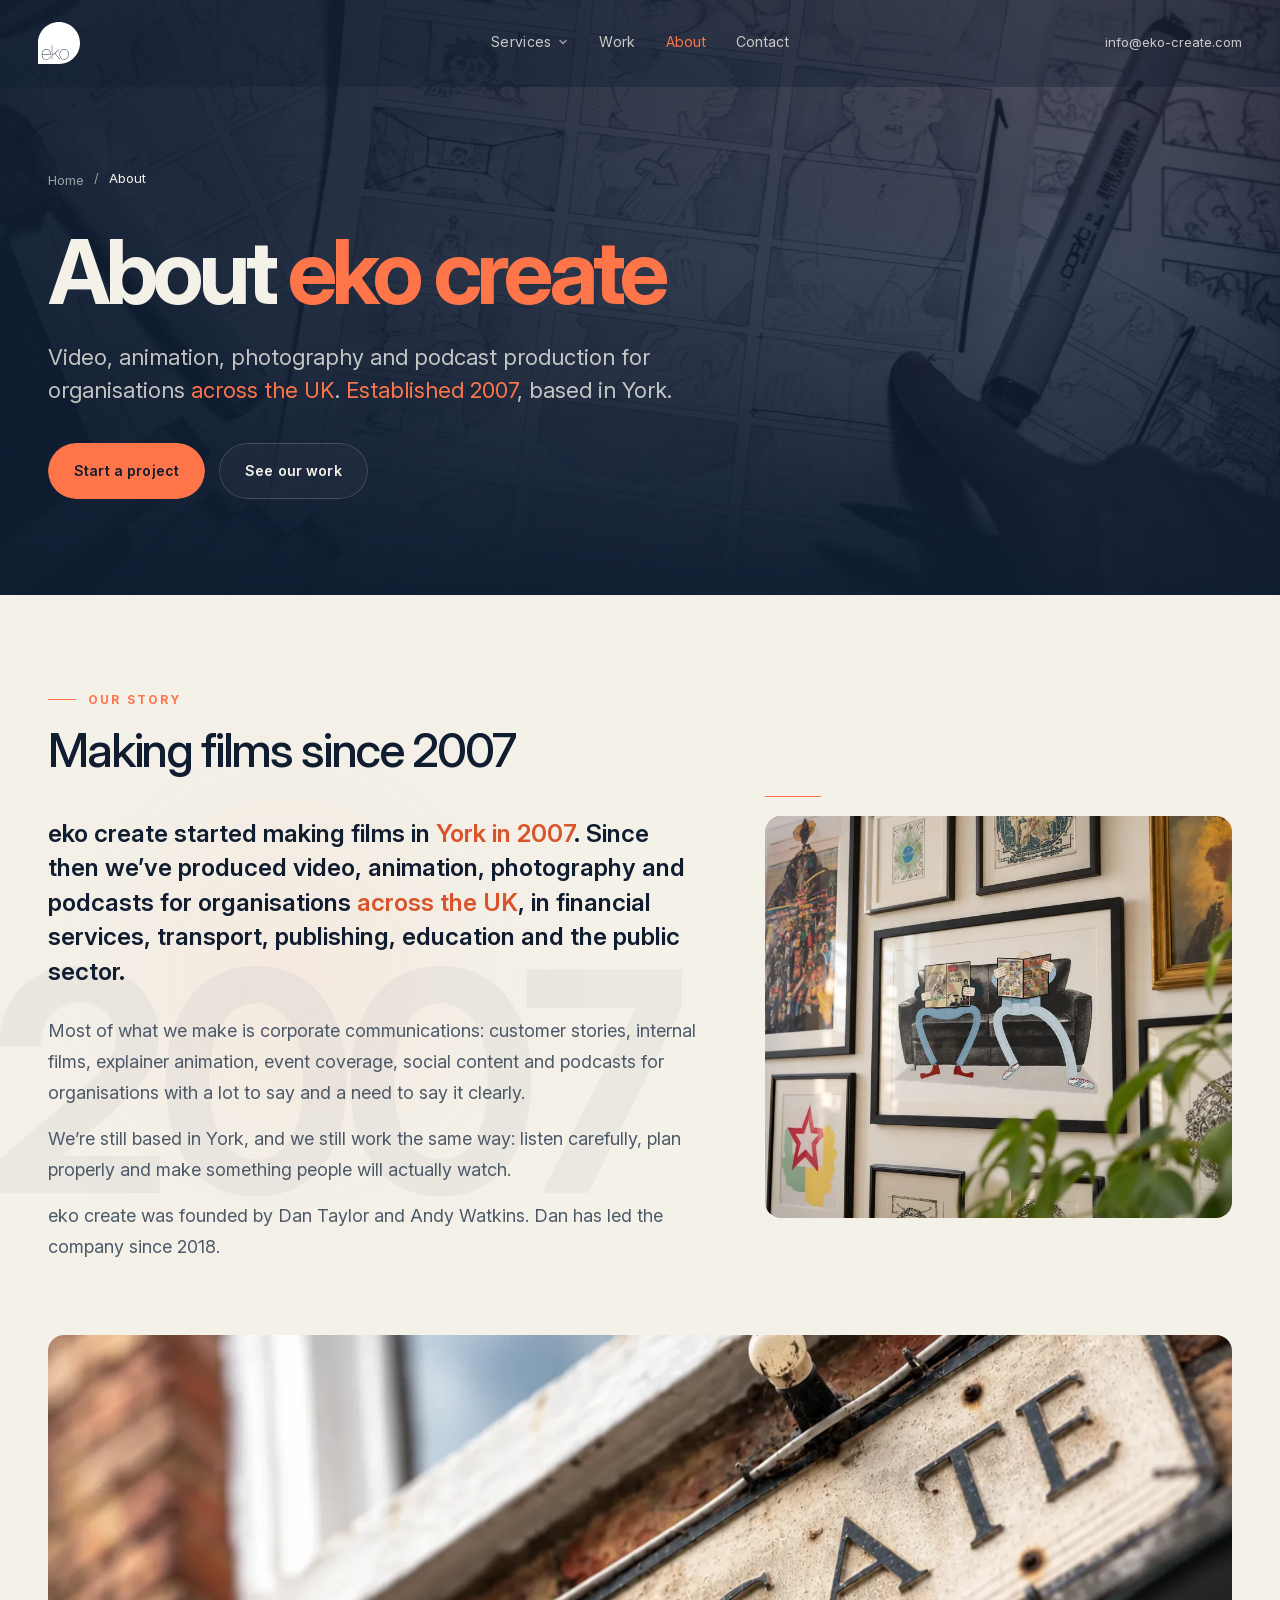
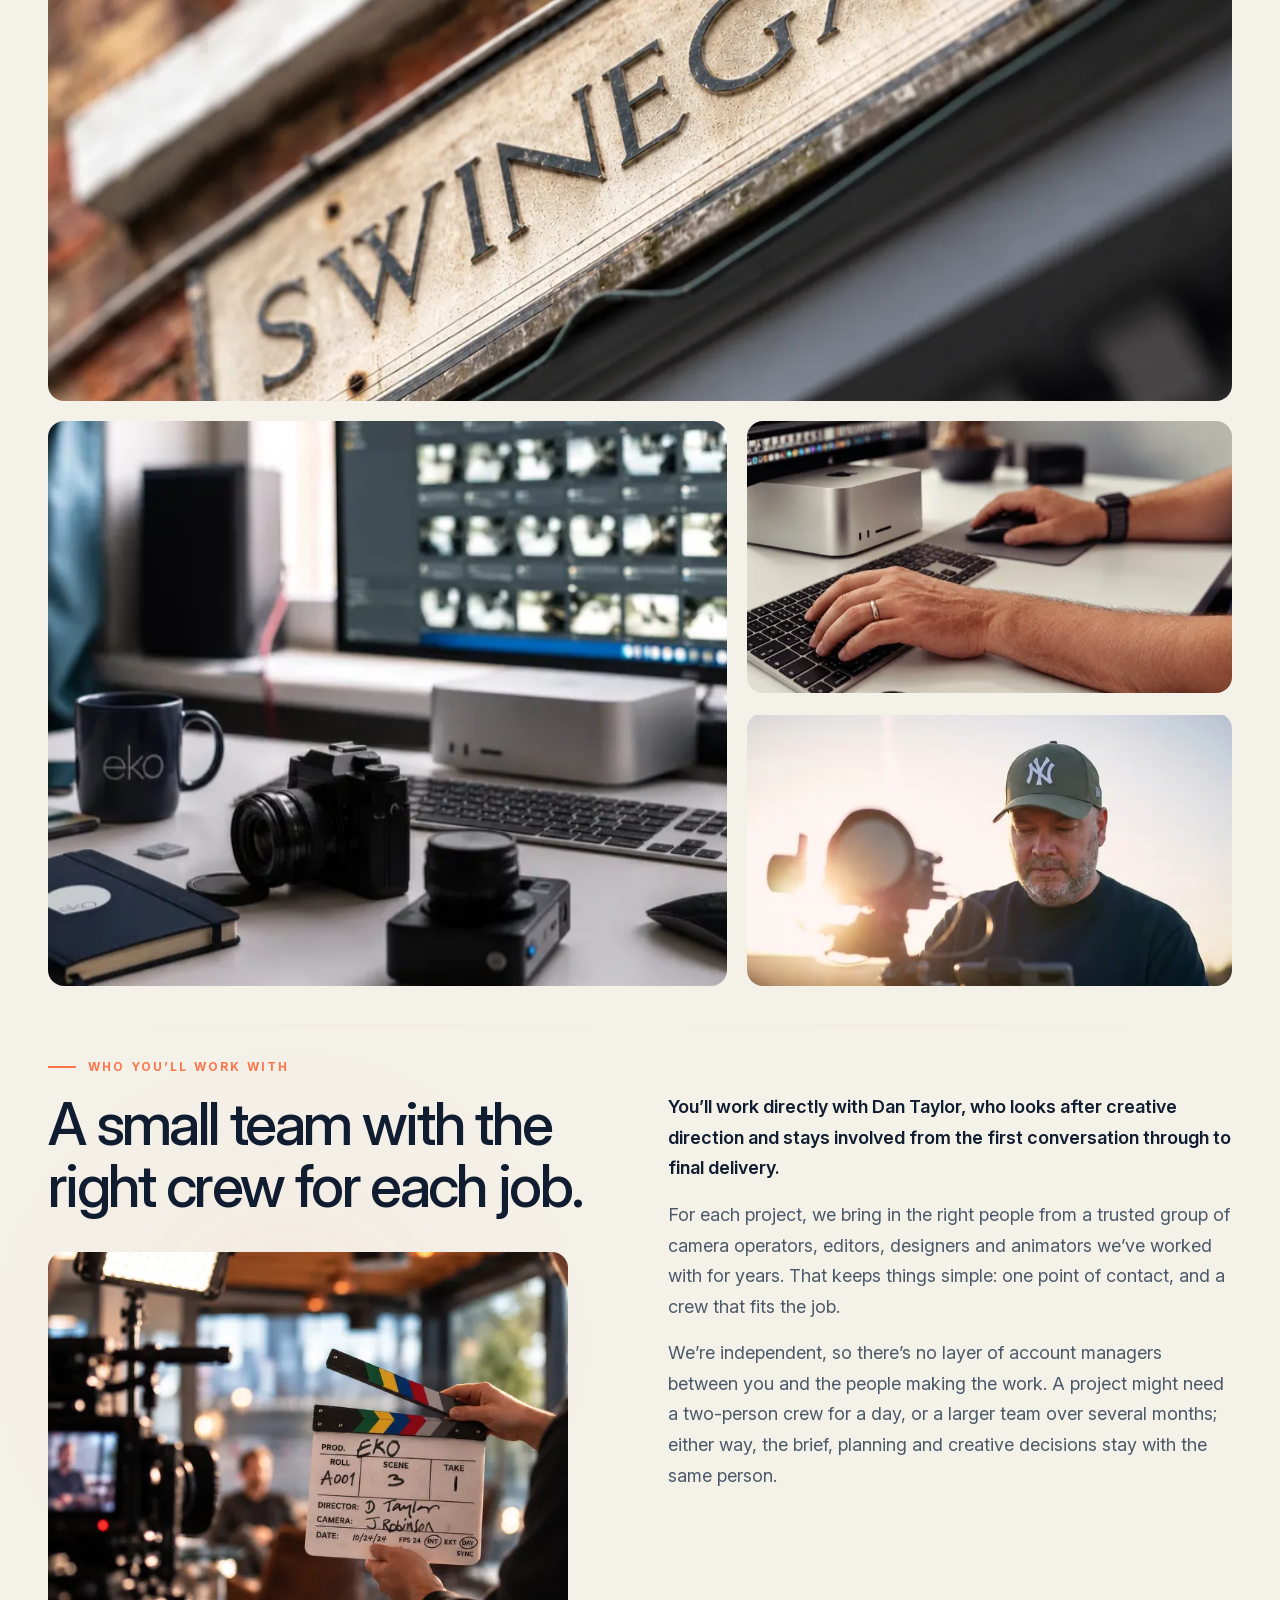
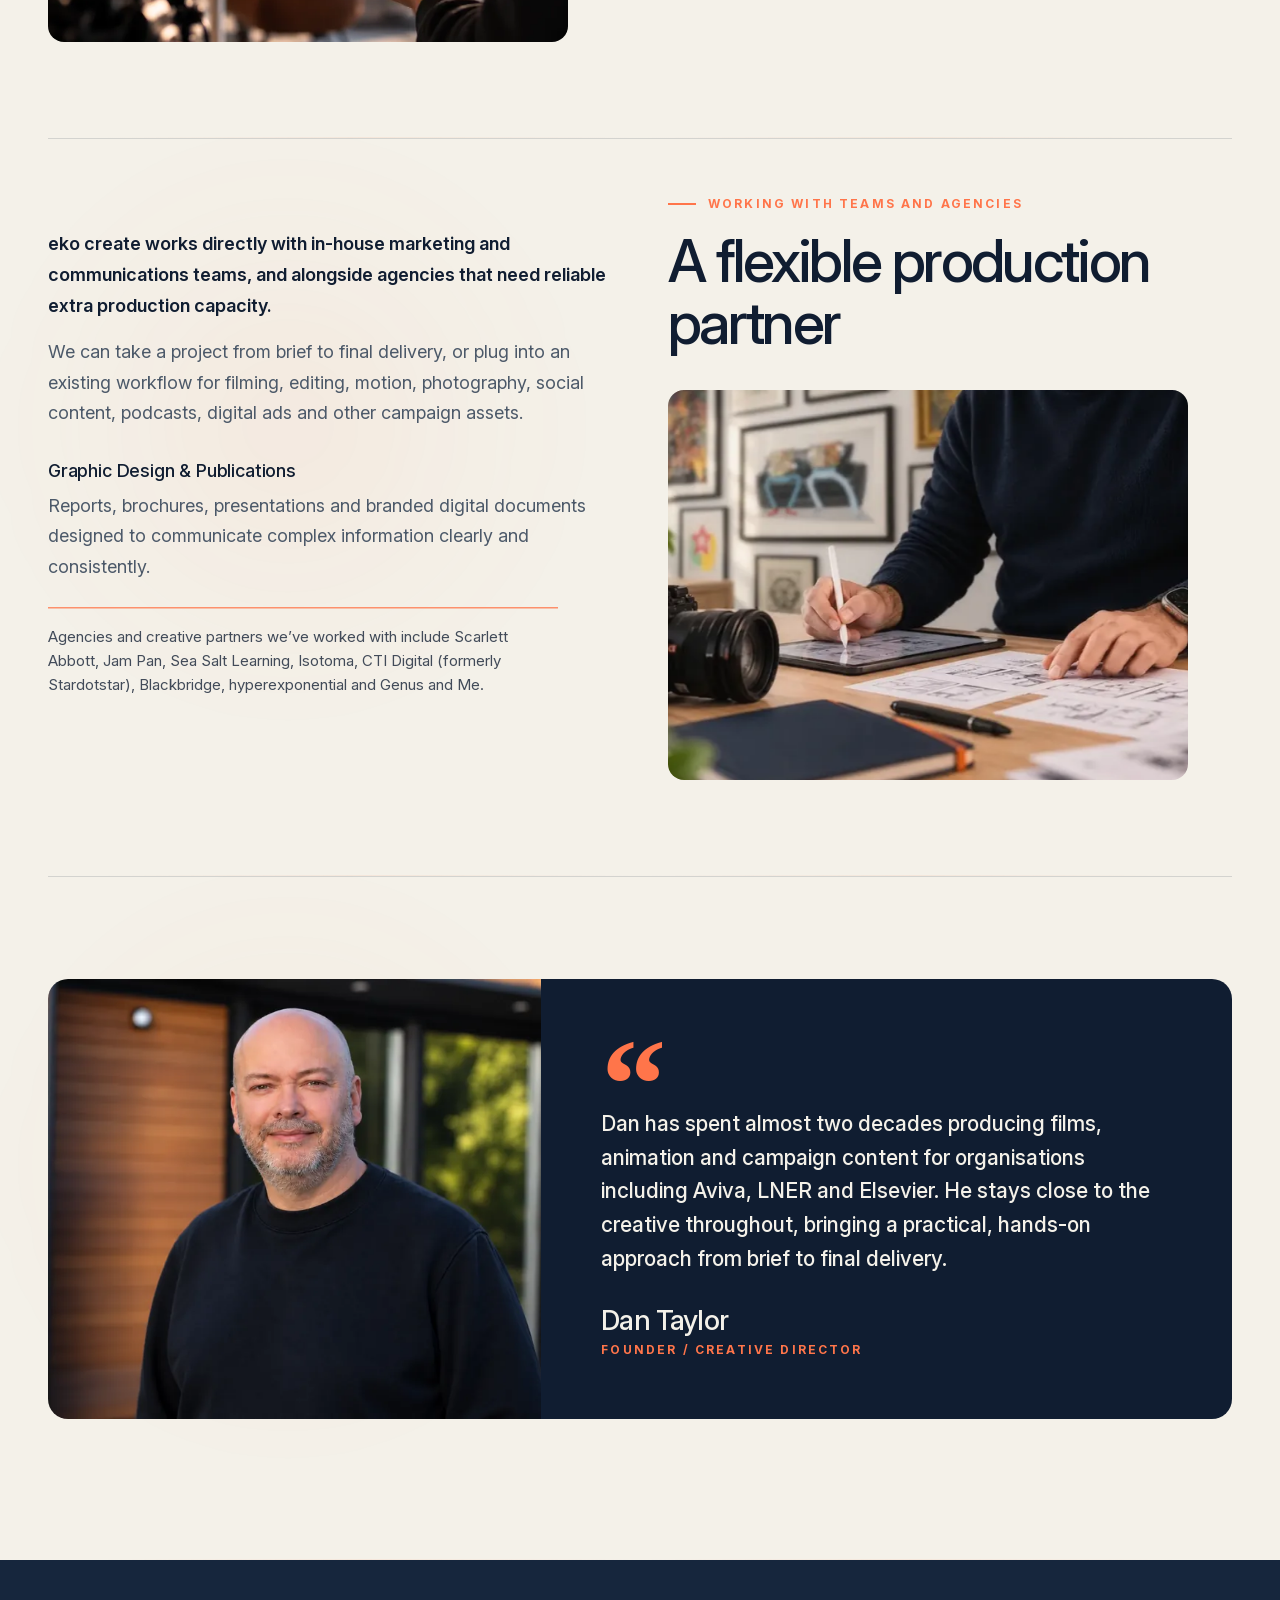
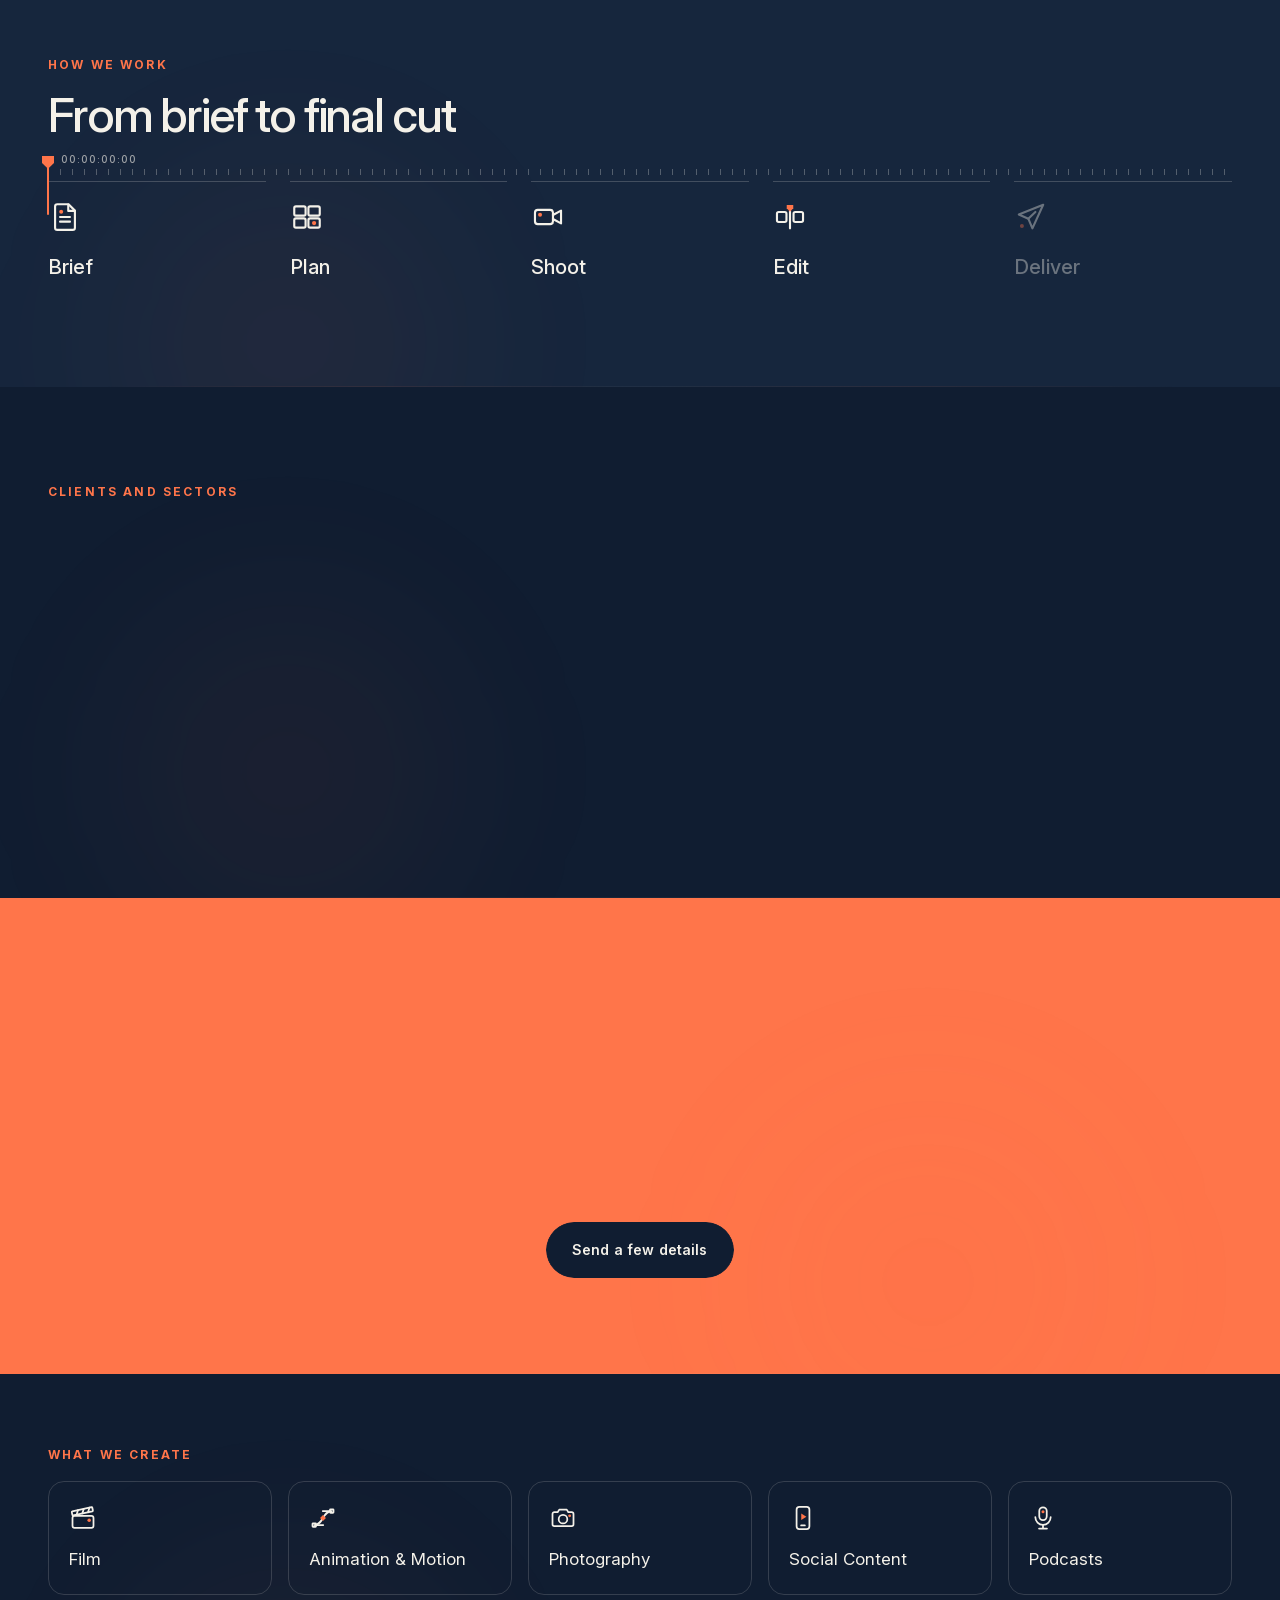
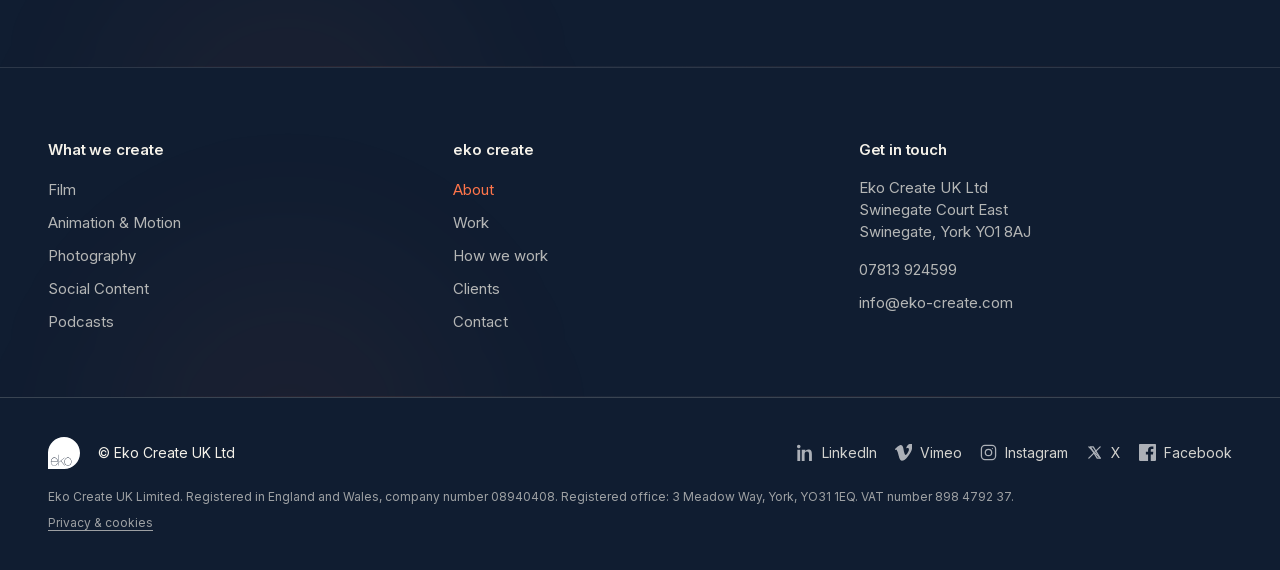
==== commit 6dfe4ec0: "Hero: clapperboard still replaces the old photo on phones and tablets and as the video's backup (new" ====
--- a/about/index.html
+++ b/about/index.html
@@ -30,7 +30,7 @@
   <link rel="icon" type="image/png" sizes="192x192" href="/favicon-192.png">
   
   <link rel="apple-touch-icon" href="/assets/images/apple-touch-icon.png">
-  <link rel="stylesheet" href="/assets/css/pages.bundle.css?v=d6411a2a">
+  <link rel="stylesheet" href="/assets/css/pages.bundle.css?v=630489d7">
   <script>try{if(!matchMedia('(prefers-reduced-motion: reduce)').matches){document.documentElement.classList.add('mx');if(matchMedia('(min-width: 981px)').matches)document.documentElement.classList.add('mx-full')}}catch(e){}</script>
   <script defer src="/assets/js/motion.js?v=20261017-p2"></script>
   <script type="application/ld+json">
--- a/assets/css/pages.bundle.css
+++ b/assets/css/pages.bundle.css
@@ -1,5 +1,5 @@
 /* ---- styles.css ---- */
-:root{--eko-blue:#FF754A;--bg:#101D31;--bg2:#16263d;--panel:#1c304a;--line:rgba(244,241,233,.12);--text:#F4F1E9;--muted:#b8b8b8;--soft:#8e969f;--shadow:0 24px 70px rgba(0,0,0,.35)}*{box-sizing:border-box}html{scroll-behavior:smooth}body{margin:0;background:var(--bg);color:var(--text);font-family:Inter,ui-sans-serif,system-ui,-apple-system,BlinkMacSystemFont,"Segoe UI",Arial,sans-serif;line-height:1.55;-webkit-font-smoothing:antialiased}body.no-scroll{overflow:hidden}a{color:inherit}.container{width:min(1160px,calc(100% - 48px));margin:0 auto}.narrow{width:min(760px,calc(100% - 48px));text-align:center}.section-dark{background:var(--bg)}.section-charcoal{background:var(--bg2)}section{position:relative;padding:104px 0}.site-header{position:fixed;top:0;left:0;right:0;z-index:50;display:grid;grid-template-columns:1fr auto 1fr;align-items:center;padding:22px 38px;transition:background .35s ease,backdrop-filter .35s ease,border-color .35s ease;border-bottom:1px solid transparent}.site-header.scrolled{background:rgba(16,29,49,.8);backdrop-filter:blur(14px);border-bottom-color:var(--line)}.brand img{height:42px;width:auto;display:block}.main-nav{display:flex;gap:30px;justify-content:center;font-size:14px;letter-spacing:.02em}.main-nav a,.top-contact a{text-decoration:none;opacity:.8;transition:color .25s ease,opacity .25s ease}.main-nav a:hover,.top-contact a:hover{color:var(--eko-blue);opacity:1}.top-contact{justify-self:end;font-size:13px;color:#F4F1E9;display:flex;gap:9px;align-items:center;white-space:nowrap}.top-contact span{opacity:.35}.hero{min-height:96vh;display:flex;align-items:center;overflow:hidden;background:var(--bg)}.hero-media{position:absolute;inset:0;background:url('../images/hero.jpg') 70% center/cover no-repeat;transform:scale(1.04);animation:heroDrift 18s ease-in-out infinite alternate}.hero-overlay{position:absolute;inset:0;background:linear-gradient(90deg,rgba(16,29,49,.9) 0%,rgba(16,29,49,.74) 38%,rgba(16,29,49,.48) 100%),linear-gradient(180deg,rgba(255,117,74,.16),rgba(16,29,49,.18) 45%,rgba(16,29,49,.92) 100%)}.hero-content{position:relative;z-index:2;width:min(820px,calc(100% - 72px));margin-left:max(36px,calc((100vw - 1160px)/2));padding-top:50px}.eyebrow,.section-kicker{color:var(--eko-blue);text-transform:uppercase;letter-spacing:.18em;font-size:12px;font-weight:700;margin:0 0 18px}.hero h1{font-size:clamp(46px,7.2vw,92px);line-height:.95;letter-spacing:-.06em;margin:0;max-width:980px}.hero-copy{max-width:520px;color:var(--muted);font-size:clamp(17px,2vw,21px);margin:26px 0 0}.hero-actions{display:flex;gap:14px;flex-wrap:wrap;margin-top:34px}.btn{display:inline-flex;align-items:center;justify-content:center;padding:14px 22px;border-radius:999px;text-decoration:none;border:1px solid var(--line);font-weight:700;letter-spacing:.01em;transition:transform .25s ease,background .25s ease,border-color .25s ease,color .25s ease,box-shadow .25s ease}.btn:hover{transform:translateY(-3px)}.btn-primary{background:var(--eko-blue);border-color:var(--eko-blue);color:#F4F1E9;box-shadow:0 12px 30px rgba(255,117,74,.22)}.btn-ghost{background:rgba(244,241,233,.03);color:#F4F1E9}.btn-ghost:hover{border-color:var(--eko-blue);color:var(--eko-blue)}.scroll-cue{position:absolute;bottom:30px;left:50%;transform:translateX(-50%);z-index:2;width:30px;height:48px;border:1px solid rgba(244,241,233,.35);border-radius:24px}.scroll-cue span{display:block;width:4px;height:8px;border-radius:8px;background:#F4F1E9;margin:10px auto;animation:cue 1.8s infinite}.reel-section{overflow:hidden}.reel-frame{width:min(980px,calc(100% - 48px));margin:44px auto 0;border:1px solid var(--line);border-radius:26px;background:#090a0b;box-shadow:var(--shadow);overflow:hidden;aspect-ratio:16/9;transform-origin:center}.reel-frame iframe{width:100%;height:100%;border:0;display:block}.blue-statement{background:var(--eko-blue);color:#F4F1E9;padding:94px 0;overflow:hidden}.statement-inner{text-align:center}.statement-inner h2{font-size:clamp(38px,6vw,74px);line-height:1;letter-spacing:-.05em;margin:0 0 22px}.statement-inner p{font-size:clamp(20px,2.7vw,32px);line-height:1.25;margin:0 auto;max-width:920px;font-weight:600}.intro-grid{display:grid;grid-template-columns:.9fr 1.1fr;gap:80px;align-items:start}.intro h2,.section-heading h2,.clients h2,.contact h2,.address-card h2{font-size:clamp(34px,5vw,64px);line-height:1;letter-spacing:-.045em;margin:0}.intro-copy{font-size:19px;color:var(--muted)}.intro-copy p:first-child{margin-top:0}.based{color:#F4F1E9;border-left:3px solid var(--eko-blue);padding-left:18px}.section-heading{display:flex;justify-content:space-between;gap:40px;align-items:end;margin-bottom:46px}.services .section-heading{display:block;text-align:center;width:min(840px,100%);margin:0 auto 46px}.section-heading.centered{display:block;text-align:center;width:min(820px,100%);margin:0 auto 44px}.section-heading p{color:var(--muted);max-width:640px}.service-grid{display:grid;grid-template-columns:repeat(4,1fr);gap:18px}.service-card,.process-step,.address-card,.portfolio-item,.contact-form,.map-card{background:linear-gradient(180deg,rgba(244,241,233,.045),rgba(244,241,233,.02));border:1px solid var(--line);border-radius:24px;padding:28px;box-shadow:0 0 0 rgba(0,0,0,0);transition:transform .35s ease,border-color .35s ease,box-shadow .35s ease,background .35s ease}.service-card:hover,.portfolio-item:hover,.process-step:hover,.address-card:hover{transform:translateY(-8px);border-color:rgba(255,117,74,.55);box-shadow:0 28px 70px rgba(0,0,0,.28)}.service-card span{display:block;color:var(--eko-blue);font-weight:800;margin-bottom:42px}.service-card h3{font-size:24px;line-height:1.06;margin:0 0 14px}.service-card p{margin:0;color:var(--muted)}.process-row{display:grid;grid-template-columns:repeat(5,1fr);gap:16px}.process-step{min-height:160px;display:flex;flex-direction:column;align-items:flex-start;justify-content:space-between;gap:24px;position:relative;overflow:hidden}.process-step::after{content:"";position:absolute;inset:auto 18px 16px auto;width:70px;height:70px;border-radius:50%;background:rgba(255,117,74,.08);filter:blur(18px);opacity:0;transition:opacity .35s ease,transform .35s ease}.process-step:hover::after{opacity:1;transform:scale(1.15)}.process-step strong{font-size:24px}.process-icon{width:42px;height:42px;display:grid;place-items:center;color:var(--eko-blue);opacity:.92;transition:transform .35s ease,filter .35s ease}.process-step:hover .process-icon{transform:translateY(-3px) scale(1.04);filter:drop-shadow(0 0 16px rgba(255,117,74,.36))}.process-icon svg{width:42px;height:42px;display:block;fill:none;stroke:currentColor;stroke-width:2.2;stroke-linecap:round;stroke-linejoin:round}.clients{text-align:center}.logo-strip{margin-top:42px;display:flex;justify-content:center;align-items:center;gap:52px;flex-wrap:wrap}.logo-strip img{max-width:150px;max-height:54px;filter:brightness(0) invert(1);opacity:.72;transition:opacity .3s ease,transform .3s ease,filter .3s ease}.logo-strip img:hover{opacity:1;transform:translateY(-3px)}.portfolio-head{align-items:start}.filters{display:flex;gap:8px;flex-wrap:wrap;justify-content:flex-end}.filter{background:rgba(244,241,233,.04);border:1px solid var(--line);color:var(--muted);padding:9px 13px;border-radius:999px;cursor:pointer;transition:all .25s ease}.filter:hover,.filter.active{color:#F4F1E9;background:var(--eko-blue);border-color:var(--eko-blue)}.portfolio-grid{display:grid;grid-template-columns:repeat(3,1fr);gap:20px}.portfolio-item{padding:0;overflow:hidden;cursor:pointer;transform-origin:center}.portfolio-item.is-hiding{opacity:0;transform:scale(.94) translateY(14px);pointer-events:none}.portfolio-thumb{position:relative;aspect-ratio:16/10;background:linear-gradient(135deg,#25313a,#0e1012);overflow:hidden}.portfolio-thumb::before{content:"";position:absolute;inset:0;background:radial-gradient(circle at 70% 30%,rgba(255,117,74,.45),transparent 34%),linear-gradient(135deg,rgba(244,241,233,.1),transparent);transition:transform .45s ease;transform:scale(1)}.portfolio-item:hover .portfolio-thumb::before{transform:scale(1.08)}.portfolio-thumb::after{content:"▶";position:absolute;right:20px;bottom:18px;width:48px;height:48px;border-radius:50%;display:grid;place-items:center;background:var(--eko-blue);box-shadow:0 12px 30px rgba(255,117,74,.25);transform:translateY(10px);opacity:0;transition:all .3s ease}.portfolio-item:hover .portfolio-thumb::after{transform:translateY(0);opacity:1}.portfolio-body{padding:24px}.portfolio-body small{color:var(--eko-blue);text-transform:uppercase;letter-spacing:.12em;font-weight:800}.portfolio-body h3{font-size:24px;line-height:1.08;margin:10px 0}.portfolio-body p{color:var(--muted);margin:0}.contact-grid{display:grid;grid-template-columns:.8fr 1.2fr;gap:50px;align-items:start}.contact-copy p{color:var(--muted);font-size:18px}.direct-contact a{color:#F4F1E9;text-decoration:none}.direct-contact a:hover{color:var(--eko-blue)}.contact-form{display:grid;gap:18px}.contact-form label{display:grid;gap:8px;color:var(--muted);font-weight:600}.contact-form input,.contact-form textarea{width:100%;border:1px solid var(--line);background:rgba(0,0,0,.22);border-radius:14px;padding:14px 16px;color:#F4F1E9;font:inherit;transition:border-color .25s ease,box-shadow .25s ease}.contact-form input:focus,.contact-form textarea:focus{outline:none;border-color:var(--eko-blue);box-shadow:0 0 0 4px rgba(255,117,74,.13)}.hidden{display:none}.map-grid{display:grid;grid-template-columns:1.15fr .85fr;gap:28px;align-items:stretch}.map-card{padding:0;overflow:hidden;min-height:380px}.map-card #map{height:100%;min-height:380px;background:#0c0e10}.address-card{display:flex;flex-direction:column;justify-content:center}.address-card p{color:var(--muted);font-size:18px}.address-card a{text-decoration:none}.address-card a:hover{color:var(--eko-blue)}.site-footer{background:#0b0d0f;border-top:1px solid var(--line);padding:28px 0;color:var(--muted)}.footer-inner{display:flex;align-items:center;justify-content:space-between;gap:20px}.social-icons{display:flex;gap:18px}.social-icons a{text-decoration:none;color:var(--muted);font-size:14px;transition:color .25s ease,transform .25s ease}.social-icons a:hover{color:var(--eko-blue);transform:translateY(-2px)}.video-modal{position:fixed;inset:0;z-index:100;background:rgba(0,0,0,.84);display:grid;place-items:center;padding:44px;opacity:0;pointer-events:none;transition:opacity .3s ease}.video-modal.open{opacity:1;pointer-events:auto}.modal-frame{width:min(1040px,100%);aspect-ratio:16/9;border-radius:24px;overflow:hidden;background:#000;box-shadow:var(--shadow);transform:scale(.96);transition:transform .3s ease}.video-modal.open .modal-frame{transform:scale(1)}.modal-frame iframe{width:100%;height:100%;border:0}.modal-close{position:absolute;top:20px;right:24px;border:0;background:transparent;color:#F4F1E9;font-size:46px;cursor:pointer}.mobile-call{display:none}.thankyou{background:var(--bg)}.thanks-screen{min-height:100vh;display:grid;place-items:center;text-align:center;padding:40px}.thanks-screen img{height:74px}.thanks-screen h1{font-size:clamp(38px,7vw,72px);margin:26px 0 0}.thanks-screen p{color:var(--muted)}[data-animate],.reveal-section,.reveal-card,.reveal-logo{opacity:0;transform:translateY(24px);transition:opacity .8s cubic-bezier(.2,.7,.2,1),transform .8s cubic-bezier(.2,.7,.2,1)}[data-animate].in-view,.reveal-section.in-view,.reveal-card.in-view,.reveal-logo.in-view{opacity:1;transform:translateY(0)}[data-animate="fade-down"]{transform:translateY(-18px)}[data-animate="fade-down"].in-view{transform:translateY(0)}@keyframes heroDrift{0%{transform:scale(1.04) translate3d(0,0,0)}100%{transform:scale(1.08) translate3d(-1.2%,.8%,0)}}@keyframes cue{0%,100%{transform:translateY(0);opacity:.9}50%{transform:translateY(10px);opacity:.35}}@media (prefers-reduced-motion:reduce){*,*::before,*::after{animation-duration:.01ms!important;animation-iteration-count:1!important;scroll-behavior:auto!important;transition-duration:.01ms!important}.hero-media{animation:none}}@media (max-width:980px){.site-header{grid-template-columns:auto 1fr;padding:18px 22px}.main-nav{display:none}.top-contact{font-size:12px}.hero-content{width:calc(100% - 44px);margin-left:22px}.intro-grid,.contact-grid,.map-grid{grid-template-columns:1fr;gap:34px}.service-grid{grid-template-columns:repeat(2,1fr)}.process-row{grid-template-columns:repeat(3,1fr)}.portfolio-grid{grid-template-columns:repeat(2,1fr)}.section-heading{display:block}.filters{justify-content:flex-start;margin-top:20px}.footer-inner{display:block}.social-icons{margin-top:12px}.mobile-call{display:inline-flex;position:fixed;right:18px;bottom:18px;z-index:60;background:var(--eko-blue);color:#F4F1E9;text-decoration:none;padding:12px 18px;border-radius:999px;font-weight:800;box-shadow:0 16px 40px rgba(0,0,0,.3)}}@media (max-width:680px){section{padding:78px 0}.container{width:min(100% - 34px,1160px)}.top-contact{display:none}.brand img{height:36px}.hero{min-height:88vh}.hero-media{background-position:66% center}.hero h1{font-size:clamp(42px,13vw,64px)}.hero-copy{font-size:17px}.service-grid,.process-row,.portfolio-grid{grid-template-columns:1fr}.logo-strip{gap:30px}.logo-strip img{max-width:126px}.reel-frame{width:calc(100% - 34px);border-radius:18px}.blue-statement{padding:72px 0}.statement-inner p br{display:none}.contact-form,.service-card,.address-card{border-radius:20px}.video-modal{padding:18px}.modal-close{top:8px;right:14px}}
+:root{--eko-blue:#FF754A;--bg:#101D31;--bg2:#16263d;--panel:#1c304a;--line:rgba(244,241,233,.12);--text:#F4F1E9;--muted:#b8b8b8;--soft:#8e969f;--shadow:0 24px 70px rgba(0,0,0,.35)}*{box-sizing:border-box}html{scroll-behavior:smooth}body{margin:0;background:var(--bg);color:var(--text);font-family:Inter,ui-sans-serif,system-ui,-apple-system,BlinkMacSystemFont,"Segoe UI",Arial,sans-serif;line-height:1.55;-webkit-font-smoothing:antialiased}body.no-scroll{overflow:hidden}a{color:inherit}.container{width:min(1160px,calc(100% - 48px));margin:0 auto}.narrow{width:min(760px,calc(100% - 48px));text-align:center}.section-dark{background:var(--bg)}.section-charcoal{background:var(--bg2)}section{position:relative;padding:104px 0}.site-header{position:fixed;top:0;left:0;right:0;z-index:50;display:grid;grid-template-columns:1fr auto 1fr;align-items:center;padding:22px 38px;transition:background .35s ease,backdrop-filter .35s ease,border-color .35s ease;border-bottom:1px solid transparent}.site-header.scrolled{background:rgba(16,29,49,.8);backdrop-filter:blur(14px);border-bottom-color:var(--line)}.brand img{height:42px;width:auto;display:block}.main-nav{display:flex;gap:30px;justify-content:center;font-size:14px;letter-spacing:.02em}.main-nav a,.top-contact a{text-decoration:none;opacity:.8;transition:color .25s ease,opacity .25s ease}.main-nav a:hover,.top-contact a:hover{color:var(--eko-blue);opacity:1}.top-contact{justify-self:end;font-size:13px;color:#F4F1E9;display:flex;gap:9px;align-items:center;white-space:nowrap}.top-contact span{opacity:.35}.hero{min-height:96vh;display:flex;align-items:center;overflow:hidden;background:var(--bg)}.hero-media{position:absolute;inset:0;background:url('../images/hero-slate.jpg') 62% center/cover no-repeat;transform:scale(1.04);animation:heroDrift 18s ease-in-out infinite alternate}.hero-overlay{position:absolute;inset:0;background:linear-gradient(90deg,rgba(16,29,49,.9) 0%,rgba(16,29,49,.74) 38%,rgba(16,29,49,.48) 100%),linear-gradient(180deg,rgba(255,117,74,.16),rgba(16,29,49,.18) 45%,rgba(16,29,49,.92) 100%)}.hero-content{position:relative;z-index:2;width:min(820px,calc(100% - 72px));margin-left:max(36px,calc((100vw - 1160px)/2));padding-top:50px}.eyebrow,.section-kicker{color:var(--eko-blue);text-transform:uppercase;letter-spacing:.18em;font-size:12px;font-weight:700;margin:0 0 18px}.hero h1{font-size:clamp(46px,7.2vw,92px);line-height:.95;letter-spacing:-.06em;margin:0;max-width:980px}.hero-copy{max-width:520px;color:var(--muted);font-size:clamp(17px,2vw,21px);margin:26px 0 0}.hero-actions{display:flex;gap:14px;flex-wrap:wrap;margin-top:34px}.btn{display:inline-flex;align-items:center;justify-content:center;padding:14px 22px;border-radius:999px;text-decoration:none;border:1px solid var(--line);font-weight:700;letter-spacing:.01em;transition:transform .25s ease,background .25s ease,border-color .25s ease,color .25s ease,box-shadow .25s ease}.btn:hover{transform:translateY(-3px)}.btn-primary{background:var(--eko-blue);border-color:var(--eko-blue);color:#F4F1E9;box-shadow:0 12px 30px rgba(255,117,74,.22)}.btn-ghost{background:rgba(244,241,233,.03);color:#F4F1E9}.btn-ghost:hover{border-color:var(--eko-blue);color:var(--eko-blue)}.scroll-cue{position:absolute;bottom:30px;left:50%;transform:translateX(-50%);z-index:2;width:30px;height:48px;border:1px solid rgba(244,241,233,.35);border-radius:24px}.scroll-cue span{display:block;width:4px;height:8px;border-radius:8px;background:#F4F1E9;margin:10px auto;animation:cue 1.8s infinite}.reel-section{overflow:hidden}.reel-frame{width:min(980px,calc(100% - 48px));margin:44px auto 0;border:1px solid var(--line);border-radius:26px;background:#090a0b;box-shadow:var(--shadow);overflow:hidden;aspect-ratio:16/9;transform-origin:center}.reel-frame iframe{width:100%;height:100%;border:0;display:block}.blue-statement{background:var(--eko-blue);color:#F4F1E9;padding:94px 0;overflow:hidden}.statement-inner{text-align:center}.statement-inner h2{font-size:clamp(38px,6vw,74px);line-height:1;letter-spacing:-.05em;margin:0 0 22px}.statement-inner p{font-size:clamp(20px,2.7vw,32px);line-height:1.25;margin:0 auto;max-width:920px;font-weight:600}.intro-grid{display:grid;grid-template-columns:.9fr 1.1fr;gap:80px;align-items:start}.intro h2,.section-heading h2,.clients h2,.contact h2,.address-card h2{font-size:clamp(34px,5vw,64px);line-height:1;letter-spacing:-.045em;margin:0}.intro-copy{font-size:19px;color:var(--muted)}.intro-copy p:first-child{margin-top:0}.based{color:#F4F1E9;border-left:3px solid var(--eko-blue);padding-left:18px}.section-heading{display:flex;justify-content:space-between;gap:40px;align-items:end;margin-bottom:46px}.services .section-heading{display:block;text-align:center;width:min(840px,100%);margin:0 auto 46px}.section-heading.centered{display:block;text-align:center;width:min(820px,100%);margin:0 auto 44px}.section-heading p{color:var(--muted);max-width:640px}.service-grid{display:grid;grid-template-columns:repeat(4,1fr);gap:18px}.service-card,.process-step,.address-card,.portfolio-item,.contact-form,.map-card{background:linear-gradient(180deg,rgba(244,241,233,.045),rgba(244,241,233,.02));border:1px solid var(--line);border-radius:24px;padding:28px;box-shadow:0 0 0 rgba(0,0,0,0);transition:transform .35s ease,border-color .35s ease,box-shadow .35s ease,background .35s ease}.service-card:hover,.portfolio-item:hover,.process-step:hover,.address-card:hover{transform:translateY(-8px);border-color:rgba(255,117,74,.55);box-shadow:0 28px 70px rgba(0,0,0,.28)}.service-card span{display:block;color:var(--eko-blue);font-weight:800;margin-bottom:42px}.service-card h3{font-size:24px;line-height:1.06;margin:0 0 14px}.service-card p{margin:0;color:var(--muted)}.process-row{display:grid;grid-template-columns:repeat(5,1fr);gap:16px}.process-step{min-height:160px;display:flex;flex-direction:column;align-items:flex-start;justify-content:space-between;gap:24px;position:relative;overflow:hidden}.process-step::after{content:"";position:absolute;inset:auto 18px 16px auto;width:70px;height:70px;border-radius:50%;background:rgba(255,117,74,.08);filter:blur(18px);opacity:0;transition:opacity .35s ease,transform .35s ease}.process-step:hover::after{opacity:1;transform:scale(1.15)}.process-step strong{font-size:24px}.process-icon{width:42px;height:42px;display:grid;place-items:center;color:var(--eko-blue);opacity:.92;transition:transform .35s ease,filter .35s ease}.process-step:hover .process-icon{transform:translateY(-3px) scale(1.04);filter:drop-shadow(0 0 16px rgba(255,117,74,.36))}.process-icon svg{width:42px;height:42px;display:block;fill:none;stroke:currentColor;stroke-width:2.2;stroke-linecap:round;stroke-linejoin:round}.clients{text-align:center}.logo-strip{margin-top:42px;display:flex;justify-content:center;align-items:center;gap:52px;flex-wrap:wrap}.logo-strip img{max-width:150px;max-height:54px;filter:brightness(0) invert(1);opacity:.72;transition:opacity .3s ease,transform .3s ease,filter .3s ease}.logo-strip img:hover{opacity:1;transform:translateY(-3px)}.portfolio-head{align-items:start}.filters{display:flex;gap:8px;flex-wrap:wrap;justify-content:flex-end}.filter{background:rgba(244,241,233,.04);border:1px solid var(--line);color:var(--muted);padding:9px 13px;border-radius:999px;cursor:pointer;transition:all .25s ease}.filter:hover,.filter.active{color:#F4F1E9;background:var(--eko-blue);border-color:var(--eko-blue)}.portfolio-grid{display:grid;grid-template-columns:repeat(3,1fr);gap:20px}.portfolio-item{padding:0;overflow:hidden;cursor:pointer;transform-origin:center}.portfolio-item.is-hiding{opacity:0;transform:scale(.94) translateY(14px);pointer-events:none}.portfolio-thumb{position:relative;aspect-ratio:16/10;background:linear-gradient(135deg,#25313a,#0e1012);overflow:hidden}.portfolio-thumb::before{content:"";position:absolute;inset:0;background:radial-gradient(circle at 70% 30%,rgba(255,117,74,.45),transparent 34%),linear-gradient(135deg,rgba(244,241,233,.1),transparent);transition:transform .45s ease;transform:scale(1)}.portfolio-item:hover .portfolio-thumb::before{transform:scale(1.08)}.portfolio-thumb::after{content:"▶";position:absolute;right:20px;bottom:18px;width:48px;height:48px;border-radius:50%;display:grid;place-items:center;background:var(--eko-blue);box-shadow:0 12px 30px rgba(255,117,74,.25);transform:translateY(10px);opacity:0;transition:all .3s ease}.portfolio-item:hover .portfolio-thumb::after{transform:translateY(0);opacity:1}.portfolio-body{padding:24px}.portfolio-body small{color:var(--eko-blue);text-transform:uppercase;letter-spacing:.12em;font-weight:800}.portfolio-body h3{font-size:24px;line-height:1.08;margin:10px 0}.portfolio-body p{color:var(--muted);margin:0}.contact-grid{display:grid;grid-template-columns:.8fr 1.2fr;gap:50px;align-items:start}.contact-copy p{color:var(--muted);font-size:18px}.direct-contact a{color:#F4F1E9;text-decoration:none}.direct-contact a:hover{color:var(--eko-blue)}.contact-form{display:grid;gap:18px}.contact-form label{display:grid;gap:8px;color:var(--muted);font-weight:600}.contact-form input,.contact-form textarea{width:100%;border:1px solid var(--line);background:rgba(0,0,0,.22);border-radius:14px;padding:14px 16px;color:#F4F1E9;font:inherit;transition:border-color .25s ease,box-shadow .25s ease}.contact-form input:focus,.contact-form textarea:focus{outline:none;border-color:var(--eko-blue);box-shadow:0 0 0 4px rgba(255,117,74,.13)}.hidden{display:none}.map-grid{display:grid;grid-template-columns:1.15fr .85fr;gap:28px;align-items:stretch}.map-card{padding:0;overflow:hidden;min-height:380px}.map-card #map{height:100%;min-height:380px;background:#0c0e10}.address-card{display:flex;flex-direction:column;justify-content:center}.address-card p{color:var(--muted);font-size:18px}.address-card a{text-decoration:none}.address-card a:hover{color:var(--eko-blue)}.site-footer{background:#0b0d0f;border-top:1px solid var(--line);padding:28px 0;color:var(--muted)}.footer-inner{display:flex;align-items:center;justify-content:space-between;gap:20px}.social-icons{display:flex;gap:18px}.social-icons a{text-decoration:none;color:var(--muted);font-size:14px;transition:color .25s ease,transform .25s ease}.social-icons a:hover{color:var(--eko-blue);transform:translateY(-2px)}.video-modal{position:fixed;inset:0;z-index:100;background:rgba(0,0,0,.84);display:grid;place-items:center;padding:44px;opacity:0;pointer-events:none;transition:opacity .3s ease}.video-modal.open{opacity:1;pointer-events:auto}.modal-frame{width:min(1040px,100%);aspect-ratio:16/9;border-radius:24px;overflow:hidden;background:#000;box-shadow:var(--shadow);transform:scale(.96);transition:transform .3s ease}.video-modal.open .modal-frame{transform:scale(1)}.modal-frame iframe{width:100%;height:100%;border:0}.modal-close{position:absolute;top:20px;right:24px;border:0;background:transparent;color:#F4F1E9;font-size:46px;cursor:pointer}.mobile-call{display:none}.thankyou{background:var(--bg)}.thanks-screen{min-height:100vh;display:grid;place-items:center;text-align:center;padding:40px}.thanks-screen img{height:74px}.thanks-screen h1{font-size:clamp(38px,7vw,72px);margin:26px 0 0}.thanks-screen p{color:var(--muted)}[data-animate],.reveal-section,.reveal-card,.reveal-logo{opacity:0;transform:translateY(24px);transition:opacity .8s cubic-bezier(.2,.7,.2,1),transform .8s cubic-bezier(.2,.7,.2,1)}[data-animate].in-view,.reveal-section.in-view,.reveal-card.in-view,.reveal-logo.in-view{opacity:1;transform:translateY(0)}[data-animate="fade-down"]{transform:translateY(-18px)}[data-animate="fade-down"].in-view{transform:translateY(0)}@keyframes heroDrift{0%{transform:scale(1.04) translate3d(0,0,0)}100%{transform:scale(1.08) translate3d(-1.2%,.8%,0)}}@keyframes cue{0%,100%{transform:translateY(0);opacity:.9}50%{transform:translateY(10px);opacity:.35}}@media (prefers-reduced-motion:reduce){*,*::before,*::after{animation-duration:.01ms!important;animation-iteration-count:1!important;scroll-behavior:auto!important;transition-duration:.01ms!important}.hero-media{animation:none}}@media (max-width:980px){.site-header{grid-template-columns:auto 1fr;padding:18px 22px}.main-nav{display:none}.top-contact{font-size:12px}.hero-content{width:calc(100% - 44px);margin-left:22px}.intro-grid,.contact-grid,.map-grid{grid-template-columns:1fr;gap:34px}.service-grid{grid-template-columns:repeat(2,1fr)}.process-row{grid-template-columns:repeat(3,1fr)}.portfolio-grid{grid-template-columns:repeat(2,1fr)}.section-heading{display:block}.filters{justify-content:flex-start;margin-top:20px}.footer-inner{display:block}.social-icons{margin-top:12px}.mobile-call{display:inline-flex;position:fixed;right:18px;bottom:18px;z-index:60;background:var(--eko-blue);color:#F4F1E9;text-decoration:none;padding:12px 18px;border-radius:999px;font-weight:800;box-shadow:0 16px 40px rgba(0,0,0,.3)}}@media (max-width:680px){section{padding:78px 0}.container{width:min(100% - 34px,1160px)}.top-contact{display:none}.brand img{height:36px}.hero{min-height:88vh}.hero-media{background-image:url('../images/hero-slate-phone.jpg');background-position:center center}.hero h1{font-size:clamp(42px,13vw,64px)}.hero-copy{font-size:17px}.service-grid,.process-row,.portfolio-grid{grid-template-columns:1fr}.logo-strip{gap:30px}.logo-strip img{max-width:126px}.reel-frame{width:calc(100% - 34px);border-radius:18px}.blue-statement{padding:72px 0}.statement-inner p br{display:none}.contact-form,.service-card,.address-card{border-radius:20px}.video-modal{padding:18px}.modal-close{top:8px;right:14px}}
 
 
 /* Footer/map fixes - May 6 */
